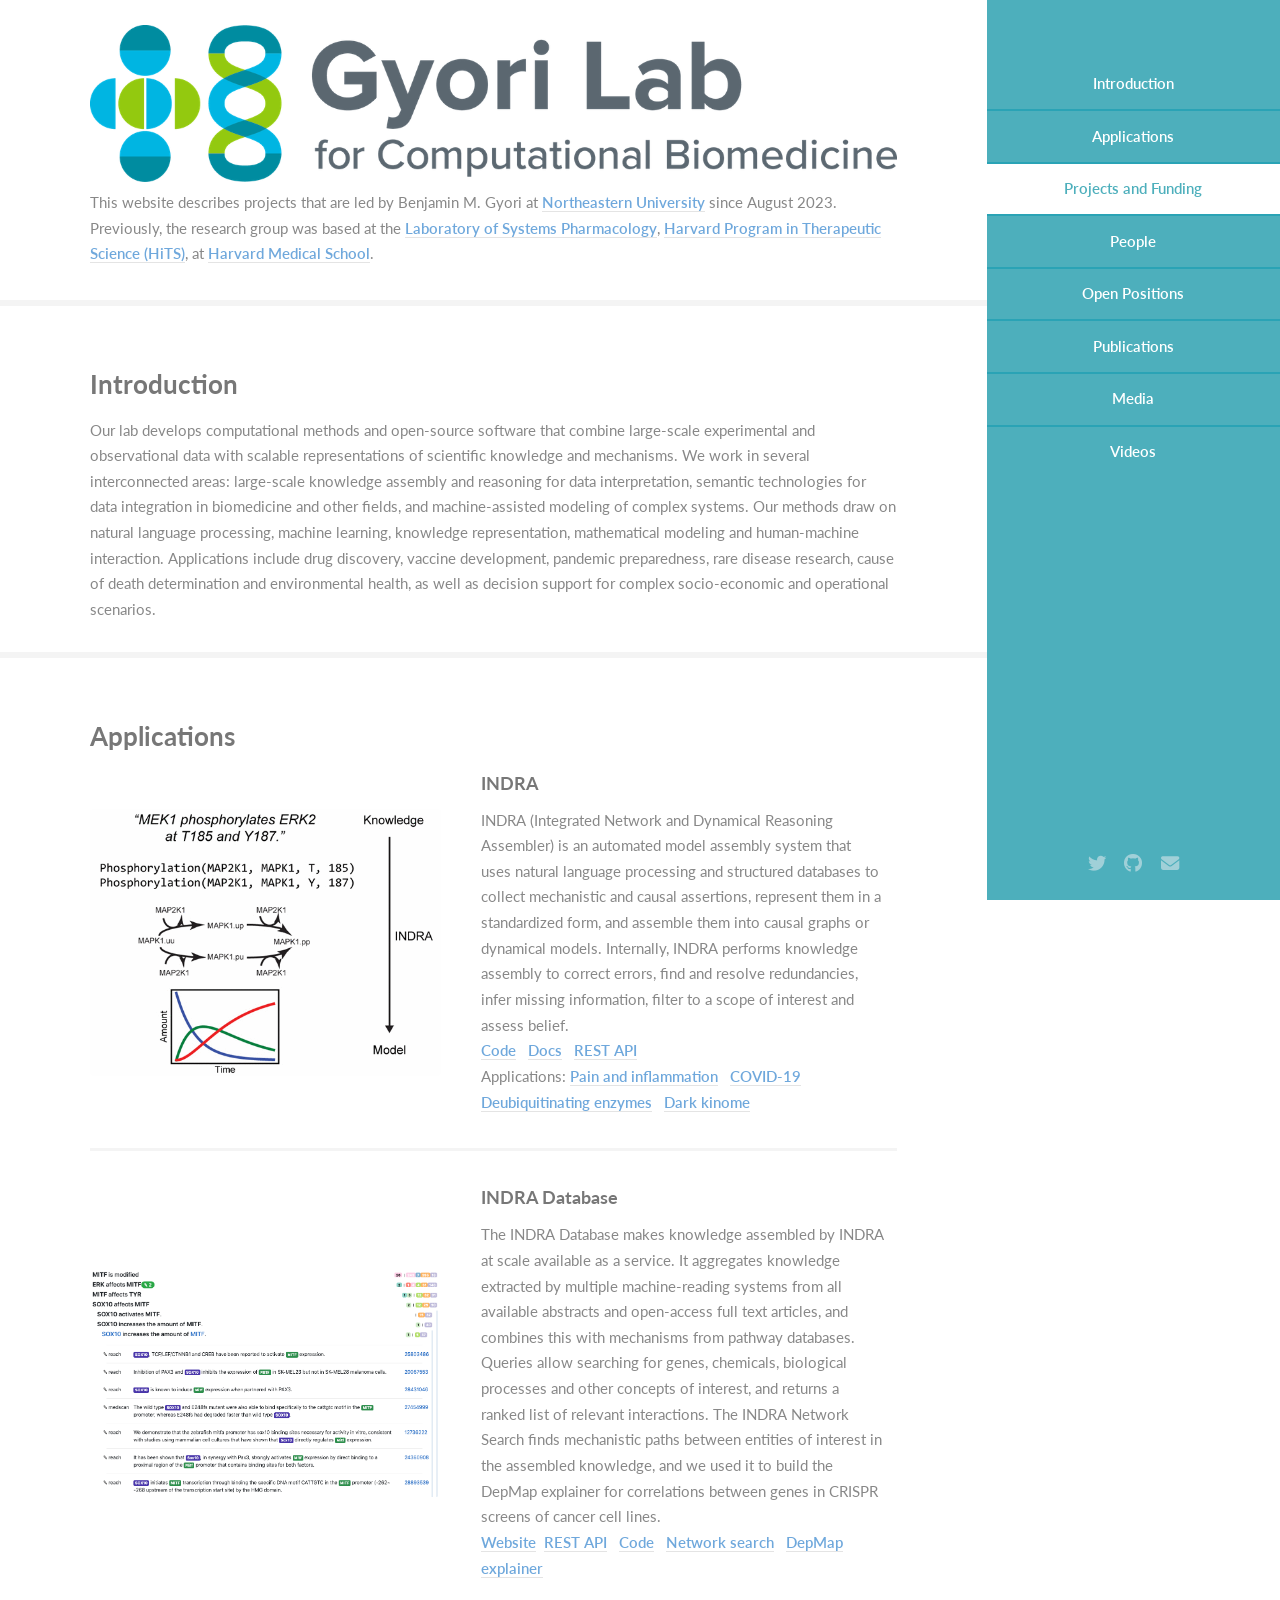
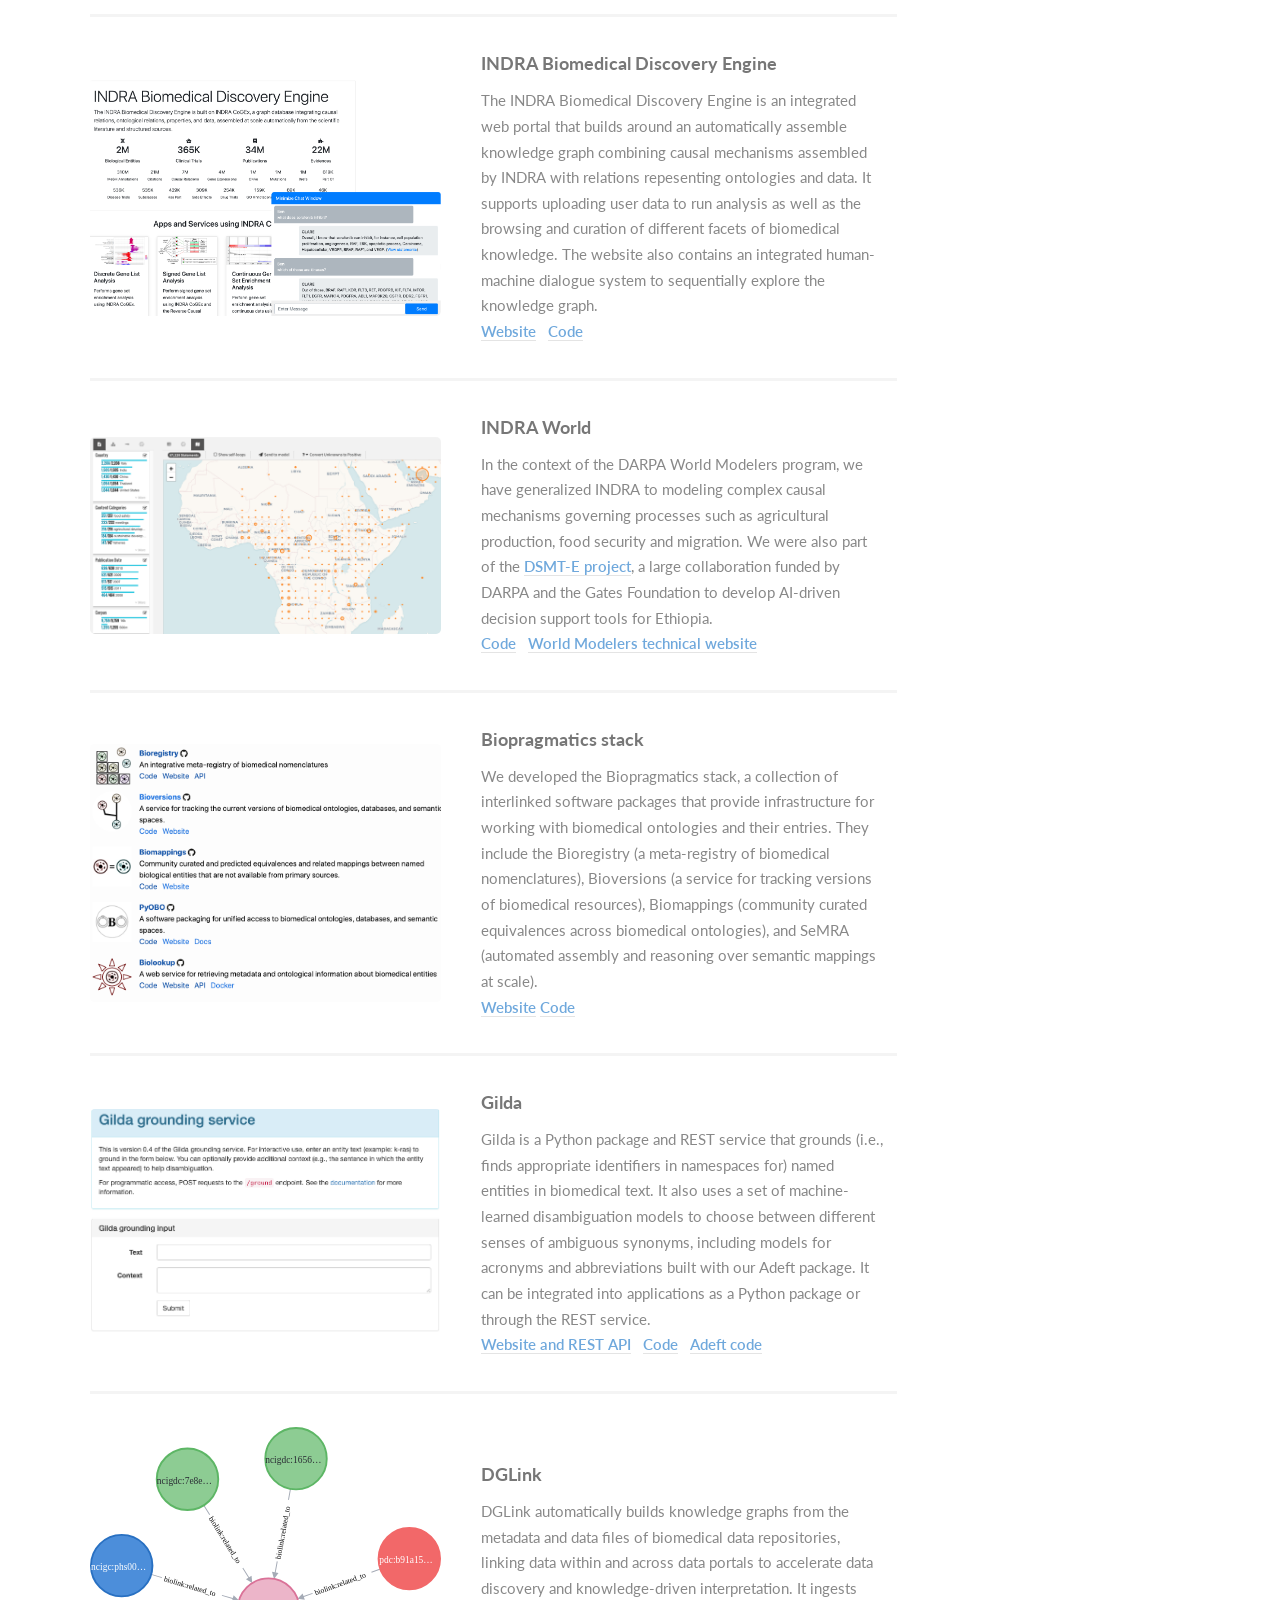
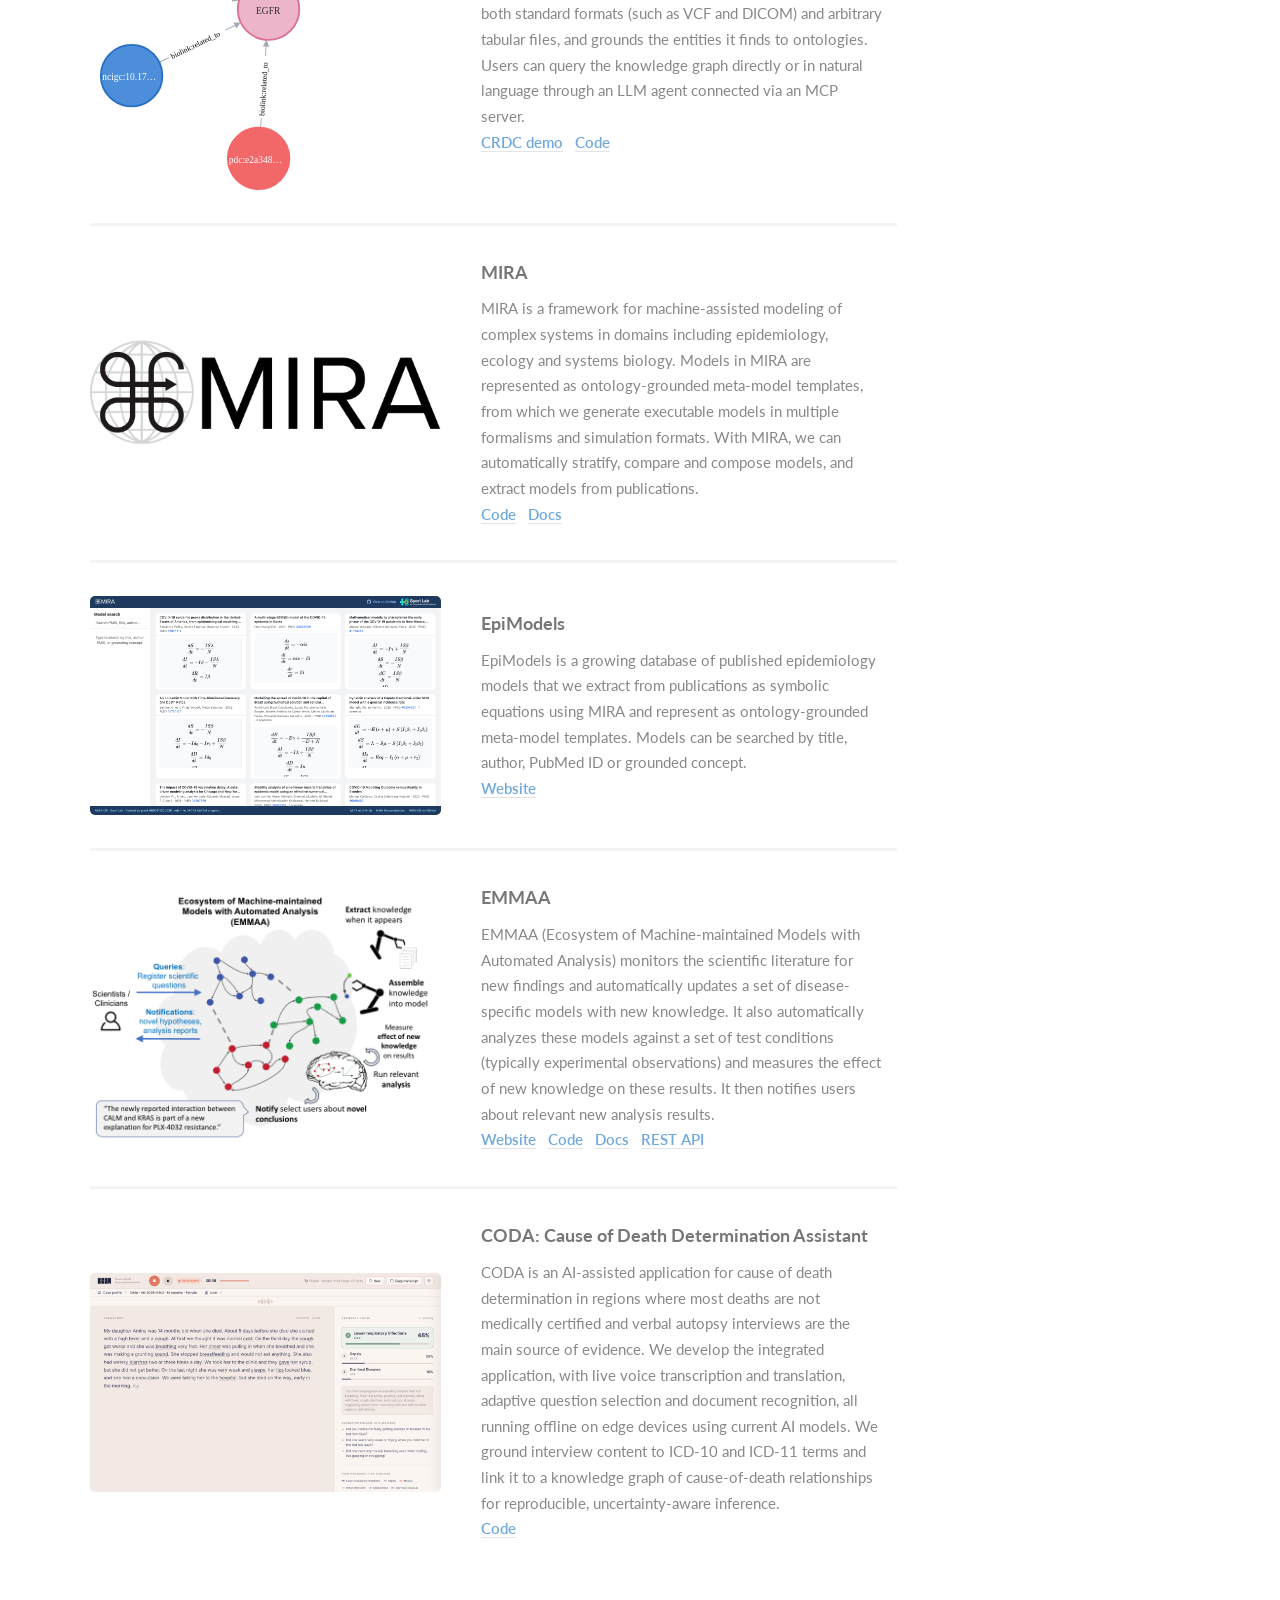
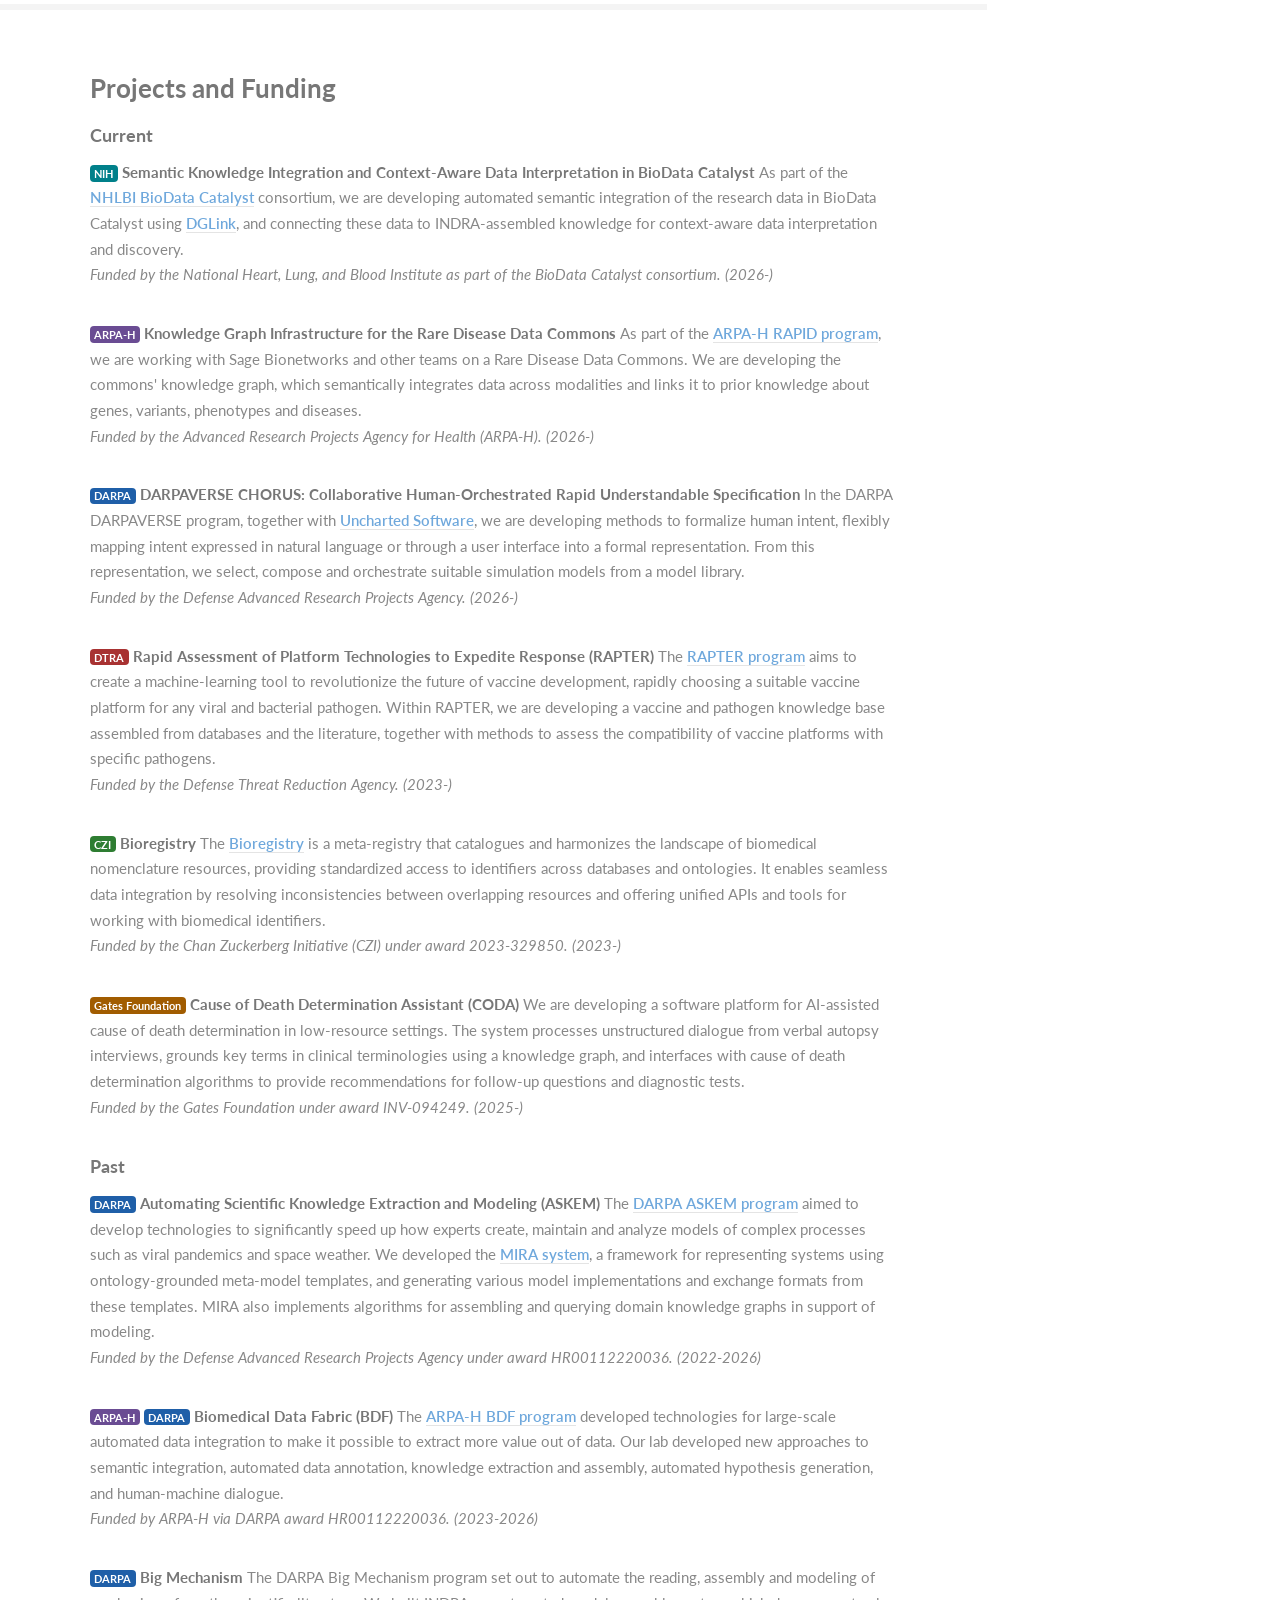
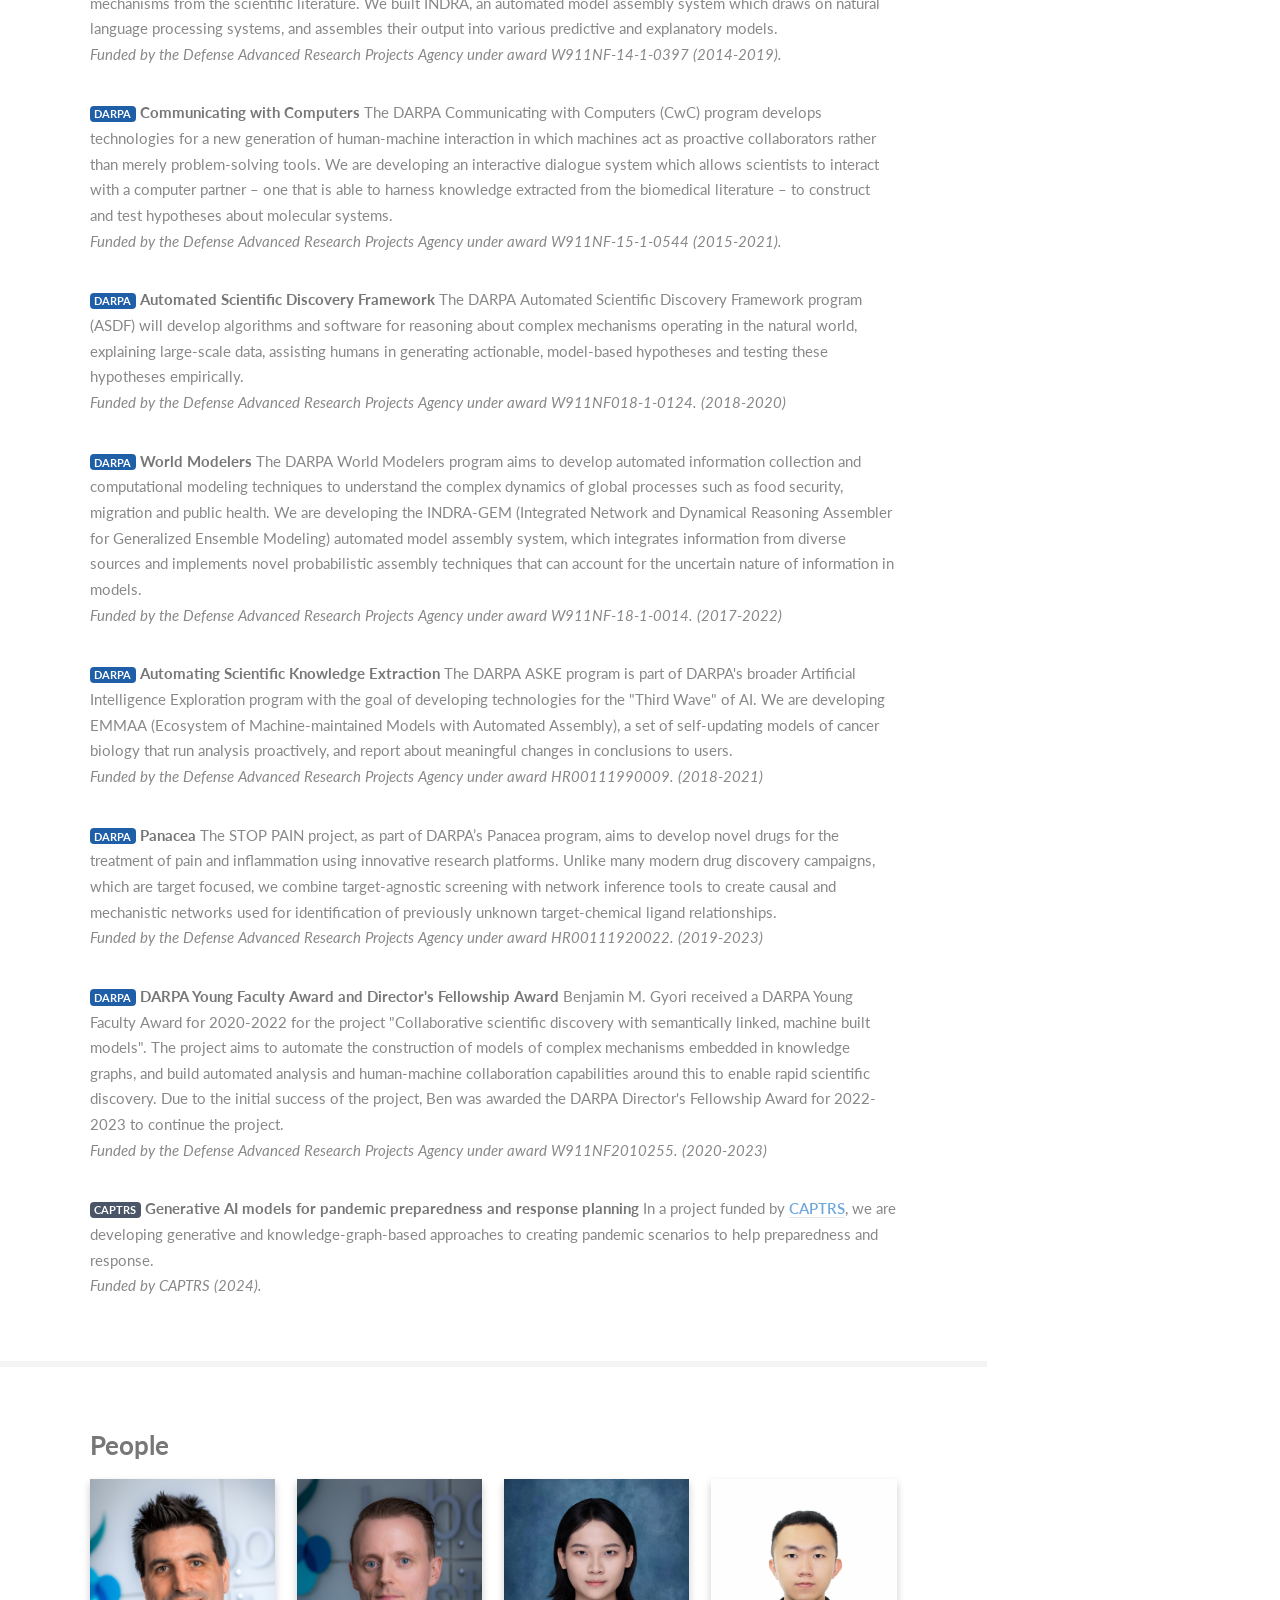
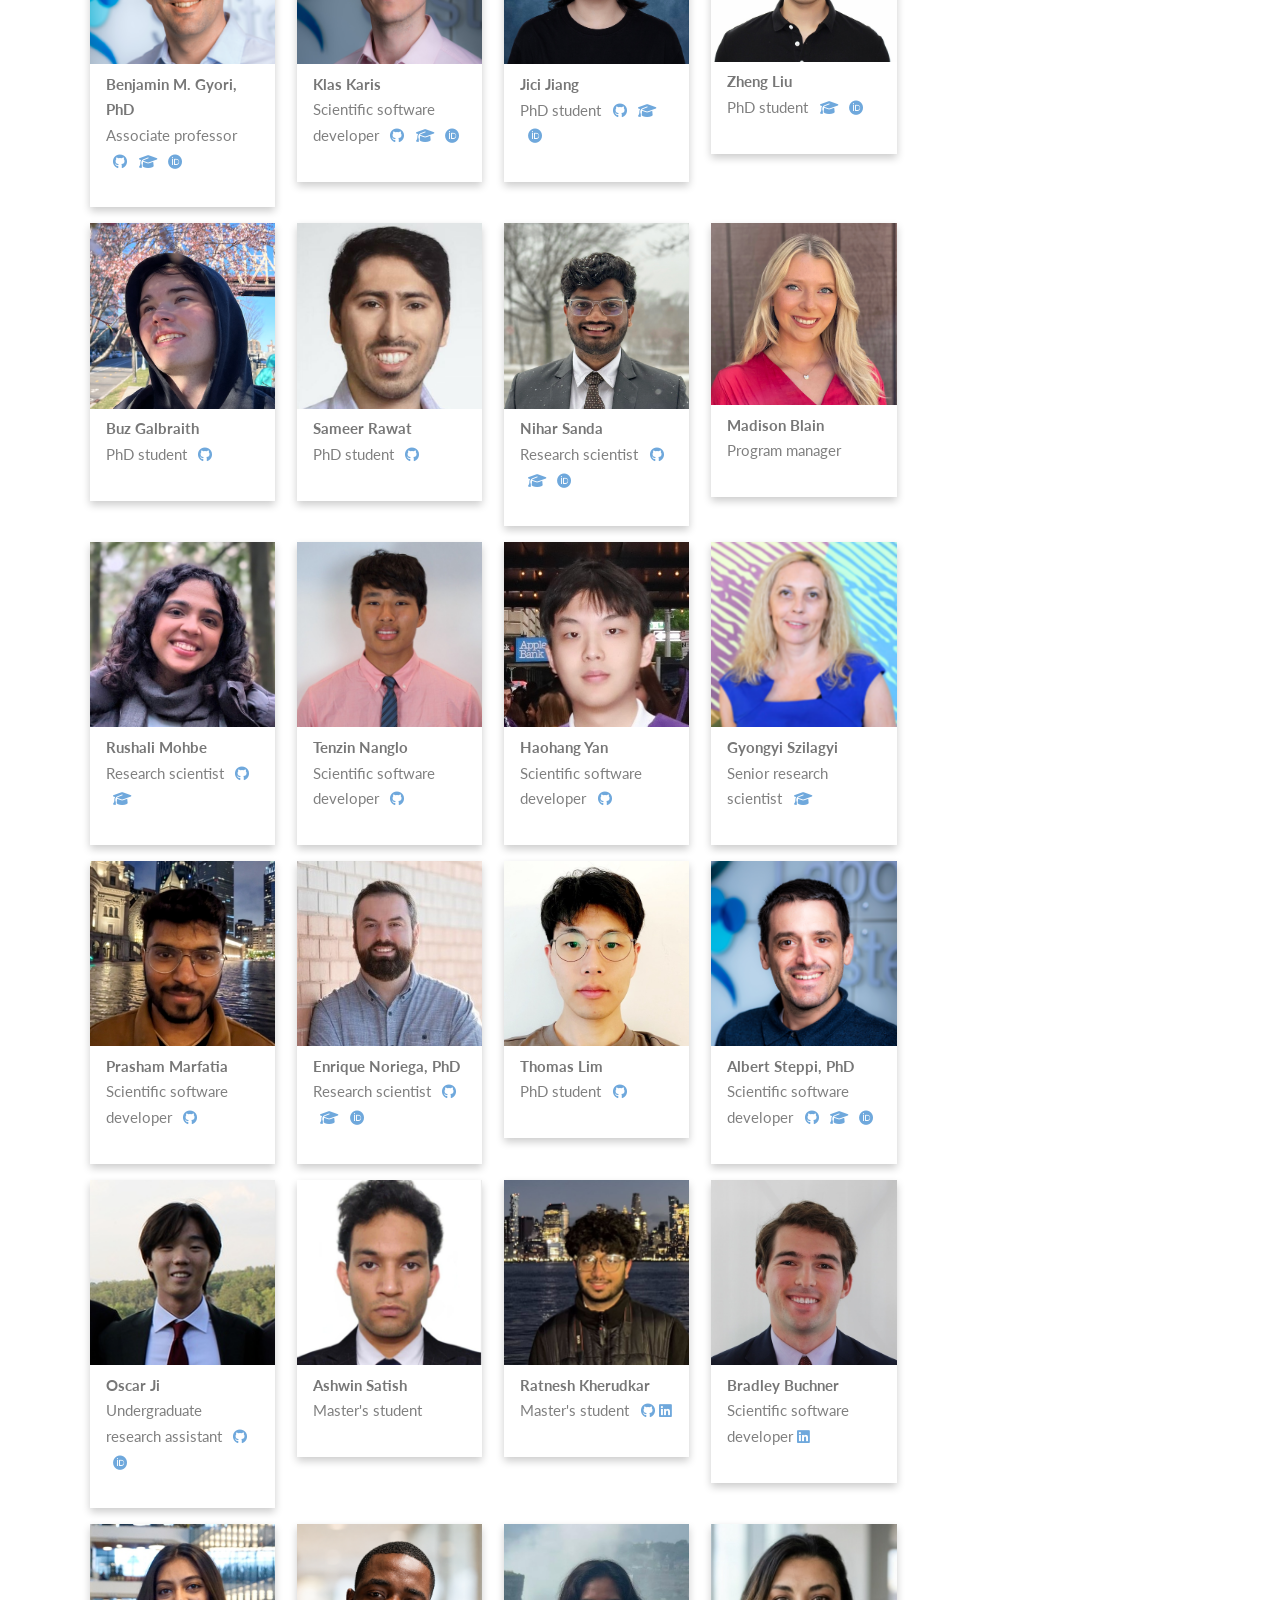
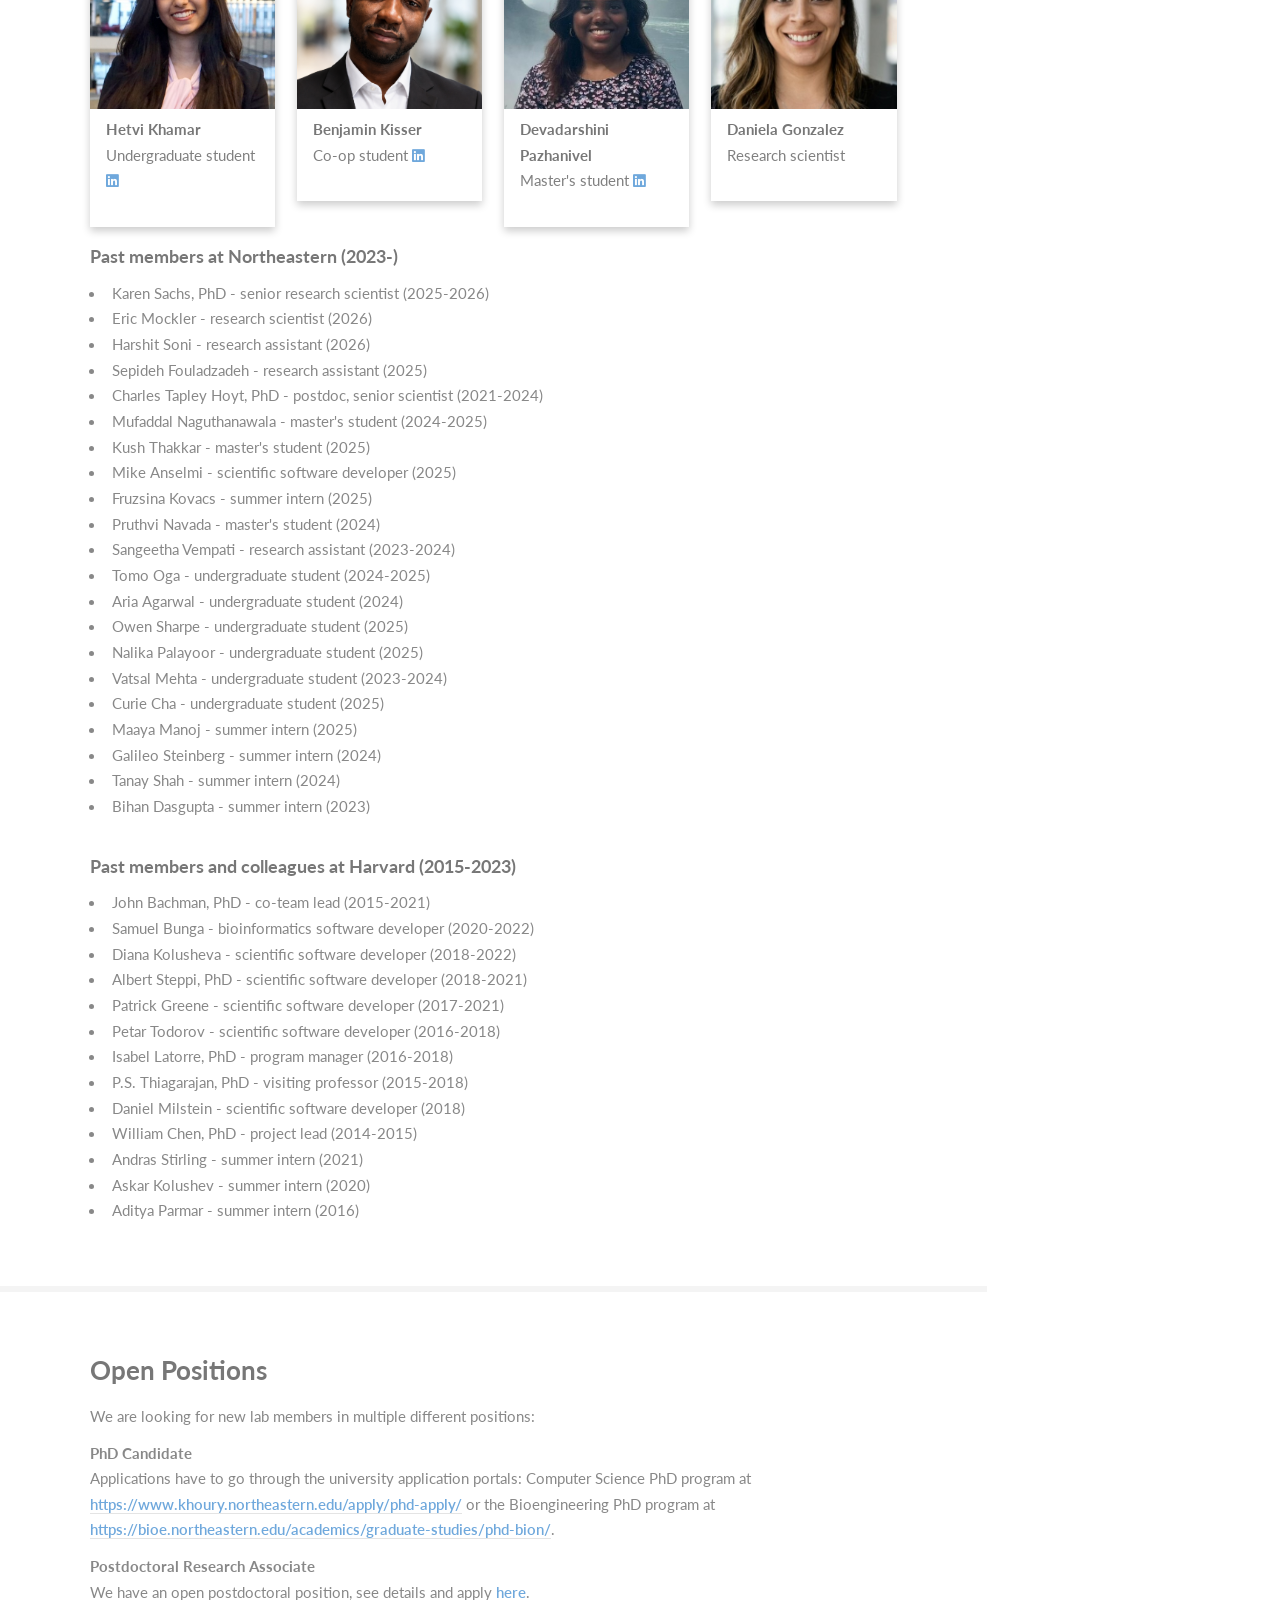
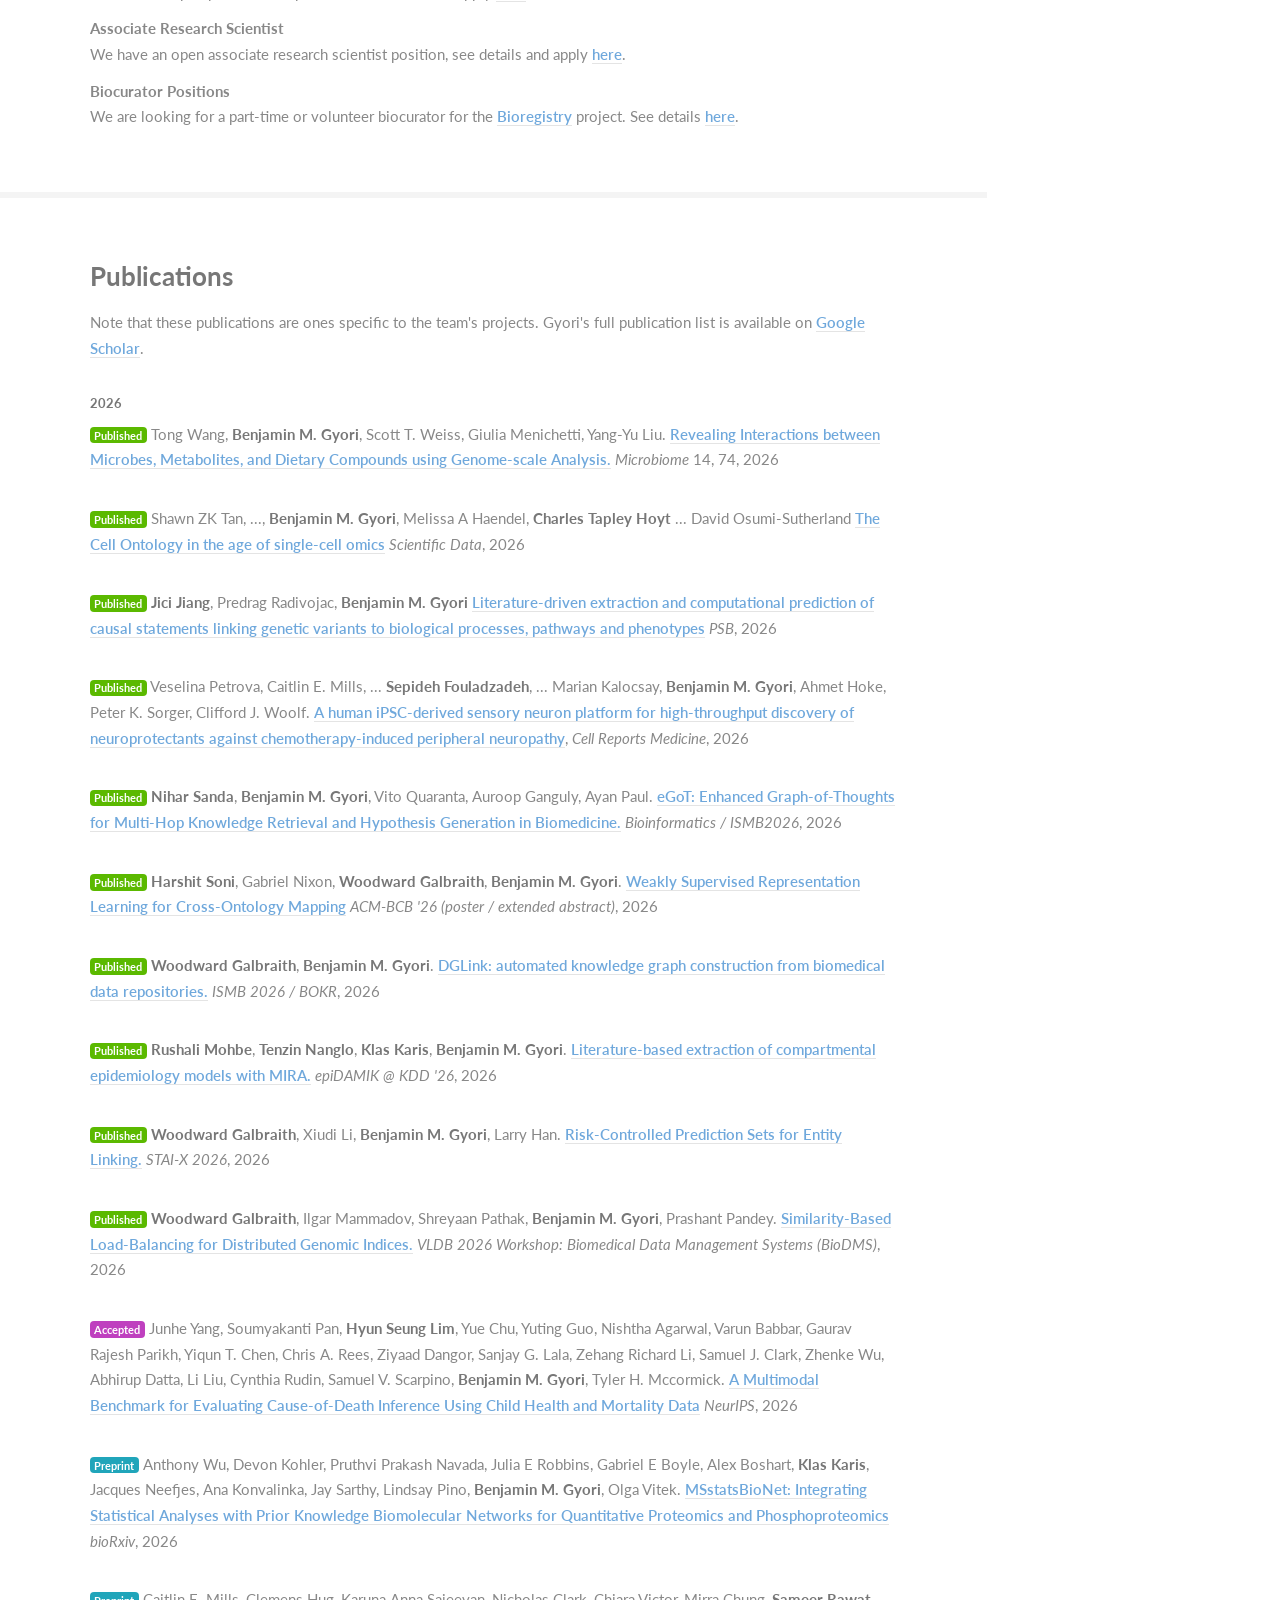
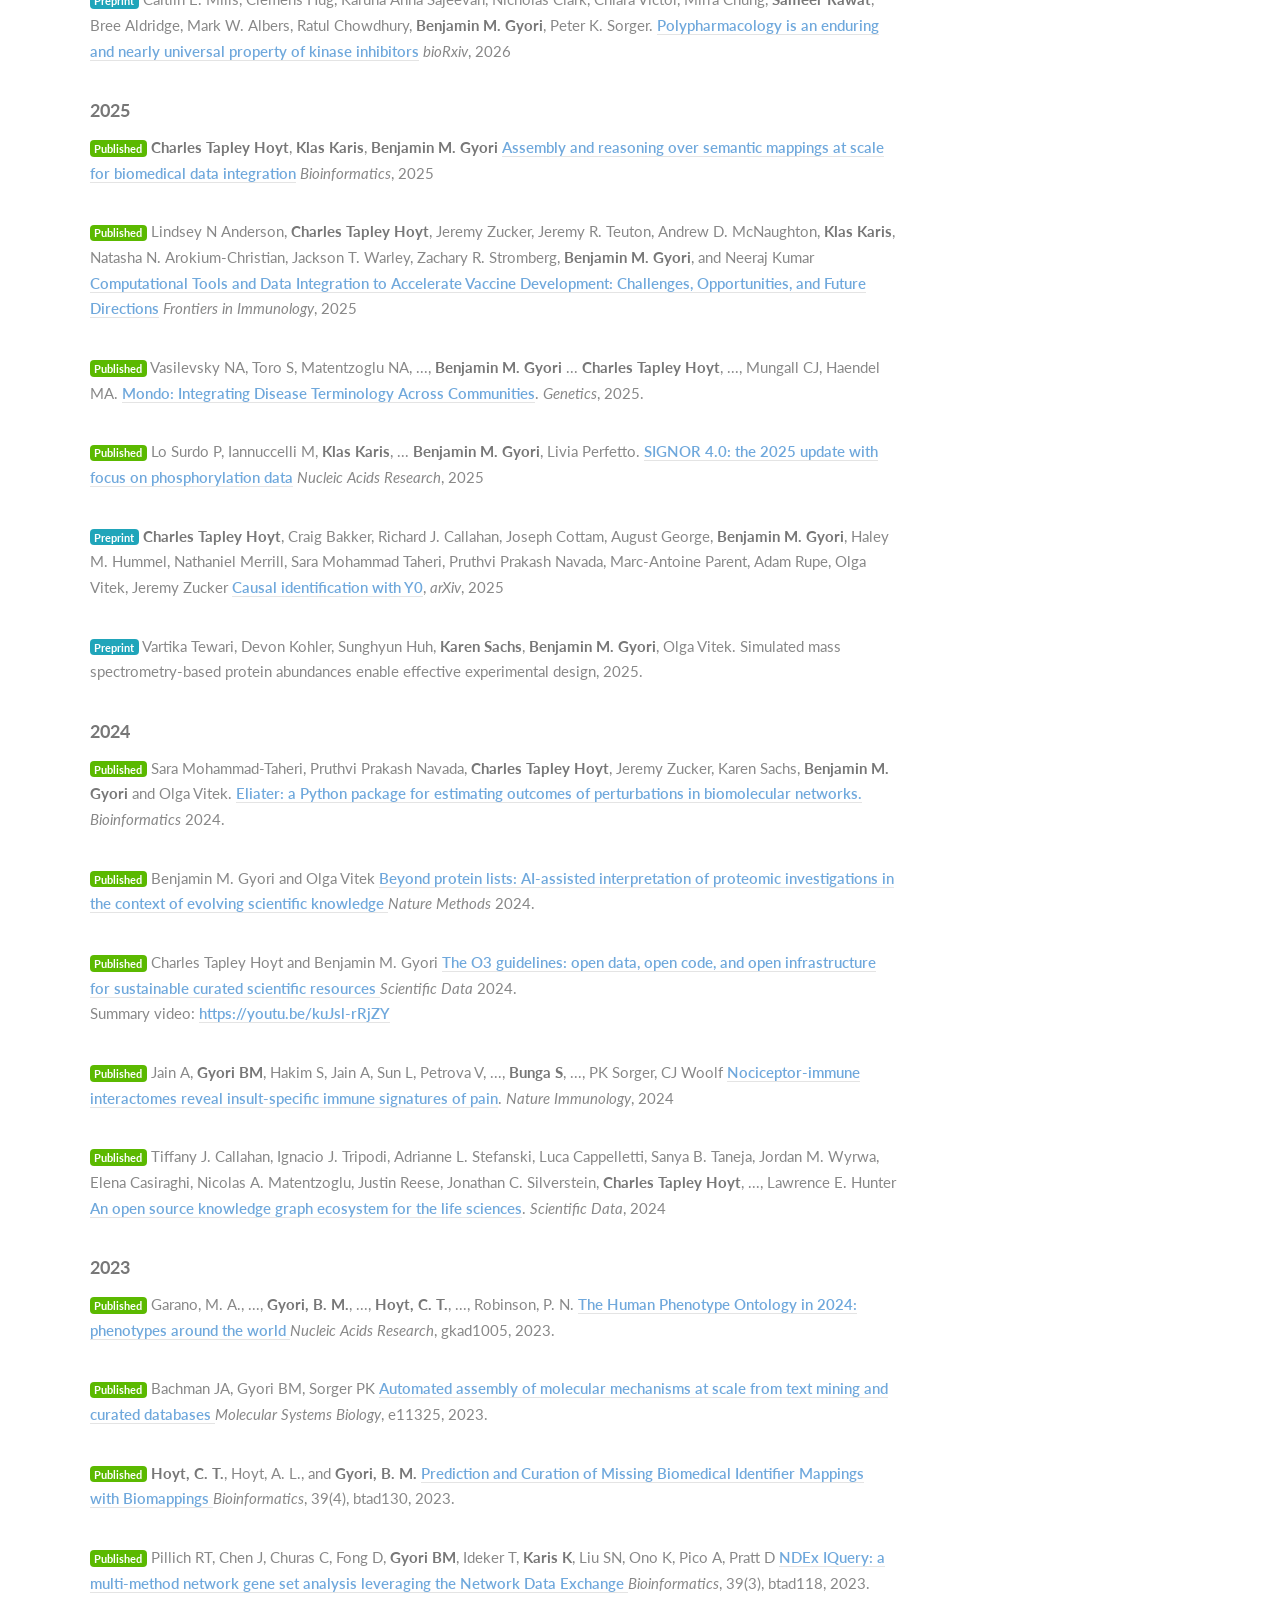
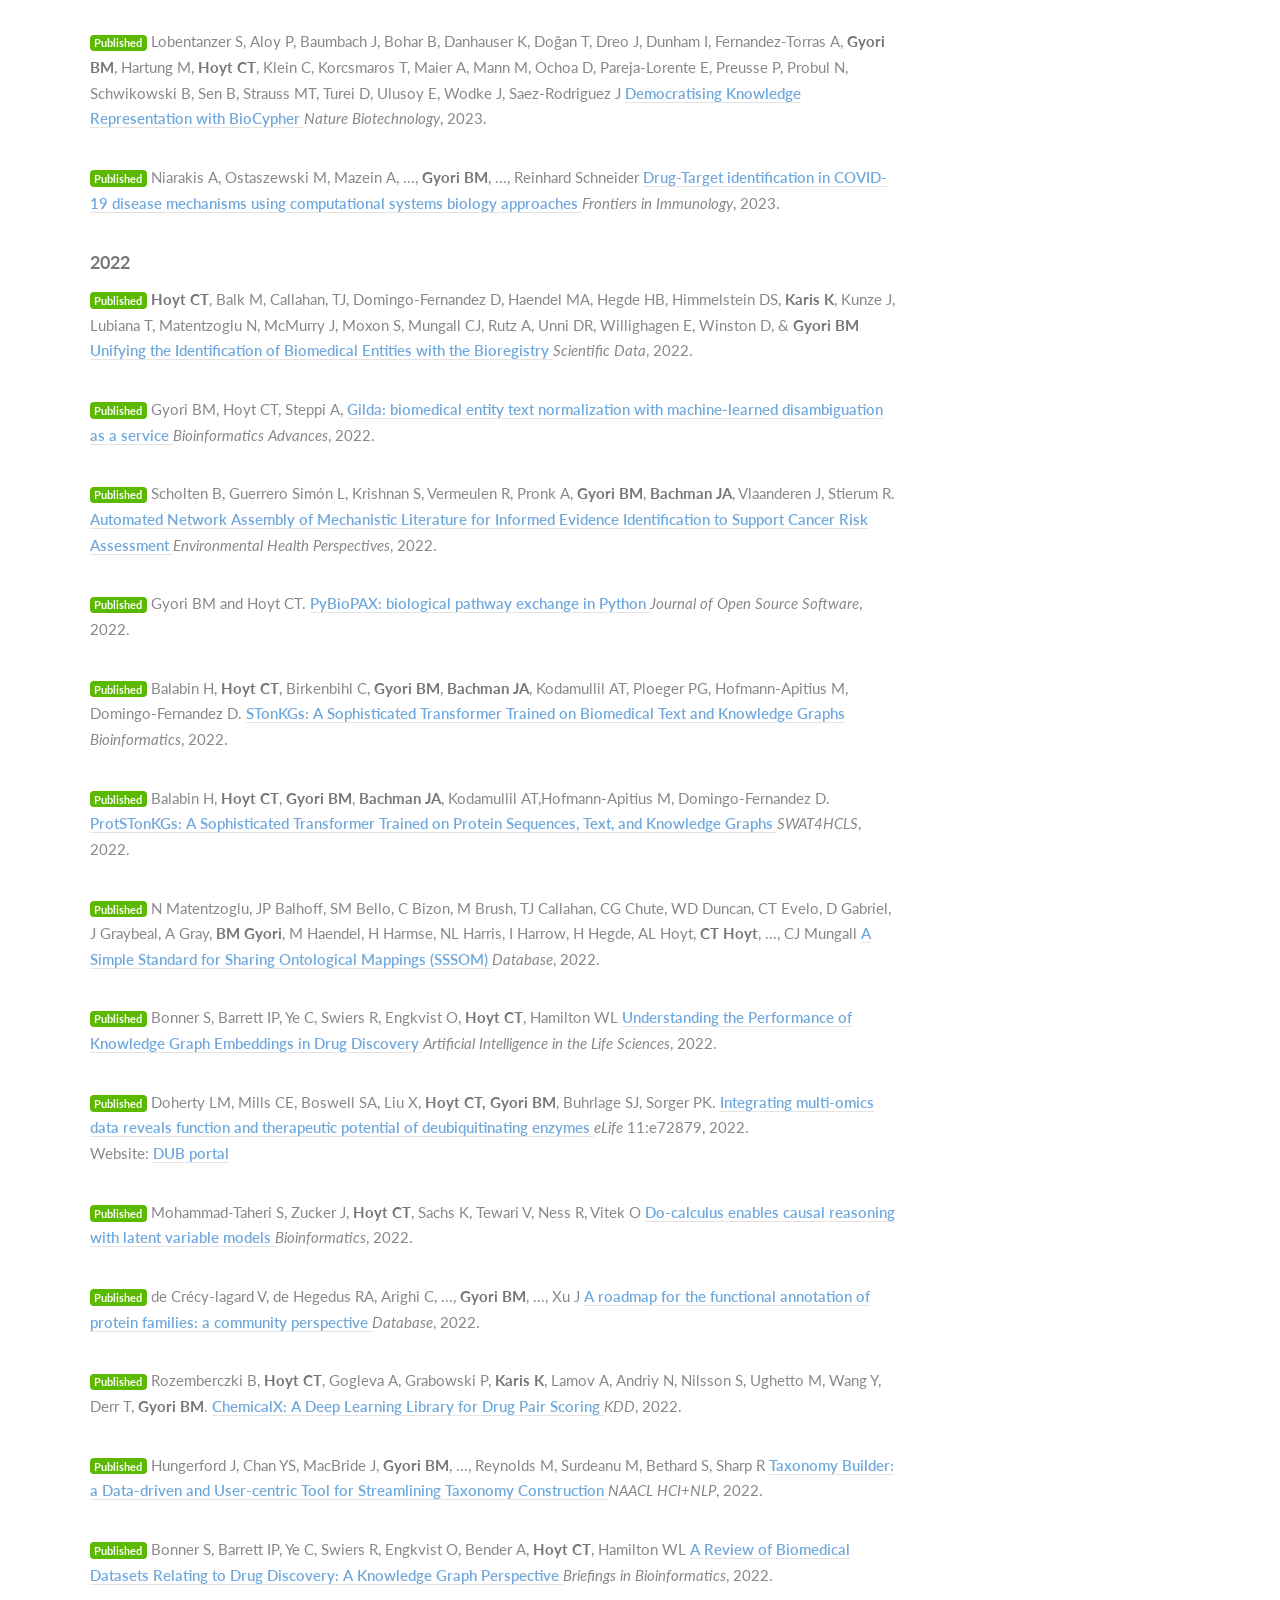
==== index.html @ 5c379561 "Link RAPTER project to LANL program page" ====
<!DOCTYPE HTML>
<!--
  Read Only by HTML5 UP
  html5up.net | @ajlkn
  Free for personal and commercial use under the CCA 3.0 license (html5up.net/license)
-->
<html lang="en">
<head>
    <title>Gyori Lab for Computational Biomedicine</title>
    <meta charset="utf-8"/>
    <meta name="viewport" content="width=device-width, initial-scale=1, user-scalable=no"/>
    <link rel="stylesheet" href="assets/css/main.css"/>
    <link rel="stylesheet" href="https://cdnjs.cloudflare.com/ajax/libs/font-awesome/6.5.1/css/all.min.css"/>
    <link rel="icon" href="images/gyorilab_logo_square.png">
    <style>
        .badge {
            display: inline-block;
            padding: .25em .4em;
            font-size: 75%;
            font-weight: 700;
            line-height: 1;
            text-align: center;
            white-space: nowrap;
            vertical-align: baseline;
            border-radius: .25rem;
            transition: color .15s ease-in-out,background-color .15s ease-in-out,border-color .15s ease-in-out,box-shadow .15s ease-in-out;
        }
        .badge-preprint {
            color: #fff;
            background-color: rgba(23, 162, 184, 0.96);
        }
        .badge-accepted {
            color: #fff;
            background-color: #BF40BF;
        }
        .badge-published {
            color: #fff;
            background-color: #5bb900;
        }
        .badge-darpa {
            color: #fff;
            background-color: #1f5fa8;
        }
        .badge-nih {
            color: #fff;
            background-color: #00808a;
        }
        .badge-arpah {
            color: #fff;
            background-color: #6a4c93;
        }
        .badge-dtra {
            color: #fff;
            background-color: #a83232;
        }
        .badge-czi {
            color: #fff;
            background-color: #2e7d32;
        }
        .badge-gates {
            color: #fff;
            background-color: #a15c00;
        }
        .badge-captrs {
            color: #fff;
            background-color: #4a5568;
        }
        dt {
            font-weight: bold;
            margin-top: 0.75em;
        }
    </style>
</head>
<body class="is-preload">

<!-- Header -->
<section id="header">
    <header>
        <!---<p>description/p> -->
    </header>
    <nav id="nav">
        <ul style="margin: 0 0 100px 0">
            <li><a href="#intro">Introduction</a></li>
            <li><a href="#apps">Applications</a></li>
            <li><a href="#projects" class="active">Projects and Funding</a></li>
            <li><a href="#team">People</a></li>
            <li><a href="#positions">Open Positions</a></li>
            <li><a href="#pubs">Publications</a></li>
            <li><a href="#media">Media</a></li>
            <li><a href="#videos">Videos</a></li>
        </ul>

    </nav>
    <footer>
        <ul class="icons">
            <li><a href="https://twitter.com/gyorilab" class="icon fab fa-twitter"><span class="label">Twitter</span></a>
            </li>
            <li><a href="https://github.com/gyorilab" class="icon fab fa-github" target="_blank"><span class="label">GitHub</span></a></li>
            <li><a href="mailto:b.gyori@northeastern.edu" class="icon fas fa-envelope"><span class="label">Email</span></a>
            </li>
        </ul>
    </footer>
</section>

<!-- Wrapper -->
<div id="wrapper">

    <!-- Main -->
    <div id="main">
        <div class="container" style="padding-top: 25px;">
            <section>
                <img src="images/gyorilab_logo.png" style="max-width:100%; height:auto;" >
                <p> This website describes projects that are led by Benjamin M. Gyori
                at <a href="https://www.northeastern.edu/">Northeastern University</a> since August 2023.

                Previously, the research group was
                    based at the
                    <a href="https://labsyspharm.org/">Laboratory of Systems Pharmacology</a>,
                    <a href="http://hits.harvard.edu/">Harvard Program in Therapeutic Science (HiTS)</a>,
                    at <a href="https://hms.harvard.edu/">Harvard Medical School</a>.
                </p>
            </section>
        </div>
        <!-- Two -->
        <section id="intro">
            <div class="container">
                <h3>Introduction</h3>
                Our lab develops computational methods and open-source software
                that combine large-scale experimental and observational data
                with scalable representations of scientific knowledge and
                mechanisms. We work in several interconnected areas: large-scale
                knowledge assembly and reasoning for data interpretation,
                semantic technologies for data integration in biomedicine and
                other fields, and machine-assisted modeling of complex systems.
                Our methods draw on natural language processing, machine
                learning, knowledge representation, mathematical modeling and
                human-machine interaction. Applications include drug discovery,
                vaccine development, pandemic preparedness, rare disease
                research, cause of death determination and environmental health,
                as well as decision support for complex socio-economic and
                operational scenarios.
            </div>
        </section>
        <section id="apps">
            <div class="container">
                <h3>Applications</h3>
                <div class="features">
                    <article>
                        <a href="https://github.com/gyorilab/indra" class="image"><img src="images/indra_pipeline.gif"
                                                                                       alt="INDRA"/></a>
                        <div class="inner">
                            <h4>INDRA</h4>
                            <p>INDRA (Integrated Network and Dynamical Reasoning Assembler) is an automated model
                                assembly system that uses natural language processing and structured databases to
                                collect mechanistic and causal assertions, represent them in a standardized form, and
                                assemble them into causal graphs or dynamical models. Internally, INDRA performs
                                knowledge assembly to correct errors, find and resolve redundancies, infer missing
                                information, filter to a scope of interest and assess belief.
                                <br/>
                                <a href="https://github.com/gyorilab/indra">Code</a>
                                &nbsp; <a href="https://indra.readthedocs.io">Docs</a> &nbsp;
                                <a href="https://api.indra.bio">REST API</a>
                                <br/>
                                Applications:
                                <a href="https://panacea.indra.bio/">Pain and inflammation</a> &nbsp;
                                <a href="https://covid19.indra.bio/">COVID-19</a> &nbsp;
                                <a href="https://labsyspharm.github.io/dubportal/">Deubiquitinating enzymes</a> &nbsp;
                                <a href="https://darkkinome.org/">Dark kinome</a></p>
                        </div>
                    </article>
                    <article>
                        <a href="https://db.indra.bio/" class="image"><img src="images/indra_db.png" alt=""/></a>
                        <div class="inner">
                            <h4>INDRA Database</h4>
                            <p>The INDRA Database makes knowledge assembled by INDRA at scale available as a service.
                                It aggregates knowledge extracted by multiple machine-reading systems from all available
                                abstracts and open-access full text articles, and combines this with mechanisms from
                                pathway databases. Queries allow searching for genes, chemicals, biological processes
                                and
                                other concepts of interest, and returns a ranked list of relevant interactions.
                                The INDRA Network Search finds mechanistic paths between entities of interest
                                in the assembled knowledge, and we used it to build the DepMap explainer for
                                correlations between genes in CRISPR screens of cancer cell lines.
                                <br/>
                                <a href="https://db.indra.bio">Website</a>&nbsp;
                                <a href="https://github.com/gyorilab/indra_db/blob/master/indra_db_service/README.md">
                                    REST API</a>
                                &nbsp;
                                <a href="https://github.com/gyorilab/indra_db">Code</a>
                                &nbsp;
                                <a href="https://network.indra.bio">Network search</a>
                                &nbsp;
                                <a href="http://depmap.indra.bio">DepMap explainer</a>
                            </p>
                        </div>
                    </article>
                    <article>
                        <a href="https://discovery.indra.bio" class="image"><img src="images/discovery.png" alt="INDRA Biomedical Discovery Engine"/></a>
                        <div class="inner">
                            <h4>INDRA Biomedical Discovery Engine</h4>
                            <p>The INDRA Biomedical Discovery Engine is an integrated web portal
                            that builds around an automatically assemble knowledge graph combining
                            causal mechanisms assembled by INDRA with relations repesenting
                            ontologies and data. It supports uploading user data to run
                            analysis as well as the browsing and curation of different
                            facets of biomedical knowledge. The website also contains
                            an integrated human-machine dialogue system to sequentially
                            explore the knowledge graph.
                                <br/>
                                <a href="https://discovery.indra.bio">Website</a> &nbsp;
                                <a href="https://github.com/gyorilab/indra_cogex">Code</a>
                        </div>
                    </article>
                    <article>
                        <a href="https://github.com/gyorilab/indra_world" class="image"><img src="images/wm_causemos.png" alt=""/></a>
                        <div class="inner">
                            <h4>INDRA World</h4>
                            <p>
                                In the context of the DARPA World Modelers program, we
                                have generalized INDRA to modeling complex causal mechanisms
                                governing processes such as agricultural production, food security and migration.
                                We were also part of the <a href="https://web.archive.org/web/20230329202650/https://www.dsmt-e.com/">DSMT-E project</a>,
                                a large collaboration funded by DARPA and the Gates Foundation to develop
                                AI-driven decision support tools for Ethiopia.
                                <br/>
                                <a href="https://github.com/gyorilab/indra_world">Code</a>
                                &nbsp;
                                <a href="https://worldmodelers.com/">World Modelers technical website</a>
                            </p>
                        </div>
                    </article>
                    <article>
                        <a href="https://biopragmatics.github.io" class="image">
                            <img src="images/biopragmatics.png" alt="Biopragmatics tools"/>
                        </a>
                        <div class="inner">
                            <h4>Biopragmatics stack</h4>
                            <p>
                                We developed the Biopragmatics stack, a collection of
                                interlinked software packages that provide
                                infrastructure for working with biomedical ontologies
                                and their entries. They include the Bioregistry (a
                                meta-registry of biomedical nomenclatures), Bioversions
                                (a service for tracking versions of biomedical
                                resources), Biomappings (community curated equivalences
                                across biomedical ontologies), and SeMRA (automated
                                assembly and reasoning over semantic mappings at scale).
                                <br/>
                                <a href="https://biopragmatics.github.io/">Website</a>
                                <a href="https://github.com/biopragmatics/">Code</a>
                            </p>
                        </div>
                    </article>
                    <article>
                        <a href="http://grounding.indra.bio" class="image"><img src="images/gilda.png" alt=""/></a>
                        <div class="inner">
                            <h4>Gilda</h4>
                            <p>
                                Gilda is a Python package and REST service that grounds (i.e., finds appropriate
                                identifiers in namespaces for) named entities in biomedical text. It also uses a set of
                                machine-learned disambiguation models
                                to choose between different senses of ambiguous synonyms, including models
                                for acronyms and abbreviations built with our Adeft package. It can be
                                integrated into applications as a Python package or through the REST service.
                                <br/>
                                <a href="http://grounding.indra.bio/">Website and REST API</a>
                                &nbsp;
                                <a href="https://github.com/gyorilab/gilda">Code</a>
                                &nbsp;
                                <a href="https://github.com/gyorilab/adeft">Adeft code</a>
                            </p>
                        </div>
                    </article>
                    <article>
                        <a href="https://dglink.indra.bio/crdc/" class="image"><img src="images/dglink.svg" alt="DGLink"/></a>
                        <div class="inner">
                            <h4>DGLink</h4>
                            <p>DGLink automatically builds knowledge graphs from the
                                metadata and data files of biomedical data repositories,
                                linking data within and across data portals to accelerate
                                data discovery and knowledge-driven interpretation. It
                                ingests both standard formats (such as VCF and DICOM) and
                                arbitrary tabular files, and grounds the entities it finds
                                to ontologies. Users can query the knowledge graph directly
                                or in natural language through an LLM agent connected via
                                an MCP server.
                                <br/>
                                <a href="https://dglink.indra.bio/crdc/">CRDC demo</a> &nbsp;
                                <a href="https://github.com/gyorilab/dglink">Code</a>
                            </p>
                        </div>
                    </article>
                    <article>
                        <a href="https://github.com/gyorilab/mira" class="image"><img src="images/mira.png"
                                                                               alt="MIRA"/></a>
                        <div class="inner">
                            <h4>MIRA</h4>
                            <p>MIRA is a framework for machine-assisted modeling of complex
                                systems in domains including epidemiology, ecology and systems
                                biology. Models in MIRA are represented as ontology-grounded
                                meta-model templates, from which we generate executable models
                                in multiple formalisms and simulation formats. With MIRA, we can
                                automatically stratify, compare and compose models, and extract
                                models from publications.
                                <br/>
                                <a href="https://github.com/gyorilab/mira">Code</a>
                                &nbsp; <a href="https://miramodel.readthedocs.io/en/latest/">Docs</a>
                            </p>
                        </div>
                    </article>
                    <article>
                        <a href="https://epimodels.io" class="image"><img src="images/epimodels.png" alt="EpiModels"/></a>
                        <div class="inner">
                            <h4>EpiModels</h4>
                            <p>EpiModels is a growing database of published epidemiology
                                models that we extract from publications as symbolic equations
                                using MIRA and represent as ontology-grounded meta-model
                                templates. Models can be searched by title, author, PubMed ID or
                                grounded concept.
                                <br/>
                                <a href="https://epimodels.io">Website</a>
                            </p>
                        </div>
                    </article>
                    <article>
                        <a href="https://emmaa.indra.bio" class="image"><img src="images/emmaa.png" alt="EMMAA"/></a>
                        <div class="inner">
                            <h4>EMMAA</h4>
                            <p>EMMAA (Ecosystem of Machine-maintained Models with Automated Analysis)
                                monitors the scientific literature for new findings and automatically
                                updates a set of disease-specific models with new knowledge.
                                It also automatically analyzes these models against a set of
                                test conditions (typically experimental observations) and measures
                                the effect of new knowledge on these results. It then notifies users
                                about relevant new analysis results.
                                <br/>
                                <a href="https://emmaa.indra.bio">Website</a> &nbsp;
                                <a href="https://github.com/gyorilab/emmaa">Code</a>
                                &nbsp; <a href="https://emmaa.readthedocs.io">Docs</a> &nbsp;
                                <a href="https://emmaa.indra.bio/doc">REST API</a>
                        </div>
                    </article>
                    <article>
                        <a href="https://github.com/codaproject/coda" class="image"><img src="images/coda.png" alt="CODA"/></a>
                        <div class="inner">
                            <h4>CODA: Cause of Death Determination Assistant</h4>
                            <p>CODA is an AI-assisted application for cause of death
                                determination in regions where most deaths are not
                                medically certified and verbal autopsy interviews are the
                                main source of evidence. We develop the integrated
                                application, with live voice transcription and translation,
                                adaptive question selection and document recognition, all
                                running offline on edge devices using current AI models.
                                We ground interview content to ICD-10 and ICD-11 terms and
                                link it to a knowledge graph of cause-of-death
                                relationships for reproducible, uncertainty-aware
                                inference.
                                <br/>
                                <a href="https://github.com/codaproject/coda">Code</a>
                            </p>
                        </div>
                    </article>
                </div>
            </div>
        </section>


        <!-- One -->
        <section id="projects">
            <!--
            <div class="image main" data-position="center">
              <img src="images/banner.jpg" alt="" />
            </div>

              <header class="major">
                <h2>INDRA labs</h2>
                 <p>abcdefg</p>
              </header>
            -->
            <div class="container">
                <h3>Projects and Funding</h3>
                <h4>Current</h4>
                <div id="bdc">
                    <p>
                        <span class="badge badge-nih">NIH</span> <strong>Semantic Knowledge Integration and Context-Aware Data Interpretation in BioData Catalyst</strong>
                        As part of the <a href="https://biodatacatalyst.nhlbi.nih.gov/" target="_blank">NHLBI BioData Catalyst</a> consortium, we are developing automated semantic integration of the research data in BioData Catalyst using <a href="https://github.com/gyorilab/dglink">DGLink</a>, and connecting these data to INDRA-assembled knowledge for context-aware data interpretation and discovery.
                        <br/>
                        <i>
                            Funded by the National Heart, Lung, and Blood Institute as part of the BioData Catalyst consortium. (2026-)
                        </i>
                    </p>
                </div>
                <div id="rapid">
                    <p>
                        <span class="badge badge-arpah">ARPA-H</span> <strong>Knowledge Graph Infrastructure for the Rare Disease Data Commons</strong>
                        As part of the <a href="https://arpa-h.gov/research-and-funding/programs/rapid" target="_blank">ARPA-H RAPID program</a>, we are working with Sage Bionetworks and other teams on a Rare Disease Data Commons. We are developing the commons' knowledge graph, which semantically integrates data across modalities and links it to prior knowledge about genes, variants, phenotypes and diseases.
                        <br/>
                        <i>
                            Funded by the Advanced Research Projects Agency for Health (ARPA-H). (2026-)
                        </i>
                    </p>
                </div>
                <div id="darpaverse">
                    <p>
                        <span class="badge badge-darpa">DARPA</span> <strong>DARPAVERSE CHORUS: Collaborative Human-Orchestrated Rapid Understandable Specification</strong>
                        In the DARPA DARPAVERSE program, together with <a href="https://uncharted.software/" target="_blank">Uncharted Software</a>, we are developing methods to formalize human intent, flexibly mapping intent expressed in natural language or through a user interface into a formal representation. From this representation, we select, compose and orchestrate suitable simulation models from a model library.
                        <br/>
                        <i>
                            Funded by the Defense Advanced Research Projects Agency. (2026-)
                        </i>
                    </p>
                </div>
                <div id="rapter">
                    <p>
                        <span class="badge badge-dtra">DTRA</span> <strong>Rapid Assessment of Platform Technologies to Expedite Response (RAPTER)</strong>
                        The <a href="https://rapter.lanl.gov" target="_blank">RAPTER program</a>
                        aims to create a machine-learning tool to revolutionize the future of vaccine development, rapidly choosing a suitable vaccine platform for any viral and bacterial pathogen. Within RAPTER, we are developing a vaccine and pathogen knowledge base assembled from databases and the literature, together with methods to assess the compatibility of vaccine platforms with specific pathogens.
                        <br/>
                        <i>
                            Funded by the Defense Threat Reduction Agency. (2023-)
                        </i>
                    </p>
                </div>
                <div id="czi-bioregistry">
                    <p>
                        <span class="badge badge-czi">CZI</span> <strong>Bioregistry</strong>
                        The <a href="https://bioregistry.io/">Bioregistry</a> is a meta-registry that catalogues and harmonizes the landscape of biomedical nomenclature resources, providing standardized access to identifiers across databases and ontologies. It enables seamless data integration by resolving inconsistencies between overlapping resources and offering unified APIs and tools for working with biomedical identifiers.
                        <br/>
                        <i>
                            Funded by the Chan Zuckerberg Initiative (CZI) under award 2023-329850.
                            (2023-)
                        </i>
                    </p>
                </div>
                <div id="coda">
                    <p>
                        <span class="badge badge-gates">Gates Foundation</span> <strong>Cause of Death Determination Assistant (CODA)</strong>
                        We are developing a software platform for AI-assisted cause of death determination in low-resource settings. The system processes unstructured dialogue from verbal autopsy interviews, grounds key terms in clinical terminologies using a knowledge graph, and interfaces with cause of death determination algorithms to provide recommendations for follow-up questions and diagnostic tests.
                        <br/>
                        <i>
                            Funded by the Gates Foundation under award INV-094249. (2025-)
                        </i>
                    </p>
                </div>
                <h4>Past</h4>
                <div id="askem">
                    <p>
                        <span class="badge badge-darpa">DARPA</span> <strong>Automating Scientific Knowledge Extraction and Modeling (ASKEM)</strong>
                        The <a href="https://www.darpa.mil/news-events/2021-12-06" target="_blank">DARPA ASKEM program</a> aimed to develop technologies to significantly speed up how experts create, maintain and analyze models
                        of complex processes such as viral pandemics and space weather. We developed the <a href="https://github.com/gyorilab/mira">MIRA system</a>,
                        a framework for representing systems using ontology-grounded meta-model templates,
                        and generating various model implementations and exchange formats from these templates.
                        MIRA also implements algorithms for assembling and querying domain knowledge graphs in support of modeling.
                        <br/>
                        <i>
                            Funded by the Defense Advanced Research Projects Agency
                            under award HR00112220036. (2022-2026)
                        </i>
                    </p>
                </div>
                <div id="bdf">
                    <p>
                        <span class="badge badge-arpah">ARPA-H</span> <span class="badge badge-darpa">DARPA</span> <strong>Biomedical Data Fabric (BDF)</strong>
                        The <a href="https://arpa-h.gov/research-and-funding/programs/arpa-h-bdf-toolbox" target="_blank">ARPA-H BDF program</a> developed technologies for large-scale automated data integration to make it possible to extract more value out of data. Our lab developed new approaches to semantic integration, automated data annotation, knowledge extraction and assembly, automated hypothesis generation, and human-machine dialogue.
                        <br/>
                        <i>
                            Funded by ARPA-H via DARPA award HR00112220036. (2023-2026)
                        </i>
                    </p>
                </div>
                <div id="big-mechanism">
                    <p><span class="badge badge-darpa">DARPA</span> <strong>Big Mechanism</strong> The DARPA Big Mechanism
                        program set out to automate the reading, assembly and
                        modeling of mechanisms from the scientific literature. We
                        built INDRA, an automated model assembly system which draws
                        on natural language processing systems, and assembles their
                        output into various predictive and explanatory models.
                        <br/>
                        <i>Funded by the Defense Advanced Research Projects Agency
                            under award W911NF-14-1-0397 (2014-2019).</i>
                    </p>
                </div>

                <div id="cwc">
                    <p><span class="badge badge-darpa">DARPA</span> <strong>Communicating with Computers</strong> The DARPA
                        Communicating with Computers (CwC) program develops
                        technologies for a new generation of human-machine
                        interaction in which machines act as proactive collaborators
                        rather than merely problem-solving tools. We are developing an
                        interactive dialogue system which allows scientists to
                        interact with a computer partner – one that is able to harness
                        knowledge extracted from the biomedical literature – to
                        construct and test hypotheses about molecular systems.
                        <br/>
                        <i>Funded by the Defense Advanced Research Projects Agency
                            under award W911NF-15-1-0544 (2015-2021).</i>
                    </p>
                </div>

                <div id="asdf">
                    <p><span class="badge badge-darpa">DARPA</span> <strong>Automated Scientific Discovery Framework</strong>
                        The DARPA Automated Scientific Discovery Framework program
                        (ASDF) will develop algorithms and software for reasoning
                        about complex mechanisms operating in the natural world,
                        explaining large-scale data, assisting humans in generating
                        actionable, model-based hypotheses and testing these hypotheses
                        empirically.
                        <br/>
                        <i>Funded by the Defense Advanced Research Projects Agency
                            under award W911NF018-1-0124. (2018-2020)</i>
                    </p>
                </div>

                <div id="world-modelers">
                    <p><span class="badge badge-darpa">DARPA</span> <strong>World Modelers</strong> The DARPA World Modelers
                        program aims to develop automated information collection and
                        computational modeling techniques to understand the complex
                        dynamics of global processes such as food security, migration
                        and public health. We are developing the INDRA-GEM
                        (Integrated Network and Dynamical Reasoning Assembler for
                        Generalized Ensemble Modeling) automated model assembly
                        system, which integrates information from diverse sources and
                        implements novel probabilistic assembly techniques that can
                        account for the uncertain nature of information in models.
                        <br/>
                        <i>Funded by the Defense Advanced Research Projects Agency
                            under award W911NF-18-1-0014. (2017-2022)</i>
                    </p>
                </div>

                <div id="aske">
                    <p><span class="badge badge-darpa">DARPA</span> <strong>Automating Scientific Knowledge Extraction</strong>
                        The DARPA ASKE program is part of DARPA's broader Artificial
                        Intelligence Exploration program with the goal of developing
                        technologies for the "Third Wave" of AI. We are developing
                        EMMAA (Ecosystem of Machine-maintained Models with Automated
                        Assembly), a set of self-updating models of cancer biology
                        that run analysis proactively, and report about meaningful
                        changes in conclusions to users. <br/>
                        <i>Funded by the Defense Advanced Research Projects Agency
                            under award HR00111990009. (2018-2021)</i>
                    </p>
                </div>

                <div id="panacea">
                    <p><span class="badge badge-darpa">DARPA</span> <strong>Panacea</strong>
                        The STOP PAIN project, as part of DARPA’s Panacea program,
                        aims to develop novel drugs for the treatment of pain and
                        inflammation using innovative research platforms. Unlike many
                        modern drug discovery campaigns, which are target focused, we
                        combine target-agnostic screening with network inference
                        tools to create causal and mechanistic networks used for
                        identification of previously unknown target-chemical ligand
                        relationships.<br/>
                        <i>Funded by the Defense Advanced Research Projects Agency
                            under award HR00111920022. (2019-2023)</i>
                    </p>
                </div>

                <div id="yfa">
                    <p><span class="badge badge-darpa">DARPA</span> <strong>DARPA Young Faculty Award and Director's Fellowship Award</strong>
                        Benjamin M. Gyori received a DARPA Young Faculty Award
                        for 2020-2022 for the project "Collaborative scientific
                        discovery with semantically linked, machine built models".
                        The project aims to automate the construction of
                        models of complex mechanisms embedded in knowledge graphs,
                        and build automated analysis and human-machine collaboration capabilities around
                        this to enable rapid scientific discovery.
			Due to the initial success of the project, Ben was awarded
			the DARPA Director's Fellowship Award for 2022-2023 to continue
			the project.
                        <br/>
                        <i>Funded by the Defense Advanced Research Projects Agency
                            under award W911NF2010255. (2020-2023)</i>
                    </p>
                </div>

                <div id="captrs">
                    <p>
                        <span class="badge badge-captrs">CAPTRS</span> <strong>Generative AI models for pandemic preparedness and response planning</strong>
                        In a project funded by <a href="https://captrs.org/" target="_blank">CAPTRS</a>, we are developing generative and knowledge-graph-based approaches to creating pandemic scenarios to help preparedness and response.
                        <br/>
                        <i>
                            Funded by CAPTRS (2024).
                        </i>
                    </p>
                </div>
            </div>
        </section>

        <section id="team">
            <div class="container">
                <h3>People</h3>

                <div class="row">
                    <div class="column">
                        <div class="card">
                            <img src="images/gyori.png" alt="Benjamin Gyori" style="width:100%">
                            <div class="containerx">
                                <strong>Benjamin M. Gyori, PhD</strong>
                                <p class="title">Associate professor <a href="https://github.com/bgyori" class="icon fab fa-github" target="_blank"><span class="label">GitHub</span></a> <a href="https://scholar.google.com/citations?hl=en&user=kH9LOHMAAAAJ" class="icon fas fa-graduation-cap" target="_blank"><span class="label">Google Scholar</span></a> <a href="https://orcid.org/0000-0001-9439-5346" class="icon fab fa-orcid" target="_blank"><span class="label">ORCID</span></a></p>
                            </div>
                        </div>
                    </div>
                    <div class="column">
                        <div class="card">
                            <img src="images/karis.jpg" alt="Klas Karis" style="width:100%">
                            <div class="containerx">
                                <strong>Klas Karis</strong>
                                <p class="title">Scientific software developer <a href="https://github.com/kkaris" class="icon fab fa-github" target="_blank"><span class="label">GitHub</span></a> <a href="https://scholar.google.com/citations?user=efYmsxoAAAAJ&hl=en&oi=ao" class="icon fas fa-graduation-cap" target="_blank"><span class="label">Google Scholar</span></a> <a href="https://orcid.org/0000-0003-1699-7776" class="icon fab fa-orcid" target="_blank"><span class="label">ORCID</span></a></p>
                            </div>
                        </div>
                    </div>
                    <div class="column">
                        <div class="card">
                            <img src="images/jici.jpeg" alt="Jici Jiang" style="width:100%">
                            <div class="containerx">
                                <strong>Jici Jiang</strong>
                                <p class="title">PhD student <a href="https://github.com/JICIJIANG" class="icon fab fa-github" target="_blank"><span class="label">GitHub</span></a> <a href="https://scholar.google.com/citations?user=qQtdwggAAAAJ&hl=en" class="icon fas fa-graduation-cap" target="_blank"><span class="label">Google Scholar</span></a> <a href="https://orcid.org/0000-0003-2239-5261" class="icon fab fa-orcid" target="_blank"><span class="label">ORCID</span></a></p>
                            </div>
                        </div>
                    </div>
                    <div class="column">
                        <div class="card">
                            <img src="images/zheng.jpg" alt="Zheng Liu" style="width:100%">
                            <div class="containerx">
                                <strong>Zheng Liu</strong>
                                <p class="title">PhD student <a href="https://scholar.google.com/citations?hl=en&user=oFT1Q-4AAAAJ" class="icon fas fa-graduation-cap" target="_blank"><span class="label">Google Scholar</span></a> <a href="https://orcid.org/0000-0003-4658-7962" class="icon fab fa-orcid" target="_blank"><span class="label">ORCID</span></a></p>
                            </div>
                        </div>
                    </div>
                </div>
                <div class="row">
                    <div class="column">
                        <div class="card">
                            <img src="images/buz.png" alt="Buz Galbraith" style="width:100%">
                            <div class="containerx">
                                <strong>Buz Galbraith</strong>
                                <p class="title">PhD student <a href="https://github.com/buzgalbraith" class="icon fab fa-github" target="_blank"><span class="label">GitHub</span></a></p>
                            </div>
                        </div>
                    </div>
                    <div class="column">
                        <div class="card">
                            <img src="images/rawat.jpg" alt="Sameer Rawat" style="width:100%">
                            <div class="containerx">
                                <strong>Sameer Rawat</strong>
                                <p class="title">PhD student <a href="https://github.com/ssrawat-ml-chem-bio" class="icon fab fa-github" target="_blank"><span class="label">GitHub</span></a></p>
                            </div>
                        </div>
                    </div>
                    <div class="column">
                        <div class="card">
                            <img src="images/nihar.png" alt="Nihar Sanda" style="width:100%">
                            <div class="containerx">
                                <strong>Nihar Sanda</strong>
                                <p class="title">Research scientist <a href="https://github.com/koolgax99" class="icon fab fa-github" target="_blank"><span class="label">GitHub</span></a> <a href="https://scholar.google.com/citations?hl=en&user=uIVqSKsAAAAJ" class="icon fas fa-graduation-cap" target="_blank"><span class="label">Google Scholar</span></a> <a href="https://orcid.org/0000-0001-5303-6400" class="icon fab fa-orcid" target="_blank"><span class="label">ORCID</span></a></p>
                            </div>
                        </div>
                    </div>
                    <div class="column">
                        <div class="card">
                            <img src="images/madison.png" alt="Madison Blain" style="width:100%">
                            <div class="containerx">
                                <strong>Madison Blain</strong>
                                <p class="title">Program manager</p>
                            </div>
                        </div>
                    </div>
                </div>
                <div class="row">
                    <div class="column">
                        <div class="card">
                            <img src="images/rushali.jpeg" alt="Rushali Mohbe" style="width:100%">
                            <div class="containerx">
                                <strong>Rushali Mohbe</strong>
                                <p class="title">Research scientist <a href="https://github.com/rush17m" class="icon fab fa-github" target="_blank"><span class="label">GitHub</span></a> <a href="https://scholar.google.com/citations?hl=en&user=Cfci5C0AAAAJ" class="icon fas fa-graduation-cap" target="_blank"><span class="label">Google Scholar</span></a></p>
                            </div>
                        </div>
                    </div>
                    <div class="column">
                        <div class="card">
                            <img src="images/nanglo.jpg" alt="Tenzin Nanglo" style="width:100%">
                            <div class="containerx">
                                <strong>Tenzin Nanglo</strong>
                                <p class="title">Scientific software developer <a href="https://github.com/nanglo123" class="icon fab fa-github" target="_blank"><span class="label">GitHub</span></a></p>
                            </div>
                        </div>
                    </div>
                    <div class="column">
                        <div class="card">
                            <img src="images/yan.png" alt="Haohang Yan" style="width:100%">
                            <div class="containerx">
                                <strong>Haohang Yan</strong>
                                <p class="title">Scientific software developer <a href="https://github.com/haohangyan" class="icon fab fa-github" target="_blank"><span class="label">GitHub</span></a></p>
                            </div>
                        </div>
                    </div>
                    <div class="column">
                        <div class="card">
                            <img src="images/gyongyi.png" alt="Gyongyi Szilagyi" style="width:100%">
                            <div class="containerx">
                                <strong>Gyongyi Szilagyi</strong>
                                <p class="title">Senior research scientist <a href="https://scholar.google.com/citations?user=zffj00YAAAAJ&hl=en&oi=ao" class="icon fas fa-graduation-cap" target="_blank"><span class="label">Google Scholar</span></a></p>
                            </div>
                        </div>
                    </div>
                </div>
                <div class="row">
                    <div class="column">
                        <div class="card">
                            <img src="images/marfatia.png" alt="Prasham Marfatia" style="width:100%">
                            <div class="containerx">
                                <strong>Prasham Marfatia</strong>
                                <p class="title">Scientific software developer <a href="https://github.com/prasham21" class="icon fab fa-github" target="_blank"><span class="label">GitHub</span></a></p>
                            </div>
                        </div>
                    </div>
                    <div class="column">
                        <div class="card">
                            <img src="images/enrique.png" alt="Enrique Noriega" style="width:100%">
                            <div class="containerx">
                                <strong>Enrique Noriega, PhD</strong>
                                <p class="title">Research scientist <a href="https://github.com/enoriega" class="icon fab fa-github" target="_blank"><span class="label">GitHub</span></a><a href="https://scholar.google.com/citations?user=s7Kx6H8AAAAJ" class="icon fas fa-graduation-cap" target="_blank"><span class="label">Google Scholar</span></a> <a href="https://orcid.org/0000-0001-7150-2989" class="icon fab fa-orcid" target="_blank"><span class="label">ORCID</span></a></p>
                            </div>
                        </div>
                    </div>
                    <div class="column">
                        <div class="card">
                            <img src="images/lim.jpg" alt="Thomas Lim" style="width:100%">
                            <div class="containerx">
                                <strong>Thomas Lim</strong>
                                <p class="title">PhD student <a href="https://github.com/thomaslim6793" class="icon fab fa-github" target="_blank"><span class="label">GitHub</span></a></p>
                            </div>
                        </div>
                    </div>
                    <div class="column">
                        <div class="card">
                            <img src="images/steppi.png" alt="Albert Steppi" style="width:100%">
                            <div class="containerx">
                                <strong>Albert Steppi, PhD</strong>
                                <p class="title">Scientific software developer <a href="https://github.com/steppi" class="icon fab fa-github" target="_blank"><span class="label">GitHub</span></a> <a href="https://scholar.google.com/citations?hl=en&user=_nbf9ZIAAAAJ" class="icon fas fa-graduation-cap" target="_blank"><span class="label">Google Scholar</span></a> <a href="https://orcid.org/0000-0001-5871-6245" class="icon fab fa-orcid" target="_blank"><span class="label">ORCID</span></a></p>
                            </div>
                        </div>
                    </div>
                </div>
                <div class="row">
                    <div class="column">
                        <div class="card">
                            <img src="images/oscar.png" alt="Oscar Ji" style="width:100%">
                            <div class="containerx">
                                <strong>Oscar Ji</strong>
                                <p class="title">Undergraduate research assistant <a href="https://github.com/kanghosaeyo" class="icon fab fa-github" target="_blank"><span class="label">GitHub</span></a> <a href="https://orcid.org/0009-0009-3402-8013" class="icon fab fa-orcid" target="_blank"><span class="label">ORCID</span></a></p>
                            </div>
                        </div>
                    </div>
                    <div class="column">
                        <div class="card">
                            <img src="images/ashwin.jpg" alt="Ashwin Satish" style="width:100%">
                            <div class="containerx">
                                <strong>Ashwin Satish</strong>
                                <p class="title">Master's student</p>
                            </div>
                        </div>
                    </div>
                    <div class="column">
                        <div class="card">
                            <img src="images/ratnesh.jpg" alt="Ratnesh Kherudkar" style="width:100%">
                            <div class="containerx">
                                <strong>Ratnesh Kherudkar</strong>
                                <p class="title">Master's student <a href="https://github.com/r4tnx" class="icon fab fa-github" target="_blank"><span class="label">GitHub</span></a> <a href="https://www.linkedin.com/in/r4tnx/" class="icon fab fa-linkedin" target="_blank"><span class="label">LinkedIn</span></a></p>
                            </div>
                        </div>
                    </div>
                    <div class="column">
                        <div class="card">
                            <img src="images/buchner.jpg" alt="Bradley Buchner" style="width:100%">
                            <div class="containerx">
                                <strong>Bradley Buchner</strong>
                                <p class="title">Scientific software developer <a href="https://www.linkedin.com/in/bradley-buchner/" class="icon fab fa-linkedin" target="_blank"><span class="label">LinkedIn</span></a></p>
                            </div>
                        </div>
                    </div>
                </div>
                <div class="row">
                    <div class="column">
                        <div class="card">
                            <img src="images/hetvi.jpg" alt="Hetvi Khamar" style="width:100%">
                            <div class="containerx">
                                <strong>Hetvi Khamar</strong>
                                <p class="title">Undergraduate student <a href="https://www.linkedin.com/in/hetvikhamar/" class="icon fab fa-linkedin" target="_blank"><span class="label">LinkedIn</span></a></p>
                            </div>
                        </div>
                    </div>
                    <div class="column">
                        <div class="card">
                            <img src="images/kisser.png" alt="Benjamin Kisser" style="width:100%">
                            <div class="containerx">
                                <strong>Benjamin Kisser</strong>
                                <p class="title">Co-op student <a href="https://www.linkedin.com/in/benjamin-amanor-kisser-a54696205/" class="icon fab fa-linkedin" target="_blank"><span class="label">LinkedIn</span></a></p>
                            </div>
                        </div>
                    </div>
                    <div class="column">
                        <div class="card">
                            <img src="images/devadarshini.jpeg" alt="Devadarshini Pazhanivel" style="width:100%">
                            <div class="containerx">
                                <strong>Devadarshini Pazhanivel</strong>
                                <p class="title">Master's student <a href="https://www.linkedin.com/in/devadarshinipazhthen/" class="icon fab fa-linkedin" target="_blank"><span class="label">LinkedIn</span></a></p>
                            </div>
                        </div>
                    </div>
                    <div class="column">
                        <div class="card">
                            <img src="images/daniela.jpg" alt="Daniela Gonzalez" style="width:100%">
                            <div class="containerx">
                                <strong>Daniela Gonzalez</strong>
                                <p class="title">Research scientist</p>
                            </div>
                        </div>
                    </div>
                </div>
                <h4>Past members at Northeastern (2023-)</h4>
                <ul>
                    <li>Karen Sachs, PhD - senior research scientist (2025-2026)</li>
                    <li>Eric Mockler - research scientist (2026)</li>
                    <li>Harshit Soni - research assistant (2026)</li>
                    <li>Sepideh Fouladzadeh - research assistant (2025)</li>
                    <li>Charles Tapley Hoyt, PhD - postdoc, senior scientist (2021-2024)</li>
                    <li>Mufaddal Naguthanawala - master's student (2024-2025)</li>
                    <li>Kush Thakkar - master's student (2025)</li>
                    <li>Mike Anselmi - scientific software developer (2025)</li>
                    <li>Fruzsina Kovacs - summer intern (2025)</li>
                    <li>Pruthvi Navada - master's student (2024)</li>
                    <li>Sangeetha Vempati - research assistant (2023-2024)</li>
                    <li>Tomo Oga - undergraduate student (2024-2025)</li>
                    <li>Aria Agarwal - undergraduate student (2024)</li>
                    <li>Owen Sharpe - undergraduate student (2025)</li>
                    <li>Nalika Palayoor - undergraduate student (2025)</li>
                    <li>Vatsal Mehta - undergraduate student (2023-2024)</li>
                    <li>Curie Cha - undergraduate student (2025)</li>
                    <li>Maaya Manoj - summer intern (2025)</li>
                    <li>Galileo Steinberg - summer intern (2024)</li>
                    <li>Tanay Shah - summer intern (2024)</li>
                    <li>Bihan Dasgupta - summer intern (2023)</li>
                </ul>
                <h4>Past members and colleagues at Harvard (2015-2023)</h4>
                <ul>
                    <li>John Bachman, PhD - co-team lead (2015-2021)</li>
                    <li>Samuel Bunga - bioinformatics software developer (2020-2022)</li>
                    <li>Diana Kolusheva - scientific software developer (2018-2022)</li>
                    <li>Albert Steppi, PhD - scientific software developer (2018-2021)</li>
                    <li>Patrick Greene - scientific software developer (2017-2021)</li>
                    <li>Petar Todorov - scientific software developer (2016-2018)</li>
                    <li>Isabel Latorre, PhD - program manager (2016-2018)</li>
                    <li>P.S. Thiagarajan, PhD - visiting professor (2015-2018)</li>
                    <li>Daniel Milstein - scientific software developer (2018)</li>
                    <li>William Chen, PhD - project lead (2014-2015)</li>
                    <li>Andras Stirling - summer intern (2021)</li>
                    <li>Askar Kolushev - summer intern (2020)</li>
                    <li>Aditya Parmar - summer intern (2016)</li>
                </ul>
            </div>
        </section>

        <section id="positions">
            <div class="container">
                <h3>Open Positions</h3>
                We are looking for new lab members in multiple different positions:
                <dl>
                <dt>PhD Candidate</dt>
		<dd>Applications have to go through the university application portals: Computer Science PhD program at
                <a href="https://www.khoury.northeastern.edu/apply/phd-apply/">https://www.khoury.northeastern.edu/apply/phd-apply/</a> or the
                Bioengineering PhD program at <a href="https://bioe.northeastern.edu/academics/graduate-studies/phd-bion/">https://bioe.northeastern.edu/academics/graduate-studies/phd-bion/</a>.
		</dd>

        <dt>Postdoctoral Research Associate</dt>
		<dd>We have an open postdoctoral position, see details and apply <a href="https://northeastern.wd1.myworkdayjobs.com/careers/job/Boston-MA-Main-Campus/Postdoctoral-Research-Associate_R142120">here</a>.</dd>

        <dt>Associate Research Scientist</dt>
		<dd>We have an open associate research scientist position, see details and apply <a href="https://northeastern.wd1.myworkdayjobs.com/careers/job/Boston-MA-Main-Campus/Associate-Research-Scientist_R143032">here</a>.</dd>

		<dt>Biocurator Positions</dt>
                <dd>We are looking for a part-time or volunteer biocurator for the <a href="https://bioregistry.io">Bioregistry</a> project. See details <a href="https://bit.ly/bioregistry-curator-2024">here</a>.</dd>
                </dl>
            </div>
        </section>

        <!-- Four -->
        <section id="pubs">
            <div class="container">
                <h3>Publications</h3>
                Note that these publications are ones specific to the team's
                projects. Gyori's full publication list is available
                on <a href="https://scholar.google.com/citations?user=kH9LOHMAAAAJ&hl=en" target="_blank">
                    Google Scholar</a>.
                <p></p>
        <h5>2026</h5>
                <p>
                    <span class="badge badge-published">Published</span>
                    Tong Wang, <strong>Benjamin M. Gyori</strong>, Scott T. Weiss, Giulia Menichetti, Yang-Yu Liu. <a href="https://doi.org/10.1186/s40168-025-02312-6">
                        Revealing Interactions between Microbes, Metabolites, and Dietary Compounds using Genome-scale Analysis.</a> <i>Microbiome</i> 14, 74, 2026
                </p>
                <p>
                    <span class="badge badge-published">Published</span>
                    Shawn ZK Tan, ..., <strong>Benjamin M. Gyori</strong>, Melissa A Haendel, <strong>Charles Tapley Hoyt</strong> ... David Osumi-Sutherland
                    <a href="https://doi.org/10.1038/s41597-026-07173-8">The Cell Ontology in the age of single-cell omics</a>
                    <i>Scientific Data</i>, 2026
                </p>
                <p>
                    <span class="badge badge-published">Published</span>
                    <strong>Jici Jiang</strong>, Predrag Radivojac, <strong>Benjamin M. Gyori</strong>
                    <a href="https://doi.org/10.1142/9789819824755_0053">Literature-driven extraction and computational prediction of causal statements linking genetic variants to biological processes, pathways and phenotypes</a>
                    <i>PSB</i>, 2026
                </p>
                <p>
                    <span class="badge badge-published">Published</span>
                    Veselina Petrova, Caitlin E. Mills, ... <strong>Sepideh Fouladzadeh</strong>, ... Marian Kalocsay, <strong>Benjamin M. Gyori</strong>, Ahmet Hoke, Peter K. Sorger, Clifford J. Woolf. <a href="https://doi.org/10.1016/j.xcrm.2026.102787">A human iPSC-derived sensory neuron platform for high-throughput discovery of neuroprotectants against chemotherapy-induced peripheral neuropathy</a>, <i>Cell Reports Medicine</i>, 2026
                </p>
                <p>
                    <span class="badge badge-published">Published</span>
                    <strong>Nihar Sanda</strong>, <strong>Benjamin M. Gyori</strong>, Vito Quaranta, Auroop Ganguly, Ayan Paul.
                    <a href="https://doi.org/10.1093/bioinformatics/btag216">eGoT: Enhanced Graph-of-Thoughts for Multi-Hop Knowledge Retrieval and Hypothesis Generation in Biomedicine.</a>
                    <i>Bioinformatics / ISMB2026</i>, 2026
                </p>
                <p>
                    <span class="badge badge-published">Published</span>
                    <strong>Harshit Soni</strong>, Gabriel Nixon, <strong>Woodward Galbraith</strong>, <strong>Benjamin M. Gyori</strong>.
                    <a href="https://doi.org/10.1145/3807503.3816787">Weakly Supervised Representation Learning for Cross-Ontology Mapping</a>
                     <i>ACM-BCB '26 (poster / extended abstract)</i>, 2026
                </p>
                <p>
                    <span class="badge badge-published">Published</span>
                    <strong>Woodward Galbraith</strong>, <strong>Benjamin M. Gyori</strong>.
                    <a href="papers/dglink_ismb_2026.pdf">DGLink: automated knowledge graph construction from biomedical data repositories.</a>
                    <i>ISMB 2026 / BOKR</i>, 2026
                </p>
                <p>
                    <span class="badge badge-published">Published</span>
                    <strong>Rushali Mohbe</strong>, <strong>Tenzin Nanglo</strong>, <strong>Klas Karis</strong>, <strong>Benjamin M. Gyori</strong>.
                    <a href="https://openreview.net/pdf?id=K6yKpf88Pt">Literature-based extraction of compartmental epidemiology models with MIRA.</a>
                    <i>epiDAMIK @ KDD '26</i>, 2026
                </p>
                <p>
                    <span class="badge badge-published">Published</span>
                    <strong>Woodward Galbraith</strong>, Xiudi Li, <strong>Benjamin M. Gyori</strong>, Larry Han.
                    <a href="papers/rcpsel_staix.pdf">Risk-Controlled Prediction Sets for Entity Linking.</a>
                    <i>STAI-X 2026</i>, 2026
                </p>
                <p>
                    <span class="badge badge-published">Published</span>
                    <strong>Woodward Galbraith</strong>, Ilgar Mammadov, Shreyaan Pathak, <strong>Benjamin M. Gyori</strong>, Prashant Pandey.
                    <a href="papers/mantis_biodms.pdf">Similarity-Based Load-Balancing for Distributed Genomic Indices.</a>
                    <i>VLDB 2026 Workshop: Biomedical Data Management Systems (BioDMS)</i>, 2026
                </p>
                <p>
                    <span class="badge badge-accepted">Accepted</span>
                    Junhe Yang, Soumyakanti Pan, <strong>Hyun Seung Lim</strong>, Yue Chu, Yuting Guo, Nishtha Agarwal, Varun Babbar, Gaurav Rajesh Parikh, Yiqun T. Chen, Chris A. Rees, Ziyaad Dangor, Sanjay G. Lala, Zehang Richard Li, Samuel J. Clark, Zhenke Wu, Abhirup Datta, Li Liu, Cynthia Rudin, Samuel V. Scarpino, <strong>Benjamin M. Gyori</strong>, Tyler H. Mccormick.
                    <a href="https://doi.org/10.64898/2026.07.13.26357980">A Multimodal Benchmark for Evaluating Cause-of-Death Inference Using Child Health and Mortality Data</a> <i>NeurIPS</i>, 2026
                </p>
                <p>
                    <span class="badge badge-preprint">Preprint</span>
                    Anthony Wu, Devon Kohler, Pruthvi Prakash Navada, Julia E Robbins, Gabriel E Boyle, Alex Boshart, <strong>Klas Karis</strong>, Jacques Neefjes, Ana Konvalinka, Jay Sarthy, Lindsay Pino, <strong>Benjamin M. Gyori</strong>, Olga Vitek.
                    <a href="https://doi.org/10.64898/2026.07.09.737605">MSstatsBioNet: Integrating Statistical Analyses with Prior Knowledge Biomolecular Networks for Quantitative Proteomics and Phosphoproteomics</a> <i>bioRxiv</i>, 2026
                </p>
                <p>
                    <span class="badge badge-preprint">Preprint</span>
                    Caitlin E. Mills, Clemens Hug, Karuna Anna Sajeevan, Nicholas Clark, Chiara Victor, Mirra Chung, <strong>Sameer Rawat</strong>, Bree Aldridge, Mark W. Albers, Ratul Chowdhury, <strong>Benjamin M. Gyori</strong>, Peter K. Sorger.
                    <a href="https://doi.org/10.64898/2026.03.17.711623">Polypharmacology is an enduring and nearly universal property of kinase inhibitors</a> <i>bioRxiv</i>, 2026
                </p>
        <h4>2025</h4>
                <p>
                    <span class="badge badge-published">Published</span>
                    <strong>Charles Tapley Hoyt</strong>, <strong>Klas Karis</strong>, <strong>Benjamin M. Gyori</strong>
                    <a href="https://doi.org/10.1093/bioinformatics/btaf542">Assembly and reasoning over semantic mappings at scale for biomedical data integration</a>
                    <i>Bioinformatics</i>, 2025
                </p>
                <p>
                    <span class="badge badge-published">Published</span>
                    Lindsey N Anderson, <strong>Charles Tapley Hoyt</strong>, Jeremy Zucker, Jeremy R. Teuton, Andrew D. McNaughton, <strong>Klas Karis</strong>, Natasha N. Arokium-Christian, Jackson T. Warley, Zachary R. Stromberg, <strong>Benjamin M. Gyori</strong>, and Neeraj Kumar
                    <a href="https://doi.org/10.3389/fimmu.2025.1502484">Computational Tools and Data Integration to Accelerate Vaccine Development: Challenges, Opportunities, and Future Directions</a>
                    <i>Frontiers in Immunology</i>, 2025
                </p>
                <p>
                    <span class="badge badge-published">Published</span>
                    Vasilevsky NA, Toro S, Matentzoglu NA, ..., <strong>Benjamin M. Gyori</strong> ... <strong>Charles Tapley Hoyt</strong>, ..., Mungall CJ, Haendel MA.
                    <a href="https://doi.org/10.1093/genetics/iyaf215">Mondo: Integrating Disease Terminology Across Communities</a>. <i>Genetics</i>, 2025.
                </p>
                <p>
                    <span class="badge badge-published">Published</span>
                    Lo Surdo P, Iannuccelli M, <strong>Klas Karis</strong>, ... <strong>Benjamin M. Gyori</strong>, Livia Perfetto.
                    <a href="https://doi.org/10.1093/nar/gkaf1237">SIGNOR 4.0: the 2025 update with focus on phosphorylation data</a>
                    <i>Nucleic Acids Research</i>, 2025
                </p>
                <p>
                <span class="badge badge-preprint">Preprint</span>
                                <strong>Charles Tapley Hoyt</strong>, Craig Bakker, Richard J. Callahan, Joseph Cottam, August George, <strong>Benjamin M. Gyori</strong>, Haley M. Hummel, Nathaniel Merrill, Sara Mohammad Taheri, Pruthvi Prakash Navada, Marc-Antoine Parent, Adam Rupe, Olga Vitek, Jeremy Zucker
                <a href="https://doi.org/10.48550/arXiv.2508.03167">Causal identification with Y0</a>, <i>arXiv</i>, 2025
                </p>
                <p>
                    <span class="badge badge-preprint">Preprint</span>
                    Vartika Tewari, Devon Kohler, Sunghyun Huh, <strong>Karen Sachs</strong>, <strong>Benjamin M. Gyori</strong>, Olga Vitek.
                    Simulated mass spectrometry-based protein abundances enable effective experimental design, 2025.
                </p>

		<h4>2024</h4>

                 <p>
                 <span class="badge badge-published">Published</span>
                 Sara Mohammad-Taheri, Pruthvi Prakash Navada, <strong>Charles Tapley Hoyt</strong>, Jeremy Zucker, Karen Sachs, <strong>Benjamin M. Gyori</strong> and Olga Vitek.
                 <a href="https://doi.org/10.1093/bioinformatics/btae527">Eliater: a Python package for estimating outcomes of
                     perturbations in biomolecular networks.</a>
                    <i>Bioinformatics</i> 2024.
                </p>

                 <p>
                 <span class="badge badge-published">Published</span>
                    Benjamin M. Gyori and Olga Vitek
                    <a href="https://www.nature.com/articles/s41592-024-02324-4">
                        Beyond protein lists: AI-assisted interpretation of proteomic investigations in the context of evolving scientific knowledge
                    </a>
                    <i>Nature Methods</i> 2024.
                </p>

                 <p>
                    <span class="badge badge-published">Published</span>
                    Charles Tapley Hoyt and Benjamin M. Gyori
                    <a href="https://www.nature.com/articles/s41597-024-03406-w">
                        The O3 guidelines: open data, open code, and open infrastructure for sustainable curated scientific resources
                    </a>
                    <i>Scientific Data</i> 2024.
                    <br/>Summary video: <a href="https://www.youtube.com/watch?v=kuJsl-rRjZY">https://youtu.be/kuJsl-rRjZY</a></p>
                </p>

                <p>
                    <span class="badge badge-published">Published</span>
                    Jain A, <strong>Gyori BM</strong>, Hakim S, Jain A, Sun L,
                    Petrova V, ..., <strong>Bunga S</strong>, ..., PK Sorger, CJ Woolf
                    <a href="https://doi.org/10.1038/s41590-024-01857-2">Nociceptor-immune interactomes reveal insult-specific immune signatures of pain</a>.
                    <i>Nature Immunology</i>, 2024
                </p>


		<p>
		<span class="badge badge-published">Published</span>
		Tiffany J. Callahan, Ignacio J. Tripodi, Adrianne L. Stefanski, Luca Cappelletti,
		Sanya B. Taneja, Jordan M. Wyrwa, Elena Casiraghi, Nicolas A. Matentzoglu,
		Justin Reese, Jonathan C. Silverstein, <strong>Charles Tapley Hoyt</strong>,
		..., Lawrence E. Hunter
		<a href="https://www.nature.com/articles/s41597-024-03171-w">An open source knowledge graph ecosystem for the life sciences</a>.
	<i>Scientific Data</i>, 2024
                </p>
		    
                <h4>2023</h4>

                <p>
                    <span class="badge badge-published">Published</span>
                    Garano, M. A., ..., <strong>Gyori, B. M.</strong>, ..., <strong>Hoyt, C. T.</strong>,
                    ..., Robinson, P. N.
                    <a href="https://doi.org/10.1093/nar/gkad1005">
                        The Human Phenotype Ontology in 2024: phenotypes around the world
                    </a>
                    <i>Nucleic Acids Research</i>, gkad1005, 2023.
                </p>

                <p>
                    <span class="badge badge-published">Published</span>
                    Bachman JA, Gyori BM, Sorger PK
                    <a href="https://doi.org/10.15252/msb.202211325">
                        Automated assembly of molecular mechanisms at scale from text mining and curated databases
                    </a>
                    <i>Molecular Systems Biology</i>, e11325, 2023.
                </p>

                <p>
                    <span class="badge badge-published">Published</span>
                    <strong>Hoyt, C. T.</strong>, Hoyt, A. L., and <strong>Gyori, B. M.</strong>
                    <a href="https://academic.oup.com/bioinformatics/advance-article/doi/10.1093/bioinformatics/btad130/7077133">
                        Prediction and Curation of Missing Biomedical Identifier Mappings with Biomappings
                    </a>
                    <i>Bioinformatics</i>, 39(4), btad130, 2023.
                </p>


                <p>
                <span class="badge badge-published">Published</span>
                    Pillich RT, Chen J, Churas C, Fong D, <strong>Gyori BM</strong>, Ideker T,
                    <strong>Karis K</strong>, Liu SN, Ono K, Pico A, Pratt D
                    <a href="https://academic.oup.com/bioinformatics/advance-article/doi/10.1093/bioinformatics/btad118/7070501">
                        NDEx IQuery: a multi-method network gene set analysis leveraging the Network Data Exchange
                    </a>
                    <i>Bioinformatics</i>, 39(3), btad118, 2023.
                </p>

                <p>
                    <span class="badge badge-published">Published</span>
                    Lobentanzer S, Aloy P, Baumbach J, Bohar B, Danhauser K,
                    Doğan T, Dreo J, Dunham I, Fernandez-Torras A, <strong>Gyori BM</strong>,
                    Hartung M, <strong>Hoyt CT</strong>, Klein C, Korcsmaros T, Maier A,
                    Mann M, Ochoa D, Pareja-Lorente E, Preusse P,
                    Probul N, Schwikowski B, Sen B, Strauss MT, Turei D,
                    Ulusoy E, Wodke J, Saez-Rodriguez J
                    <a href="https://doi.org/10.1038/s41587-023-01848-y">
                        Democratising Knowledge Representation with BioCypher
                    </a>
                    <i>Nature Biotechnology</i>, 2023.
                </p>

                <p>
                    <span class="badge badge-published">Published</span>
                    Niarakis A, Ostaszewski M, Mazein A, ..., <strong>Gyori BM</strong>,
                    ..., Reinhard Schneider
                    <a href="https://www.frontiersin.org/articles/10.3389/fimmu.2023.1282859/abstract">
                        Drug-Target identification in COVID-19 disease mechanisms using computational systems biology approaches
                    </a>
                    <i>Frontiers in Immunology</i>, 2023.
                </p>

                <h4>2022</h4>

                <p>
                    <span class="badge badge-published">Published</span>
                        <strong>Hoyt CT</strong>, Balk M, Callahan, TJ, Domingo-Fernandez D, Haendel MA, Hegde HB,
                        Himmelstein DS, <strong>Karis K</strong>, Kunze J, Lubiana T, Matentzoglu N, McMurry J, Moxon S,
                        Mungall CJ, Rutz A, Unni DR, Willighagen E, Winston D, & <strong>Gyori BM</strong>
                    <a href="https://doi.org/10.1038/s41597-022-01807-3">
                        Unifying the Identification of Biomedical Entities with the Bioregistry
                    </a>
                    <i>Scientific Data</i>, 2022.
                </p>

                <p>
                    <span class="badge badge-published">Published</span>
                    Gyori BM, Hoyt CT, Steppi A,
                    <a href='https://doi.org/10.1093/bioadv/vbac034'>
                        Gilda: biomedical entity text normalization with machine-learned disambiguation as a
                            service
                    </a>
                    <i>Bioinformatics Advances</i>, 2022.
                </p>

                <p>
                    <span class="badge badge-published">Published</span>
                    Scholten B, Guerrero Simón L, Krishnan S,
                    Vermeulen R, Pronk A, <strong>Gyori BM</strong>,
                    <strong>Bachman JA</strong>, Vlaanderen J, Stierum R.
                    <a href="https://doi.org/10.1289/EHP9112">
                        Automated Network Assembly of Mechanistic Literature for
                        Informed Evidence Identification to Support Cancer Risk Assessment
                    </a>
                    <i>Environmental Health Perspectives</i>, 2022.
                </p>

                <p>
                    <span class="badge badge-published">Published</span>
                    Gyori BM and Hoyt CT.
                    <a href='https://joss.theoj.org/papers/10.21105/joss.04136'>
                        PyBioPAX: biological pathway exchange in Python
                    </a>
                    <i>Journal of Open Source Software</i>, 2022.
                </p>

                <p>
                    <span class="badge badge-published">Published</span>
                    Balabin H, <strong>Hoyt CT</strong>, Birkenbihl C,
                    <strong>Gyori BM</strong>, <strong>Bachman JA</strong>,
                    Kodamullil AT, Ploeger PG, Hofmann-Apitius M, Domingo-Fernandez D.
                    <a href='https://doi.org/10.1093/bioinformatics/btac001'>
                        STonKGs: A Sophisticated Transformer Trained on Biomedical Text and Knowledge Graphs
                    </a>
                    <i>Bioinformatics</i>, 2022.
                </p>

                <p>
                    <span class="badge badge-published">Published</span>
                    Balabin H, <strong>Hoyt CT</strong>,
                    <strong>Gyori BM</strong>, <strong>Bachman JA</strong>,
                    Kodamullil AT,Hofmann-Apitius M, Domingo-Fernandez D.
                    <a href='http://ceur-ws.org/Vol-3127/paper-13.pdf'>
                        ProtSTonKGs: A Sophisticated Transformer Trained on Protein Sequences, Text, and Knowledge Graphs
                    </a>
                    <i>SWAT4HCLS</i>, 2022.
                </p>

                <p>
                    <span class="badge badge-published">Published</span>
                    N Matentzoglu, JP Balhoff, SM Bello, C Bizon, M Brush, TJ
                    Callahan, CG Chute, WD Duncan, CT Evelo, D Gabriel, J Graybeal, A Gray, <strong>BM Gyori</strong>, M
                    Haendel, H Harmse, NL Harris, I Harrow, H Hegde, AL Hoyt, <strong>CT Hoyt</strong>, ..., CJ Mungall
                    <a href='https://doi.org/10.1093/database/baac035'>
                        A Simple Standard for Sharing Ontological Mappings (SSSOM)
                    </a>
                    <i>Database</i>, 2022.
                </p>

                <p>
                    <span class="badge badge-published">Published</span>
                    Bonner S, Barrett IP, Ye C, Swiers R,
                    Engkvist O, <strong>Hoyt CT</strong>, Hamilton WL
                    <a href="https://doi.org/10.1016/j.ailsci.2022.100036">
                        Understanding the Performance of Knowledge Graph Embeddings in Drug Discovery
                    </a>
                    <i>Artificial Intelligence in the Life Sciences</i>, 2022.
                </p>

                <p>
                    <span class="badge badge-published">Published</span>
                    Doherty LM, Mills CE, Boswell SA, Liu X, <strong>Hoyt CT, Gyori
                    BM</strong>,
                    Buhrlage SJ, Sorger PK.
                    <a href='https://doi.org/10.7554/eLife.72879'>
                        Integrating multi-omics data reveals function and therapeutic potential of deubiquitinating
                        enzymes
                    </a>
                    <i>eLife</i> 11:e72879, 2022.
                    <br/>Website: <a href="https://labsyspharm.github.io/dubportal/">DUB portal</a>
                </p>

                <p>
                    <span class="badge badge-published">Published</span> Mohammad-Taheri S,
                    Zucker J,
                    <strong>Hoyt CT</strong>,
                    Sachs K,
                    Tewari V,
                    Ness R,
                    Vitek O
                    <a href="https://doi.org/10.1093/bioinformatics/btac251">
                        Do-calculus enables causal reasoning with latent variable models
                    </a>
                    <i>Bioinformatics</i>, 2022.
                </p>

                <p>
                    <span class="badge badge-published">Published</span>
                     de Crécy-lagard V, de Hegedus RA, Arighi C, ..., <strong>Gyori BM</strong>, ..., Xu J
                    <a href="https://doi.org/10.1093/database/baac062">
                        A roadmap for the functional annotation of protein families: a community perspective
                    </a>
                    <i>Database</i>, 2022.
                </p>

                <p>
                    <span class="badge badge-published">Published</span>
                    Rozemberczki B, <strong>Hoyt CT</strong>, Gogleva A, Grabowski P,
                    <strong>Karis K</strong>, Lamov A, Andriy N, Nilsson S,
                    Ughetto M, Wang Y, Derr T, <strong>Gyori BM</strong>.
                    <a href='https://doi.org/10.1145/3534678.3539023'>
                        ChemicalX: A Deep Learning Library for Drug Pair Scoring
                    </a>
                    <i>KDD</i>, 2022.
                </p>

                <p>
                    <span class="badge badge-published">Published</span>
                    Hungerford J, Chan YS, MacBride J,
                    <strong>Gyori BM</strong>, ...,
                    Reynolds M, Surdeanu M, Bethard S, Sharp R
                    <a href="https://aclanthology.org/2022.hcinlp-1.1/">
			            Taxonomy Builder: a Data-driven and User-centric Tool for Streamlining Taxonomy Construction
			        </a>
                    <i>NAACL HCI+NLP</i>, 2022.
                </p>

		<p>
                    <span class="badge badge-published">Published</span>
                    Bonner S, Barrett IP, Ye C, Swiers R, Engkvist O,
                    Bender A, <strong>Hoyt CT</strong>, Hamilton WL
                    <a href="https://doi.org/10.1093/bib/bbac404">
                        A Review of Biomedical Datasets Relating to Drug Discovery: A Knowledge Graph Perspective
                    </a>
                    <i>Briefings in Bioinformatics</i>, 2022.
                </p>

                <p>
                    <span class="badge badge-published">Published</span>
                    Matentzoglu N, Goutte-Gattat D, Tan SZK, Balhoff JP, Carbon S, Caron AR,
                    Duncan WD, Flack JE, Haendel M, Harris NL, Hogan WR, <strong>Hoyt CT</strong>,
                    Jackson RC, Kim H, Kir H, Larralde M, McMurry JA, Overton JA, Peters B, ... Osumi-Sutherland D.
                    <a href="https://doi.org/10.1093/database/baac087">
                        Ontology Development Kit: a toolkit for building, maintaining, and standardising biomedical ontologies
                    </a>
                    <i>Database</i>, 2022.
                </p>

                <p>
                    <span class="badge badge-preprint">Preprint</span>
                    Mohammad-Taheri S, Tewari V, Kapre R, Rahiminasab E, Sachs K,
                    <strong>Hoyt CT</strong>, Zucker J, Vitek O
                    <a href="https://arxiv.org/abs/2210.13423">
                        Experimental design for causal query estimation in partially observed biomolecular networks
                    </a>
                    <i>arXiv</i>, 2022.
                </p>

                <p>
                    <span class="badge badge-preprint">Preprint</span> Bachman JA, Sorger PK, Gyori BM.
                    <a href='https://doi.org/10.1101/822668'>
                        Assembling a corpus of phosphoproteomic annotations using ProtMapper to normalize site
                        information from databases and text mining
                    </a>
                    <i>bioRxiv</i>, 2022.
                </p>

                <p>
                    <span class="badge badge-preprint">Preprint</span>
                    <strong>Hoyt CT</strong>, Berrendorf M, Gaklin M,
                    Tresp V, <strong>Gyori BM</strong>.
                    <a href='https://arxiv.org/abs/2203.07544'>
                        A Unified Framework for Rank-based Evaluation Metrics for
                        Link Prediction in Knowledge Graphs
                    </a>
                    <i>arXiv</i>, 2022.
                </p>

                <p>
                    <span class="badge badge-preprint">Preprint</span>
                    Gaklin M, Berrendorf M, <strong>Hoyt CT</strong>
                    <a href="https://arxiv.org/abs/2203.01520">
                        An Open Challenge for Inductive Link Prediction on Knowledge Graphs
                    </a>
                    <i>arXiv</i>, 2022.
                </p>

                <h4>2021</h4>

                <p>
                    <span class="badge badge-published">Published</span>
                    Gyori BM, Bachman JA.
                    <a href="https://doi.org/10.1016/j.coisb.2021.100362">
                        From knowledge to models: automated modeling in systems and synthetic biology.
                    </a>
                    <i>Current Opinion in Systems Biology</i>, 2021.
                </p>

                <p>
                    <span class="badge badge-published">Published</span>
                    Ietswaart R, <strong>Gyori BM</strong>, <strong>Bachman JA</strong>, Sorger PK, Churchman S
                    <strong>
                        <a href='https://genomebiology.biomedcentral.com/articles/10.1186/s13059-021-02264-8'>
                            GeneWalk identifies relevant gene functions for a biological context using network
                            representation learning
                        </a>
                    </strong>
                    <i>Genome Biology</i>, 2021 22(51).
                </p>

                <p>
                    <span class="badge badge-published">Published</span>
                    <strong>Gyori BM</strong>, <strong>Bachman JA</strong>,
                    <strong>Kolusheva D</strong>.
                    <a href='papers/emmaa_biocreative.pdf'>
                        A self-updating causal model of COVID-19 mechanisms built from the scientific literature
                    </a>
                    <i>Proceedings of the BioCreative VII Challenge Evaluation Workshop</i>, 2021.
                </p>

                <p>
                    <span class="badge badge-published">Published</span>
                    Wong J, Franz M, Siper MC, Fong D, Durupinar F, Dallago C, Luna A, Giorgi JM,
                    Rodchenkov I, Babur O, <strong>Bachman JA</strong>, <strong>Gyori BM</strong>,
                    Demir E, Bader G, Sander C.
                    <a href='https://elifesciences.org/articles/68292'>
                        Author-sourced capture of pathway knowledge in computable form using Biofactoid
                    </a>
                    <i>eLife</i>, 2021 10:e68292.
                </p>

                <p>
                    <span class="badge badge-published">Published</span>
                    Ostaszewski M, Niarakis A, ... <strong>Gyori BM</strong>, <strong>Bachman JA</strong>,
                    ..., Baling R, Schneider R.
                    <a href='https://doi.org/10.15252/msb.202110387'>
                        COVID-19 Disease Map, a computational knowledge repository of SARS-CoV-2 virus-host
                        interaction mechanisms
                    </a>
                    <i>Molecular Systems Biology</i>, 2021.
                </p>

                <p>
                    <span class="badge badge-preprint">Preprint</span>
                    Moret N, Liu C, <strong>Gyori BM, Bachman JA, Steppi A</strong>,
                    Taujale R, Huang LC, Hug C, Berginski M, Gomez S, Kannan N, Sorger PK.
                    <a href='https://doi.org/10.1101/2020.04.02.022277'>
                        Exploring the understudied human kinome for research and therapeutic opportunities
                    </a>
                    <i>bioRxiv</i>, 2021.
                </p>

                <h4>2020</h4>

                <p>
                    <span class="badge badge-published">Published</span>
                    Nam KM, <strong>Gyori BM</strong>, Amethyst SV, Bates DJ, Gunawardena J
                    <a href='https://doi.org/10.1371/journal.pcbi.1007573'>
                        Robustness and parameter geography in post-translational modification systems
                    </a>
                    <i>PLoS Computational Biology</i>, 2020.
                </p>

                <p>
                    <span class="badge badge-published">Published</span>
                    <strong>Steppi A, Gyori BM, Bachman JA</strong>.
                    <a href='https://joss.theoj.org/papers/10.21105/joss.01708'>
                        Adeft: Acromine-based Disambiguation of Entities from Text with applications to the
                        biomedical literature
                    </a>
                    <i>Journal of Open Source Software</i>, 2020.
                </p>


                <h4>2017-2019</h4>

                <p>
                    <span class="badge badge-published">Published</span>
                    Todorov PV, Gyori BM, Bachman JA, Sorger PK. <strong>
                    <a href="https://doi.org/10.1093/bioinformatics/btz289">INDRA-IPM: interactive pathway modeling
                    using natural language with automated assembly.</a></strong>
                    <i>Bioinformatics</i>, 2019.
                    <br/>Website: <a href="http://pathwaymap.indra.bio">http://pathwaymap.indra.bio</a>
                </p>

                <p>
                    <span class="badge badge-published">Published</span>
                    Sharp R, Pyarelal A, <strong>Gyori BM</strong>,
                    Alcock K, Laparra Egoitz,
                    Valenzuela-Escárcega MA, Nagesh A, Yadav V,
                    <strong>Bachman JA</strong>,
                    Tang Z, Lent H, Luo F, Paul M, Bethard S, Barnard K,
                    Morrison C, Surdeanu M.
                    <a href="https://aclanthology.org/N19-4008/">
                        Eidos, INDRA, & Delphi: From Free Text to Executable Causal Models
                    </a>
                    <i>NAACL</i>, 2019.
                </p>

                <p>
                    <span class="badge badge-published">Published</span>
                    Hoyt C, Domingo-Fernández D, Aldisi R, Xu L,
                    Kolpeja K, Spalek S, Wollert E, <strong>Bachman J, Gyori BM,
                    Greene P</strong>, Hofmann-Apitius M.
                    <a href="https://doi.org/10.1093/database/baz068">
                        Re-curation and rational enrichment of knowledge graphs in
                        Biological Expression Language
                    </a>
                    <i>Database</i>, 2019.
                </p>


                <p>
                    <span class="badge badge-published">Published</span>
                    Bachman JA, Gyori BM, Sorger PK.
                    <a href="https://bmcbioinformatics.biomedcentral.com/articles/10.1186/s12859-018-2211-5">
                        FamPlex: a resource for entity recognition and relationship resolution of human protein families and complexes in biomedical text mining.
                    </a>
                    <i>BMC Bioinformatics</i>, 2018 19(1):248.
                    <br/>Repository: <a href="http://github.com/sorgerlab/famplex">FamPlex</a></p>

                <p>
                    <span class="badge badge-published">Published</span>
                    Gyori BM, Bachman JA, Subramanian K, Muhlich JL, Galescu L, Sorger PK. <a
                        href="https://doi.org/10.15252/msb.20177651">From word models to executable models of
                    signaling networks using automated assembly</a>.
                    <i>Molecular Systems Biology</i>, 2017 13(11):954.
                    <br/>Summary video: <a href="https://vimeo.com/265004298">https://vimeo.com/265004298</a>
                </p>


            </div>
        </section>


        <section id="media">
            <div class="container">
                <h3>Media</h3>
                <p><a href="https://www.lanl.gov/media/publications/1663/0125-ai-vaccines-drugs">AI can help create new vaccines and drugs quickly</a> highlights our work on the RAPTER project in collaboration with LANL.</p>
                <p><a href="https://www.khoury.northeastern.edu/proteins-and-pathogens-a-behind-the-scenes-look-at-a-biomedical-researchers-best-friend/">
                Proteins and pathogens: a behind-the-scenes look at a biomedical researcher’s best friend</a>
                Research spotlight on the Bioregistry project.</p> 
                <p><a href="https://hms.harvard.edu/news/step-toward-new-solutions-inflammatory-pain">"A Step Toward New Solutions for Inflammatory Pain"</a>, a Harvard Medical School News article on our <a href="https://www.nature.com/articles/s41590-024-01857-2">paper in Nature Immunology applying INDRA</a>.
                </p>
                <p>Award announcement about our award under the <a href="https://arpa-h.gov/news-and-events/arpa-h-announces-effort-develop-single-data-system-biomedical-research">ARPA-H BDF Program</a></p>
                <p>
                Announcements about the RAPTER project by <a href="https://discover.lanl.gov/news/1027-vaccine-development/">LANL</a> and by <a href="https://www.pnnl.gov/news-media/guiding-vaccine-development-machine-learning">PNNL</a>.
                </p>
                <p>
                    <a href="https://www.biocuration.org/announcement-for-2023-winners-of-excellence-in-biocuration-awards/">
                        Award announcement
                    </a>:
                    Charlie Hoyt <a href="https://www.biocuration.org/announcement-for-2023-winners-of-excellence-in-biocuration-awards/">
                        awarded International Society for Biocuration, Excellence in Biocuration Early Career Award</a>.
                </p>
                <p>
                    <a href="https://labsyspharm.org/gyori-receives-darpa-directors-fellowship/">
                        Award announcement
                    </a>:
                    Ben Gyori <a href="https://labsyspharm.org/gyori-receives-darpa-directors-fellowship/">
                        awarded DARPA Director's Fellowship </a>for 2022-23.
                </p>
		<p>
                    <a href="https://labsyspharm.org/ben-gyori-selected-for-darpa-askem-program/">
                        Award announcement
                    </a>:
                        Grant supporting the MIRA project on the DARPA ASKEM program for 2022-26.
                </p>
                <p>
                    <a href="https://www.eurekalert.org/news-releases/541250">AAAS EurekAlert</a>:
                    Our application of the EMMAA system to neurofibromatosis,
                    "Self-updating causal models to accelerate discovery in NF", won an award
                    from the Children's Tumor Foundation. See also our <a href="https://www.youtube.com/watch?v=WI-NnFEXY_Y">presentation</a>
                    and <a href="https://www.synapse.org/#!Synapse:syn24316458/wiki/608245">report</a>.
                </p>
                <p>
                    <a href="http://www.wired.co.uk/article/darpa-arati-prabhakar-humans-machines">
                        WIRED
                    </a>:
                    Our research on human-machine collaboration was featured in WIRED UK, in the article
                    "<a href="http://www.wired.co.uk/article/darpa-arati-prabhakar-humans-machines">
                    The merging of humans and machines is happening now</a>",
                    written by then director of DARPA, Arati Prabhakar.</p>

                <p>
                    <a href="https://www.theguardian.com/technology/audio/2017/mar/10/the-siri-of-the-cell-tech-podcast">
                        The Guardian
                    </a>:
                    Ben Gyori and John Bachman were interviewed by The Guardian in the tech podcast
                    "<a href="https://www.theguardian.com/technology/audio/2017/mar/10/the-siri-of-the-cell-tech-podcast">
                    Siri of the Cell</a>". Here we introduce our approach to human-machine communication and the
                    assembly of models from the scientific literature.</p>

                <p>
                    <a href="https://hms.harvard.edu/magazine/environment/closer-read">
                        Harvard Medicine Magazine
                    </a>:
                    Ben Gyori and John Bachman were interviewed for an article in Harvard Medicine Magazine. In "<a
                        href="https://hms.harvard.edu/magazine/environment/closer-read">A Closer Read</a>" (see section
                    WALL-E), they talk about natural language processing and the INDRA system.</p>

                <p>
                    <a href="https://hms.harvard.edu/news/ais-next-wave">
                        Harvard Medicine News
                    </a>:
                    Ben Gyori was interviewed by the Harvard News
                    to talk about how <a href="https://hms.harvard.edu/news/ais-next-wave">
                    AI's Next Wave</a> can be applied to scientific discovery in biology.
                </p>

                <p>
                    <a href="https://www.darpa.mil/news-events/2021-12-06">
                        DARPA News & Events
                    </a>
                    Our work on the DARPA ASKE program is described in <a
                        href="https://www.darpa.mil/news-events/2021-12-06">this</a> article.
                </p>
                <p>
                <a href="https://hms.harvard.edu/news/panning-genetic-gold">Harvard Medicine News</a>
                Our collaboration with the <a href="https://churchman.med.harvard.edu/">Churchman lab</a> to develop GeneWalk was covered
                in the article <a href="https://hms.harvard.edu/news/panning-genetic-gold">"Panning for Genetic Gold"</a>.
            </div>
        </section>

        <section id="videos">
            <div class="container">
                <h3>Videos</h3>
                Several talks are available on YouTube via the playlist <a href="https://www.youtube.com/playlist?list=PLeFjXmEUA8mEpyC7-DJj8tz61EbhlAc7R" target="_blank">here</a>.
                <br>
                <iframe style="width:100%; aspect-ratio:16/9" src="https://www.youtube.com/embed/videoseries?list=PLeFjXmEUA8mEpyC7-DJj8tz61EbhlAc7R" title="YouTube video player" frameborder="0" allow="accelerometer; autoplay; clipboard-write; encrypted-media; gyroscope; picture-in-picture; web-share" referrerpolicy="strict-origin-when-cross-origin" allowfullscreen></iframe>
            </div>
        </section>

    </div>

    <!-- Footer -->
    <section id="footer">
        <div class="container">
            <ul class="copyright">
                <li>&copy; Northeastern University. All rights reserved.</li>
                <li>Design: <a href="https://html5up.net">HTML5 UP</a></li>
            </ul>
        </div>
    </section>

</div>

<!-- Scripts -->
<script src="assets/js/jquery.min.js"></script>
<script src="assets/js/jquery.scrollex.min.js"></script>
<script src="assets/js/jquery.scrolly.min.js"></script>
<script src="assets/js/browser.min.js"></script>
<script src="assets/js/breakpoints.min.js"></script>
<script src="assets/js/util.js"></script>
<script src="assets/js/main.js"></script>

</body>
</html>
---- assets/css/main.css ----
/* Font Awesome 6 loaded via CDN in HTML head */
@import url("https://fonts.googleapis.com/css?family=Lato:400,400italic,700,700italic|Source+Code+Pro:400");

/*
	Read Only by HTML5 UP
	html5up.net | @ajlkn
	Free for personal and commercial use under the CCA 3.0 license (html5up.net/license)
*/

html, body, div, span, applet, object,
iframe, h1, h2, h3, h4, h5, h6, p, blockquote,
pre, a, abbr, acronym, address, big, cite,
code, del, dfn, em, img, ins, kbd, q, s, samp,
small, strike, strong, sub, sup, tt, var, b,
u, i, center, dl, dt, dd, ol, ul, li, fieldset,
form, label, legend, table, caption, tbody,
tfoot, thead, tr, th, td, article, aside,
canvas, details, embed, figure, figcaption,
footer, header, hgroup, menu, nav, output, ruby,
section, summary, time, mark, audio, video {
	margin: 0;
	padding: 0;
	border: 0;
	font-size: 100%;
	font: inherit;
	vertical-align: baseline;}

article, aside, details, figcaption, figure,
footer, header, hgroup, menu, nav, section {
	display: block;}

body {
	line-height: 1;
}

ol, ul {
	list-style: none;
}

blockquote, q {
	quotes: none;
}

	blockquote:before, blockquote:after, q:before, q:after {
		content: '';
		content: none;
	}

table {
	border-collapse: collapse;
	border-spacing: 0;
}

body {
	-webkit-text-size-adjust: none;
}

mark {
	background-color: transparent;
	color: inherit;
}

input::-moz-focus-inner {
	border: 0;
	padding: 0;
}

input, select, textarea {
	-moz-appearance: none;
	-webkit-appearance: none;
	-ms-appearance: none;
	appearance: none;
}

/* Basic */

	html {
		box-sizing: border-box;
	}

	*, *:before, *:after {
		box-sizing: inherit;
	}

	body {
		background: #fff;
	}

		body.is-preload *, body.is-preload *:before, body.is-preload *:after {
			-moz-animation: none !important;
			-webkit-animation: none !important;
			-ms-animation: none !important;
			animation: none !important;
			-moz-transition: none !important;
			-webkit-transition: none !important;
			-ms-transition: none !important;
			transition: none !important;
		}

	body, input, select, textarea {
		color: #888;
		font-family: "Lato", sans-serif;
		font-size: 16pt;
		font-weight: 400;
		line-height: 1.75em;
	}

	a {
		-moz-transition: color 0.2s ease-in-out, border-color 0.2s ease-in-out;
		-webkit-transition: color 0.2s ease-in-out, border-color 0.2s ease-in-out;
		-ms-transition: color 0.2s ease-in-out, border-color 0.2s ease-in-out;
		transition: color 0.2s ease-in-out, border-color 0.2s ease-in-out;
		border-bottom: solid 1px #e4e4e4;
		color: #6fa8dc;
		font-weight: 600;
		text-decoration: none;
	}

		a:hover {
			border-bottom-color: transparent;
			color: #4dafbc !important;
		}

	strong, b {
		color: #777;
		font-weight: 700;
	}

	em, i {
		font-style: italic;
	}

	p {
		margin: 0 0 2.25em 0;
	}

	h1, h2, h3, h4, h5, h6 {
		color: #777;
		font-weight: 700;
		line-height: 1em;
		margin: 0 0 0.5625em 0;
	}

		h1 a, h2 a, h3 a, h4 a, h5 a, h6 a {
			border: 0;
			color: inherit;
			text-decoration: none;
		}

	h2 {
		font-size: 2em;
		line-height: 1.5em;
	}

	h3 {
		font-size: 1.75em;
		line-height: 1.5em;
	}

	h4 {
		font-size: 1.25em;
		line-height: 1.5em;
	}

	h5 {
		font-size: 0.9em;
		line-height: 1.5em;
	}

	h6 {
		font-size: 0.7em;
		line-height: 1.5em;
	}

	sub {
		font-size: 0.8em;
		position: relative;
		top: 0.5em;
	}

	sup {
		font-size: 0.8em;
		position: relative;
		top: -0.5em;
	}

	hr {
		border: 0;
		border-bottom: solid 2px #f4f4f4;
		margin: 2.25em 0;
	}

		hr.major {
			margin: 3.375em 0;
		}

	blockquote {
		border-left: solid 8px #e4e4e4;
		font-style: italic;
		margin: 0 0 2.25em 0;
		padding: 0.5em 0 0.5em 2em;
	}

	code {
		background: #555;
		border-radius: 5px;
		color: #fff;
		font-family: "Source Code Pro", monospace;
		font-size: 0.9em;
		margin: 0 0.25em;
		padding: 0.25em 0.65em;
	}

	pre {
		font-family: "Source Code Pro", monospace;
		font-size: 0.9em;
		margin: 0 0 2.25em 0;
	}

		pre code {
			-webkit-overflow-scrolling: touch;
			display: block;
			line-height: 1.5em;
			overflow-x: auto;
			padding: 1em 1.5em;
		}

	.align-left {
		text-align: left;
	}

	.align-center {
		text-align: center;
	}

	.align-right {
		text-align: right;
	}

/* Row */

	.row {
		display: flex;
		flex-wrap: wrap;
		box-sizing: border-box;
		align-items: stretch;
	}

		.row > * {
			box-sizing: border-box;
		}

		.row.gtr-uniform > * > :last-child {
			margin-bottom: 0;
		}

		.row.aln-left {
			justify-content: flex-start;
		}

		.row.aln-center {
			justify-content: center;
		}

		.row.aln-right {
			justify-content: flex-end;
		}

		.row.aln-top {
			align-items: flex-start;
		}

		.row.aln-middle {
			align-items: center;
		}

		.row.aln-bottom {
			align-items: flex-end;
		}

		.row > .imp {
			order: -1;
		}

		.row > .col-1 {
			width: 8.3333333333%;
		}

		.row > .off-1 {
			margin-left: 8.3333333333%;
		}

		.row > .col-2 {
			width: 16.6666666667%;
		}

		.row > .off-2 {
			margin-left: 16.6666666667%;
		}

		.row > .col-3 {
			width: 25%;
		}

		.row > .off-3 {
			margin-left: 25%;
		}

		.row > .col-4 {
			width: 33.3333333333%;
		}

		.row > .off-4 {
			margin-left: 33.3333333333%;
		}

		.row > .col-5 {
			width: 41.6666666667%;
		}

		.row > .off-5 {
			margin-left: 41.6666666667%;
		}

		.row > .col-6 {
			width: 50%;
		}

		.row > .off-6 {
			margin-left: 50%;
		}

		.row > .col-7 {
			width: 58.3333333333%;
		}

		.row > .off-7 {
			margin-left: 58.3333333333%;
		}

		.row > .col-8 {
			width: 66.6666666667%;
		}

		.row > .off-8 {
			margin-left: 66.6666666667%;
		}

		.row > .col-9 {
			width: 75%;
		}

		.row > .off-9 {
			margin-left: 75%;
		}

		.row > .col-10 {
			width: 83.3333333333%;
		}

		.row > .off-10 {
			margin-left: 83.3333333333%;
		}

		.row > .col-11 {
			width: 91.6666666667%;
		}

		.row > .off-11 {
			margin-left: 91.6666666667%;
		}

		.row > .col-12 {
			width: 100%;
		}

		.row > .off-12 {
			margin-left: 100%;
		}

		.row.gtr-0 {
			margin-top: 0;
			margin-left: 0em;
		}

			.row.gtr-0 > * {
				padding: 0 0 0 0em;
			}

			.row.gtr-0.gtr-uniform {
				margin-top: 0em;
			}

				.row.gtr-0.gtr-uniform > * {
					padding-top: 0em;
				}

		.row.gtr-25 {
			margin-top: 0;
			margin-left: -0.5em;
		}

			.row.gtr-25 > * {
				padding: 0 0 0 0.5em;
			}

			.row.gtr-25.gtr-uniform {
				margin-top: -0.5em;
			}

				.row.gtr-25.gtr-uniform > * {
					padding-top: 0.5em;
				}

		.row.gtr-50 {
			margin-top: 0;
			margin-left: -1em;
		}

			.row.gtr-50 > * {
				padding: 0 0 0 1em;
			}

			.row.gtr-50.gtr-uniform {
				margin-top: -1em;
			}

				.row.gtr-50.gtr-uniform > * {
					padding-top: 1em;
				}

		.row {
			margin-top: 0;
			margin-left: -2em;
		}

			.row > * {
				padding: 0 0 0 2em;
			}

			.row.gtr-uniform {
				margin-top: -2em;
			}

				.row.gtr-uniform > * {
					padding-top: 2em;
				}

		.row.gtr-150 {
			margin-top: 0;
			margin-left: -3em;
		}

			.row.gtr-150 > * {
				padding: 0 0 0 3em;
			}

			.row.gtr-150.gtr-uniform {
				margin-top: -3em;
			}

				.row.gtr-150.gtr-uniform > * {
					padding-top: 3em;
				}

		.row.gtr-200 {
			margin-top: 0;
			margin-left: -4em;
		}

			.row.gtr-200 > * {
				padding: 0 0 0 4em;
			}

			.row.gtr-200.gtr-uniform {
				margin-top: -4em;
			}

				.row.gtr-200.gtr-uniform > * {
					padding-top: 4em;
				}

		@media screen and (max-width: 1680px) {

			.row {
				display: flex;
				flex-wrap: wrap;
				box-sizing: border-box;
				align-items: stretch;
			}

				.row > * {
					box-sizing: border-box;
				}

				.row.gtr-uniform > * > :last-child {
					margin-bottom: 0;
				}

				.row.aln-left {
					justify-content: flex-start;
				}

				.row.aln-center {
					justify-content: center;
				}

				.row.aln-right {
					justify-content: flex-end;
				}

				.row.aln-top {
					align-items: flex-start;
				}

				.row.aln-middle {
					align-items: center;
				}

				.row.aln-bottom {
					align-items: flex-end;
				}

				.row > .imp-xlarge {
					order: -1;
				}

				.row > .col-1-xlarge {
					width: 8.3333333333%;
				}

				.row > .off-1-xlarge {
					margin-left: 8.3333333333%;
				}

				.row > .col-2-xlarge {
					width: 16.6666666667%;
				}

				.row > .off-2-xlarge {
					margin-left: 16.6666666667%;
				}

				.row > .col-3-xlarge {
					width: 25%;
				}

				.row > .off-3-xlarge {
					margin-left: 25%;
				}

				.row > .col-4-xlarge {
					width: 33.3333333333%;
				}

				.row > .off-4-xlarge {
					margin-left: 33.3333333333%;
				}

				.row > .col-5-xlarge {
					width: 41.6666666667%;
				}

				.row > .off-5-xlarge {
					margin-left: 41.6666666667%;
				}

				.row > .col-6-xlarge {
					width: 50%;
				}

				.row > .off-6-xlarge {
					margin-left: 50%;
				}

				.row > .col-7-xlarge {
					width: 58.3333333333%;
				}

				.row > .off-7-xlarge {
					margin-left: 58.3333333333%;
				}

				.row > .col-8-xlarge {
					width: 66.6666666667%;
				}

				.row > .off-8-xlarge {
					margin-left: 66.6666666667%;
				}

				.row > .col-9-xlarge {
					width: 75%;
				}

				.row > .off-9-xlarge {
					margin-left: 75%;
				}

				.row > .col-10-xlarge {
					width: 83.3333333333%;
				}

				.row > .off-10-xlarge {
					margin-left: 83.3333333333%;
				}

				.row > .col-11-xlarge {
					width: 91.6666666667%;
				}

				.row > .off-11-xlarge {
					margin-left: 91.6666666667%;
				}

				.row > .col-12-xlarge {
					width: 100%;
				}

				.row > .off-12-xlarge {
					margin-left: 100%;
				}

				.row.gtr-0 {
					margin-top: 0;
					margin-left: 0em;
				}

					.row.gtr-0 > * {
						padding: 0 0 0 0em;
					}

					.row.gtr-0.gtr-uniform {
						margin-top: 0em;
					}

						.row.gtr-0.gtr-uniform > * {
							padding-top: 0em;
						}

				.row.gtr-25 {
					margin-top: 0;
					margin-left: -0.5em;
				}

					.row.gtr-25 > * {
						padding: 0 0 0 0.5em;
					}

					.row.gtr-25.gtr-uniform {
						margin-top: -0.5em;
					}

						.row.gtr-25.gtr-uniform > * {
							padding-top: 0.5em;
						}

				.row.gtr-50 {
					margin-top: 0;
					margin-left: -1em;
				}

					.row.gtr-50 > * {
						padding: 0 0 0 1em;
					}

					.row.gtr-50.gtr-uniform {
						margin-top: -1em;
					}

						.row.gtr-50.gtr-uniform > * {
							padding-top: 1em;
						}

				.row {
					margin-top: 0;
					margin-left: -2em;
				}

					.row > * {
						padding: 0 0 0 2em;
					}

					.row.gtr-uniform {
						margin-top: -2em;
					}

						.row.gtr-uniform > * {
							padding-top: 2em;
						}

				.row.gtr-150 {
					margin-top: 0;
					margin-left: -3em;
				}

					.row.gtr-150 > * {
						padding: 0 0 0 3em;
					}

					.row.gtr-150.gtr-uniform {
						margin-top: -3em;
					}

						.row.gtr-150.gtr-uniform > * {
							padding-top: 3em;
						}

				.row.gtr-200 {
					margin-top: 0;
					margin-left: -4em;
				}

					.row.gtr-200 > * {
						padding: 0 0 0 4em;
					}

					.row.gtr-200.gtr-uniform {
						margin-top: -4em;
					}

						.row.gtr-200.gtr-uniform > * {
							padding-top: 4em;
						}

		}

		@media screen and (max-width: 1280px) {

			.row {
				display: flex;
				flex-wrap: wrap;
				box-sizing: border-box;
				align-items: stretch;
			}

				.row > * {
					box-sizing: border-box;
				}

				.row.gtr-uniform > * > :last-child {
					margin-bottom: 0;
				}

				.row.aln-left {
					justify-content: flex-start;
				}

				.row.aln-center {
					justify-content: center;
				}

				.row.aln-right {
					justify-content: flex-end;
				}

				.row.aln-top {
					align-items: flex-start;
				}

				.row.aln-middle {
					align-items: center;
				}

				.row.aln-bottom {
					align-items: flex-end;
				}

				.row > .imp-large {
					order: -1;
				}

				.row > .col-1-large {
					width: 8.3333333333%;
				}

				.row > .off-1-large {
					margin-left: 8.3333333333%;
				}

				.row > .col-2-large {
					width: 16.6666666667%;
				}

				.row > .off-2-large {
					margin-left: 16.6666666667%;
				}

				.row > .col-3-large {
					width: 25%;
				}

				.row > .off-3-large {
					margin-left: 25%;
				}

				.row > .col-4-large {
					width: 33.3333333333%;
				}

				.row > .off-4-large {
					margin-left: 33.3333333333%;
				}

				.row > .col-5-large {
					width: 41.6666666667%;
				}

				.row > .off-5-large {
					margin-left: 41.6666666667%;
				}

				.row > .col-6-large {
					width: 50%;
				}

				.row > .off-6-large {
					margin-left: 50%;
				}

				.row > .col-7-large {
					width: 58.3333333333%;
				}

				.row > .off-7-large {
					margin-left: 58.3333333333%;
				}

				.row > .col-8-large {
					width: 66.6666666667%;
				}

				.row > .off-8-large {
					margin-left: 66.6666666667%;
				}

				.row > .col-9-large {
					width: 75%;
				}

				.row > .off-9-large {
					margin-left: 75%;
				}

				.row > .col-10-large {
					width: 83.3333333333%;
				}

				.row > .off-10-large {
					margin-left: 83.3333333333%;
				}

				.row > .col-11-large {
					width: 91.6666666667%;
				}

				.row > .off-11-large {
					margin-left: 91.6666666667%;
				}

				.row > .col-12-large {
					width: 100%;
				}

				.row > .off-12-large {
					margin-left: 100%;
				}

				.row.gtr-0 {
					margin-top: 0;
					margin-left: 0em;
				}

					.row.gtr-0 > * {
						padding: 0 0 0 0em;
					}

					.row.gtr-0.gtr-uniform {
						margin-top: 0em;
					}

						.row.gtr-0.gtr-uniform > * {
							padding-top: 0em;
						}

				.row.gtr-25 {
					margin-top: 0;
					margin-left: -0.375em;
				}

					.row.gtr-25 > * {
						padding: 0 0 0 0.375em;
					}

					.row.gtr-25.gtr-uniform {
						margin-top: -0.375em;
					}

						.row.gtr-25.gtr-uniform > * {
							padding-top: 0.375em;
						}

				.row.gtr-50 {
					margin-top: 0;
					margin-left: -0.75em;
				}

					.row.gtr-50 > * {
						padding: 0 0 0 0.75em;
					}

					.row.gtr-50.gtr-uniform {
						margin-top: -0.75em;
					}

						.row.gtr-50.gtr-uniform > * {
							padding-top: 0.75em;
						}

				.row {
					margin-top: 0;
					margin-left: -1.5em;
				}

					.row > * {
						padding: 0 0 0 1.5em;
					}

					.row.gtr-uniform {
						margin-top: -1.5em;
					}

						.row.gtr-uniform > * {
							padding-top: 1.5em;
						}

				.row.gtr-150 {
					margin-top: 0;
					margin-left: -2.25em;
				}

					.row.gtr-150 > * {
						padding: 0 0 0 2.25em;
					}

					.row.gtr-150.gtr-uniform {
						margin-top: -2.25em;
					}

						.row.gtr-150.gtr-uniform > * {
							padding-top: 2.25em;
						}

				.row.gtr-200 {
					margin-top: 0;
					margin-left: -3em;
				}

					.row.gtr-200 > * {
						padding: 0 0 0 3em;
					}

					.row.gtr-200.gtr-uniform {
						margin-top: -3em;
					}

						.row.gtr-200.gtr-uniform > * {
							padding-top: 3em;
						}

		}

		@media screen and (max-width: 1024px) {

			.row {
				display: flex;
				flex-wrap: wrap;
				box-sizing: border-box;
				align-items: stretch;
			}

				.row > * {
					box-sizing: border-box;
				}

				.row.gtr-uniform > * > :last-child {
					margin-bottom: 0;
				}

				.row.aln-left {
					justify-content: flex-start;
				}

				.row.aln-center {
					justify-content: center;
				}

				.row.aln-right {
					justify-content: flex-end;
				}

				.row.aln-top {
					align-items: flex-start;
				}

				.row.aln-middle {
					align-items: center;
				}

				.row.aln-bottom {
					align-items: flex-end;
				}

				.row > .imp-medium {
					order: -1;
				}

				.row > .col-1-medium {
					width: 8.3333333333%;
				}

				.row > .off-1-medium {
					margin-left: 8.3333333333%;
				}

				.row > .col-2-medium {
					width: 16.6666666667%;
				}

				.row > .off-2-medium {
					margin-left: 16.6666666667%;
				}

				.row > .col-3-medium {
					width: 25%;
				}

				.row > .off-3-medium {
					margin-left: 25%;
				}

				.row > .col-4-medium {
					width: 33.3333333333%;
				}

				.row > .off-4-medium {
					margin-left: 33.3333333333%;
				}

				.row > .col-5-medium {
					width: 41.6666666667%;
				}

				.row > .off-5-medium {
					margin-left: 41.6666666667%;
				}

				.row > .col-6-medium {
					width: 50%;
				}

				.row > .off-6-medium {
					margin-left: 50%;
				}

				.row > .col-7-medium {
					width: 58.3333333333%;
				}

				.row > .off-7-medium {
					margin-left: 58.3333333333%;
				}

				.row > .col-8-medium {
					width: 66.6666666667%;
				}

				.row > .off-8-medium {
					margin-left: 66.6666666667%;
				}

				.row > .col-9-medium {
					width: 75%;
				}

				.row > .off-9-medium {
					margin-left: 75%;
				}

				.row > .col-10-medium {
					width: 83.3333333333%;
				}

				.row > .off-10-medium {
					margin-left: 83.3333333333%;
				}

				.row > .col-11-medium {
					width: 91.6666666667%;
				}

				.row > .off-11-medium {
					margin-left: 91.6666666667%;
				}

				.row > .col-12-medium {
					width: 100%;
				}

				.row > .off-12-medium {
					margin-left: 100%;
				}

				.row.gtr-0 {
					margin-top: 0;
					margin-left: 0em;
				}

					.row.gtr-0 > * {
						padding: 0 0 0 0em;
					}

					.row.gtr-0.gtr-uniform {
						margin-top: 0em;
					}

						.row.gtr-0.gtr-uniform > * {
							padding-top: 0em;
						}

				.row.gtr-25 {
					margin-top: 0;
					margin-left: -0.375em;
				}

					.row.gtr-25 > * {
						padding: 0 0 0 0.375em;
					}

					.row.gtr-25.gtr-uniform {
						margin-top: -0.375em;
					}

						.row.gtr-25.gtr-uniform > * {
							padding-top: 0.375em;
						}

				.row.gtr-50 {
					margin-top: 0;
					margin-left: -0.75em;
				}

					.row.gtr-50 > * {
						padding: 0 0 0 0.75em;
					}

					.row.gtr-50.gtr-uniform {
						margin-top: -0.75em;
					}

						.row.gtr-50.gtr-uniform > * {
							padding-top: 0.75em;
						}

				.row {
					margin-top: 0;
					margin-left: -1.5em;
				}

					.row > * {
						padding: 0 0 0 1.5em;
					}

					.row.gtr-uniform {
						margin-top: -1.5em;
					}

						.row.gtr-uniform > * {
							padding-top: 1.5em;
						}

				.row.gtr-150 {
					margin-top: 0;
					margin-left: -2.25em;
				}

					.row.gtr-150 > * {
						padding: 0 0 0 2.25em;
					}

					.row.gtr-150.gtr-uniform {
						margin-top: -2.25em;
					}

						.row.gtr-150.gtr-uniform > * {
							padding-top: 2.25em;
						}

				.row.gtr-200 {
					margin-top: 0;
					margin-left: -3em;
				}

					.row.gtr-200 > * {
						padding: 0 0 0 3em;
					}

					.row.gtr-200.gtr-uniform {
						margin-top: -3em;
					}

						.row.gtr-200.gtr-uniform > * {
							padding-top: 3em;
						}

		}

		@media screen and (max-width: 736px) {

			.row {
				display: flex;
				flex-wrap: wrap;
				box-sizing: border-box;
				align-items: stretch;
			}

				.row > * {
					box-sizing: border-box;
				}

				.row.gtr-uniform > * > :last-child {
					margin-bottom: 0;
				}

				.row.aln-left {
					justify-content: flex-start;
				}

				.row.aln-center {
					justify-content: center;
				}

				.row.aln-right {
					justify-content: flex-end;
				}

				.row.aln-top {
					align-items: flex-start;
				}

				.row.aln-middle {
					align-items: center;
				}

				.row.aln-bottom {
					align-items: flex-end;
				}

				.row > .imp-small {
					order: -1;
				}

				.row > .col-1-small {
					width: 8.3333333333%;
				}

				.row > .off-1-small {
					margin-left: 8.3333333333%;
				}

				.row > .col-2-small {
					width: 16.6666666667%;
				}

				.row > .off-2-small {
					margin-left: 16.6666666667%;
				}

				.row > .col-3-small {
					width: 25%;
				}

				.row > .off-3-small {
					margin-left: 25%;
				}

				.row > .col-4-small {
					width: 33.3333333333%;
				}

				.row > .off-4-small {
					margin-left: 33.3333333333%;
				}

				.row > .col-5-small {
					width: 41.6666666667%;
				}

				.row > .off-5-small {
					margin-left: 41.6666666667%;
				}

				.row > .col-6-small {
					width: 50%;
				}

				.row > .off-6-small {
					margin-left: 50%;
				}

				.row > .col-7-small {
					width: 58.3333333333%;
				}

				.row > .off-7-small {
					margin-left: 58.3333333333%;
				}

				.row > .col-8-small {
					width: 66.6666666667%;
				}

				.row > .off-8-small {
					margin-left: 66.6666666667%;
				}

				.row > .col-9-small {
					width: 75%;
				}

				.row > .off-9-small {
					margin-left: 75%;
				}

				.row > .col-10-small {
					width: 83.3333333333%;
				}

				.row > .off-10-small {
					margin-left: 83.3333333333%;
				}

				.row > .col-11-small {
					width: 91.6666666667%;
				}

				.row > .off-11-small {
					margin-left: 91.6666666667%;
				}

				.row > .col-12-small {
					width: 100%;
				}

				.row > .off-12-small {
					margin-left: 100%;
				}

				.row.gtr-0 {
					margin-top: 0;
					margin-left: 0em;
				}

					.row.gtr-0 > * {
						padding: 0 0 0 0em;
					}

					.row.gtr-0.gtr-uniform {
						margin-top: 0em;
					}

						.row.gtr-0.gtr-uniform > * {
							padding-top: 0em;
						}

				.row.gtr-25 {
					margin-top: 0;
					margin-left: -0.3125em;
				}

					.row.gtr-25 > * {
						padding: 0 0 0 0.3125em;
					}

					.row.gtr-25.gtr-uniform {
						margin-top: -0.3125em;
					}

						.row.gtr-25.gtr-uniform > * {
							padding-top: 0.3125em;
						}

				.row.gtr-50 {
					margin-top: 0;
					margin-left: -0.625em;
				}

					.row.gtr-50 > * {
						padding: 0 0 0 0.625em;
					}

					.row.gtr-50.gtr-uniform {
						margin-top: -0.625em;
					}

						.row.gtr-50.gtr-uniform > * {
							padding-top: 0.625em;
						}

				.row {
					margin-top: 0;
					margin-left: -1.25em;
				}

					.row > * {
						padding: 0 0 0 1.25em;
					}

					.row.gtr-uniform {
						margin-top: -1.25em;
					}

						.row.gtr-uniform > * {
							padding-top: 1.25em;
						}

				.row.gtr-150 {
					margin-top: 0;
					margin-left: -1.875em;
				}

					.row.gtr-150 > * {
						padding: 0 0 0 1.875em;
					}

					.row.gtr-150.gtr-uniform {
						margin-top: -1.875em;
					}

						.row.gtr-150.gtr-uniform > * {
							padding-top: 1.875em;
						}

				.row.gtr-200 {
					margin-top: 0;
					margin-left: -2.5em;
				}

					.row.gtr-200 > * {
						padding: 0 0 0 2.5em;
					}

					.row.gtr-200.gtr-uniform {
						margin-top: -2.5em;
					}

						.row.gtr-200.gtr-uniform > * {
							padding-top: 2.5em;
						}

		}

		@media screen and (max-width: 480px) {

			.row {
				display: flex;
				flex-wrap: wrap;
				box-sizing: border-box;
				align-items: stretch;
			}

				.row > * {
					box-sizing: border-box;
				}

				.row.gtr-uniform > * > :last-child {
					margin-bottom: 0;
				}

				.row.aln-left {
					justify-content: flex-start;
				}

				.row.aln-center {
					justify-content: center;
				}

				.row.aln-right {
					justify-content: flex-end;
				}

				.row.aln-top {
					align-items: flex-start;
				}

				.row.aln-middle {
					align-items: center;
				}

				.row.aln-bottom {
					align-items: flex-end;
				}

				.row > .imp-xsmall {
					order: -1;
				}

				.row > .col-1-xsmall {
					width: 8.3333333333%;
				}

				.row > .off-1-xsmall {
					margin-left: 8.3333333333%;
				}

				.row > .col-2-xsmall {
					width: 16.6666666667%;
				}

				.row > .off-2-xsmall {
					margin-left: 16.6666666667%;
				}

				.row > .col-3-xsmall {
					width: 25%;
				}

				.row > .off-3-xsmall {
					margin-left: 25%;
				}

				.row > .col-4-xsmall {
					width: 33.3333333333%;
				}

				.row > .off-4-xsmall {
					margin-left: 33.3333333333%;
				}

				.row > .col-5-xsmall {
					width: 41.6666666667%;
				}

				.row > .off-5-xsmall {
					margin-left: 41.6666666667%;
				}

				.row > .col-6-xsmall {
					width: 50%;
				}

				.row > .off-6-xsmall {
					margin-left: 50%;
				}

				.row > .col-7-xsmall {
					width: 58.3333333333%;
				}

				.row > .off-7-xsmall {
					margin-left: 58.3333333333%;
				}

				.row > .col-8-xsmall {
					width: 66.6666666667%;
				}

				.row > .off-8-xsmall {
					margin-left: 66.6666666667%;
				}

				.row > .col-9-xsmall {
					width: 75%;
				}

				.row > .off-9-xsmall {
					margin-left: 75%;
				}

				.row > .col-10-xsmall {
					width: 83.3333333333%;
				}

				.row > .off-10-xsmall {
					margin-left: 83.3333333333%;
				}

				.row > .col-11-xsmall {
					width: 91.6666666667%;
				}

				.row > .off-11-xsmall {
					margin-left: 91.6666666667%;
				}

				.row > .col-12-xsmall {
					width: 100%;
				}

				.row > .off-12-xsmall {
					margin-left: 100%;
				}

				.row.gtr-0 {
					margin-top: 0;
					margin-left: 0em;
				}

					.row.gtr-0 > * {
						padding: 0 0 0 0em;
					}

					.row.gtr-0.gtr-uniform {
						margin-top: 0em;
					}

						.row.gtr-0.gtr-uniform > * {
							padding-top: 0em;
						}

				.row.gtr-25 {
					margin-top: 0;
					margin-left: -0.3125em;
				}

					.row.gtr-25 > * {
						padding: 0 0 0 0.3125em;
					}

					.row.gtr-25.gtr-uniform {
						margin-top: -0.3125em;
					}

						.row.gtr-25.gtr-uniform > * {
							padding-top: 0.3125em;
						}

				.row.gtr-50 {
					margin-top: 0;
					margin-left: -0.625em;
				}

					.row.gtr-50 > * {
						padding: 0 0 0 0.625em;
					}

					.row.gtr-50.gtr-uniform {
						margin-top: -0.625em;
					}

						.row.gtr-50.gtr-uniform > * {
							padding-top: 0.625em;
						}

				.row {
					margin-top: 0;
					margin-left: -1.25em;
				}

					.row > * {
						padding: 0 0 0 1.25em;
					}

					.row.gtr-uniform {
						margin-top: -1.25em;
					}

						.row.gtr-uniform > * {
							padding-top: 1.25em;
						}

				.row.gtr-150 {
					margin-top: 0;
					margin-left: -1.875em;
				}

					.row.gtr-150 > * {
						padding: 0 0 0 1.875em;
					}

					.row.gtr-150.gtr-uniform {
						margin-top: -1.875em;
					}

						.row.gtr-150.gtr-uniform > * {
							padding-top: 1.875em;
						}

				.row.gtr-200 {
					margin-top: 0;
					margin-left: -2.5em;
				}

					.row.gtr-200 > * {
						padding: 0 0 0 2.5em;
					}

					.row.gtr-200.gtr-uniform {
						margin-top: -2.5em;
					}

						.row.gtr-200.gtr-uniform > * {
							padding-top: 2.5em;
						}

		}

/* Container */

	.container {
		margin: 0 auto;
		max-width: calc(100% - 4.5em);
		width: 55em;
	}

		.container.xsmall {
			width: 11.25em;
		}

		.container.small {
			width: 22.5em;
		}

		.container.medium {
			width: 33.75em;
		}

		.container.large {
			width: 56.25em;
		}

		.container.xlarge {
			width: 67.5em;
		}

		.container.max {
			width: 100%;
		}

		@media screen and (max-width: 1024px) {

			.container {
				width: 100% !important;
			}

		}

		@media screen and (max-width: 480px) {

			.container {
				max-width: calc(100% - 3.375em);
			}

		}

/* Section/Article */

	section.special, article.special {
		text-align: center;
	}

	header p {
		color: #aaa;
		position: relative;
		margin: 0 0 1.6875em 0;
	}

	header h2 + p {
		font-size: 1.25em;
		margin-top: -0.5em;
		line-height: 1.5em;
	}

	header h3 + p {
		font-size: 1.1em;
		margin-top: -0.35em;
		line-height: 1.5em;
	}

	header h4 + p,
	header h5 + p,
	header h6 + p {
		font-size: 0.9em;
		margin-top: -0.25em;
		line-height: 1.5em;
	}

	header.major h2 {
		color: #4dafbc;
		font-size: 3.5em;
	}

		header.major h2 + p {
			color: #777;
			font-size: 1.75em;
			font-weight: 700;
			margin-top: -0.75em;
		}

/* Form */

	form {
		margin: 0 0 2.25em 0;
	}

	label {
		color: #777;
		display: block;
		font-size: 0.9em;
		font-weight: 700;
		margin: 0 0 1.125em 0;
	}

	input::-moz-focus-inner {
		border: 0;
		padding: 0;
	}

	input[type="text"],
	input[type="password"],
	input[type="email"],
	select,
	textarea {
		-moz-appearance: none;
		-webkit-appearance: none;
		-ms-appearance: none;
		appearance: none;
		border-radius: 5px;
		border: none;
		border: solid 2px #e4e4e4;
		color: inherit;
		display: block;
		outline: 0;
		padding: 0 1em;
		text-decoration: none;
		width: 100%;
	}

		input[type="text"]:invalid,
		input[type="password"]:invalid,
		input[type="email"]:invalid,
		select:invalid,
		textarea:invalid {
			box-shadow: none;
		}

		input[type="text"]:focus,
		input[type="password"]:focus,
		input[type="email"]:focus,
		select:focus,
		textarea:focus {
			border-color: #4dafbc;
		}

	select {
		background-image: url("data:image/svg+xml;charset=utf8,%3Csvg xmlns='http://www.w3.org/2000/svg' width='40' height='40' preserveAspectRatio='none' viewBox='0 0 40 40'%3E%3Cpath d='M9.4,12.3l10.4,10.4l10.4-10.4c0.2-0.2,0.5-0.4,0.9-0.4c0.3,0,0.6,0.1,0.9,0.4l3.3,3.3c0.2,0.2,0.4,0.5,0.4,0.9 c0,0.4-0.1,0.6-0.4,0.9L20.7,31.9c-0.2,0.2-0.5,0.4-0.9,0.4c-0.3,0-0.6-0.1-0.9-0.4L4.3,17.3c-0.2-0.2-0.4-0.5-0.4-0.9 c0-0.4,0.1-0.6,0.4-0.9l3.3-3.3c0.2-0.2,0.5-0.4,0.9-0.4S9.1,12.1,9.4,12.3z' fill='%23e4e4e4' /%3E%3C/svg%3E");
		background-size: 1.25em;
		background-repeat: no-repeat;
		background-position: calc(100% - 1em) center;
		height: 2.75em;
		padding-right: 2.75em;
		text-overflow: ellipsis;
	}

		select option {
			color: #777;
			background: #fff;
		}

		select:focus::-ms-value {
			background-color: transparent;
		}

		select::-ms-expand {
			display: none;
		}

	input[type="text"],
	input[type="password"],
	input[type="email"],
	select {
		height: 2.75em;
	}

	textarea {
		padding: 0.75em 1em;
	}

	input[type="checkbox"],
	input[type="radio"] {
		-moz-appearance: none;
		-webkit-appearance: none;
		-ms-appearance: none;
		appearance: none;
		display: block;
		float: left;
		margin-right: -2em;
		opacity: 0;
		width: 1em;
		z-index: -1;
	}

		input[type="checkbox"] + label,
		input[type="radio"] + label {
			text-decoration: none;
			color: #888;
			cursor: pointer;
			display: inline-block;
			font-size: 1em;
			font-weight: 400;
			padding-left: 2.4em;
			padding-right: 0.75em;
			position: relative;
		}

			input[type="checkbox"] + label:before,
			input[type="radio"] + label:before {
				-moz-osx-font-smoothing: grayscale;
				-webkit-font-smoothing: antialiased;
				font-family: FontAwesome;
				font-style: normal;
				font-weight: normal;
				text-transform: none !important;
			}

			input[type="checkbox"] + label:before,
			input[type="radio"] + label:before {
				background: #fafafa;
				border-radius: 5px;
				border: solid 2px #e4e4e4;
				content: '';
				display: inline-block;
				height: 1.65em;
				left: 0;
				line-height: 1.58125em;
				position: absolute;
				text-align: center;
				top: 0;
				width: 1.65em;
			}

		input[type="checkbox"]:checked + label:before,
		input[type="radio"]:checked + label:before {
			background: #989898;
			border-color: #989898;
			color: #ffffff;
			content: '\f00c';
		}

		input[type="checkbox"]:focus + label:before,
		input[type="radio"]:focus + label:before {
			border-color: #4dafbc;
		}

	input[type="checkbox"] + label:before {
		border-radius: 5px;
	}

	input[type="radio"] + label:before {
		border-radius: 100%;
	}

	::-webkit-input-placeholder {
		color: #aaa !important;
		font-style: italic;
		opacity: 1.0;
	}

	:-moz-placeholder {
		color: #aaa !important;
		font-style: italic;
		opacity: 1.0;
	}

	::-moz-placeholder {
		color: #aaa !important;
		font-style: italic;
		opacity: 1.0;
	}

	:-ms-input-placeholder {
		color: #aaa !important;
		font-style: italic;
		opacity: 1.0;
	}

/* Box */

	.box {
		border-radius: 5px;
		border: solid 2px #e4e4e4;
		margin-bottom: 2.25em;
		padding: 1.5em;
	}

		.box > :last-child,
		.box > :last-child > :last-child,
		.box > :last-child > :last-child > :last-child {
			margin-bottom: 0;
		}

		.box.alt {
			border: 0;
			border-radius: 0;
			padding: 0;
		}

/* Icon */

	.icon {
		text-decoration: none;
		border-bottom: none;
		position: relative;
	}

		.icon:before {
			-moz-osx-font-smoothing: grayscale;
			-webkit-font-smoothing: antialiased;
			font-family: FontAwesome;
			font-style: normal;
			font-weight: normal;
			text-transform: none !important;
		}

		.icon > .label {
			display: none;
		}

/* Image */

	.image {
		border-radius: 5px;
		border: 0;
		display: inline-block;
		position: relative;
	}

		.image[data-position] img {
			-moz-object-fit: cover;
			-webkit-object-fit: cover;
			-ms-object-fit: cover;
			object-fit: cover;
			display: block;
			position: absolute;
			top: 0;
			left: 0;
			width: 100%;
			height: 100%;
		}

		.image[data-position="top left"] img {
			-moz-object-position: top left;
			-webkit-object-position: top left;
			-ms-object-position: top left;
			object-position: top left;
		}

		.image[data-position="top"] img {
			-moz-object-position: top;
			-webkit-object-position: top;
			-ms-object-position: top;
			object-position: top;
		}

		.image[data-position="top right"] img {
			-moz-object-position: top right;
			-webkit-object-position: top right;
			-ms-object-position: top right;
			object-position: top right;
		}

		.image[data-position="right"] img {
			-moz-object-position: right;
			-webkit-object-position: right;
			-ms-object-position: right;
			object-position: right;
		}

		.image[data-position="bottom right"] img {
			-moz-object-position: bottom right;
			-webkit-object-position: bottom right;
			-ms-object-position: bottom right;
			object-position: bottom right;
		}

		.image[data-position="bottom"] img {
			-moz-object-position: bottom;
			-webkit-object-position: bottom;
			-ms-object-position: bottom;
			object-position: bottom;
		}

		.image[data-position="bottom left"] img {
			-moz-object-position: bottom left;
			-webkit-object-position: bottom left;
			-ms-object-position: bottom left;
			object-position: bottom left;
		}

		.image[data-position="left"] img {
			-moz-object-position: left;
			-webkit-object-position: left;
			-ms-object-position: left;
			object-position: left;
		}

		.image[data-position="center"] img {
			-moz-object-position: center;
			-webkit-object-position: center;
			-ms-object-position: center;
			object-position: center;
		}

		.image[data-position="25% 25%"] img {
			-moz-object-position: 25% 25%;
			-webkit-object-position: 25% 25%;
			-ms-object-position: 25% 25%;
			object-position: 25% 25%;
		}

		.image[data-position="75% 25%"] img {
			-moz-object-position: 75% 25%;
			-webkit-object-position: 75% 25%;
			-ms-object-position: 75% 25%;
			object-position: 75% 25%;
		}

		.image[data-position="75% 75%"] img {
			-moz-object-position: 75% 75%;
			-webkit-object-position: 75% 75%;
			-ms-object-position: 75% 75%;
			object-position: 75% 75%;
		}

		.image[data-position="25% 75%"] img {
			-moz-object-position: 25% 75%;
			-webkit-object-position: 25% 75%;
			-ms-object-position: 25% 75%;
			object-position: 25% 75%;
		}

		.image img {
			border-radius: 5px;
			display: block;
		}

		.image.left {
			float: left;
			margin: 0 2.5em 2em 0;
			top: 0.25em;
		}

		.image.right {
			float: right;
			margin: 0 0 2em 2.5em;
			top: 0.25em;
		}

		.image.fit {
			display: block;
			margin: 0 0 2.25em 0;
			width: 100%;
		}

			.image.fit img {
				display: block;
				width: 100%;
			}

		.image.avatar {
			border-radius: 5px;
			overflow: visible;
		}

			.image.avatar img {
				border-radius: 5px;
				display: block;
				width: 100%;
			}

		.image.main {
			display: block;
			height: 10em;
			border-radius: 0;
		}

			.image.main img {
				border-radius: 0;
			}

/* List */

	ol {
		list-style: decimal;
		margin: 0 0 2.25em 0;
		padding-left: 1.25em;
	}

		ol li {
			padding-left: 0.25em;
		}

	ul {
		list-style: disc;
		margin: 0 0 2.25em 0;
		padding-left: 1em;
	}

		ul li {
			padding-left: 0.5em;
		}

		ul.alt {
			list-style: none;
			padding-left: 0;
		}

			ul.alt li {
				border-top: solid 2px #f4f4f4;
				padding: 0.5em 0;
			}

				ul.alt li:first-child {
					border-top: 0;
					padding-top: 0;
				}

	dl {
		margin: 0 0 2.25em 0;
	}

/* Actions */

	ul.actions {
		display: -moz-flex;
		display: -webkit-flex;
		display: -ms-flex;
		display: flex;
		cursor: default;
		list-style: none;
		margin-left: -1.125em;
		padding-left: 0;
	}

		ul.actions li {
			padding: 0 0 0 1.125em;
			vertical-align: middle;
		}

		ul.actions.special {
			-moz-justify-content: center;
			-webkit-justify-content: center;
			-ms-justify-content: center;
			justify-content: center;
			width: 100%;
			margin-left: 0;
		}

			ul.actions.special li:first-child {
				padding-left: 0;
			}

		ul.actions.stacked {
			-moz-flex-direction: column;
			-webkit-flex-direction: column;
			-ms-flex-direction: column;
			flex-direction: column;
			margin-left: 0;
		}

			ul.actions.stacked li {
				padding: 1.125em 0 0 0;
			}

				ul.actions.stacked li:first-child {
					padding-top: 0;
				}

		ul.actions.fit {
			width: calc(100% + 1.125em);
		}

			ul.actions.fit li {
				-moz-flex-grow: 1;
				-webkit-flex-grow: 1;
				-ms-flex-grow: 1;
				flex-grow: 1;
				-moz-flex-shrink: 1;
				-webkit-flex-shrink: 1;
				-ms-flex-shrink: 1;
				flex-shrink: 1;
				width: 100%;
			}

				ul.actions.fit li > * {
					width: 100%;
				}

			ul.actions.fit.stacked {
				width: 100%;
			}

		@media screen and (max-width: 480px) {

			ul.actions:not(.fixed) {
				-moz-flex-direction: column;
				-webkit-flex-direction: column;
				-ms-flex-direction: column;
				flex-direction: column;
				margin-left: 0;
				width: 100% !important;
			}

				ul.actions:not(.fixed) li {
					-moz-flex-grow: 1;
					-webkit-flex-grow: 1;
					-ms-flex-grow: 1;
					flex-grow: 1;
					-moz-flex-shrink: 1;
					-webkit-flex-shrink: 1;
					-ms-flex-shrink: 1;
					flex-shrink: 1;
					padding: 1.125em 0 0 0;
					text-align: center;
					width: 100%;
				}

					ul.actions:not(.fixed) li > * {
						width: 100%;
					}

					ul.actions:not(.fixed) li:first-child {
						padding-top: 0;
					}

					ul.actions:not(.fixed) li input[type="submit"],
					ul.actions:not(.fixed) li input[type="reset"],
					ul.actions:not(.fixed) li input[type="button"],
					ul.actions:not(.fixed) li button,
					ul.actions:not(.fixed) li .button {
						width: 100%;
					}

						ul.actions:not(.fixed) li input[type="submit"].icon:before,
						ul.actions:not(.fixed) li input[type="reset"].icon:before,
						ul.actions:not(.fixed) li input[type="button"].icon:before,
						ul.actions:not(.fixed) li button.icon:before,
						ul.actions:not(.fixed) li .button.icon:before {
							margin-left: -0.5rem;
						}

		}

/* Feature Icons */

	ul.feature-icons {
		list-style: none;
		padding-left: 0;
	}

		ul.feature-icons li {
			text-decoration: none;
			display: inline-block;
			margin: 0 0 1.6875em 0;
			padding: 0.35em 0 0 3.5em;
			position: relative;
			vertical-align: top;
			width: 48%;
		}

			ul.feature-icons li:before {
				-moz-osx-font-smoothing: grayscale;
				-webkit-font-smoothing: antialiased;
				font-family: FontAwesome;
				font-style: normal;
				font-weight: normal;
				text-transform: none !important;
			}

			ul.feature-icons li:before {
				background: #4dafbc;
				border-radius: 100%;
				color: #ffffff;
				display: block;
				height: 2.5em;
				left: 0;
				line-height: 2.5em;
				position: absolute;
				text-align: center;
				top: 0;
				width: 2.5em;
			}

/* Icons */

	ul.icons {
		cursor: default;
		list-style: none;
		padding-left: 0;
	}

		ul.icons li {
			display: inline-block;
			padding: 0 1em 0 0;
		}

			ul.icons li:last-child {
				padding-right: 0 !important;
			}

			ul.icons li .icon:before {
				font-size: 1.25em;
			}

/* Table */

	.table-wrapper {
		-webkit-overflow-scrolling: touch;
		overflow-x: auto;
	}

	table {
		margin: 0 0 2.25em 0;
		width: 100%;
	}

		table tbody tr {
			border: solid 2px #f4f4f4;
			border-left: 0;
			border-right: 0;
		}

			table tbody tr:nth-child(2n + 1) {
				background-color: #fafafa;
			}

		table td {
			padding: 0.75em 0.75em;
		}

		table th {
			color: #777;
			font-size: 0.9em;
			font-weight: 700;
			padding: 0 0.75em 0.75em 0.75em;
			text-align: left;
		}

		table thead {
			border-bottom: solid 4px #e4e4e4;
		}

		table tfoot {
			border-top: solid 4px #e4e4e4;
		}

		table.alt {
			border-collapse: separate;
		}

			table.alt tbody tr td {
				border: solid 2px #e4e4e4;
				border-left-width: 0;
				border-top-width: 0;
			}

				table.alt tbody tr td:first-child {
					border-left-width: 2px;
				}

			table.alt tbody tr:first-child td {
				border-top-width: 2px;
			}

			table.alt thead {
				border-bottom: 0;
			}

			table.alt tfoot {
				border-top: 0;
			}

/* Button */

	input[type="submit"],
	input[type="reset"],
	input[type="button"],
	.button {
		-moz-appearance: none;
		-webkit-appearance: none;
		-ms-appearance: none;
		appearance: none;
		-moz-transition: background-color 0.2s ease-in-out, color 0.2s ease-in-out;
		-webkit-transition: background-color 0.2s ease-in-out, color 0.2s ease-in-out;
		-ms-transition: background-color 0.2s ease-in-out, color 0.2s ease-in-out;
		transition: background-color 0.2s ease-in-out, color 0.2s ease-in-out;
		background-color: #989898;
		border-radius: 5px;
		border: 0;
		color: #ffffff !important;
		cursor: pointer;
		display: inline-block;
		font-weight: 700;
		height: 2.75em;
		line-height: 2.75em;
		padding: 0 1.5em;
		text-align: center;
		text-decoration: none;
		white-space: nowrap;
	}

		input[type="submit"]:hover,
		input[type="reset"]:hover,
		input[type="button"]:hover,
		.button:hover {
			background-color: #a5a5a5;
			color: #ffffff !important;
		}

		input[type="submit"]:active,
		input[type="reset"]:active,
		input[type="button"]:active,
		.button:active {
			background-color: #8b8b8b;
		}

		input[type="submit"].icon,
		input[type="reset"].icon,
		input[type="button"].icon,
		.button.icon {
			padding-left: 1.35em;
		}

			input[type="submit"].icon:before,
			input[type="reset"].icon:before,
			input[type="button"].icon:before,
			.button.icon:before {
				margin-right: 0.5em;
			}

		input[type="submit"].fit,
		input[type="reset"].fit,
		input[type="button"].fit,
		.button.fit {
			width: 100%;
		}

		input[type="submit"].small,
		input[type="reset"].small,
		input[type="button"].small,
		.button.small {
			font-size: 0.8em;
		}

		input[type="submit"].large,
		input[type="reset"].large,
		input[type="button"].large,
		.button.large {
			font-size: 1.35em;
		}

		input[type="submit"].alt,
		input[type="reset"].alt,
		input[type="button"].alt,
		.button.alt {
			background-color: transparent;
			box-shadow: inset 0 0 0 2px #e4e4e4;
			color: #777 !important;
		}

			input[type="submit"].alt:hover,
			input[type="reset"].alt:hover,
			input[type="button"].alt:hover,
			.button.alt:hover {
				background-color: #f4f4f4;
				color: #777 !important;
			}

			input[type="submit"].alt:active,
			input[type="reset"].alt:active,
			input[type="button"].alt:active,
			.button.alt:active {
				background-color: #eaeaea;
			}

			input[type="submit"].alt.icon:before,
			input[type="reset"].alt.icon:before,
			input[type="button"].alt.icon:before,
			.button.alt.icon:before {
				color: #aaa;
			}

		input[type="submit"].primary,
		input[type="reset"].primary,
		input[type="button"].primary,
		.button.primary {
			background-color: #4dafbc;
			color: #ffffff !important;
		}

			input[type="submit"].primary:hover,
			input[type="reset"].primary:hover,
			input[type="button"].primary:hover,
			.button.primary:hover {
				background-color: #2aa3b5;
			}

			input[type="submit"].primary:active,
			input[type="reset"].primary:active,
			input[type="button"].primary:active,
			.button.primary:active {
				background-color: #006d7d;
			}

		input[type="submit"].disabled, input[type="submit"]:disabled,
		input[type="reset"].disabled,
		input[type="reset"]:disabled,
		input[type="button"].disabled,
		input[type="button"]:disabled,
		.button.disabled,
		.button:disabled {
			background-color: #888 !important;
			box-shadow: inset 0 -0.15em 0 0 rgba(0, 0, 0, 0.15);
			color: #fff !important;
			cursor: default;
			opacity: 0.25;
		}

/* Features */

	.features article {
		border-top: solid 3px #f4f4f4;
		margin-bottom: 2.25em;
		padding-top: 2.25em;
	}

		.features article:first-child {
			border-top: 0;
			padding-top: 0;
		}

		.features article .image {
			display: inline-block;
			padding-right: 2.5em;
			vertical-align: middle;
			width: 48%;
		}

			.features article .image img {
				display: block;
				width: 100%;
			}

		.features article .inner {
			display: inline-block;
			vertical-align: middle;
			width: 50%;
		}

			.features article .inner > :last-child {
				margin-bottom: 0;
			}

/* Header */

	#header {
		display: -moz-flex;
		display: -webkit-flex;
		display: -ms-flex;
		display: flex;
		-moz-flex-direction: column;
		-webkit-flex-direction: column;
		-ms-flex-direction: column;
		flex-direction: column;
		-moz-justify-content: space-between;
		-webkit-justify-content: space-between;
		-ms-justify-content: space-between;
		justify-content: space-between;
		background: #4dafbc;
		color: #c5e5eb;
		height: 100%;
		overflow-y: auto;
		position: fixed;
		text-align: center;
		top: 0;
		width: 23em;
		right: 0;
	}

		#header h1, #header h2, #header h3, #header h4, #header h5, #header h6 {
			color: #ffffff;
		}

			#header h1 a, #header h2 a, #header h3 a, #header h4 a, #header h5 a, #header h6 a {
				color: #ffffff;
			}

		#header header p {
			color: #a0d0d8;
		}

		#header a {
			color: #c5e5eb;
		}

			#header a:hover {
				color: #ffffff !important;
			}

		#header > header {
			-moz-flex-shrink: 0;
			-webkit-flex-shrink: 0;
			-ms-flex-shrink: 0;
			flex-shrink: 0;
			padding: 3em;
		}

			#header > header .avatar {
				display: block;
				margin: 0 auto 2.25em auto;
				width: 8em;
			}

			#header > header h1 {
				font-size: 1.75em;
				margin: 0;
			}

			#header > header p {
				color: #c5e5eb;
				font-style: italic;
				margin: 1em 0 0 0;
			}

		#header > footer {
			-moz-flex-shrink: 0;
			-webkit-flex-shrink: 0;
			-ms-flex-shrink: 0;
			flex-shrink: 0;
			bottom: 0;
			left: 0;
			padding: 2em;
			width: 100%;
		}

			#header > footer .icons {
				margin: 0;
			}

				#header > footer .icons li a {
					color: #a0d0d8;
				}

		#header > nav {
			-moz-flex-grow: 1;
			-webkit-flex-grow: 1;
			-ms-flex-grow: 1;
			flex-grow: 1;
		}

			#header > nav ul {
				list-style: none;
				margin: 0;
				padding: 0;
			}

				#header > nav ul li {
					border-top: solid 2px #2aa3b5;
					display: block;
					padding: 0;
				}

					#header > nav ul li a {
						-moz-transition: none;
						-webkit-transition: none;
						-ms-transition: none;
						transition: none;
						border: 0;
						color: #ffffff !important;
						display: block;
						padding: 0.85em 0;
						text-decoration: none;
					}

						#header > nav ul li a.active {
							background: #fff;
							color: #4dafbc !important;
						}

					#header > nav ul li:first-child {
						border-top: 0;
					}

/* Wrapper */

	#wrapper {
		background: #fff;
		padding-right: 23em;
	}

/* Main */

	#main > section {
		border-top: solid 6px #f4f4f4;
	}

		#main > section > .container {
			padding: 6em 0 4em 0;
		}

		#main > section:first-child {
			border-top: 0;
		}

/* Footer */

	#footer {
		background: #fafafa;
		border-top: 0;
		color: #c0c0c0;
		overflow: hidden;
		padding: 4em 0 2em 0;
	}

		#footer .copyright {
			line-height: 1em;
			list-style: none;
			padding: 0;
		}

			#footer .copyright li {
				border-left: solid 1px #d4d4d4;
				display: inline-block;
				font-size: 0.8em;
				margin-left: 1em;
				padding-left: 1em;
			}

				#footer .copyright li:first-child {
					border-left: 0;
					margin-left: 0;
					padding-left: 0;
				}

				#footer .copyright li a {
					color: inherit;
				}

/* XLarge */

	@media screen and (max-width: 1680px) {

		/* Basic */

			body, input, select, textarea {
				font-size: 13pt;
			}

		/* Header */

			#header {
				width: 21em;
			}

				#header > header {
					padding: 2em;
				}

				#header > footer {
					padding: 1.5em;
				}

		/* Wrapper */

			#wrapper {
				padding-right: 21em;
			}

		/* Main */

			#main > section > .container {
				padding: 4em 0 2em 0;
			}

	}

/* Large */

	@media screen and (max-width: 1280px) {

		/* Basic */

			body, input, select, textarea {
				font-size: 11pt;
			}

		/* Header */

			#header {
				width: 20em;
			}

		/* Wrapper */

			#wrapper {
				padding-right: 20em;
			}

	}

/* Medium */

	#titleBar {
		display: none;
	}

	@media screen and (max-width: 1024px) {

		/* Basic */

			html, body {
				overflow-x: hidden;
			}

			body, input, select, textarea {
				font-size: 12pt;
			}

		/* Image */

			.image.left, .image.right {
				max-width: 40%;
			}

				.image.left img, .image.right img {
					width: 100%;
				}

			.image.main {
				height: 10em;
			}

		/* Header */

			#header {
				-moz-backface-visibility: hidden;
				-webkit-backface-visibility: hidden;
				-ms-backface-visibility: hidden;
				backface-visibility: hidden;
				-moz-transition: -moz-transform 0.5s ease;
				-webkit-transition: -webkit-transform 0.5s ease;
				-ms-transition: -ms-transform 0.5s ease;
				transition: transform 0.5s ease;
				display: block;
				height: 100%;
				overflow-y: auto;
				position: fixed;
				top: 0;
				width: 23em;
				z-index: 10002;
				-moz-transform: translateX(23em);
				-webkit-transform: translateX(23em);
				-ms-transform: translateX(23em);
				transform: translateX(23em);
				right: 0;
			}

				#header > footer {
					bottom: auto;
					left: auto;
					margin: 0.5em 0 0 0;
					position: relative;
					right: auto;
					top: auto;
				}

		/* Wrapper */

			#wrapper {
				-moz-backface-visibility: hidden;
				-webkit-backface-visibility: hidden;
				-ms-backface-visibility: hidden;
				backface-visibility: hidden;
				-moz-transition: -moz-transform 0.5s ease;
				-webkit-transition: -webkit-transform 0.5s ease;
				-ms-transition: -ms-transform 0.5s ease;
				transition: transform 0.5s ease;
				padding: 44px 0 1px 0;
			}

		/* Header Panel */

			#titleBar {
				-moz-backface-visibility: hidden;
				-webkit-backface-visibility: hidden;
				-ms-backface-visibility: hidden;
				backface-visibility: hidden;
				-moz-transition: -moz-transform 0.5s ease;
				-webkit-transition: -webkit-transform 0.5s ease;
				-ms-transition: -ms-transform 0.5s ease;
				transition: transform 0.5s ease;
				display: block;
				height: 44px;
				left: 0;
				position: fixed;
				top: 0;
				width: 100%;
				z-index: 10001;
				background: #222;
				color: #fff;
				min-width: 320px;
			}

				#titleBar .title {
					color: #fff;
					display: block;
					font-weight: 700;
					height: 44px;
					line-height: 44px;
					padding: 0 1em;
					width: 100%;
					text-align: left;
				}

					#titleBar .title a {
						border: 0;
						text-decoration: none;
					}

				#titleBar .toggle {
					text-decoration: none;
					height: 4em;
					position: absolute;
					top: 0;
					width: 6em;
					border: 0;
					outline: 0;
					right: 0;
				}

					#titleBar .toggle:before {
						-moz-osx-font-smoothing: grayscale;
						-webkit-font-smoothing: antialiased;
						font-family: FontAwesome;
						font-style: normal;
						font-weight: normal;
						text-transform: none !important;
					}

					#titleBar .toggle:before {
						background: #4dafbc;
						color: #ffffff;
						content: '\f0c9';
						display: block;
						font-size: 18px;
						height: 44px;
						line-height: 44px;
						position: absolute;
						text-align: center;
						top: 0;
						width: 64px;
						right: 0;
					}

			body.header-visible #wrapper, body.header-visible #titleBar {
				-moz-transform: translateX(-23em);
				-webkit-transform: translateX(-23em);
				-ms-transform: translateX(-23em);
				transform: translateX(-23em);
			}

			body.header-visible #header {
				-moz-transform: translateX(0);
				-webkit-transform: translateX(0);
				-ms-transform: translateX(0);
				transform: translateX(0);
			}

	}

/* Small */

	@media screen and (max-width: 736px) {

		/* Basic */

			body, input, select, textarea {
				font-size: 12pt;
			}

			h1 br, h2 br, h3 br, h4 br, h5 br, h6 br {
				display: none;
			}

			h2 {
				font-size: 1.75em;
			}

			h3 {
				font-size: 1.5em;
			}

			h4 {
				font-size: 1em;
			}

		/* Image */

			.image.left {
				margin: 0 1.5em 1em 0;
			}

			.image.right {
				margin: 0 0 1em 1.5em;
			}

			.image.main {
				height: 6em;
			}

		/* Section/Article */

			header br {
				display: none;
			}

			header.major h2 {
				font-size: 2.5em;
			}

				header.major h2 + p {
					font-size: 1.5em;
				}

		/* Features */

			.features article .image {
				display: block;
				margin: 0 0 2.25em 0;
				padding-right: 0;
				width: 100%;
			}

			.features article .inner {
				display: block;
				width: 100%;
			}

		/* Header */

			#header {
				width: 17em;
				-moz-transform: translateX(17em);
				-webkit-transform: translateX(17em);
				-ms-transform: translateX(17em);
				transform: translateX(17em);
				right: 0;
			}

				#header > header {
					padding: 2em;
				}

					#header > header .avatar {
						margin: 0 auto 1.6875em auto;
						width: 6em;
					}

					#header > header h1 {
						font-size: 1.5em;
					}

					#header > header p {
						margin: 1em 0 0 0;
					}

				#header > footer {
					padding: 1.5em;
				}

		/* Main */

			#main > section > .container {
				padding: 2em 0 0 0;
			}

		/* Footer */

			#footer {
				text-align: center;
			}

				#footer .copyright li {
					border-left: 0;
					display: block;
					line-height: 1.75em;
					margin: 0.75em 0 0 0;
					padding-left: 0;
				}

					#footer .copyright li:first-child {
						margin-top: 0;
					}

		/* Header Panel */

			#titleBar .toggle {
				height: 4em;
				width: 6em;
			}

				#titleBar .toggle:before {
					font-size: 14px;
					width: 44px;
				}

			body.header-visible #wrapper, body.header-visible #titleBar {
				-moz-transform: translateX(-17em);
				-webkit-transform: translateX(-17em);
				-ms-transform: translateX(-17em);
				transform: translateX(-17em);
			}

	}

/* XSmall */

	@media screen and (max-width: 480px) {

		/* Basic */

			html, body {
				min-width: 320px;
			}

			body, input, select, textarea {
				font-size: 12pt;
			}

		/* List */

			ul.actions {
				margin: 0 0 2.25em 0;
			}

				ul.actions li {
					display: block;
					padding: 1.125em 0 0 0;
					text-align: center;
					width: 100%;
				}

					ul.actions li:first-child {
						padding-top: 0;
					}

					ul.actions li > * {
						width: 100%;
						margin: 0 !important;
					}

						ul.actions li > *.icon:before {
							margin-left: -2em;
						}

				ul.actions.small li {
					padding: 0.5625em 0 0 0;
				}

					ul.actions.small li:first-child {
						padding-top: 0;
					}

			ul.feature-icons li {
				display: block;
				width: 100%;
			}

		/* Button */

			input[type="submit"],
			input[type="reset"],
			input[type="button"],
			.button {
				padding: 0;
			}

	}


	#sidebar-logo img {
	    width: 90%;
	}

	/* Team */



	/* Three columns side by side */
	.column {
	    float: left;
	    width: 25%;
	    margin-bottom: 16px;
	    padding: 0 px;
	}

	/* Display the columns below each other instead of side by side on small screens */
	@media screen and (max-width: 650px) {
	    .column {
	        width: 80%;
	        display: block;
	    }
	}

	/* Add some shadows to create a card effect */
	.card {
	    box-shadow: 0 4px 8px 0 rgba(0, 0, 0, 0.2);
	}

	/* Some left and right padding inside the container */
	.containerx {
	    padding: 0 16px;
	}

	/* Clear floats */
	.containerx::after, .row::after {
	    content: "";
	    clear: both;
	    display: table;
	}

	.title {
	    color: grey;
	}

	.card .icon.fab.fa-github,
	.card .icon.fas.fa-graduation-cap,
	.card .icon.fab.fa-orcid {
	    margin-left: 0.5em;
	}
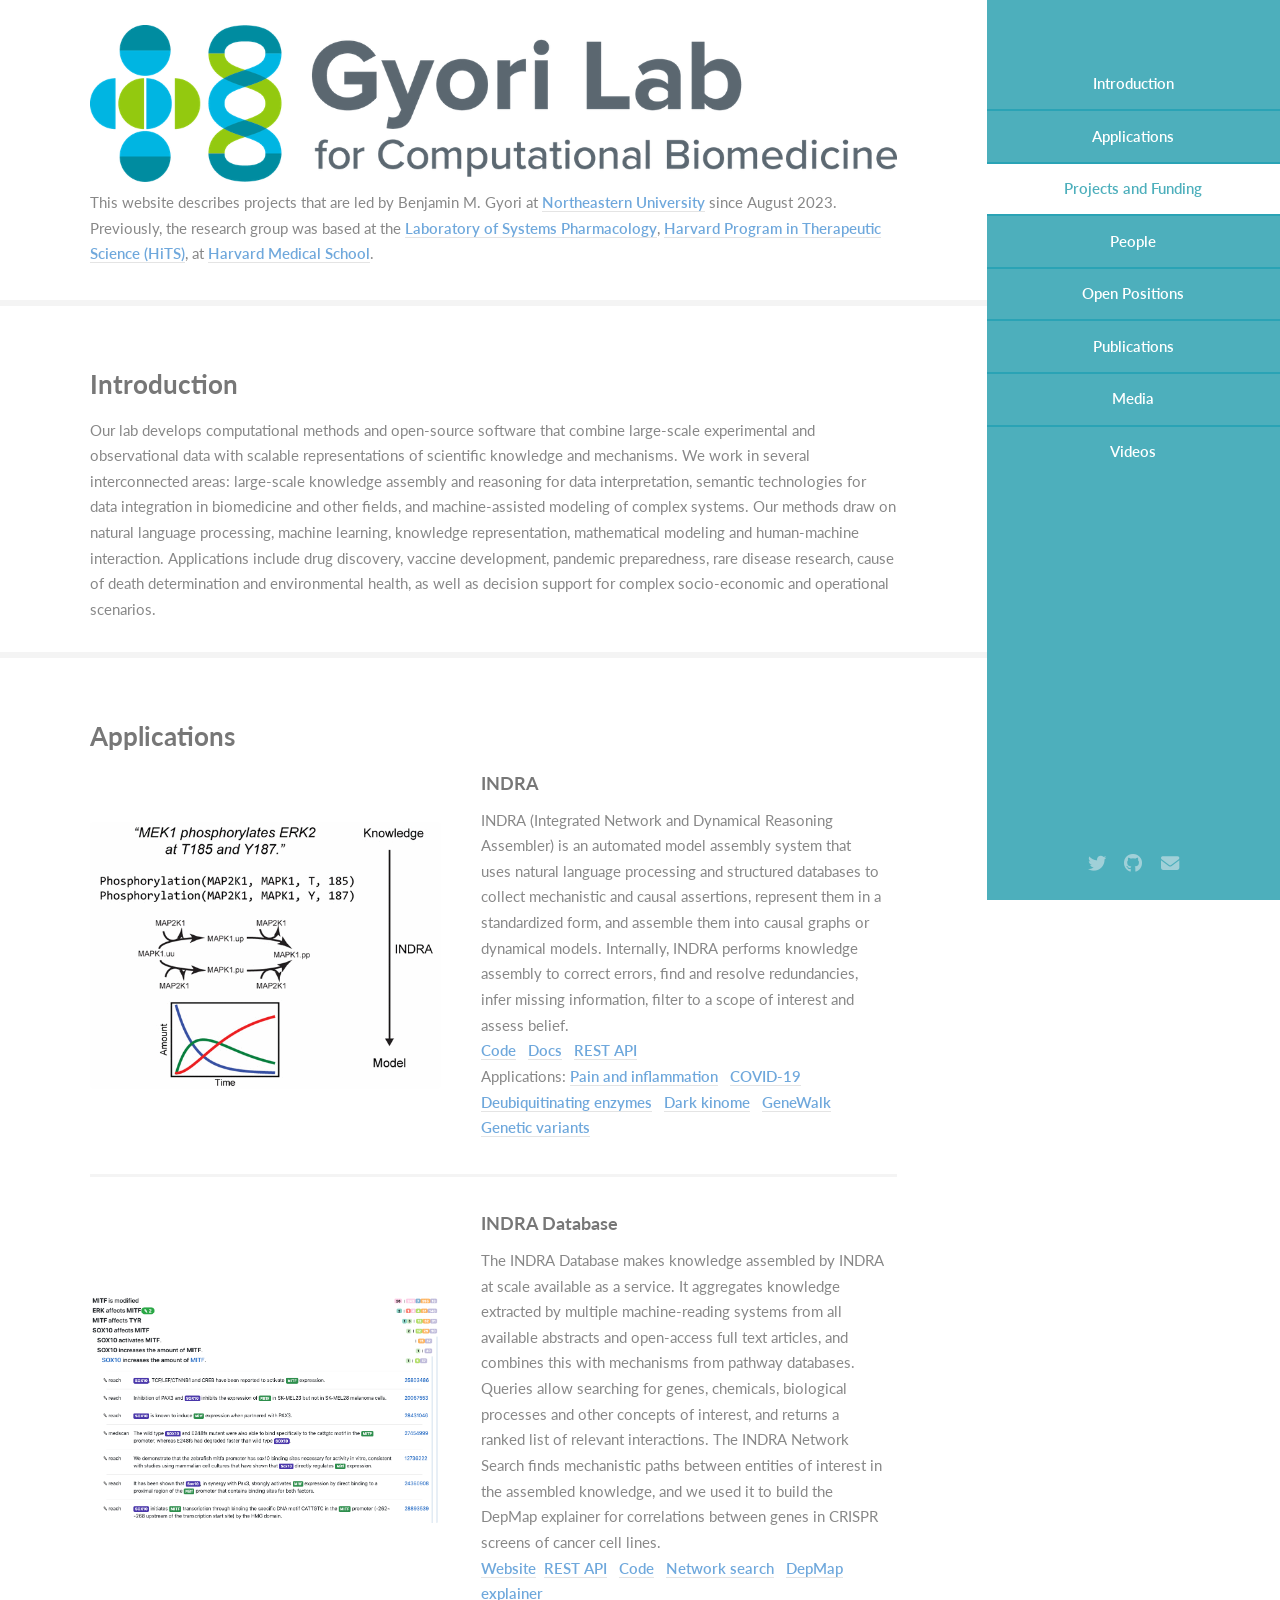
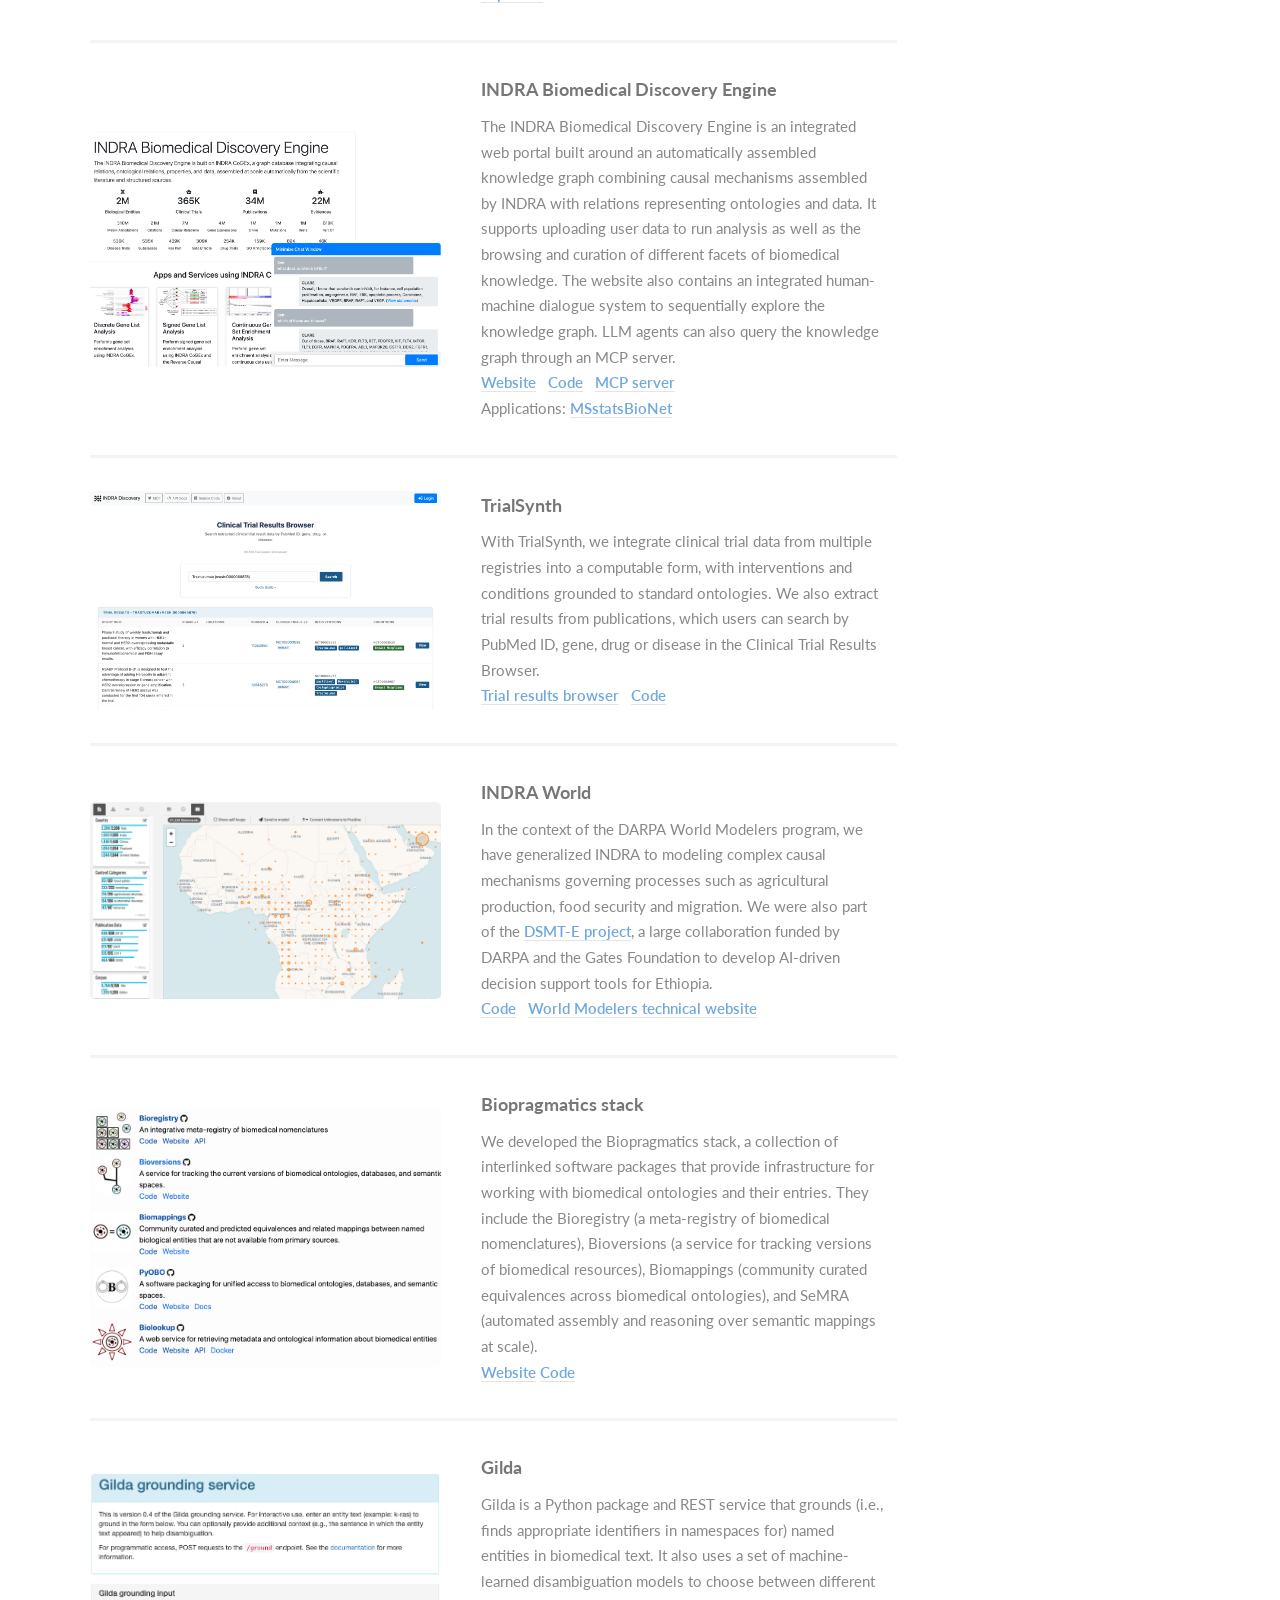
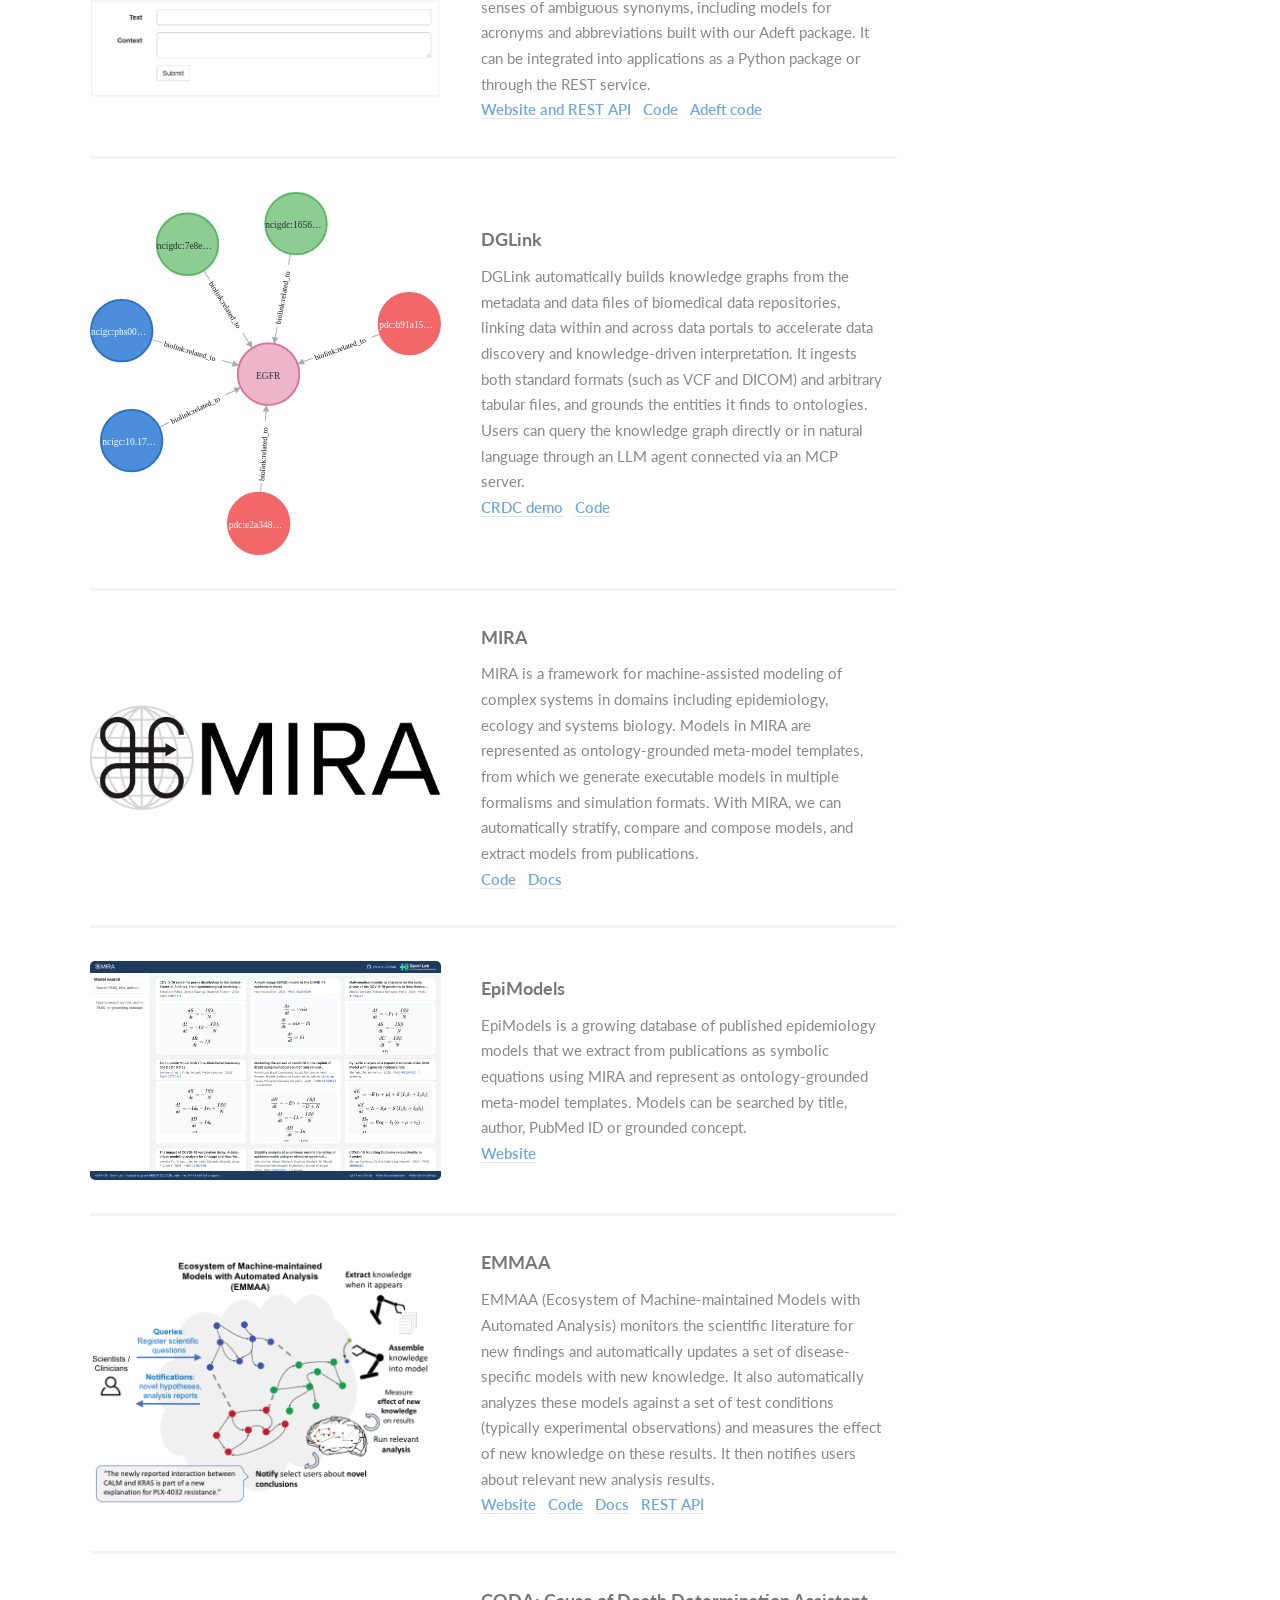
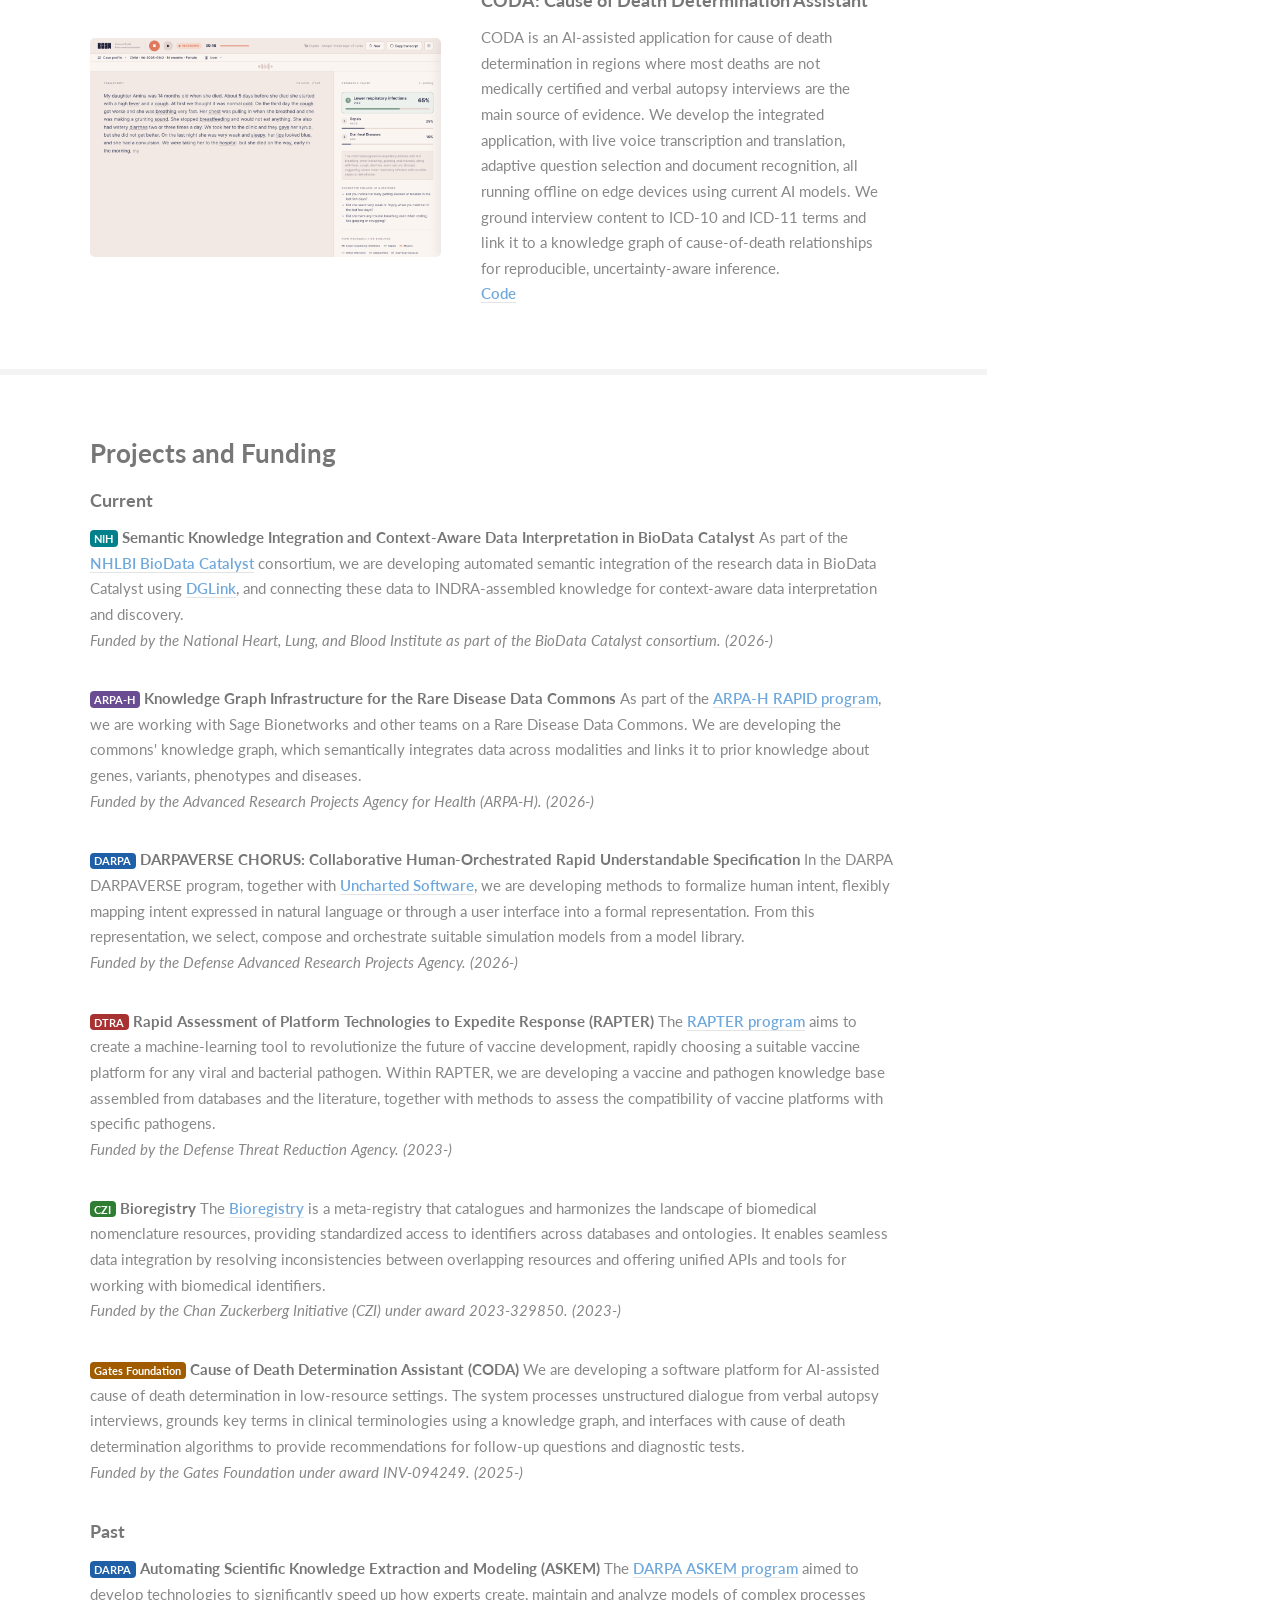
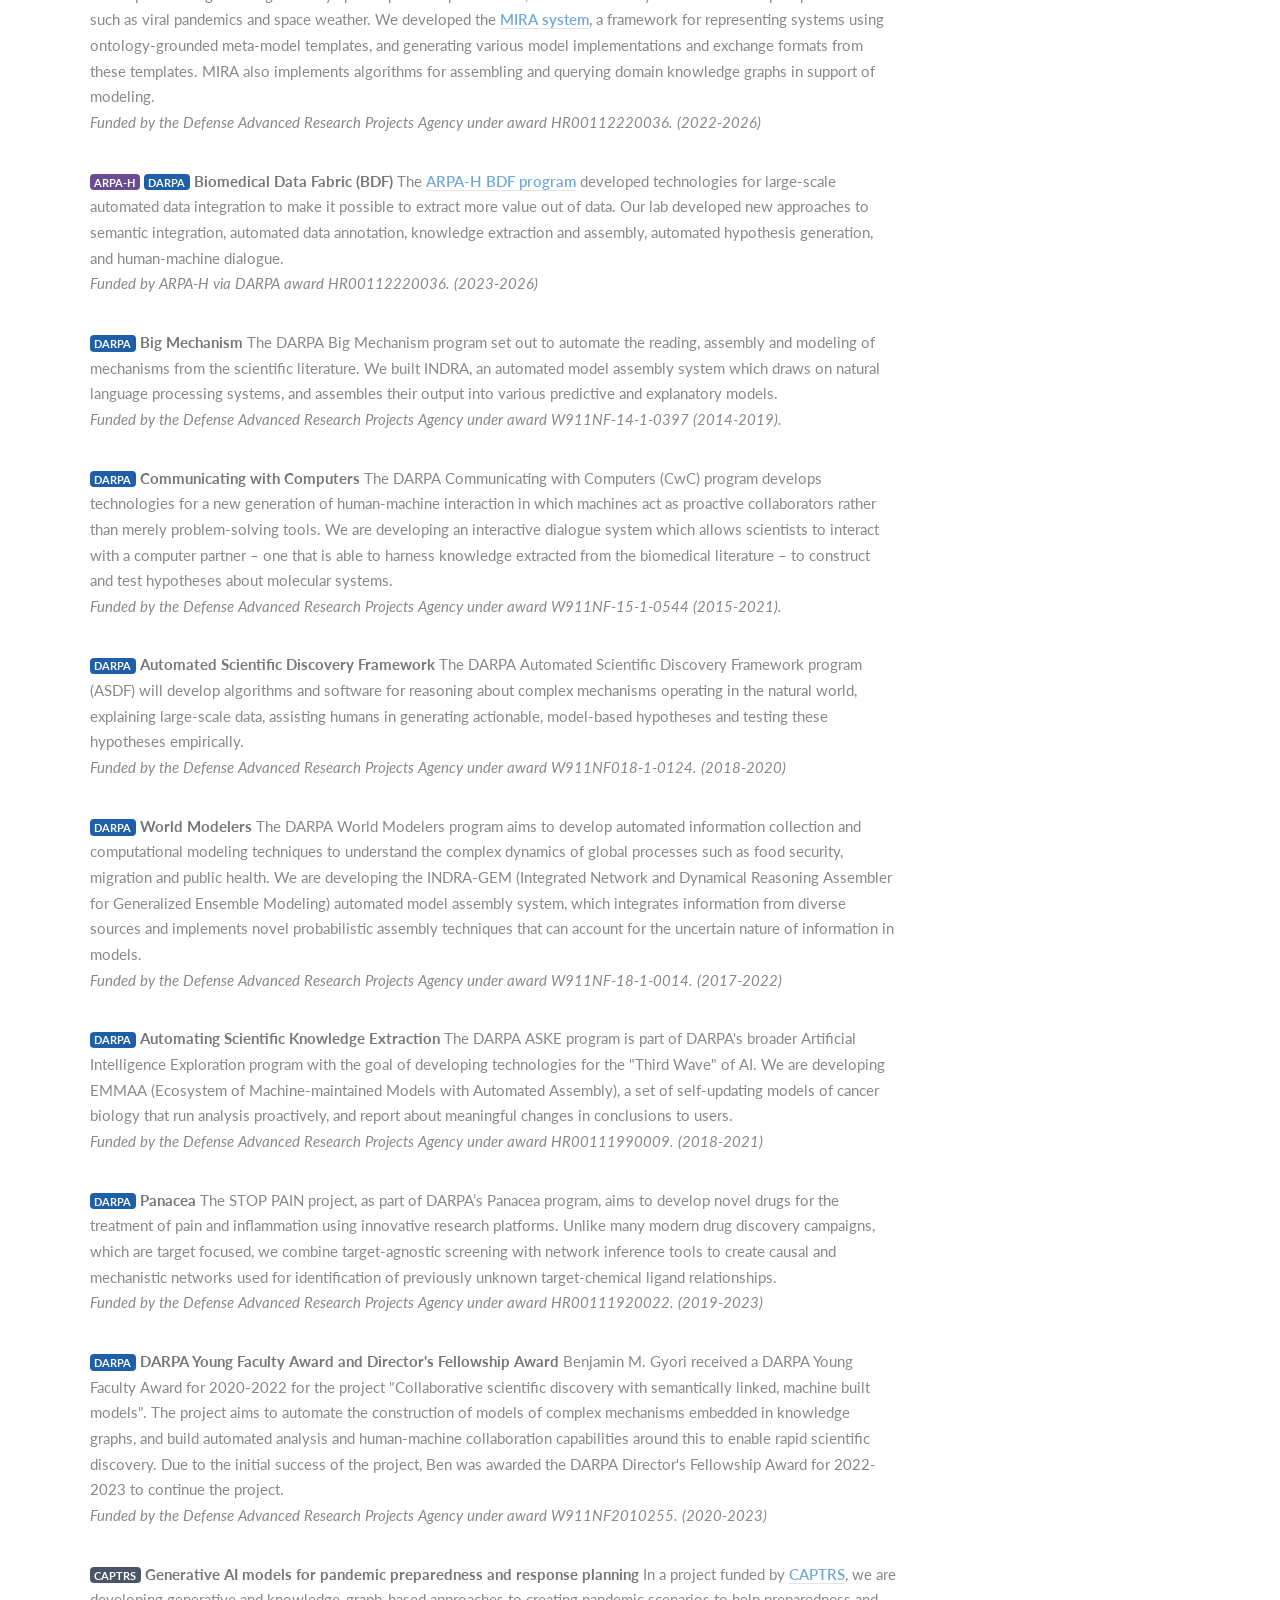
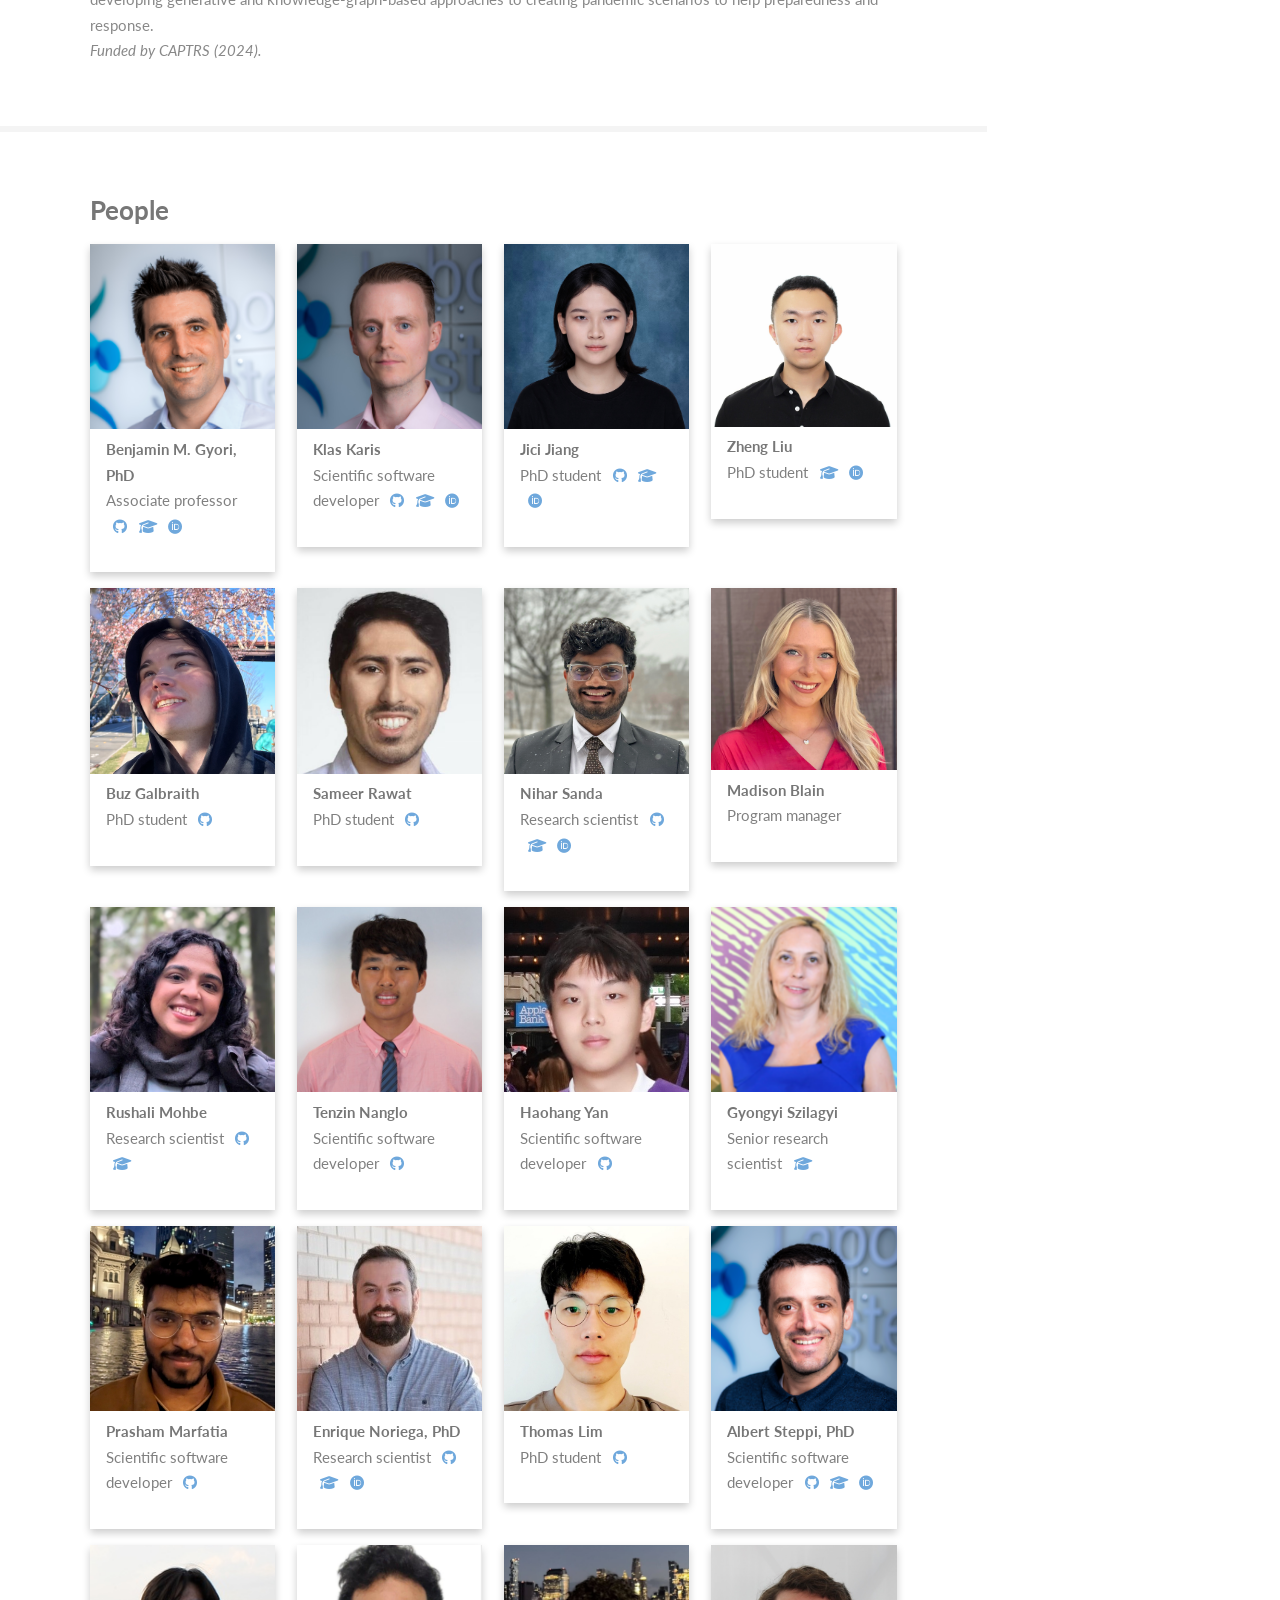
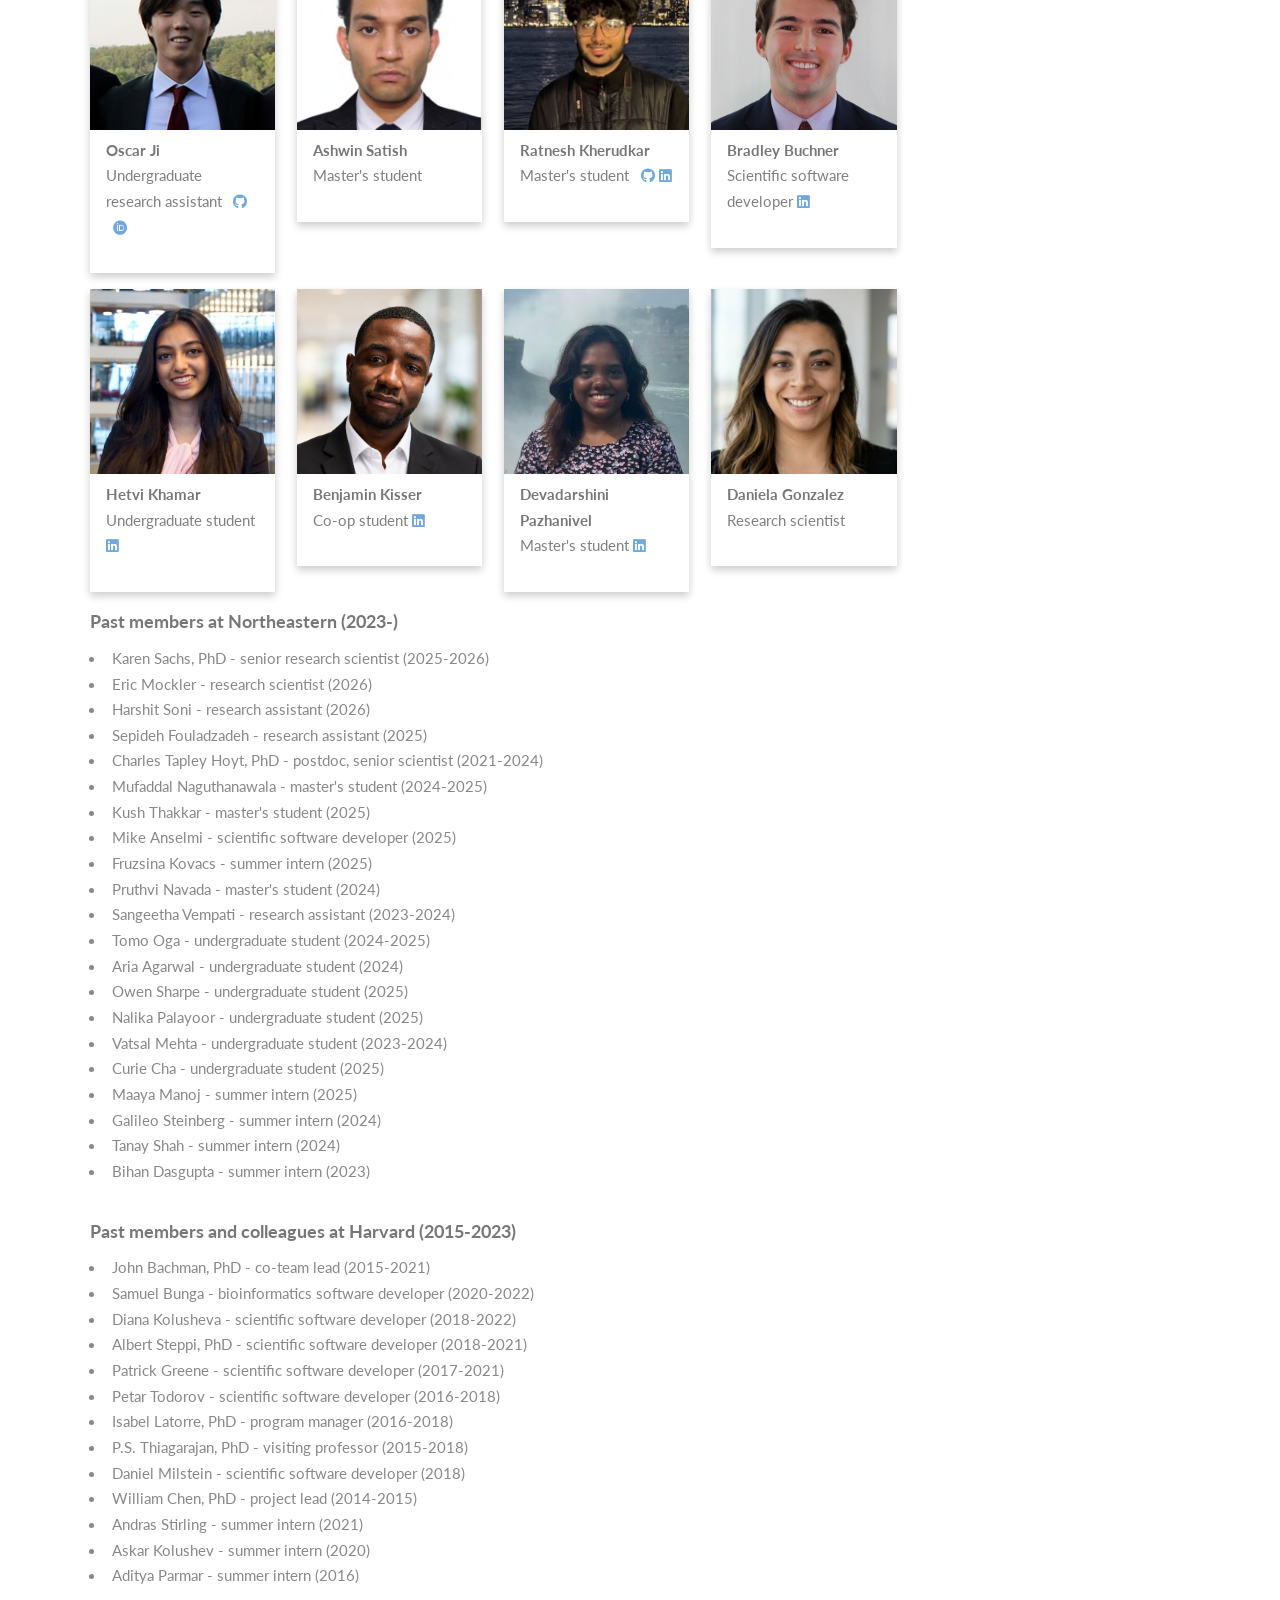
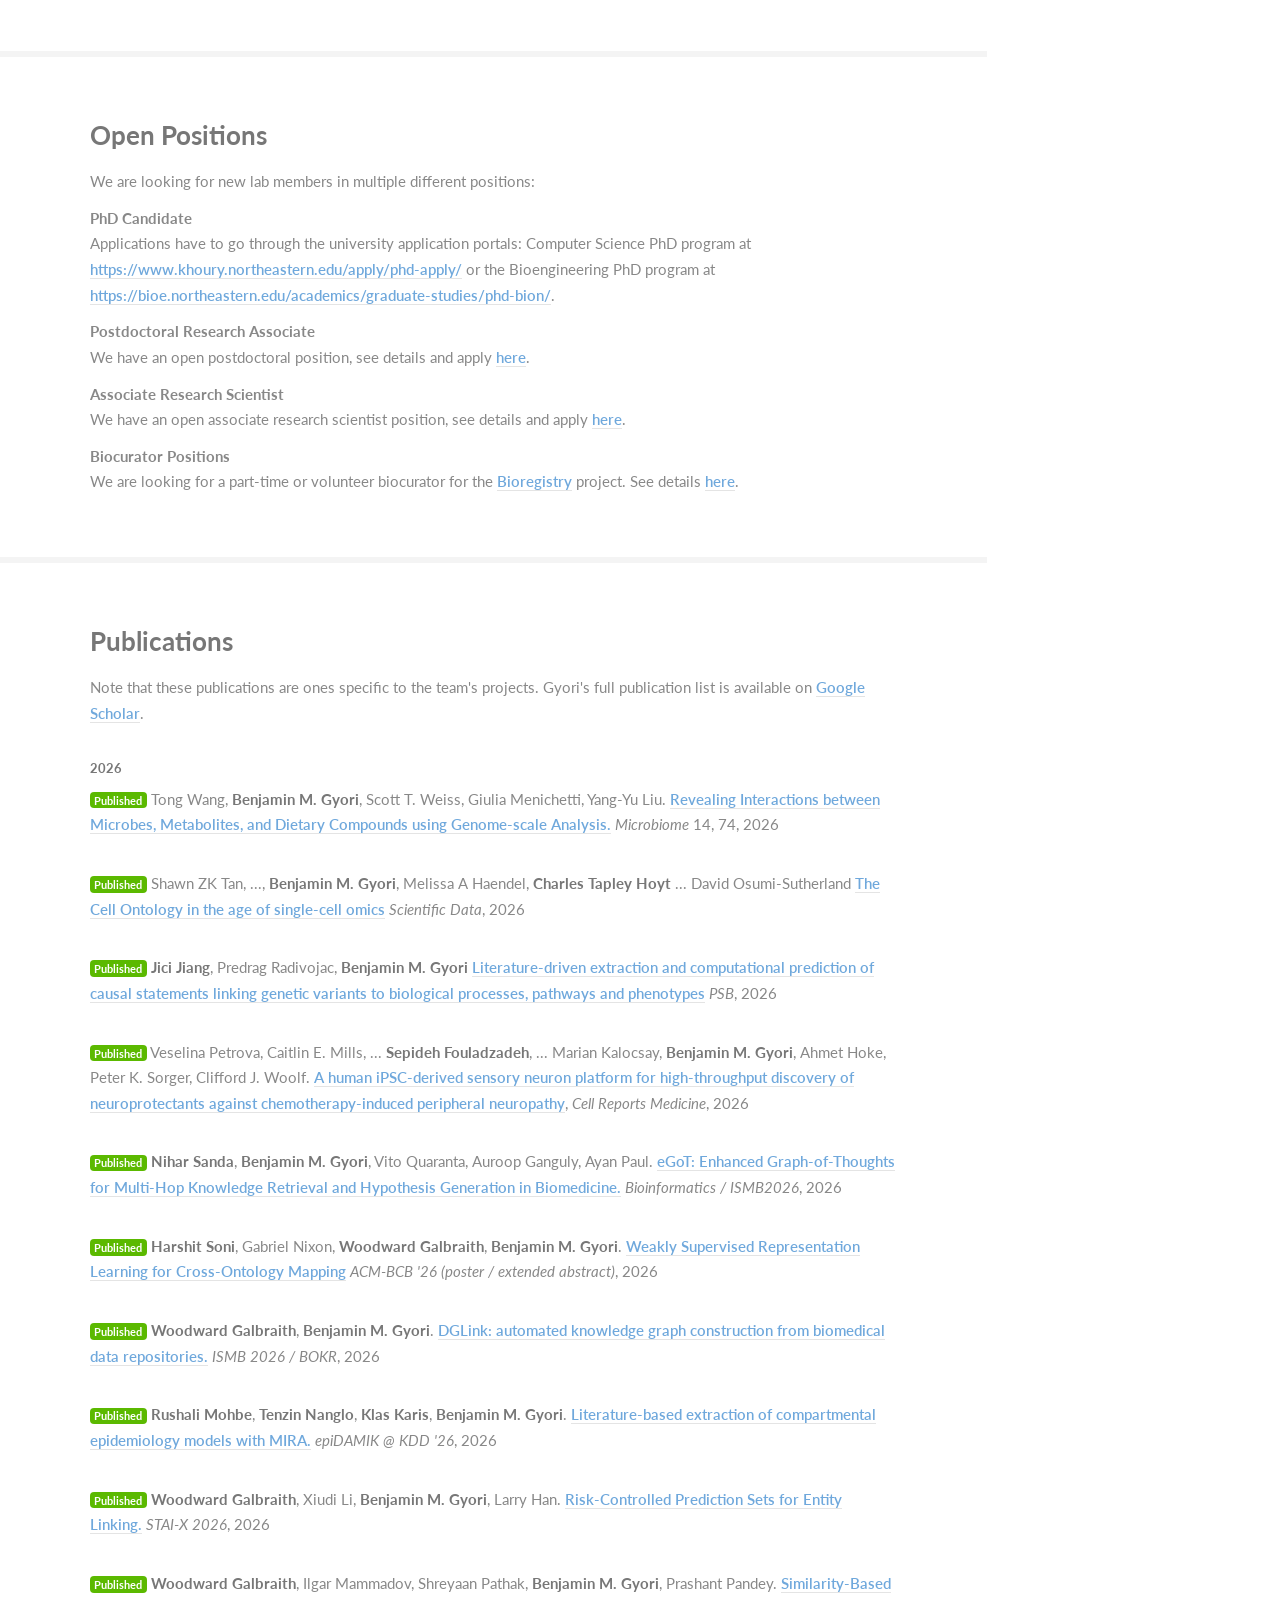
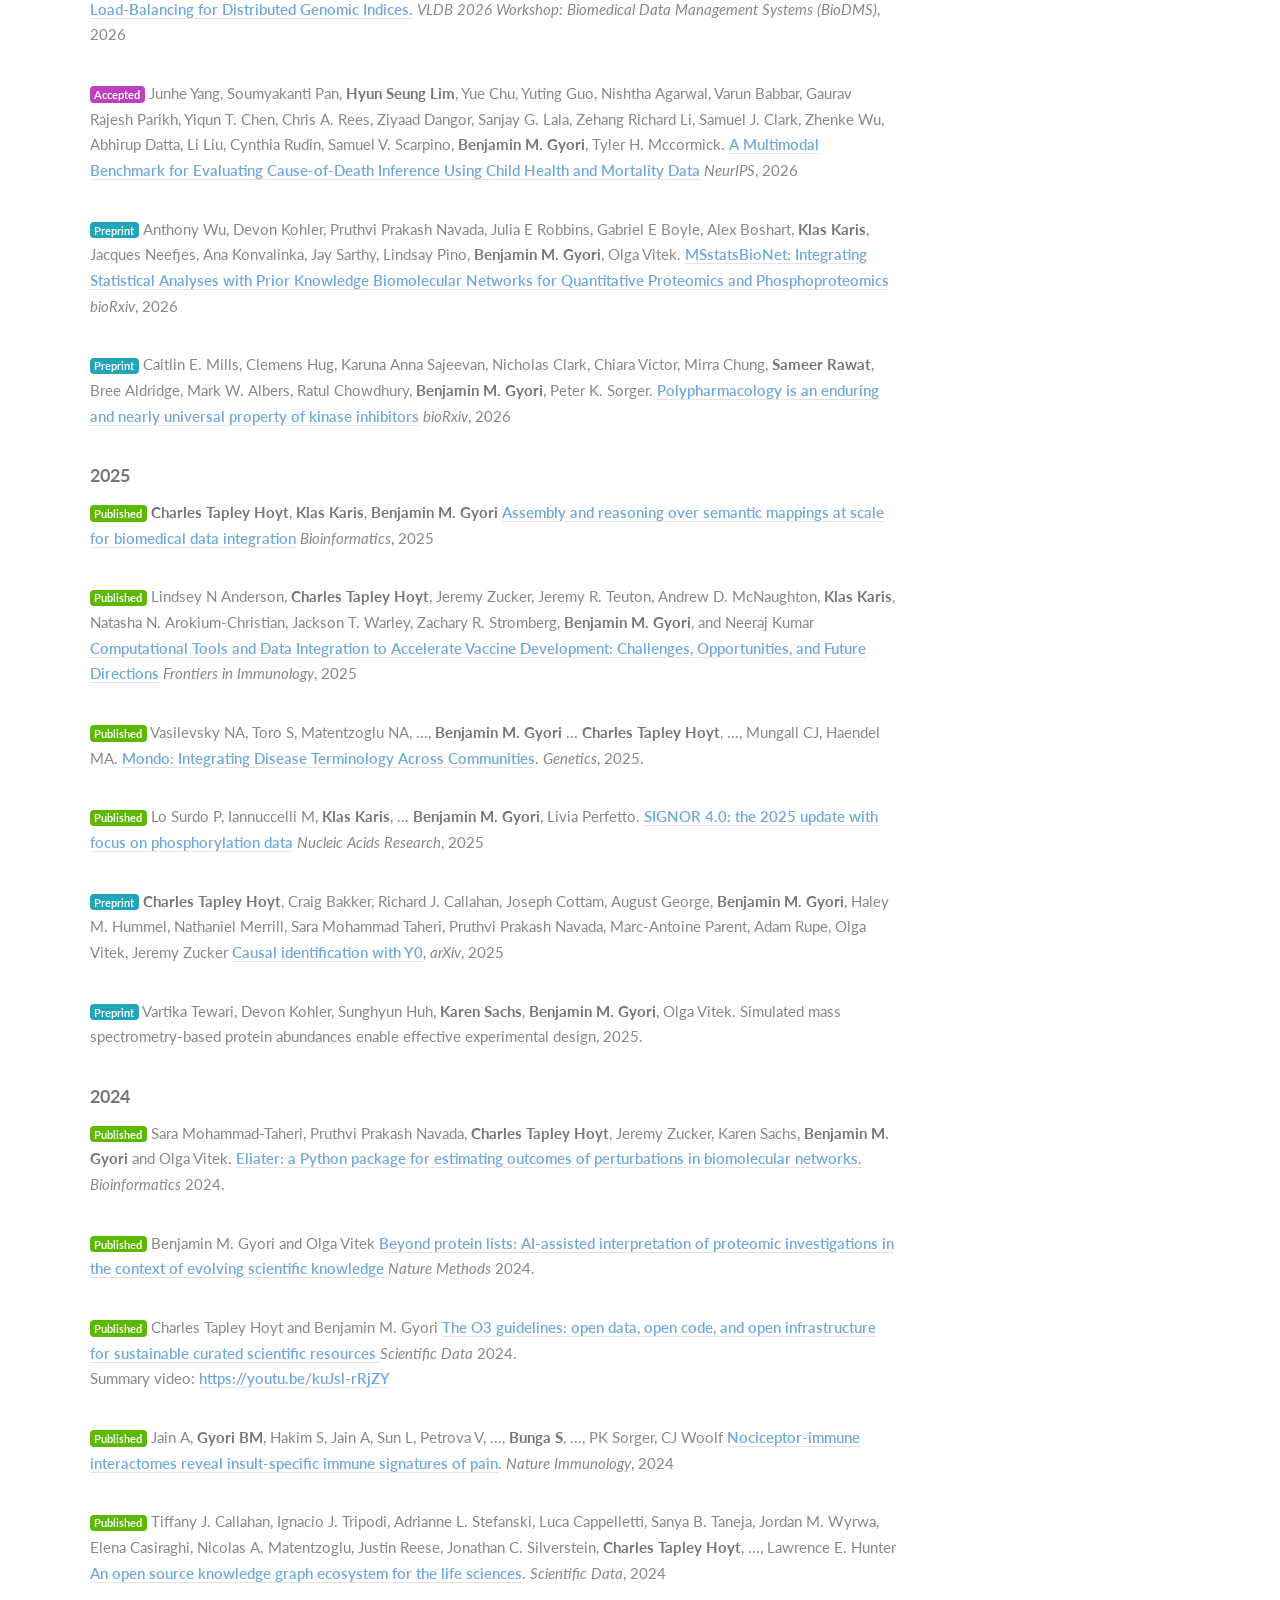
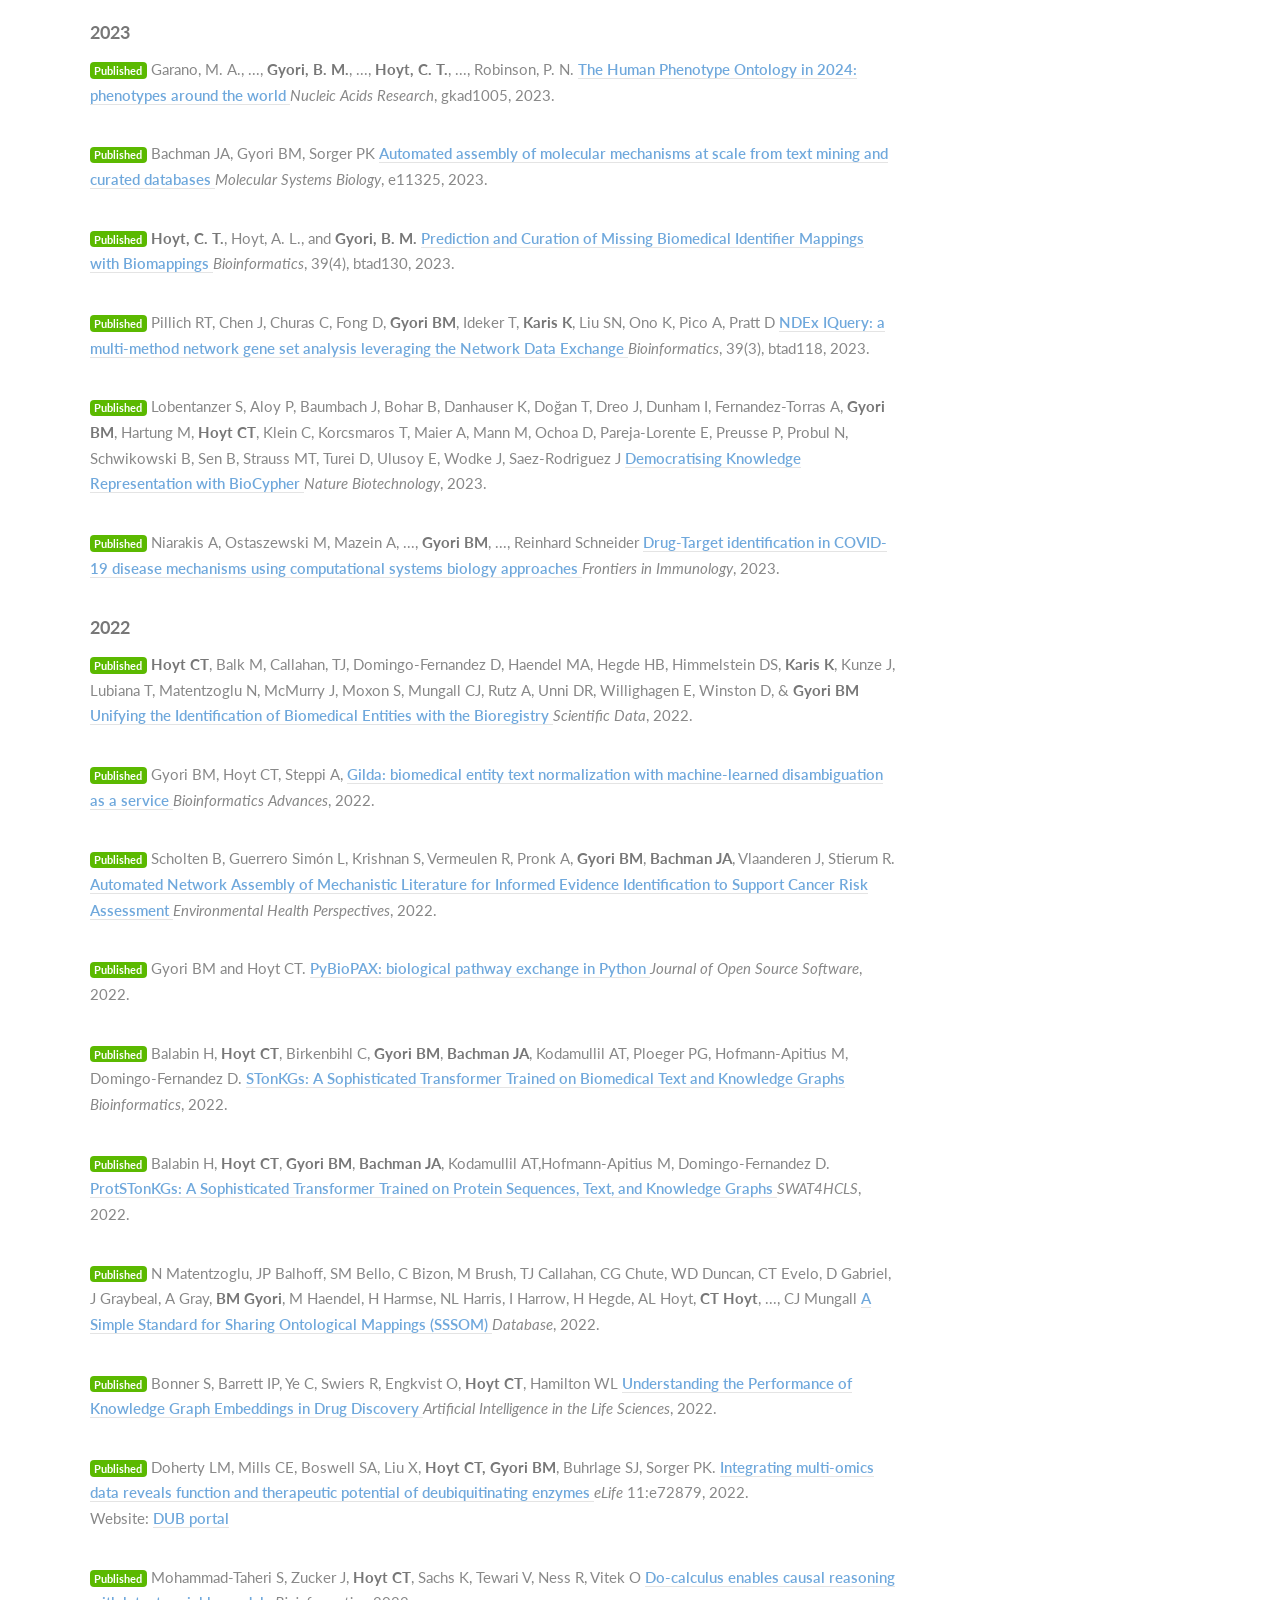
==== commit 1da74882: "Add TrialSynth card and more INDRA applications" ====
--- a/index.html
+++ b/index.html
@@ -165,7 +165,9 @@
                                 <a href="https://panacea.indra.bio/">Pain and inflammation</a> &nbsp;
                                 <a href="https://covid19.indra.bio/">COVID-19</a> &nbsp;
                                 <a href="https://labsyspharm.github.io/dubportal/">Deubiquitinating enzymes</a> &nbsp;
-                                <a href="https://darkkinome.org/">Dark kinome</a></p>
+                                <a href="https://darkkinome.org/">Dark kinome</a> &nbsp;
+                                <a href="https://github.com/churchmanlab/genewalk">GeneWalk</a> &nbsp;
+                                <a href="https://github.com/gyorilab/indra_variants">Genetic variants</a></p>
                         </div>
                     </article>
                     <article>
@@ -199,16 +201,36 @@
                         <div class="inner">
                             <h4>INDRA Biomedical Discovery Engine</h4>
                             <p>The INDRA Biomedical Discovery Engine is an integrated web portal
-                            that builds around an automatically assemble knowledge graph combining
-                            causal mechanisms assembled by INDRA with relations repesenting
+                            built around an automatically assembled knowledge graph combining
+                            causal mechanisms assembled by INDRA with relations representing
                             ontologies and data. It supports uploading user data to run
                             analysis as well as the browsing and curation of different
                             facets of biomedical knowledge. The website also contains
                             an integrated human-machine dialogue system to sequentially
-                            explore the knowledge graph.
+                            explore the knowledge graph. LLM agents can also query the
+                            knowledge graph through an MCP server.
                                 <br/>
                                 <a href="https://discovery.indra.bio">Website</a> &nbsp;
-                                <a href="https://github.com/gyorilab/indra_cogex">Code</a>
+                                <a href="https://github.com/gyorilab/indra_cogex">Code</a> &nbsp;
+                                <a href="https://discovery.indra.bio/mcp">MCP server</a>
+                                <br/>
+                                Applications:
+                                <a href="https://bioconductor.org/packages/MSstatsBioNet">MSstatsBioNet</a></p>
+                        </div>
+                    </article>
+                    <article>
+                        <a href="https://discovery.indra.bio/trial-results/" class="image"><img src="images/trialsynth.png" alt="TrialSynth"/></a>
+                        <div class="inner">
+                            <h4>TrialSynth</h4>
+                            <p>With TrialSynth, we integrate clinical trial data from multiple
+                                registries into a computable form, with interventions and
+                                conditions grounded to standard ontologies. We also extract trial
+                                results from publications, which users can search by PubMed ID,
+                                gene, drug or disease in the Clinical Trial Results Browser.
+                                <br/>
+                                <a href="https://discovery.indra.bio/trial-results/">Trial results browser</a> &nbsp;
+                                <a href="https://github.com/gyorilab/trialsynth">Code</a>
+                            </p>
                         </div>
                     </article>
                     <article>
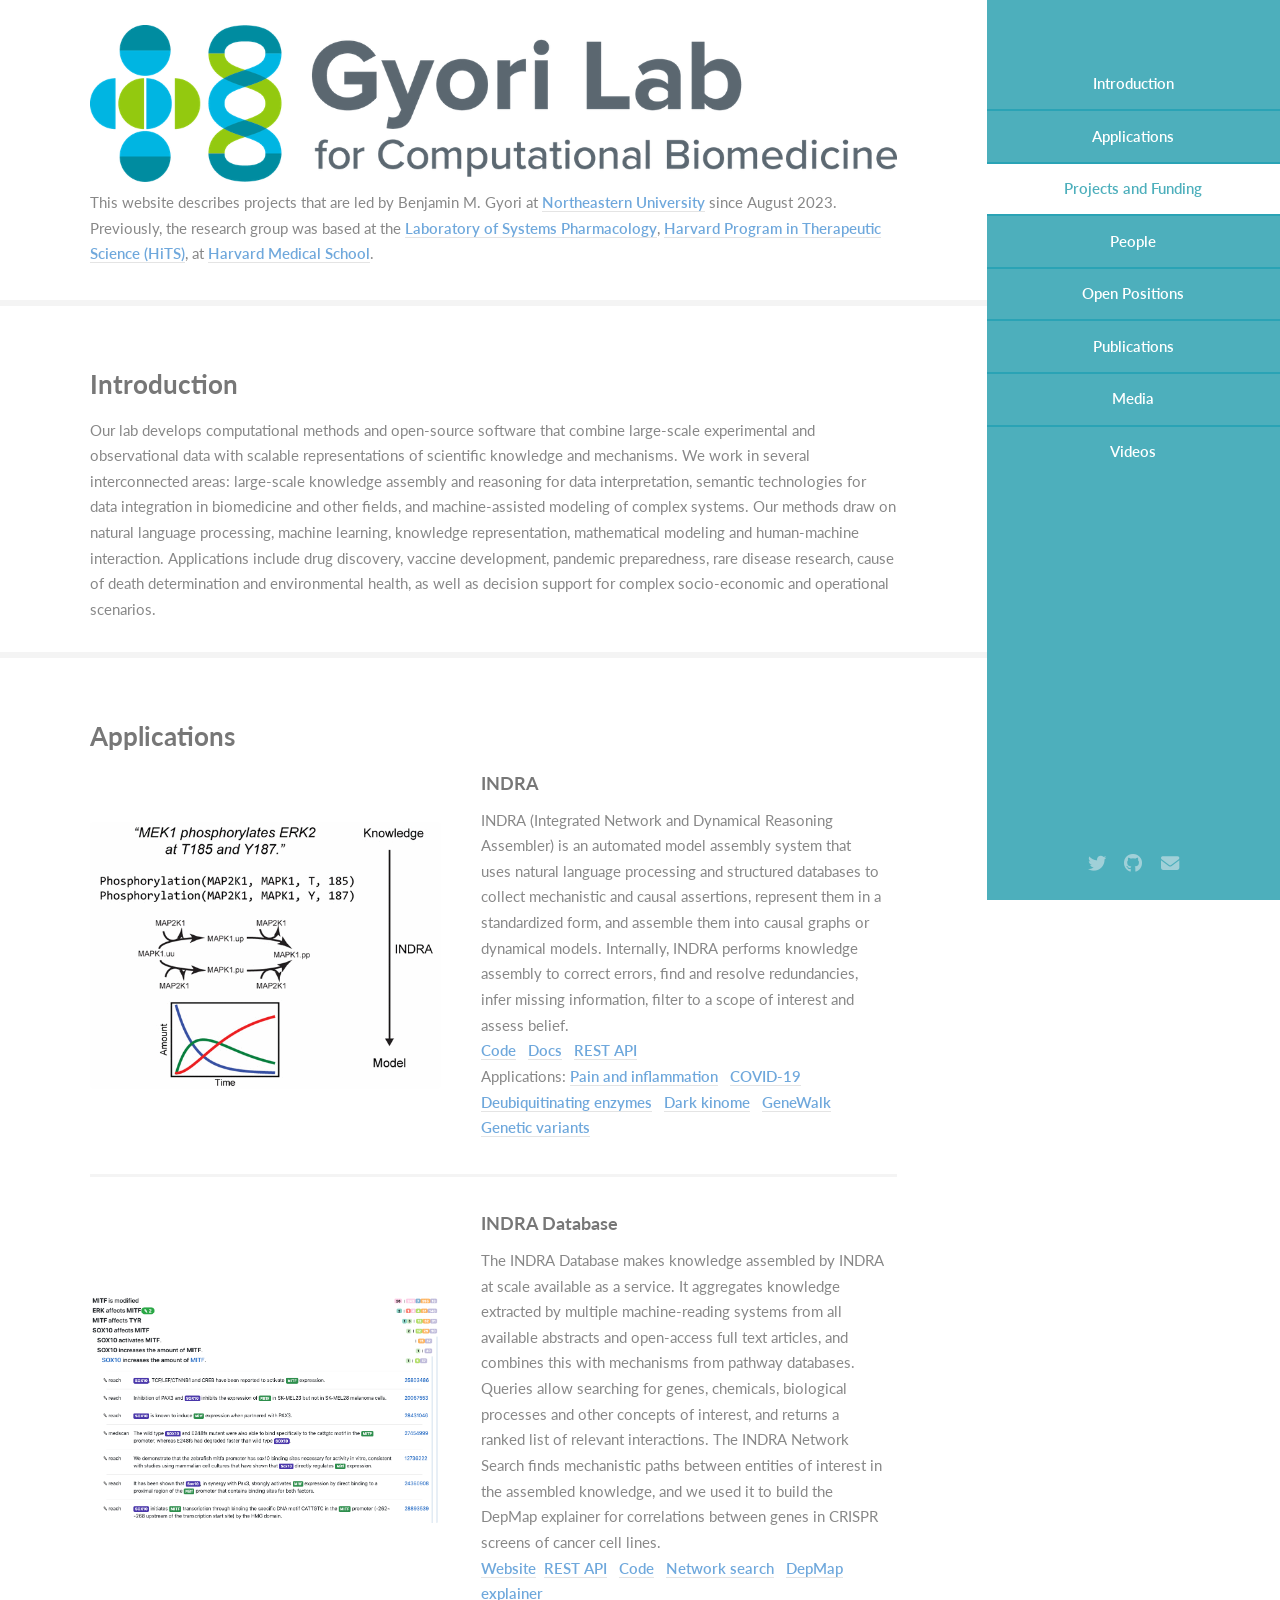
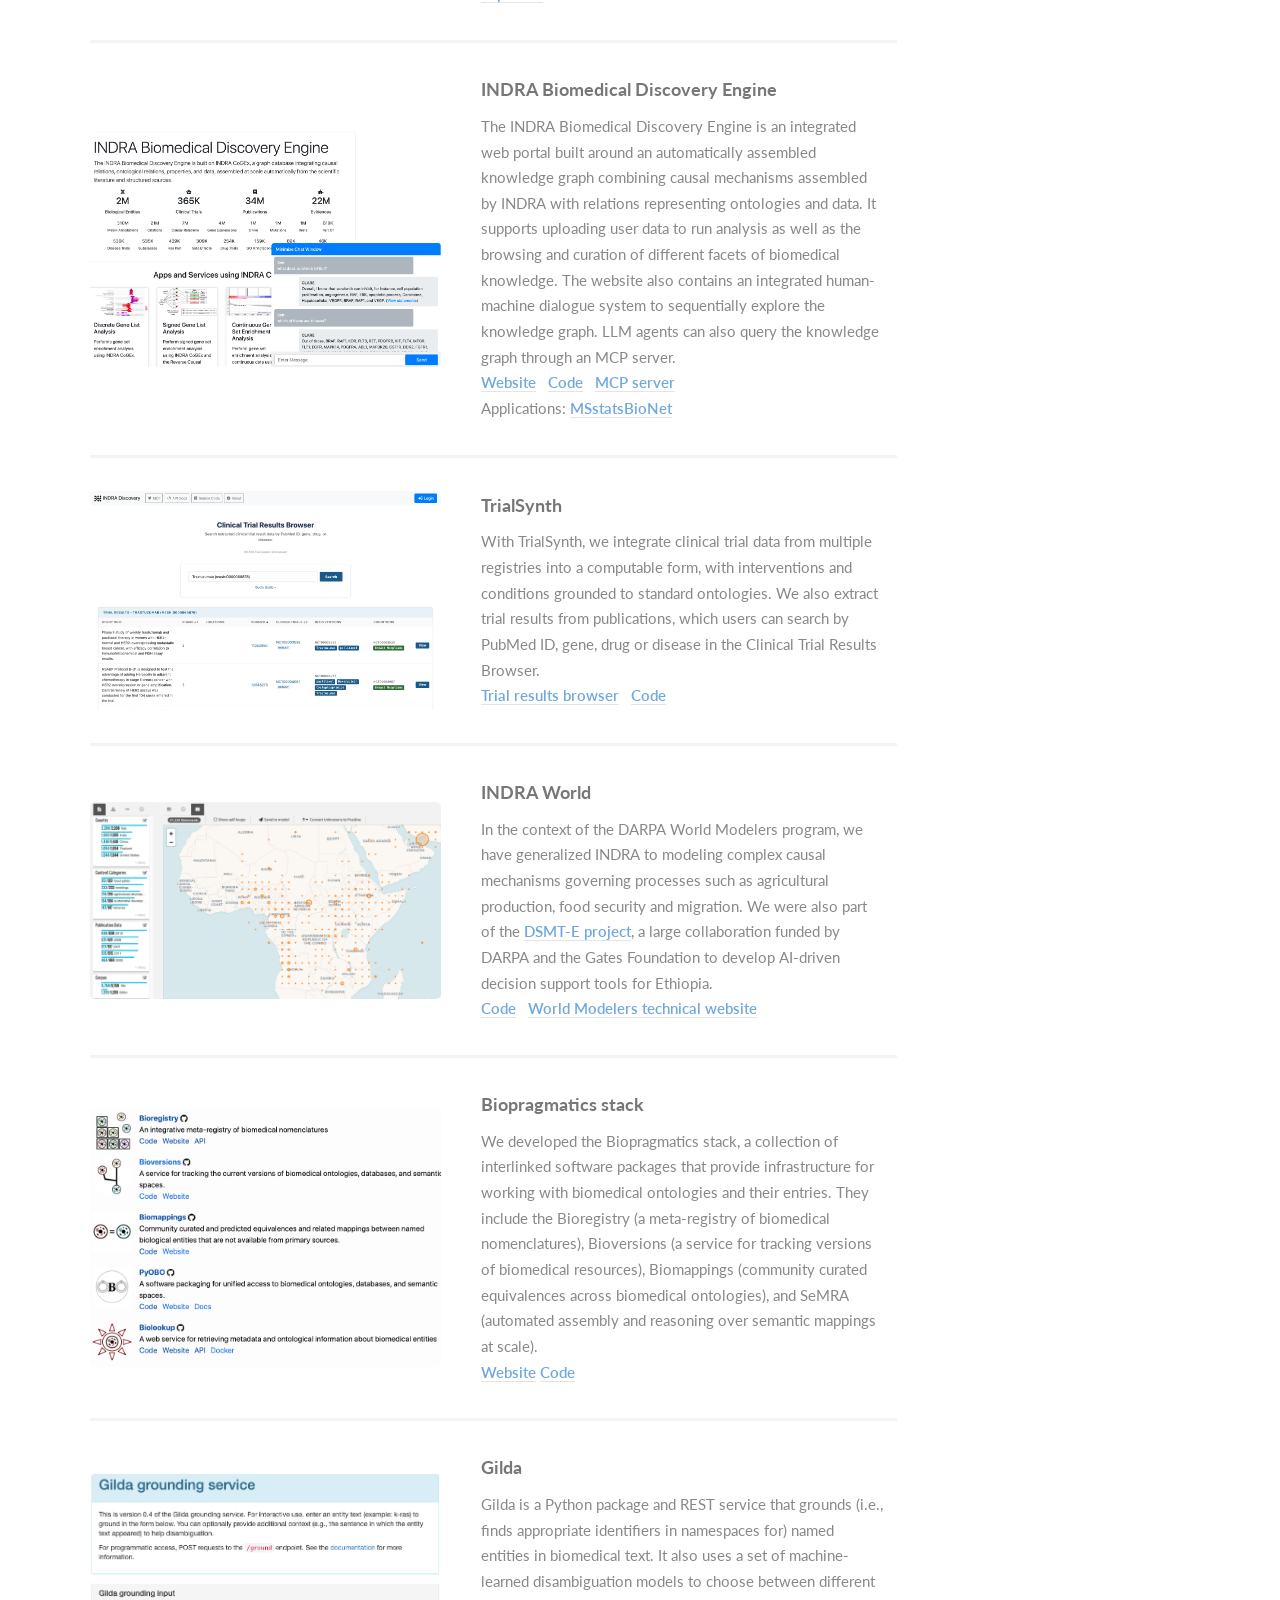
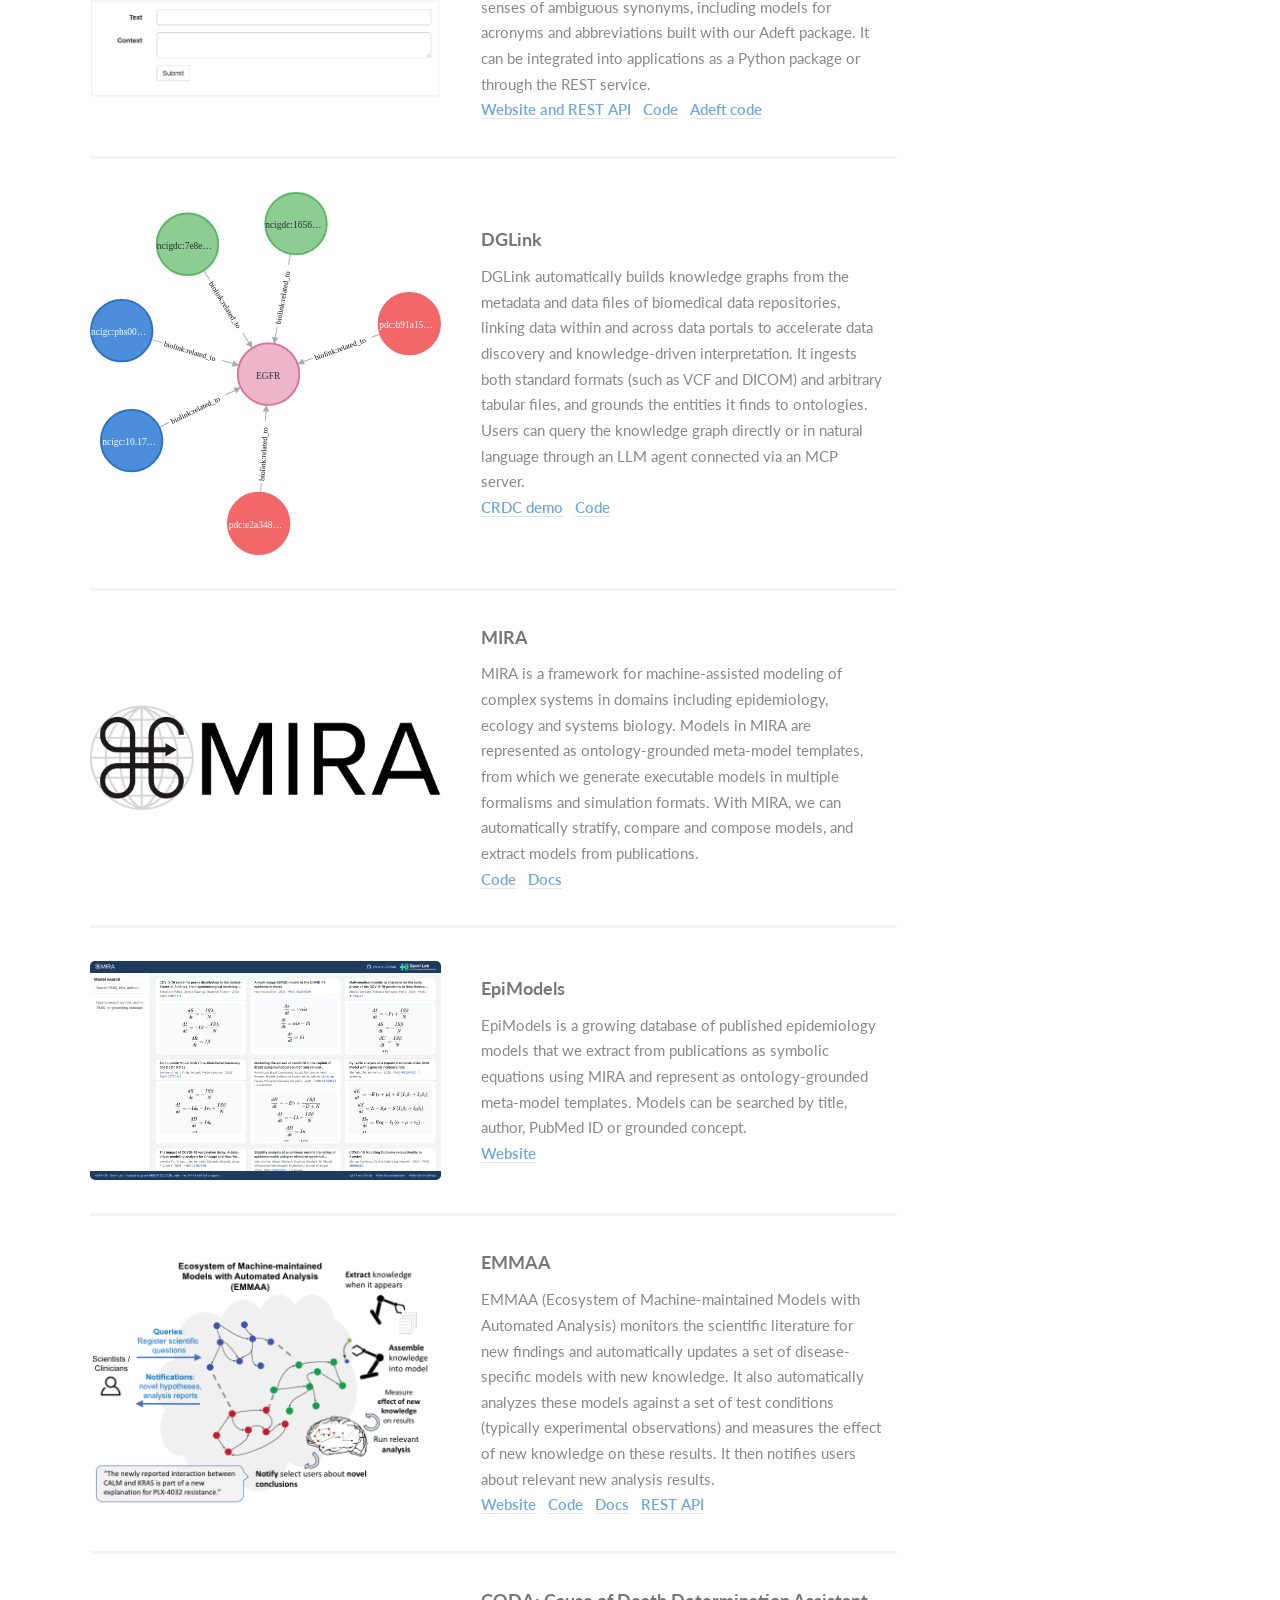
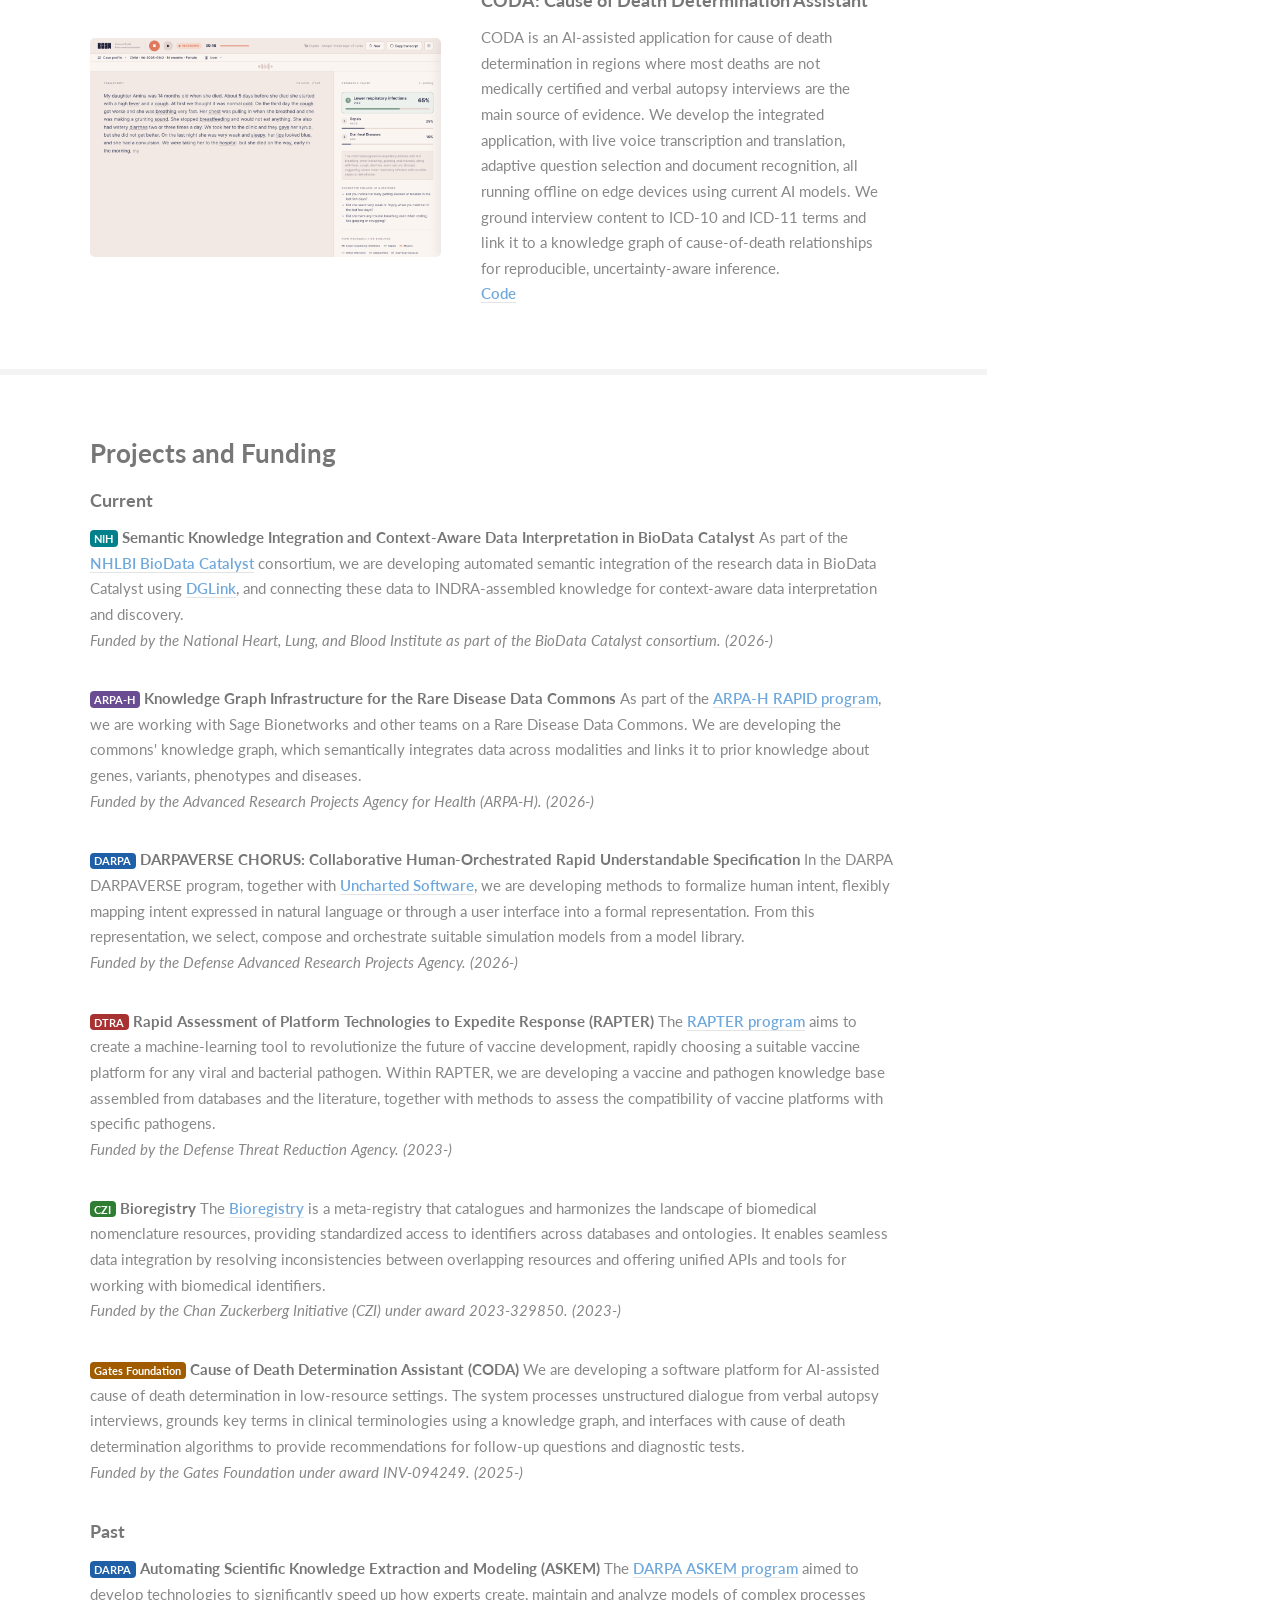
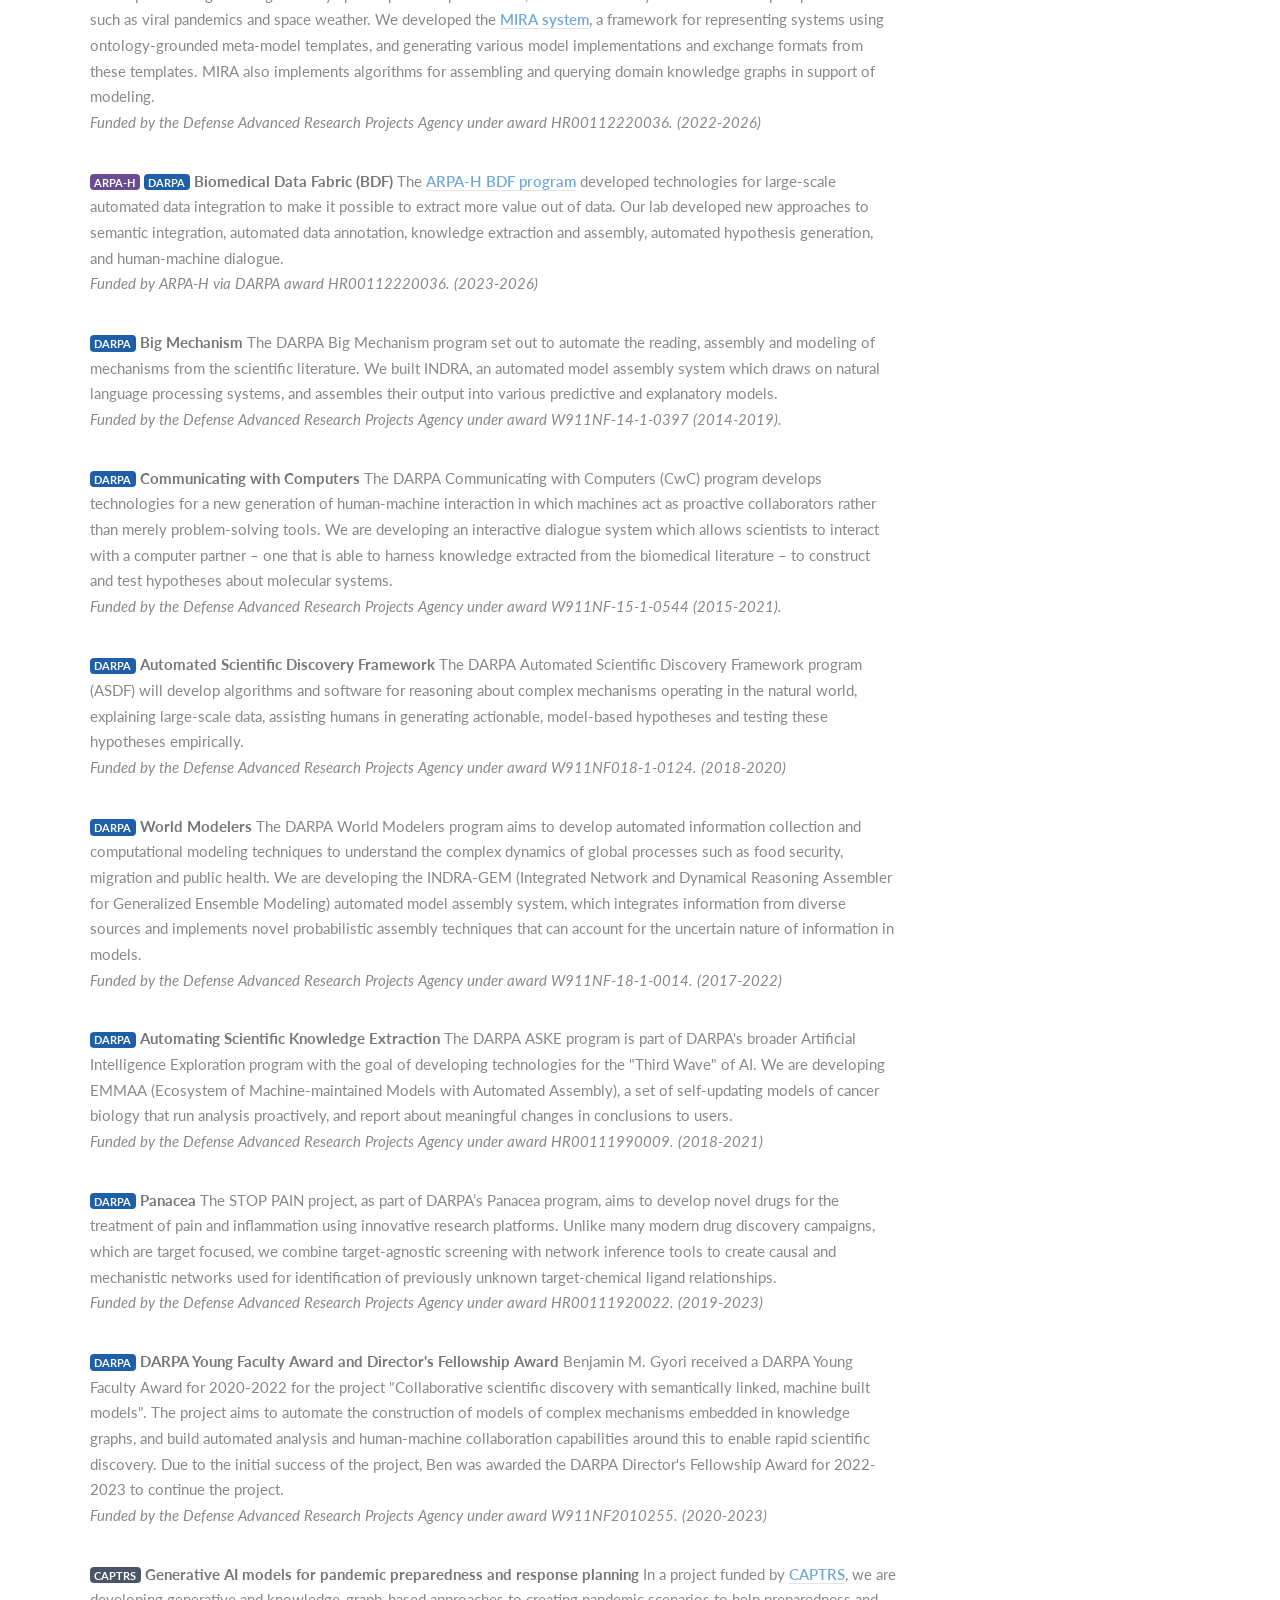
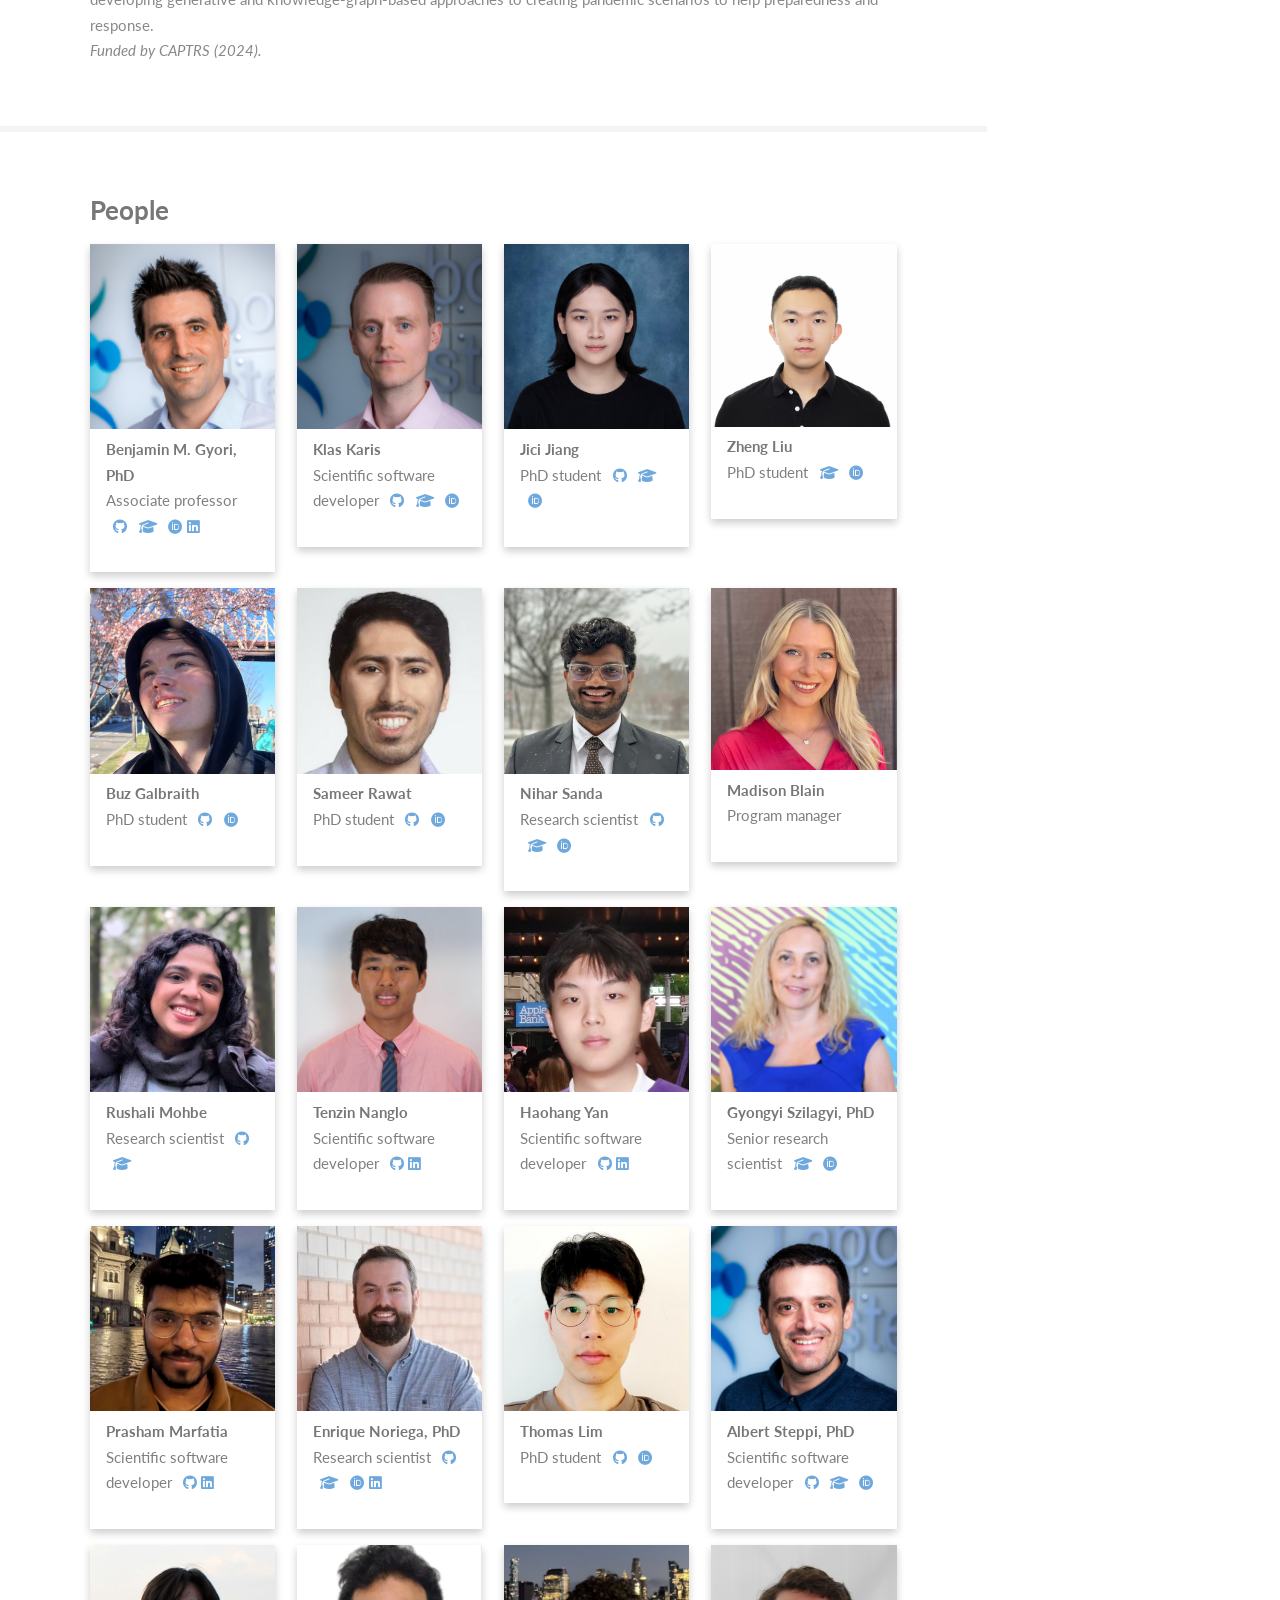
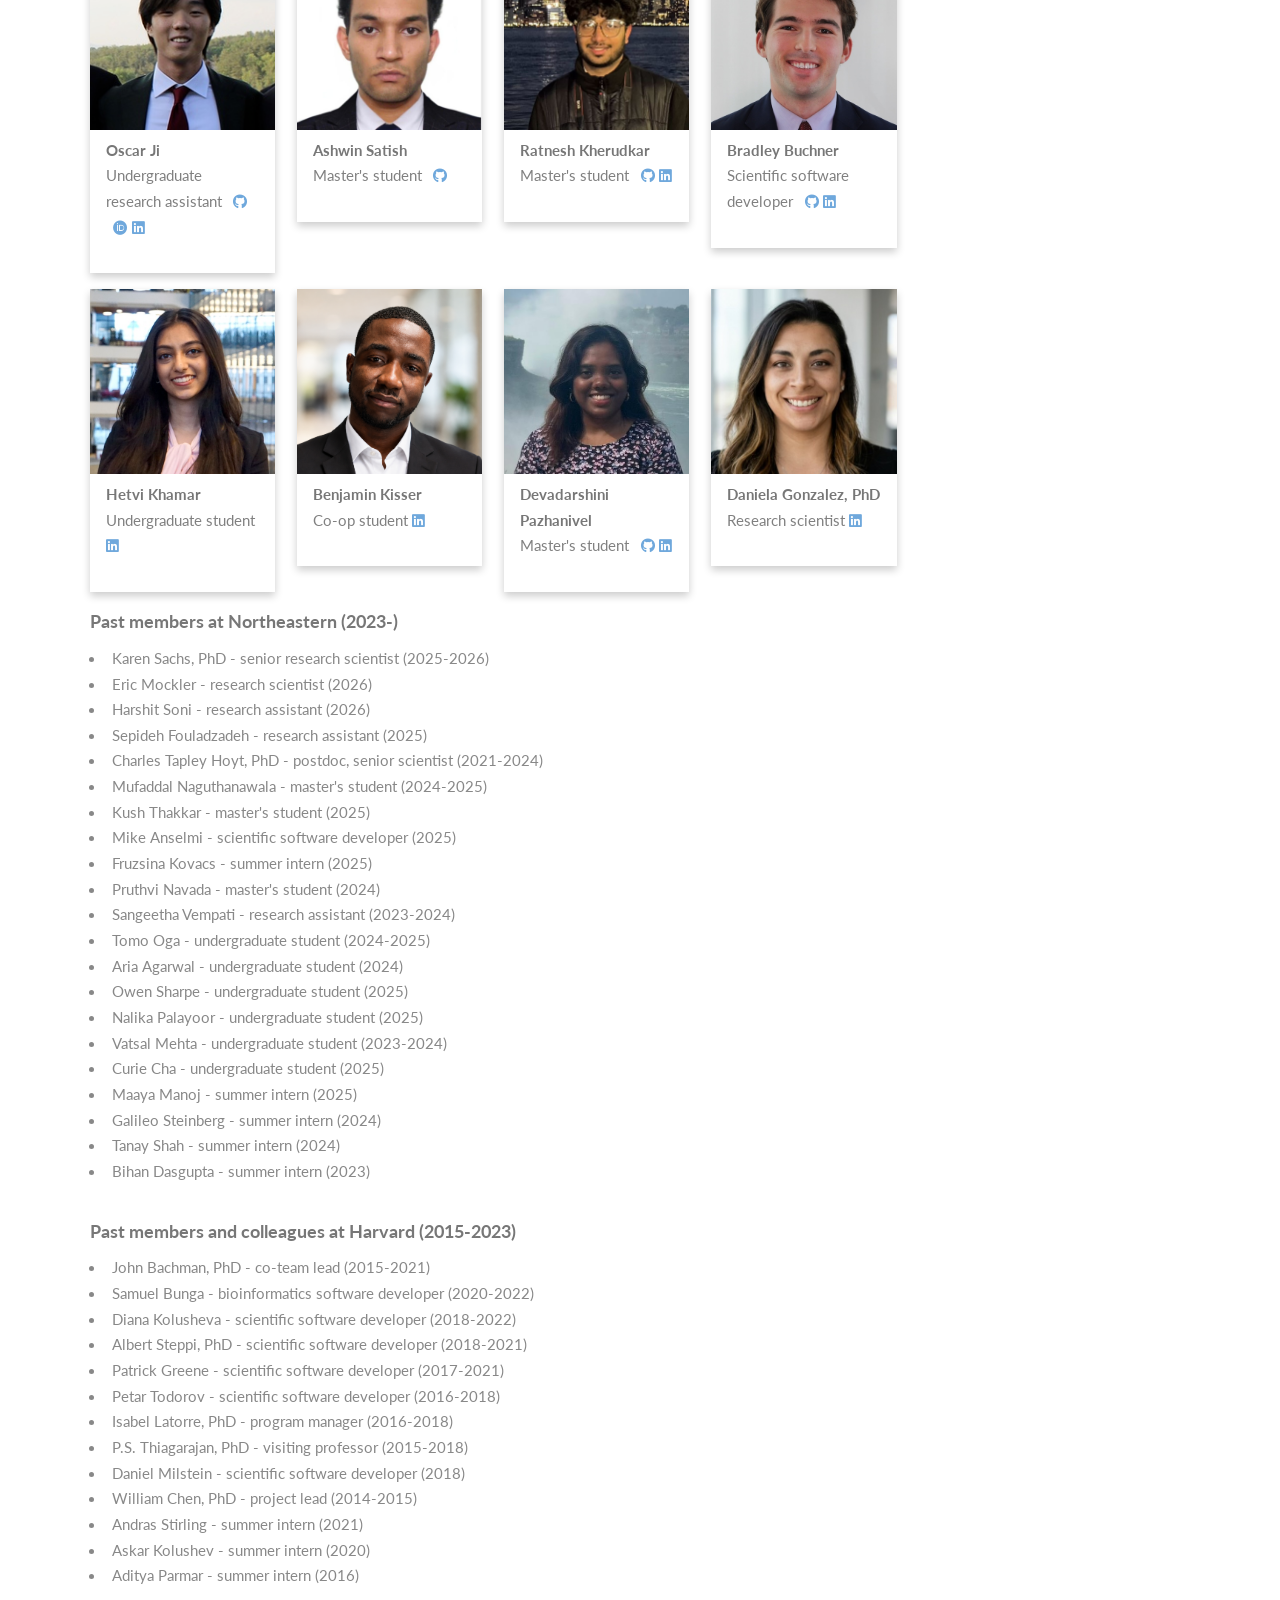
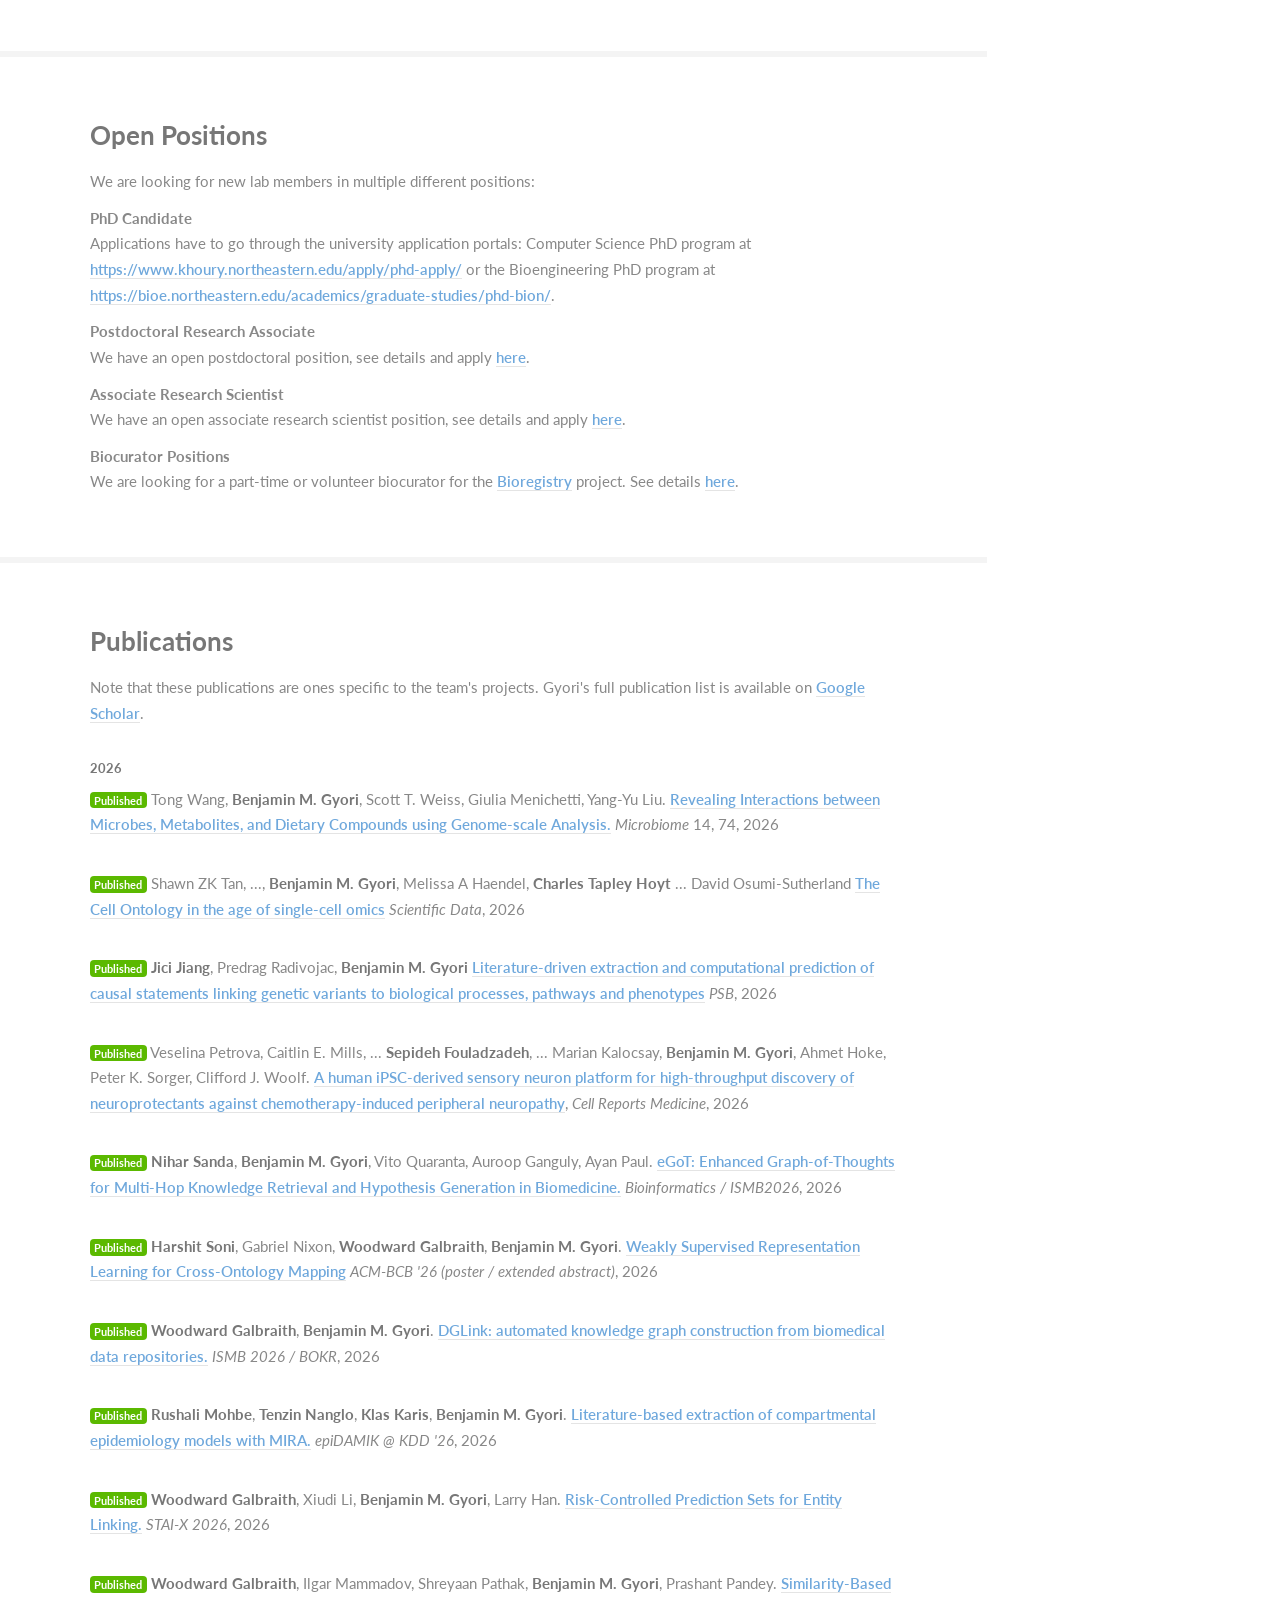
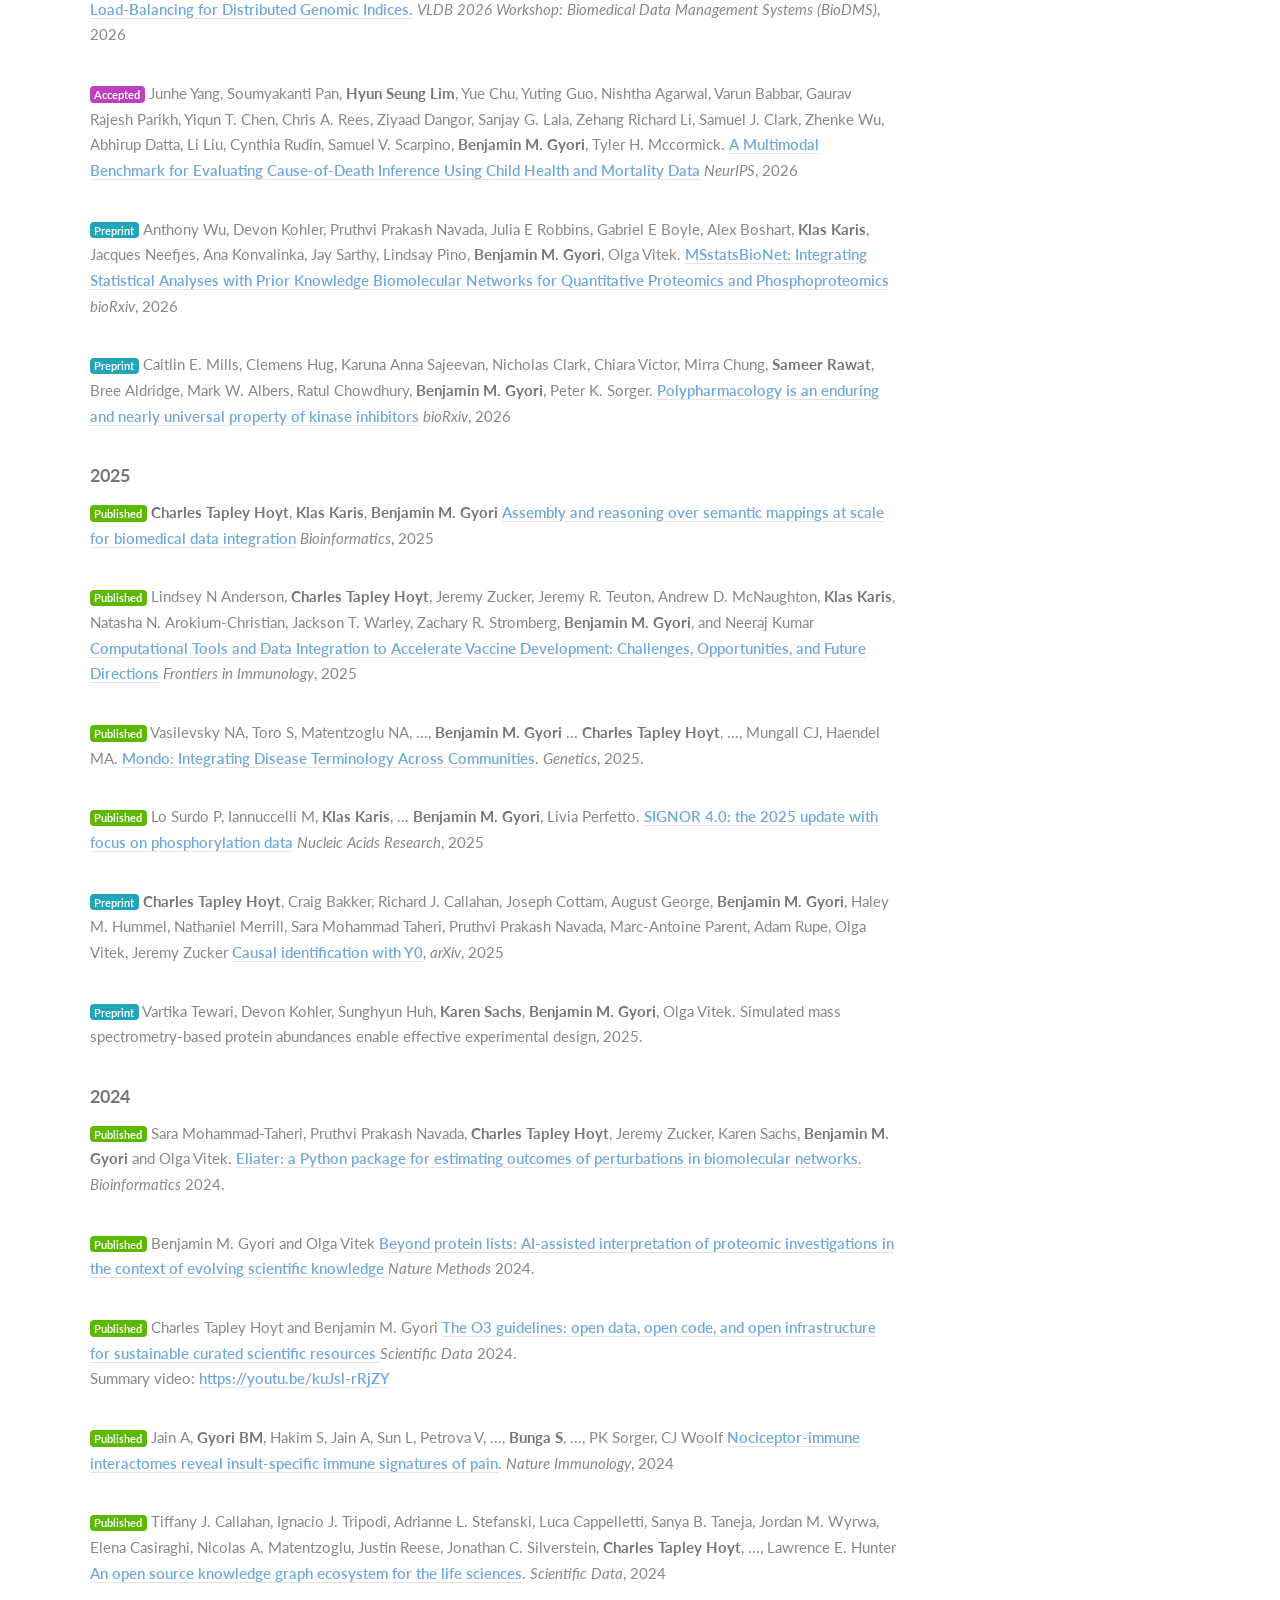
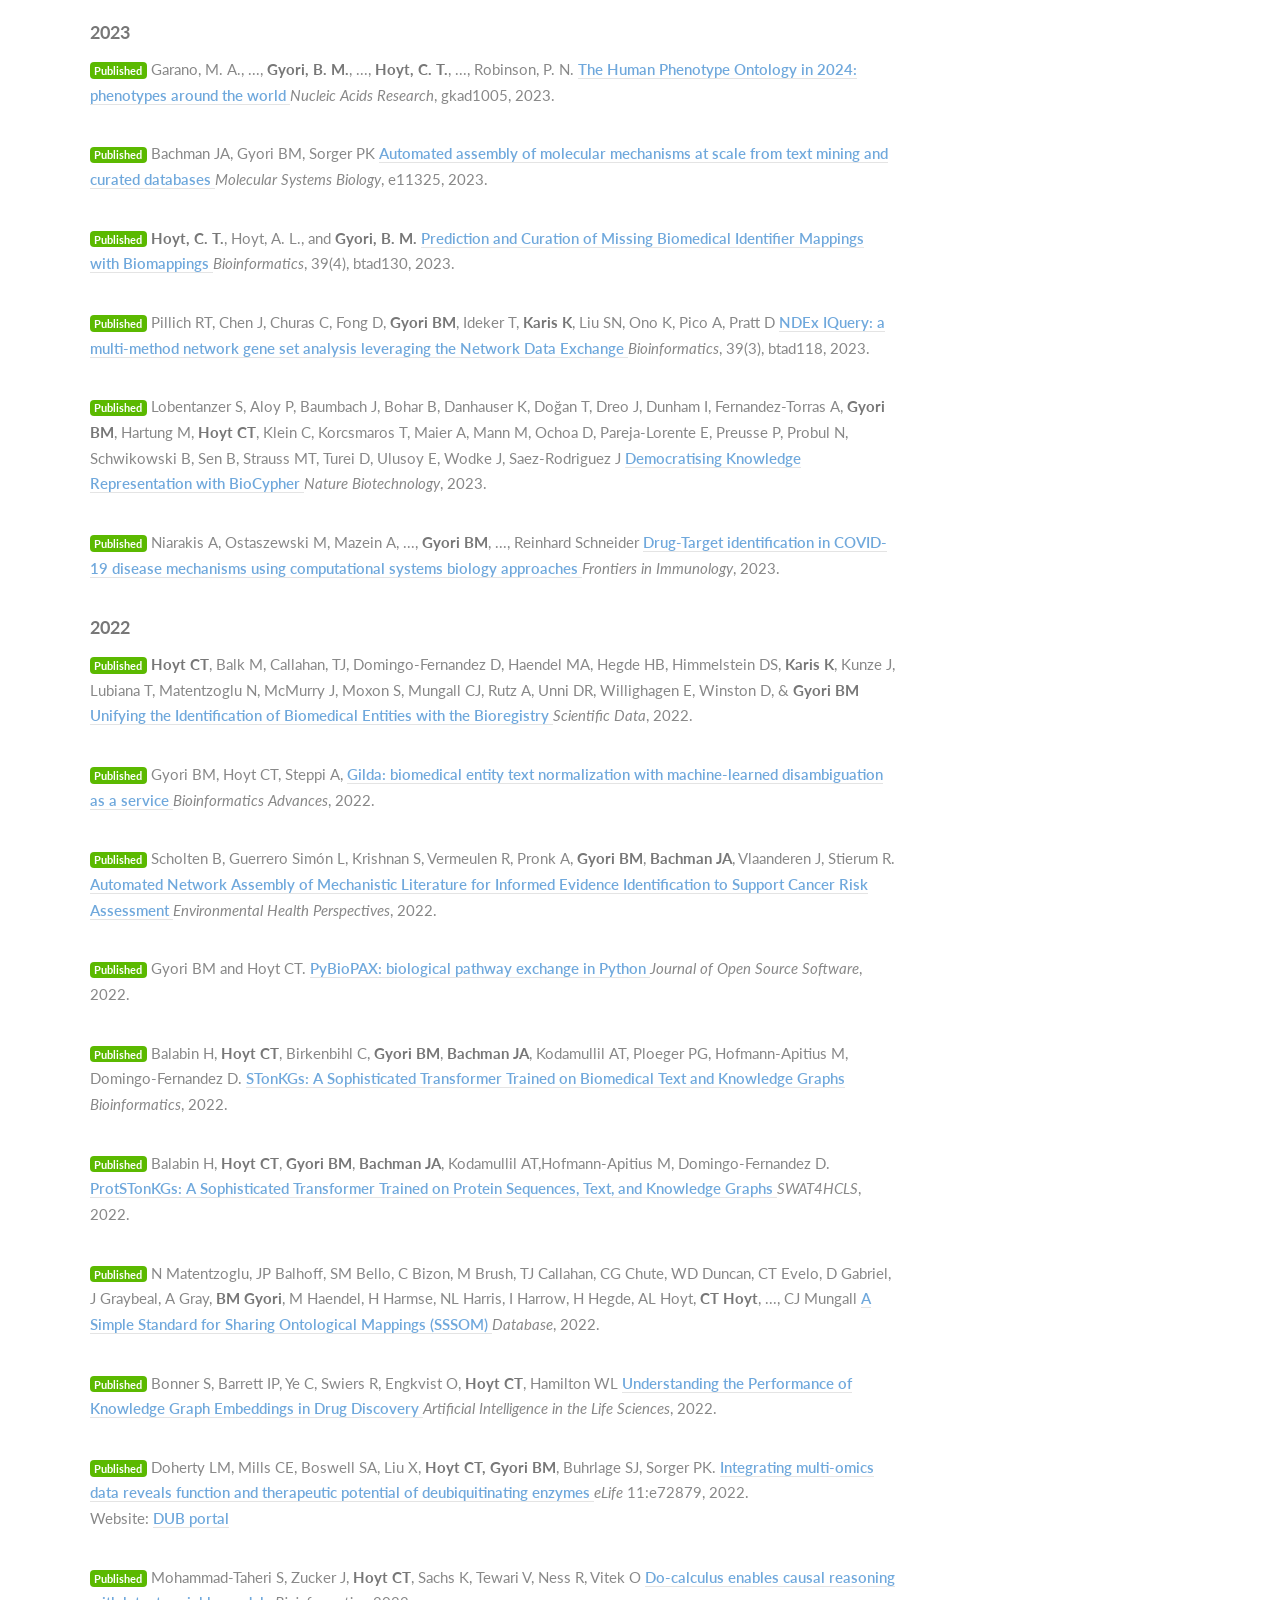
==== commit 9d4019b0: "Add profile links and PhD titles for lab members" ====
--- a/index.html
+++ b/index.html
@@ -620,7 +620,7 @@
                             <img src="images/gyori.png" alt="Benjamin Gyori" style="width:100%">
                             <div class="containerx">
                                 <strong>Benjamin M. Gyori, PhD</strong>
-                                <p class="title">Associate professor <a href="https://github.com/bgyori" class="icon fab fa-github" target="_blank"><span class="label">GitHub</span></a> <a href="https://scholar.google.com/citations?hl=en&user=kH9LOHMAAAAJ" class="icon fas fa-graduation-cap" target="_blank"><span class="label">Google Scholar</span></a> <a href="https://orcid.org/0000-0001-9439-5346" class="icon fab fa-orcid" target="_blank"><span class="label">ORCID</span></a></p>
+                                <p class="title">Associate professor <a href="https://github.com/bgyori" class="icon fab fa-github" target="_blank"><span class="label">GitHub</span></a> <a href="https://scholar.google.com/citations?hl=en&user=kH9LOHMAAAAJ" class="icon fas fa-graduation-cap" target="_blank"><span class="label">Google Scholar</span></a> <a href="https://orcid.org/0000-0001-9439-5346" class="icon fab fa-orcid" target="_blank"><span class="label">ORCID</span></a> <a href="https://www.linkedin.com/in/bgyori/" class="icon fab fa-linkedin" target="_blank"><span class="label">LinkedIn</span></a></p>
                             </div>
                         </div>
                     </div>
@@ -658,7 +658,7 @@
                             <img src="images/buz.png" alt="Buz Galbraith" style="width:100%">
                             <div class="containerx">
                                 <strong>Buz Galbraith</strong>
-                                <p class="title">PhD student <a href="https://github.com/buzgalbraith" class="icon fab fa-github" target="_blank"><span class="label">GitHub</span></a></p>
+                                <p class="title">PhD student <a href="https://github.com/buzgalbraith" class="icon fab fa-github" target="_blank"><span class="label">GitHub</span></a> <a href="https://orcid.org/0000-0002-7941-5545" class="icon fab fa-orcid" target="_blank"><span class="label">ORCID</span></a></p>
                             </div>
                         </div>
                     </div>
@@ -667,7 +667,7 @@
                             <img src="images/rawat.jpg" alt="Sameer Rawat" style="width:100%">
                             <div class="containerx">
                                 <strong>Sameer Rawat</strong>
-                                <p class="title">PhD student <a href="https://github.com/ssrawat-ml-chem-bio" class="icon fab fa-github" target="_blank"><span class="label">GitHub</span></a></p>
+                                <p class="title">PhD student <a href="https://github.com/ssrawat-ml-chem-bio" class="icon fab fa-github" target="_blank"><span class="label">GitHub</span></a> <a href="https://orcid.org/0009-0006-9618-2153" class="icon fab fa-orcid" target="_blank"><span class="label">ORCID</span></a></p>
                             </div>
                         </div>
                     </div>
@@ -705,7 +705,7 @@
                             <img src="images/nanglo.jpg" alt="Tenzin Nanglo" style="width:100%">
                             <div class="containerx">
                                 <strong>Tenzin Nanglo</strong>
-                                <p class="title">Scientific software developer <a href="https://github.com/nanglo123" class="icon fab fa-github" target="_blank"><span class="label">GitHub</span></a></p>
+                                <p class="title">Scientific software developer <a href="https://github.com/nanglo123" class="icon fab fa-github" target="_blank"><span class="label">GitHub</span></a> <a href="https://www.linkedin.com/in/tnanglo/" class="icon fab fa-linkedin" target="_blank"><span class="label">LinkedIn</span></a></p>
                             </div>
                         </div>
                     </div>
@@ -714,7 +714,7 @@
                             <img src="images/yan.png" alt="Haohang Yan" style="width:100%">
                             <div class="containerx">
                                 <strong>Haohang Yan</strong>
-                                <p class="title">Scientific software developer <a href="https://github.com/haohangyan" class="icon fab fa-github" target="_blank"><span class="label">GitHub</span></a></p>
+                                <p class="title">Scientific software developer <a href="https://github.com/haohangyan" class="icon fab fa-github" target="_blank"><span class="label">GitHub</span></a> <a href="https://www.linkedin.com/in/haohangyan/" class="icon fab fa-linkedin" target="_blank"><span class="label">LinkedIn</span></a></p>
                             </div>
                         </div>
                     </div>
@@ -722,8 +722,8 @@
                         <div class="card">
                             <img src="images/gyongyi.png" alt="Gyongyi Szilagyi" style="width:100%">
                             <div class="containerx">
-                                <strong>Gyongyi Szilagyi</strong>
-                                <p class="title">Senior research scientist <a href="https://scholar.google.com/citations?user=zffj00YAAAAJ&hl=en&oi=ao" class="icon fas fa-graduation-cap" target="_blank"><span class="label">Google Scholar</span></a></p>
+                                <strong>Gyongyi Szilagyi, PhD</strong>
+                                <p class="title">Senior research scientist <a href="https://scholar.google.com/citations?user=zffj00YAAAAJ&hl=en&oi=ao" class="icon fas fa-graduation-cap" target="_blank"><span class="label">Google Scholar</span></a> <a href="https://orcid.org/0009-0006-9666-6449" class="icon fab fa-orcid" target="_blank"><span class="label">ORCID</span></a></p>
                             </div>
                         </div>
                     </div>
@@ -734,7 +734,7 @@
                             <img src="images/marfatia.png" alt="Prasham Marfatia" style="width:100%">
                             <div class="containerx">
                                 <strong>Prasham Marfatia</strong>
-                                <p class="title">Scientific software developer <a href="https://github.com/prasham21" class="icon fab fa-github" target="_blank"><span class="label">GitHub</span></a></p>
+                                <p class="title">Scientific software developer <a href="https://github.com/prasham21" class="icon fab fa-github" target="_blank"><span class="label">GitHub</span></a> <a href="https://www.linkedin.com/in/prasham-marfatia-59337119b/" class="icon fab fa-linkedin" target="_blank"><span class="label">LinkedIn</span></a></p>
                             </div>
                         </div>
                     </div>
@@ -743,7 +743,7 @@
                             <img src="images/enrique.png" alt="Enrique Noriega" style="width:100%">
                             <div class="containerx">
                                 <strong>Enrique Noriega, PhD</strong>
-                                <p class="title">Research scientist <a href="https://github.com/enoriega" class="icon fab fa-github" target="_blank"><span class="label">GitHub</span></a><a href="https://scholar.google.com/citations?user=s7Kx6H8AAAAJ" class="icon fas fa-graduation-cap" target="_blank"><span class="label">Google Scholar</span></a> <a href="https://orcid.org/0000-0001-7150-2989" class="icon fab fa-orcid" target="_blank"><span class="label">ORCID</span></a></p>
+                                <p class="title">Research scientist <a href="https://github.com/enoriega" class="icon fab fa-github" target="_blank"><span class="label">GitHub</span></a> <a href="https://scholar.google.com/citations?user=s7Kx6H8AAAAJ" class="icon fas fa-graduation-cap" target="_blank"><span class="label">Google Scholar</span></a> <a href="https://orcid.org/0000-0001-7150-2989" class="icon fab fa-orcid" target="_blank"><span class="label">ORCID</span></a> <a href="https://www.linkedin.com/in/enoriega/" class="icon fab fa-linkedin" target="_blank"><span class="label">LinkedIn</span></a></p>
                             </div>
                         </div>
                     </div>
@@ -752,7 +752,7 @@
                             <img src="images/lim.jpg" alt="Thomas Lim" style="width:100%">
                             <div class="containerx">
                                 <strong>Thomas Lim</strong>
-                                <p class="title">PhD student <a href="https://github.com/thomaslim6793" class="icon fab fa-github" target="_blank"><span class="label">GitHub</span></a></p>
+                                <p class="title">PhD student <a href="https://github.com/thomaslim6793" class="icon fab fa-github" target="_blank"><span class="label">GitHub</span></a> <a href="https://orcid.org/0009-0005-0295-8866" class="icon fab fa-orcid" target="_blank"><span class="label">ORCID</span></a></p>
                             </div>
                         </div>
                     </div>
@@ -772,7 +772,7 @@
                             <img src="images/oscar.png" alt="Oscar Ji" style="width:100%">
                             <div class="containerx">
                                 <strong>Oscar Ji</strong>
-                                <p class="title">Undergraduate research assistant <a href="https://github.com/kanghosaeyo" class="icon fab fa-github" target="_blank"><span class="label">GitHub</span></a> <a href="https://orcid.org/0009-0009-3402-8013" class="icon fab fa-orcid" target="_blank"><span class="label">ORCID</span></a></p>
+                                <p class="title">Undergraduate research assistant <a href="https://github.com/kanghosaeyo" class="icon fab fa-github" target="_blank"><span class="label">GitHub</span></a> <a href="https://orcid.org/0009-0009-3402-8013" class="icon fab fa-orcid" target="_blank"><span class="label">ORCID</span></a> <a href="https://www.linkedin.com/in/oscar-ji/" class="icon fab fa-linkedin" target="_blank"><span class="label">LinkedIn</span></a></p>
                             </div>
                         </div>
                     </div>
@@ -781,7 +781,7 @@
                             <img src="images/ashwin.jpg" alt="Ashwin Satish" style="width:100%">
                             <div class="containerx">
                                 <strong>Ashwin Satish</strong>
-                                <p class="title">Master's student</p>
+                                <p class="title">Master's student <a href="https://github.com/NamikazeAsh" class="icon fab fa-github" target="_blank"><span class="label">GitHub</span></a></p>
                             </div>
                         </div>
                     </div>
@@ -799,7 +799,7 @@
                             <img src="images/buchner.jpg" alt="Bradley Buchner" style="width:100%">
                             <div class="containerx">
                                 <strong>Bradley Buchner</strong>
-                                <p class="title">Scientific software developer <a href="https://www.linkedin.com/in/bradley-buchner/" class="icon fab fa-linkedin" target="_blank"><span class="label">LinkedIn</span></a></p>
+                                <p class="title">Scientific software developer <a href="https://github.com/Bradley-Buchner" class="icon fab fa-github" target="_blank"><span class="label">GitHub</span></a> <a href="https://www.linkedin.com/in/bradley-buchner/" class="icon fab fa-linkedin" target="_blank"><span class="label">LinkedIn</span></a></p>
                             </div>
                         </div>
                     </div>
@@ -828,7 +828,7 @@
                             <img src="images/devadarshini.jpeg" alt="Devadarshini Pazhanivel" style="width:100%">
                             <div class="containerx">
                                 <strong>Devadarshini Pazhanivel</strong>
-                                <p class="title">Master's student <a href="https://www.linkedin.com/in/devadarshinipazhthen/" class="icon fab fa-linkedin" target="_blank"><span class="label">LinkedIn</span></a></p>
+                                <p class="title">Master's student <a href="https://github.com/Deva9102" class="icon fab fa-github" target="_blank"><span class="label">GitHub</span></a> <a href="https://www.linkedin.com/in/devadarshinipazhthen/" class="icon fab fa-linkedin" target="_blank"><span class="label">LinkedIn</span></a></p>
                             </div>
                         </div>
                     </div>
@@ -836,8 +836,8 @@
                         <div class="card">
                             <img src="images/daniela.jpg" alt="Daniela Gonzalez" style="width:100%">
                             <div class="containerx">
-                                <strong>Daniela Gonzalez</strong>
-                                <p class="title">Research scientist</p>
+                                <strong>Daniela Gonzalez, PhD</strong>
+                                <p class="title">Research scientist <a href="https://www.linkedin.com/in/daniela-alejandra-gonz%C3%A1lez/" class="icon fab fa-linkedin" target="_blank"><span class="label">LinkedIn</span></a></p>
                             </div>
                         </div>
                     </div>
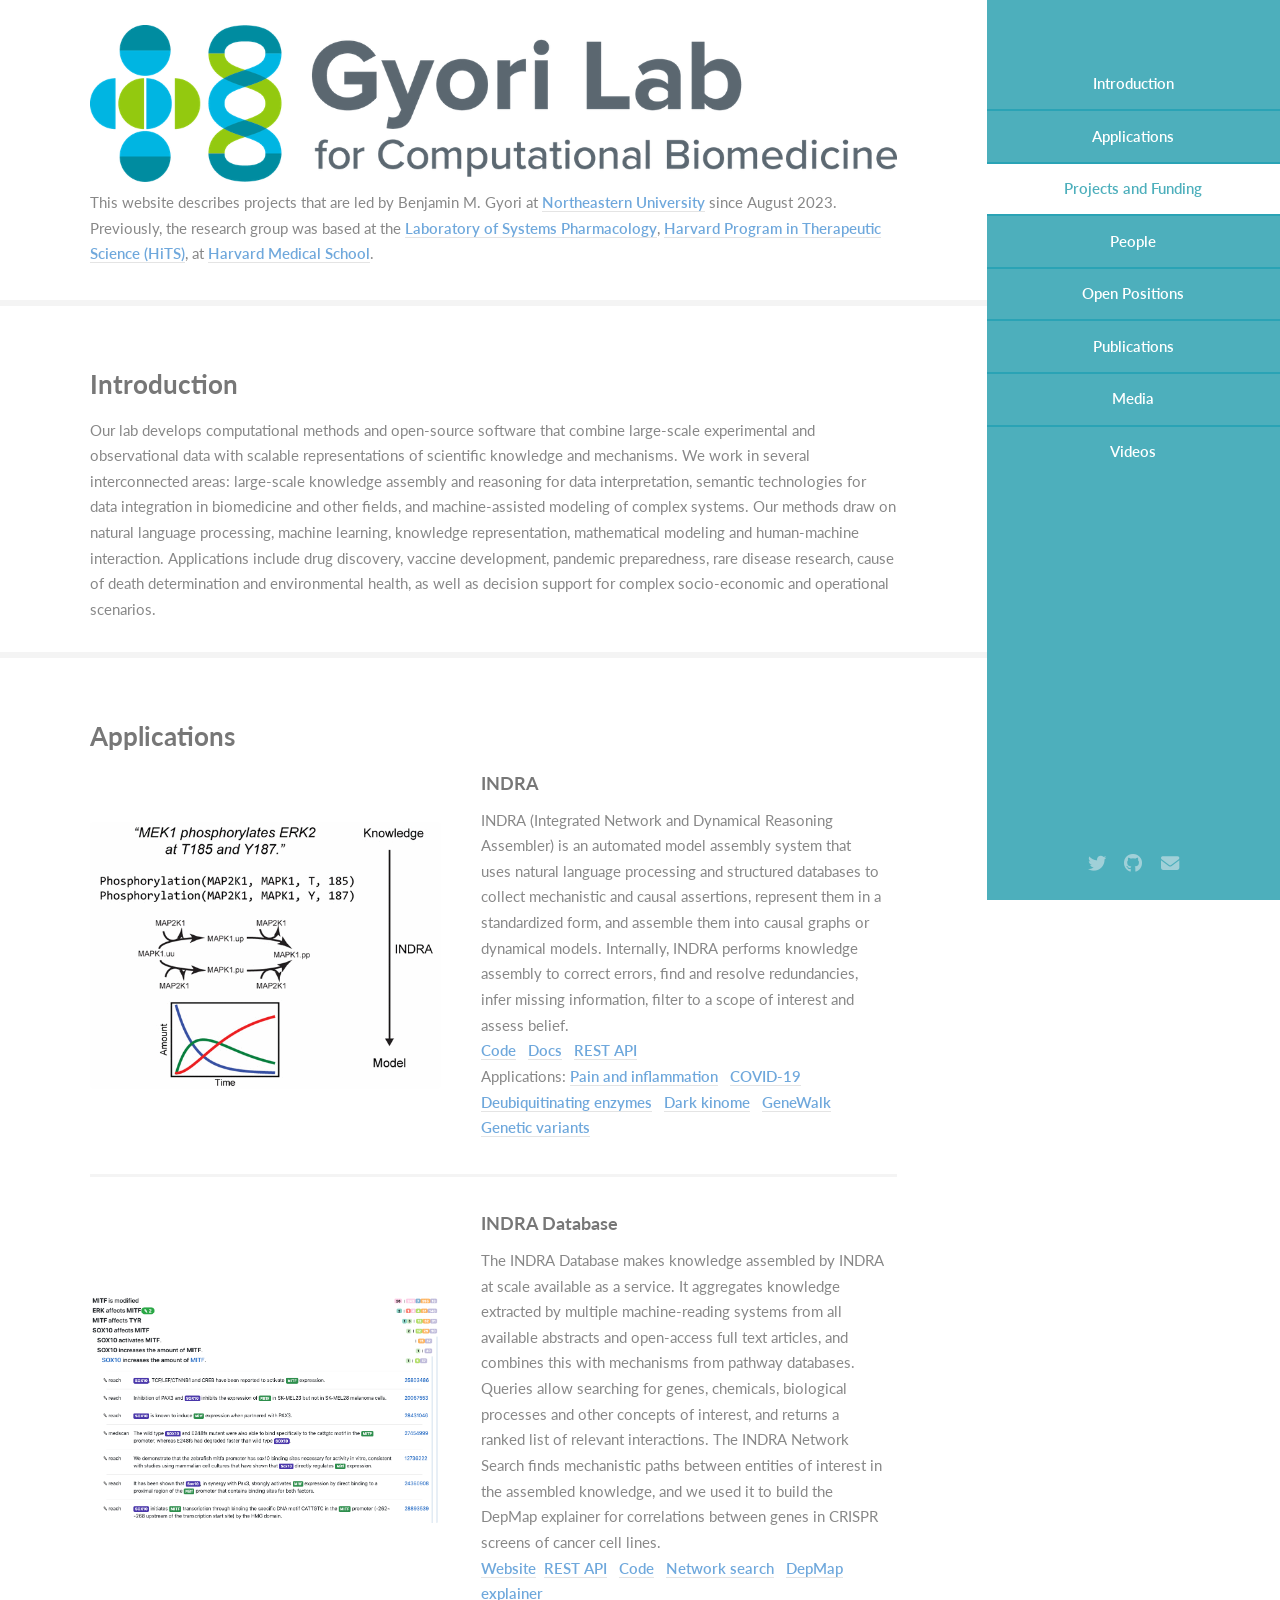
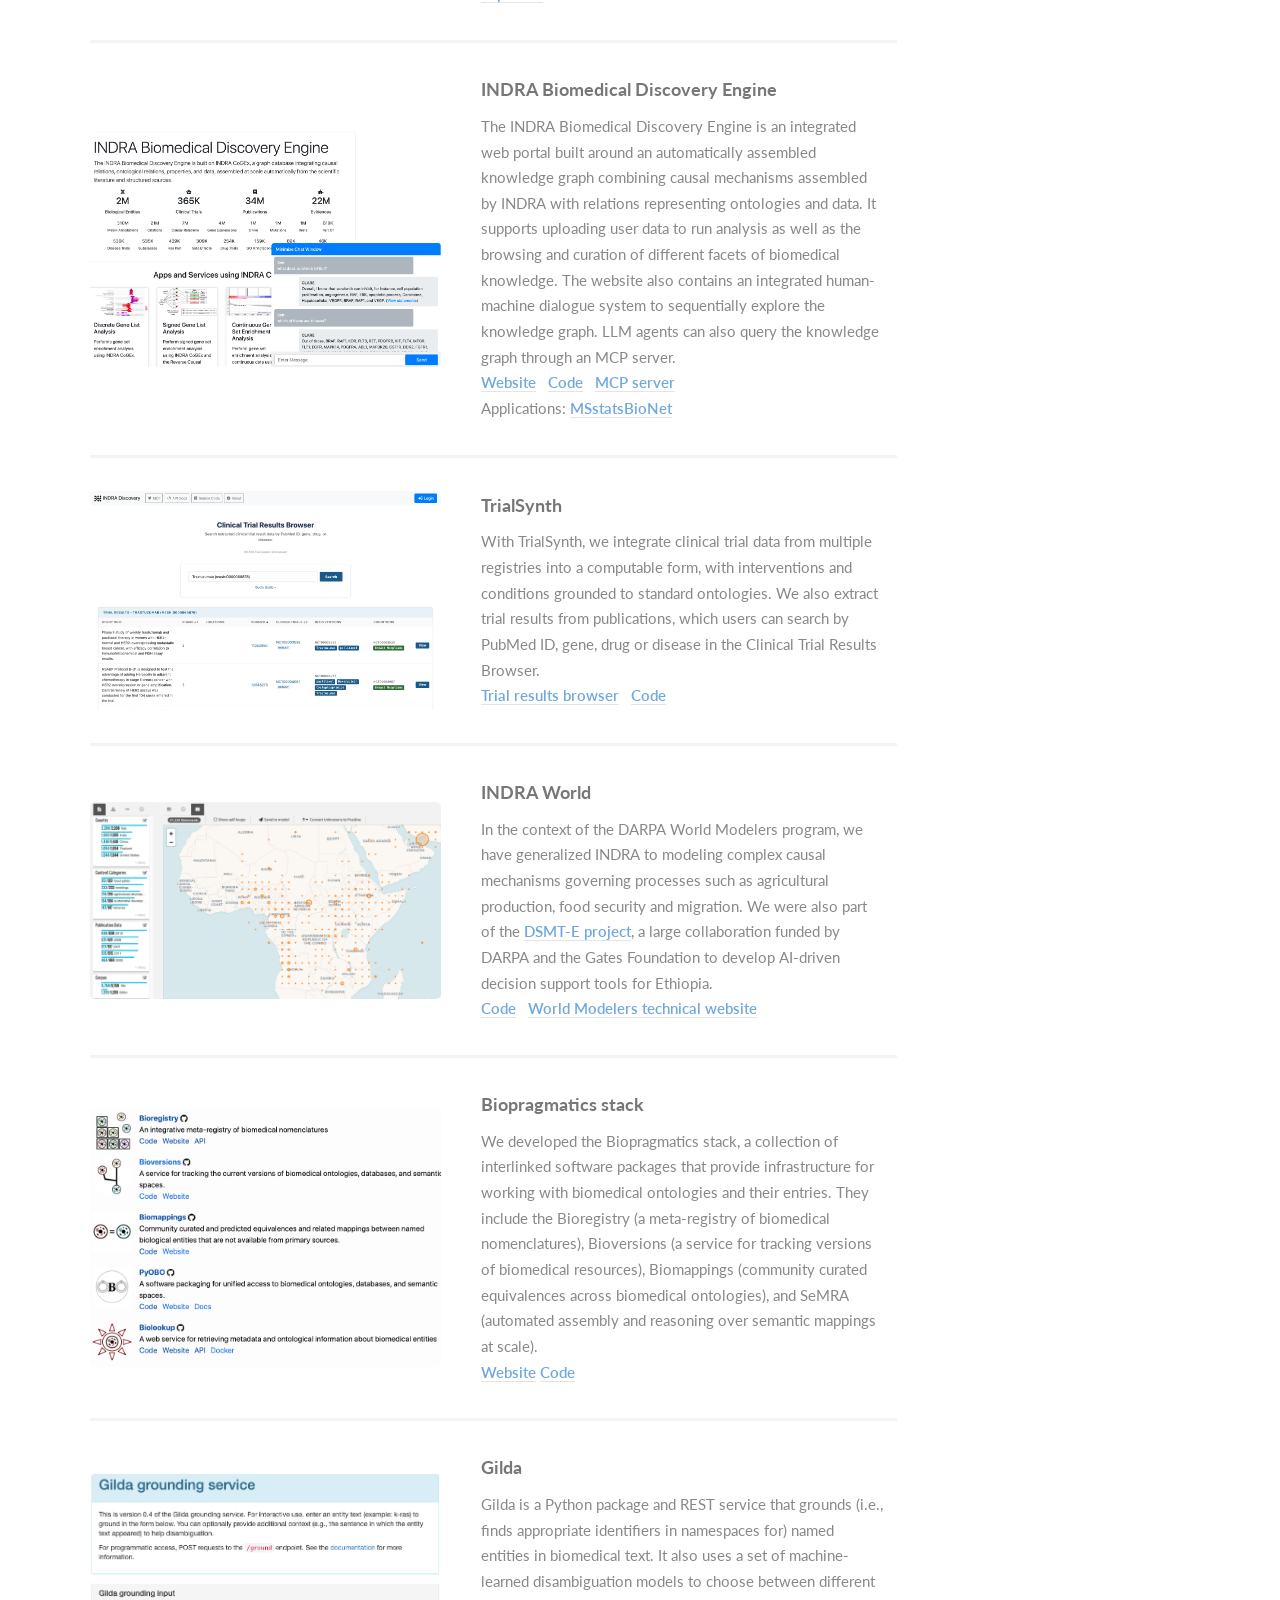
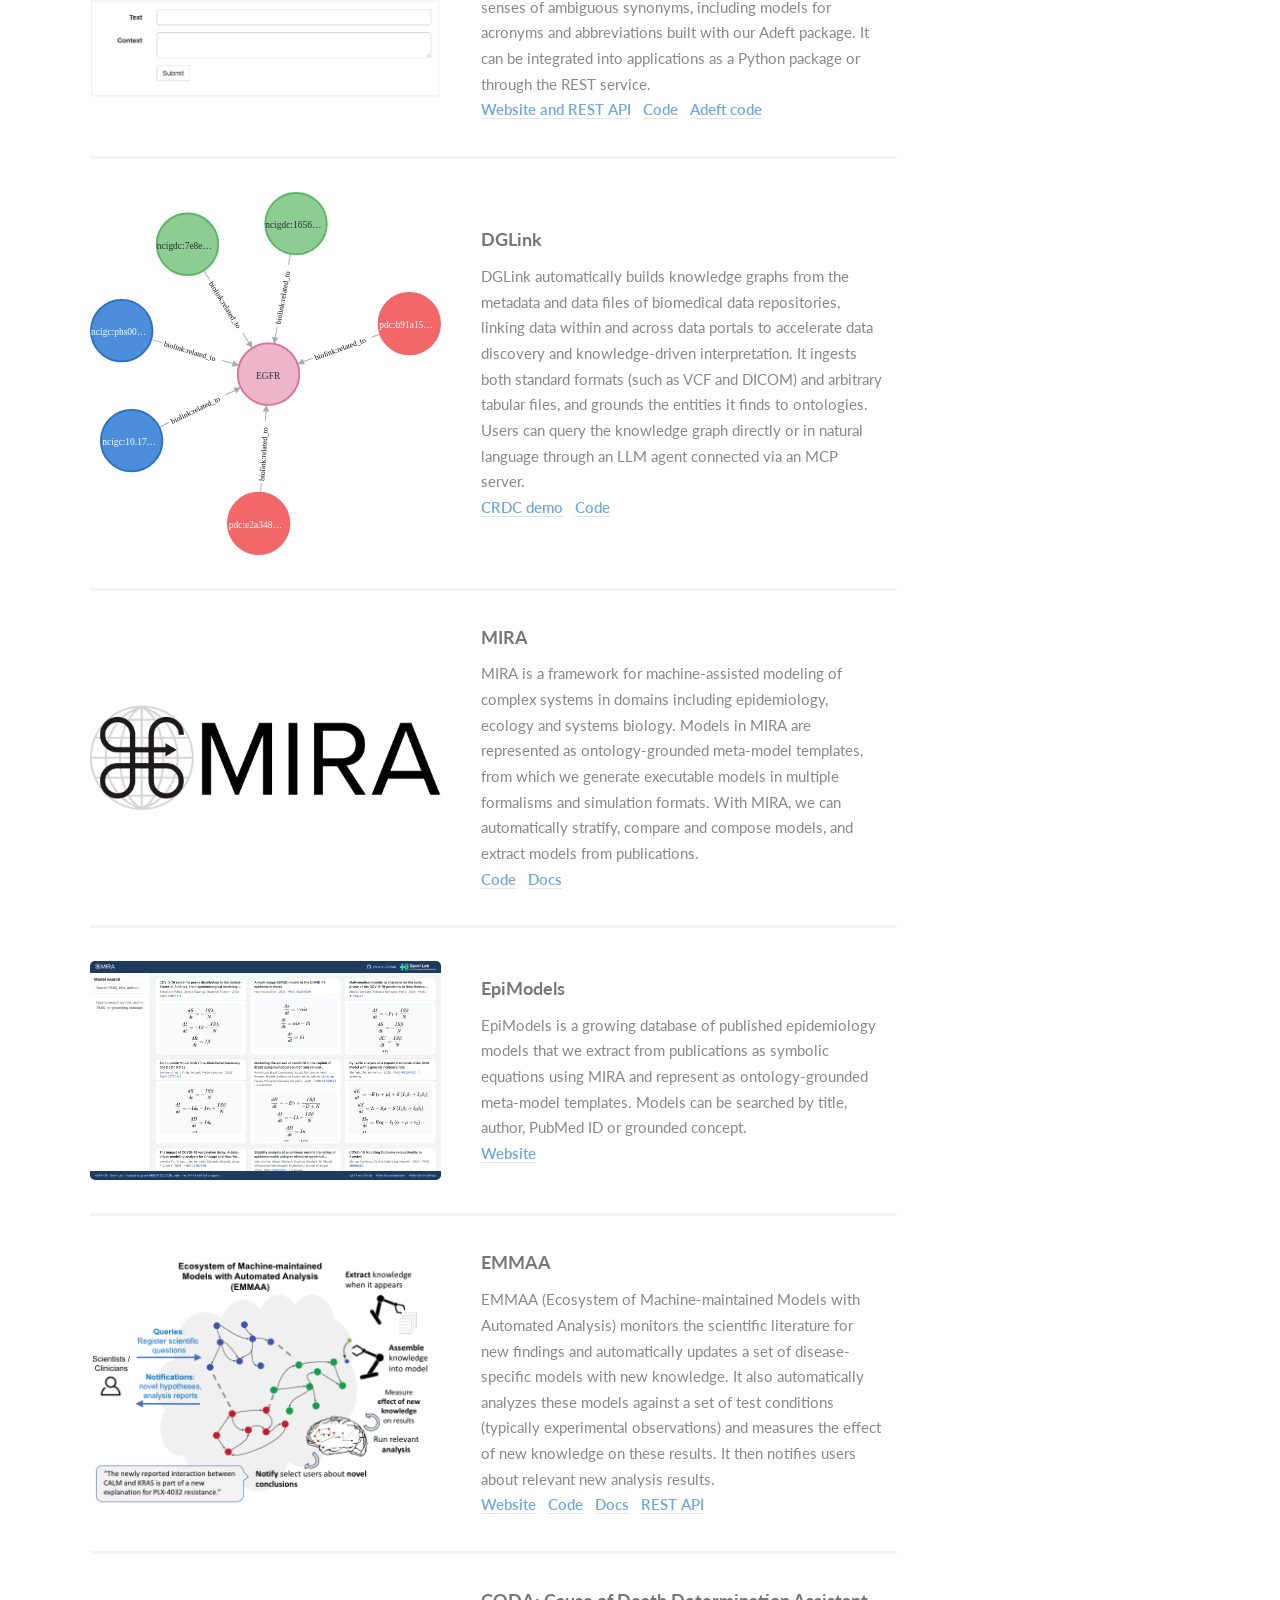
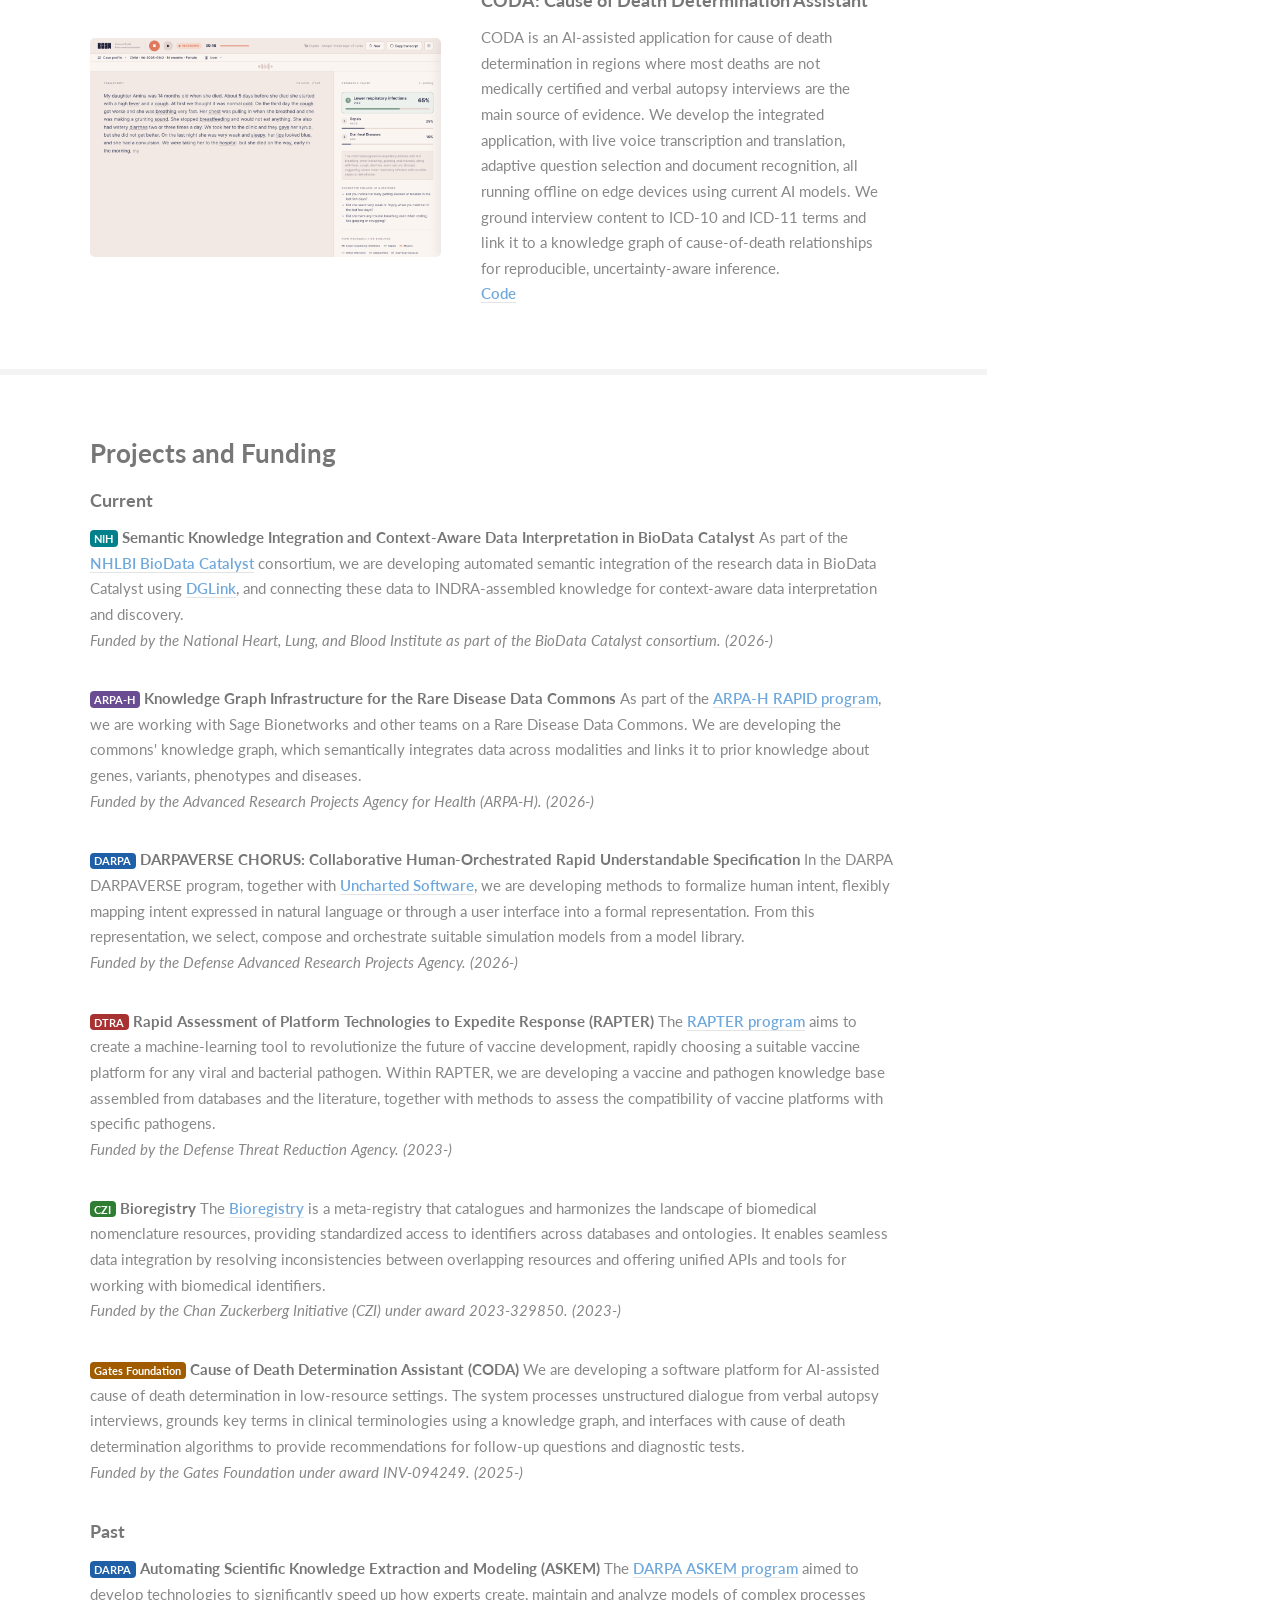
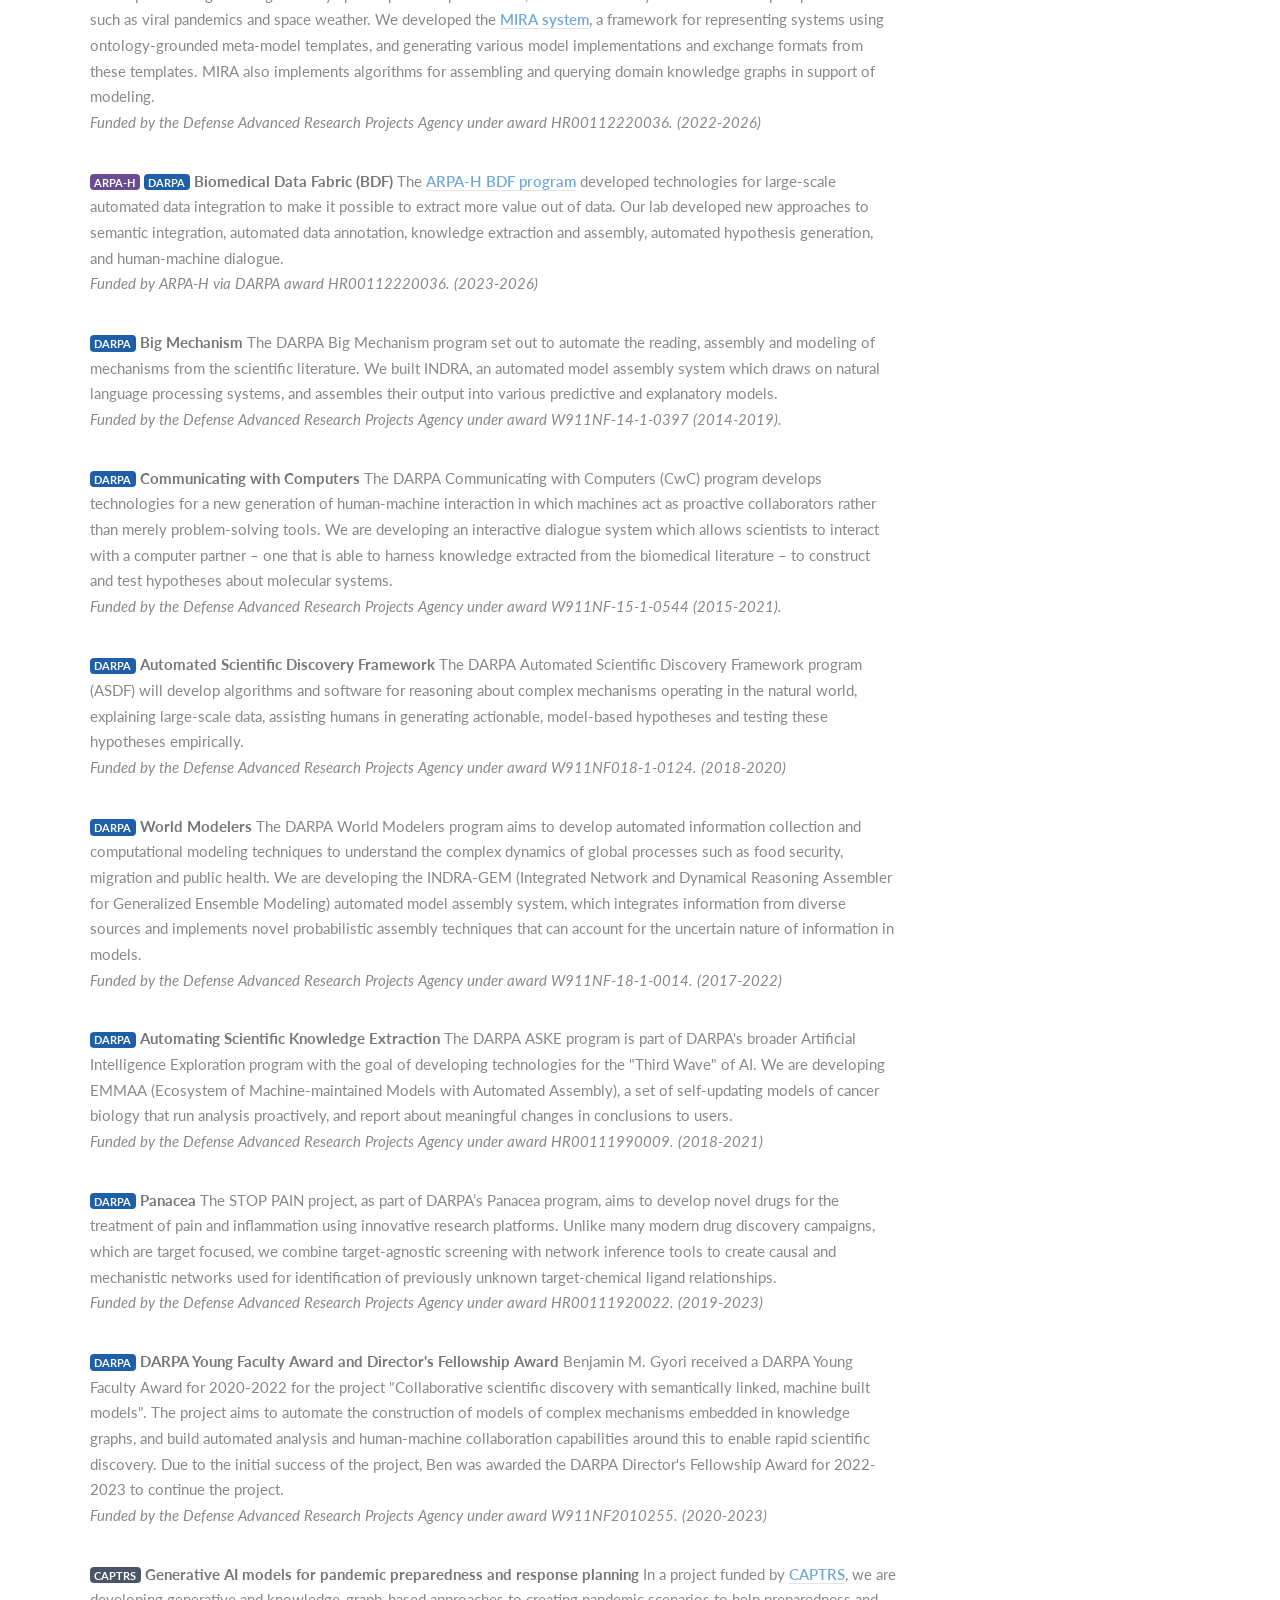
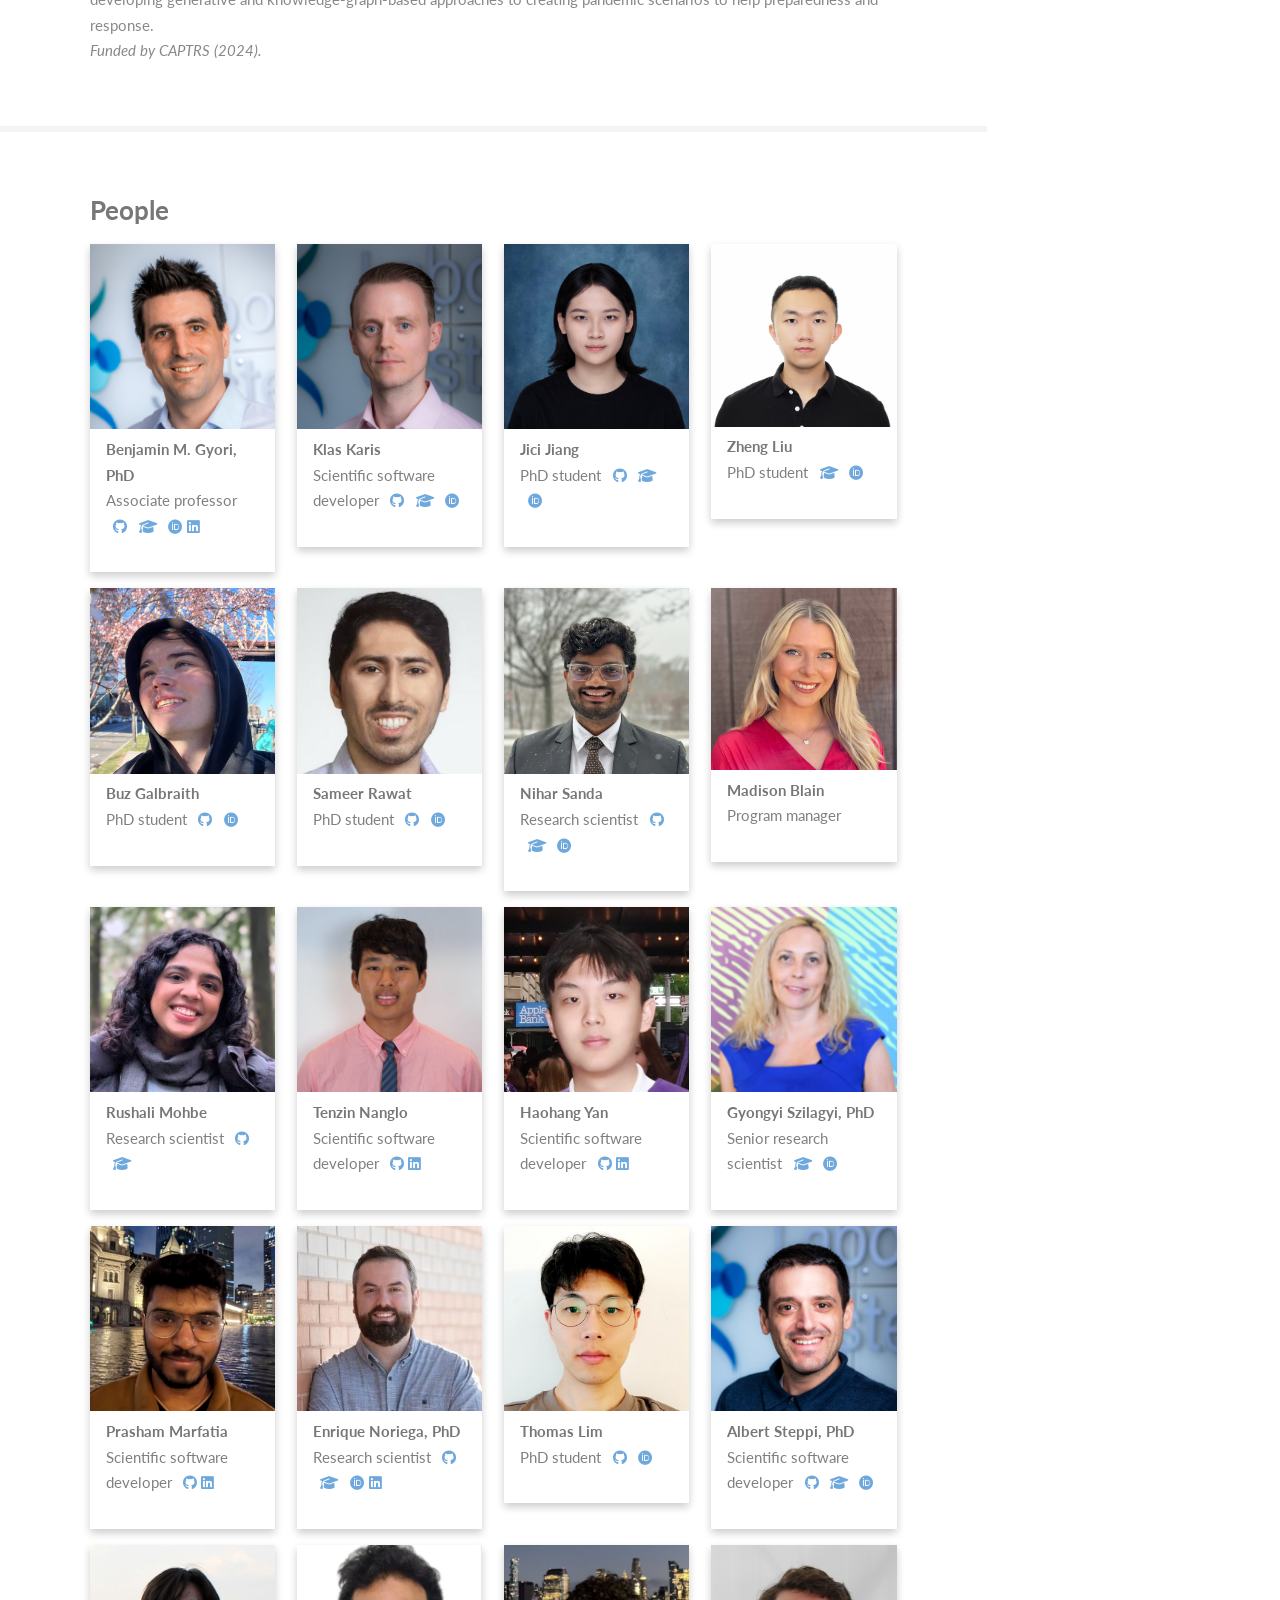
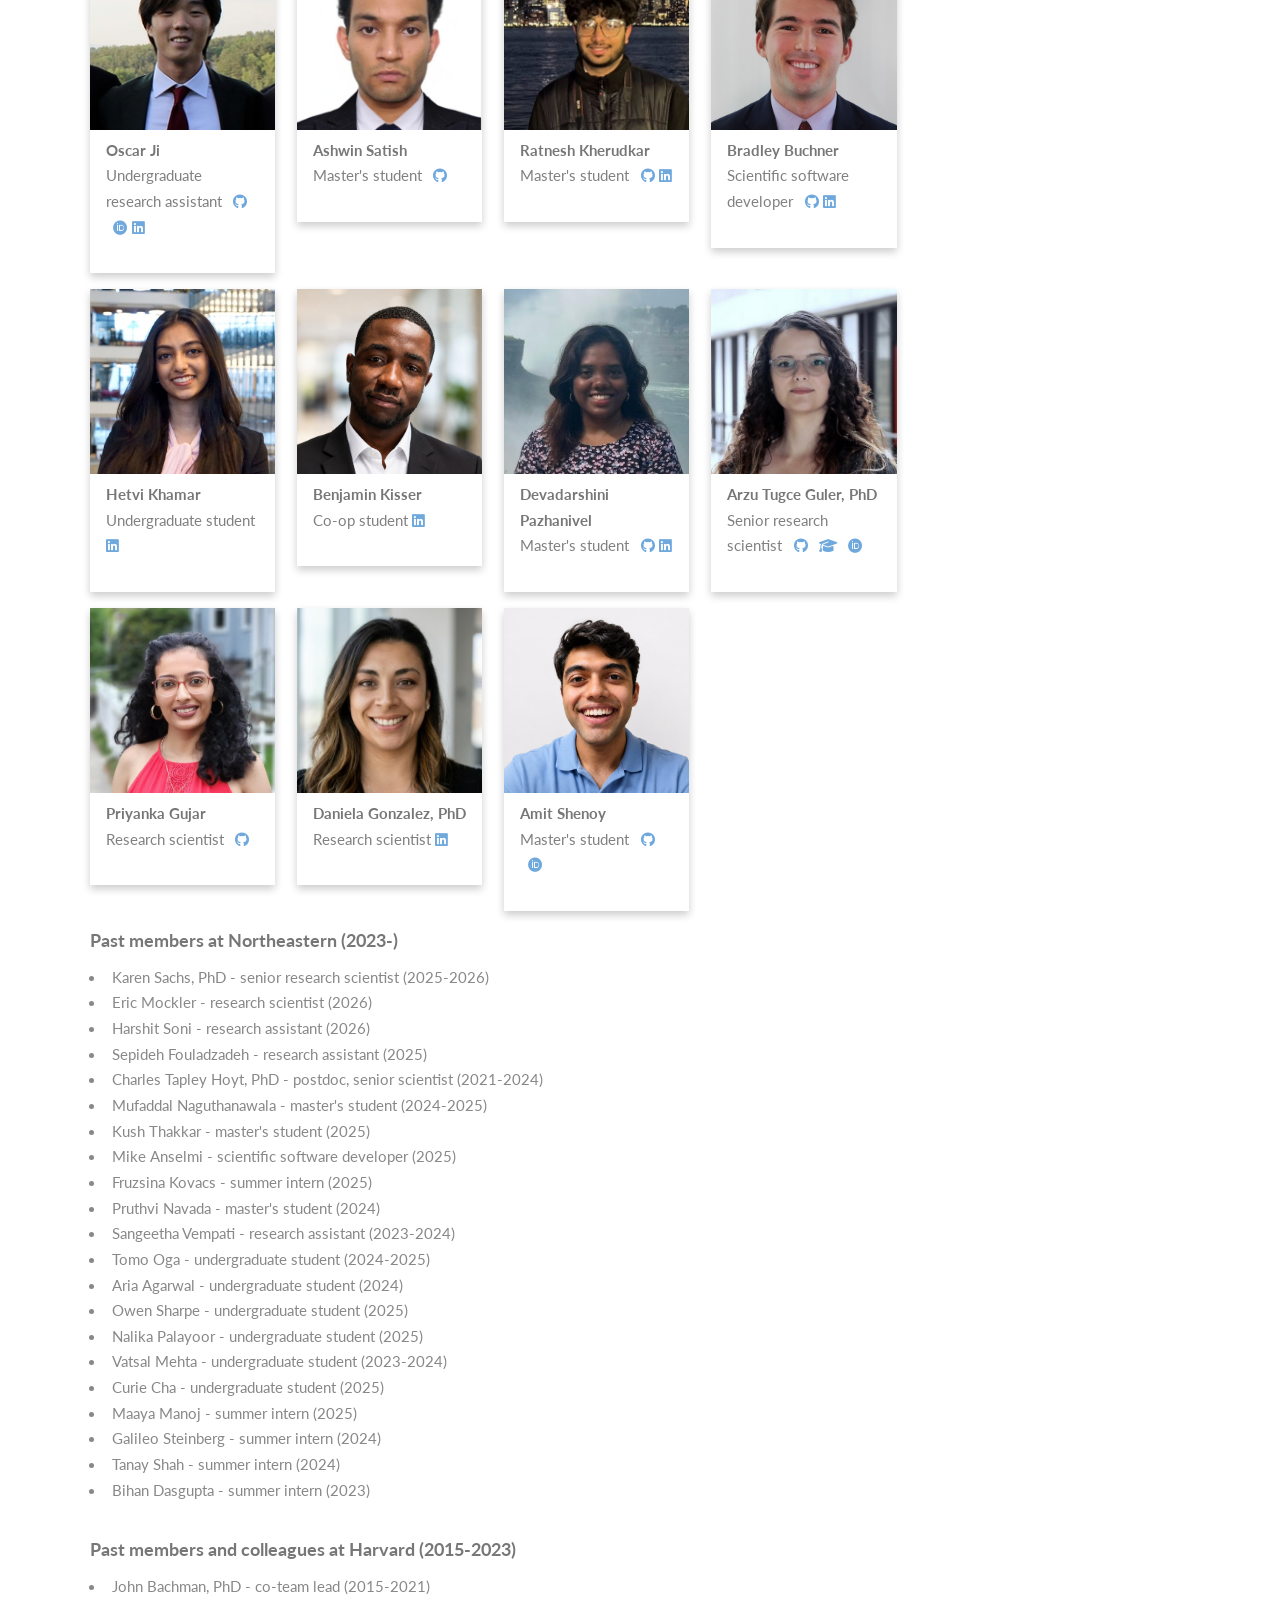
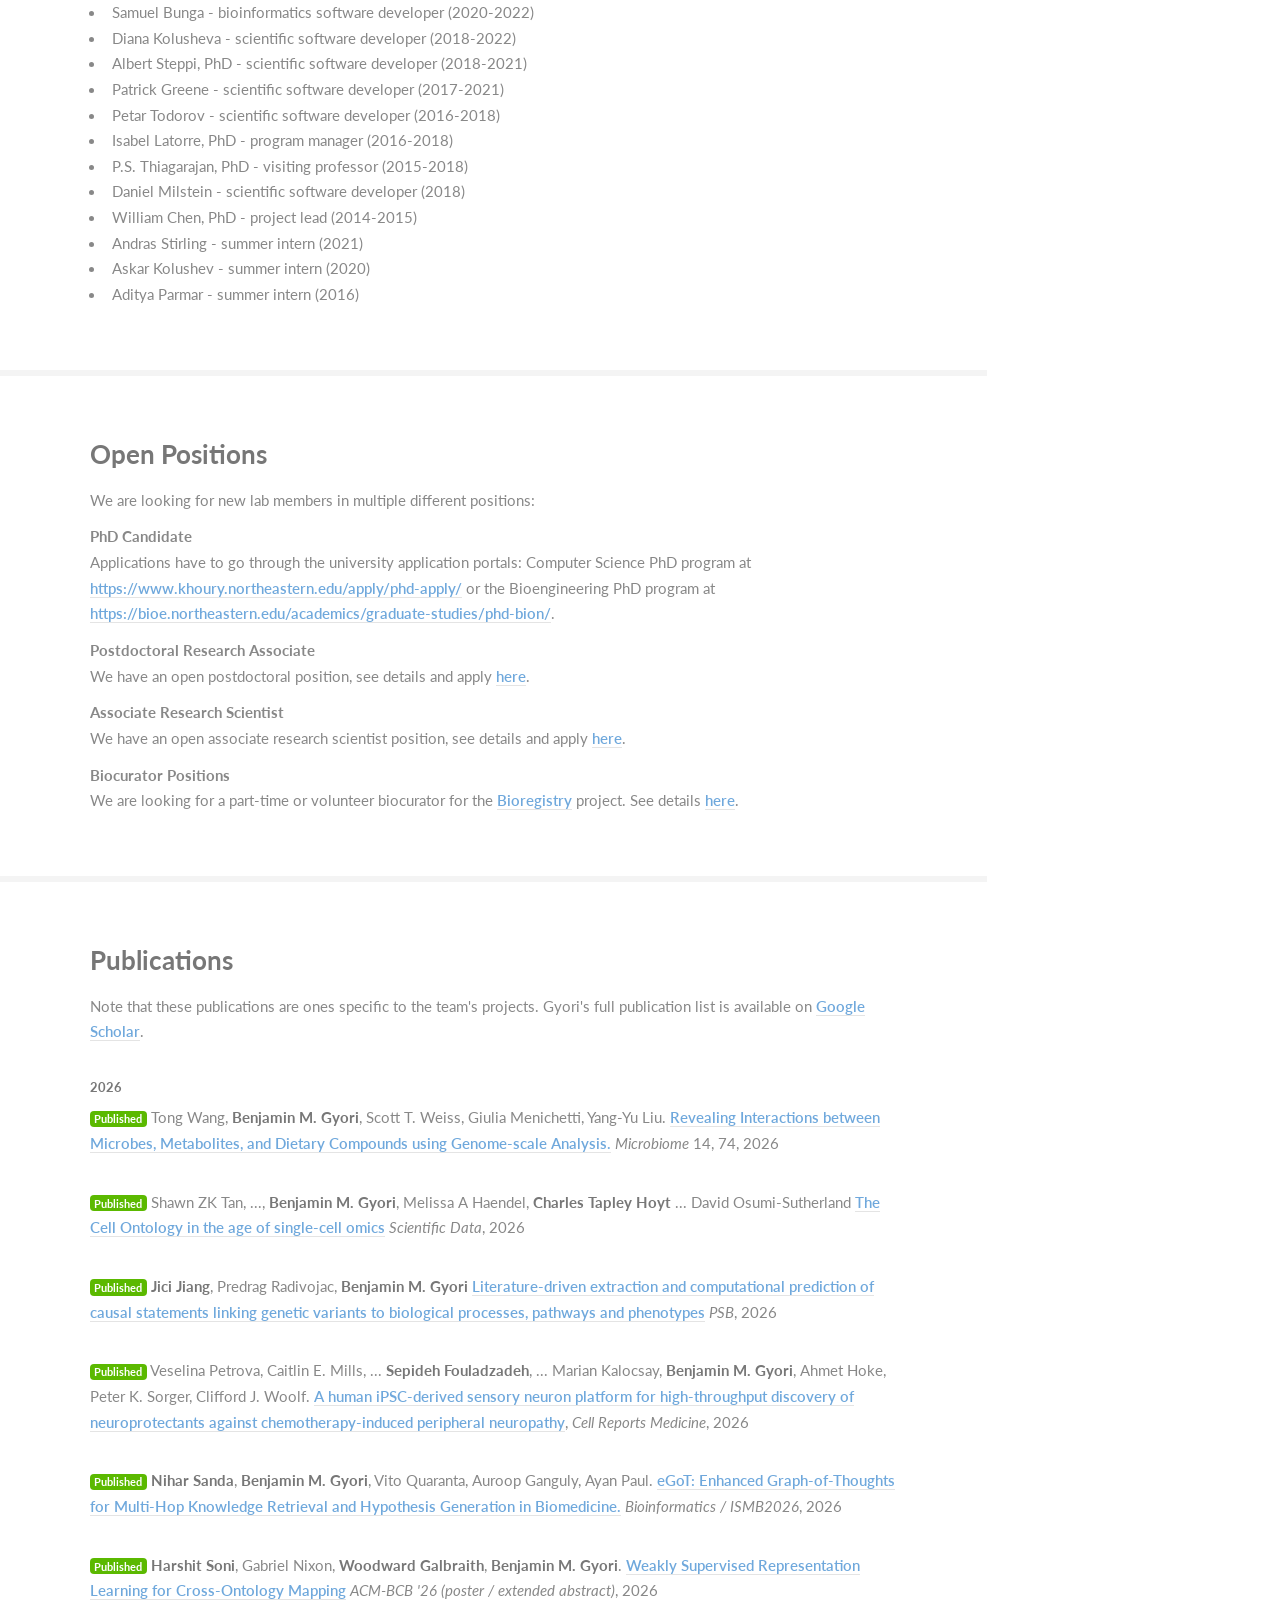
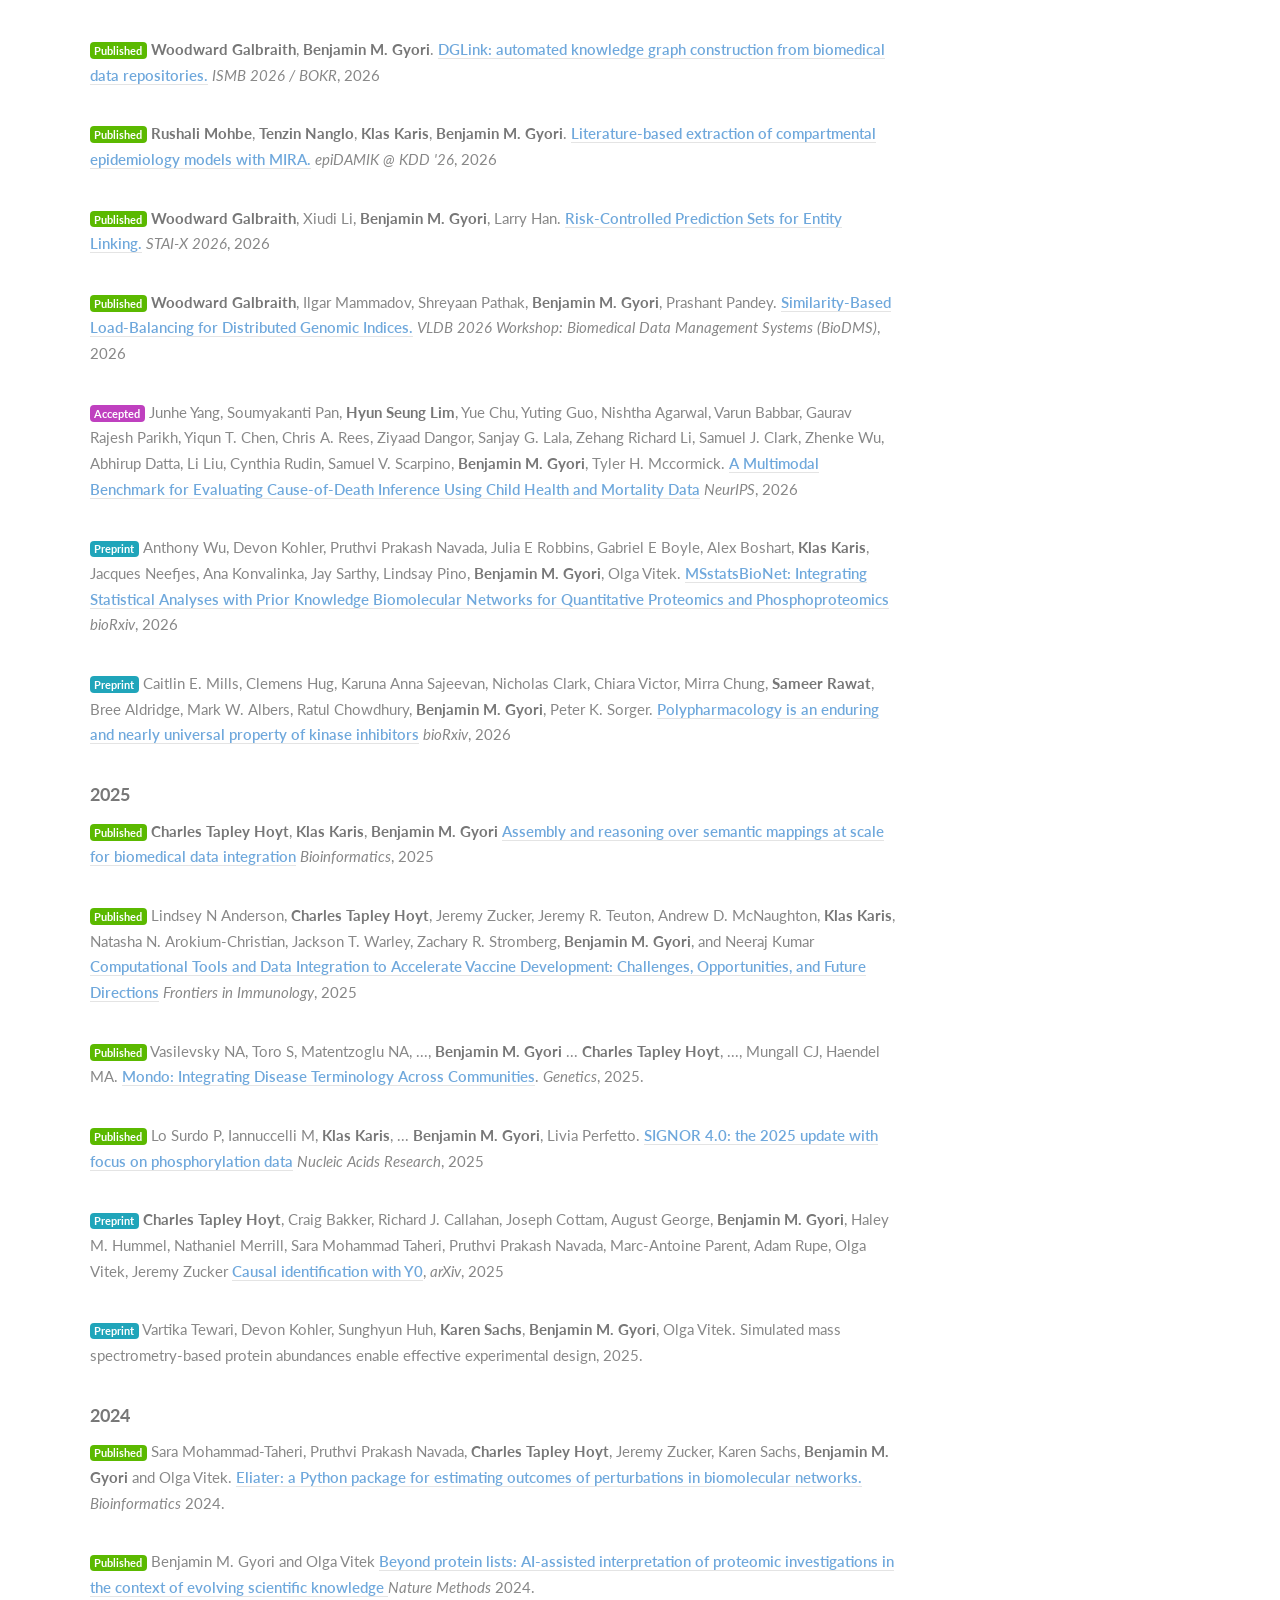
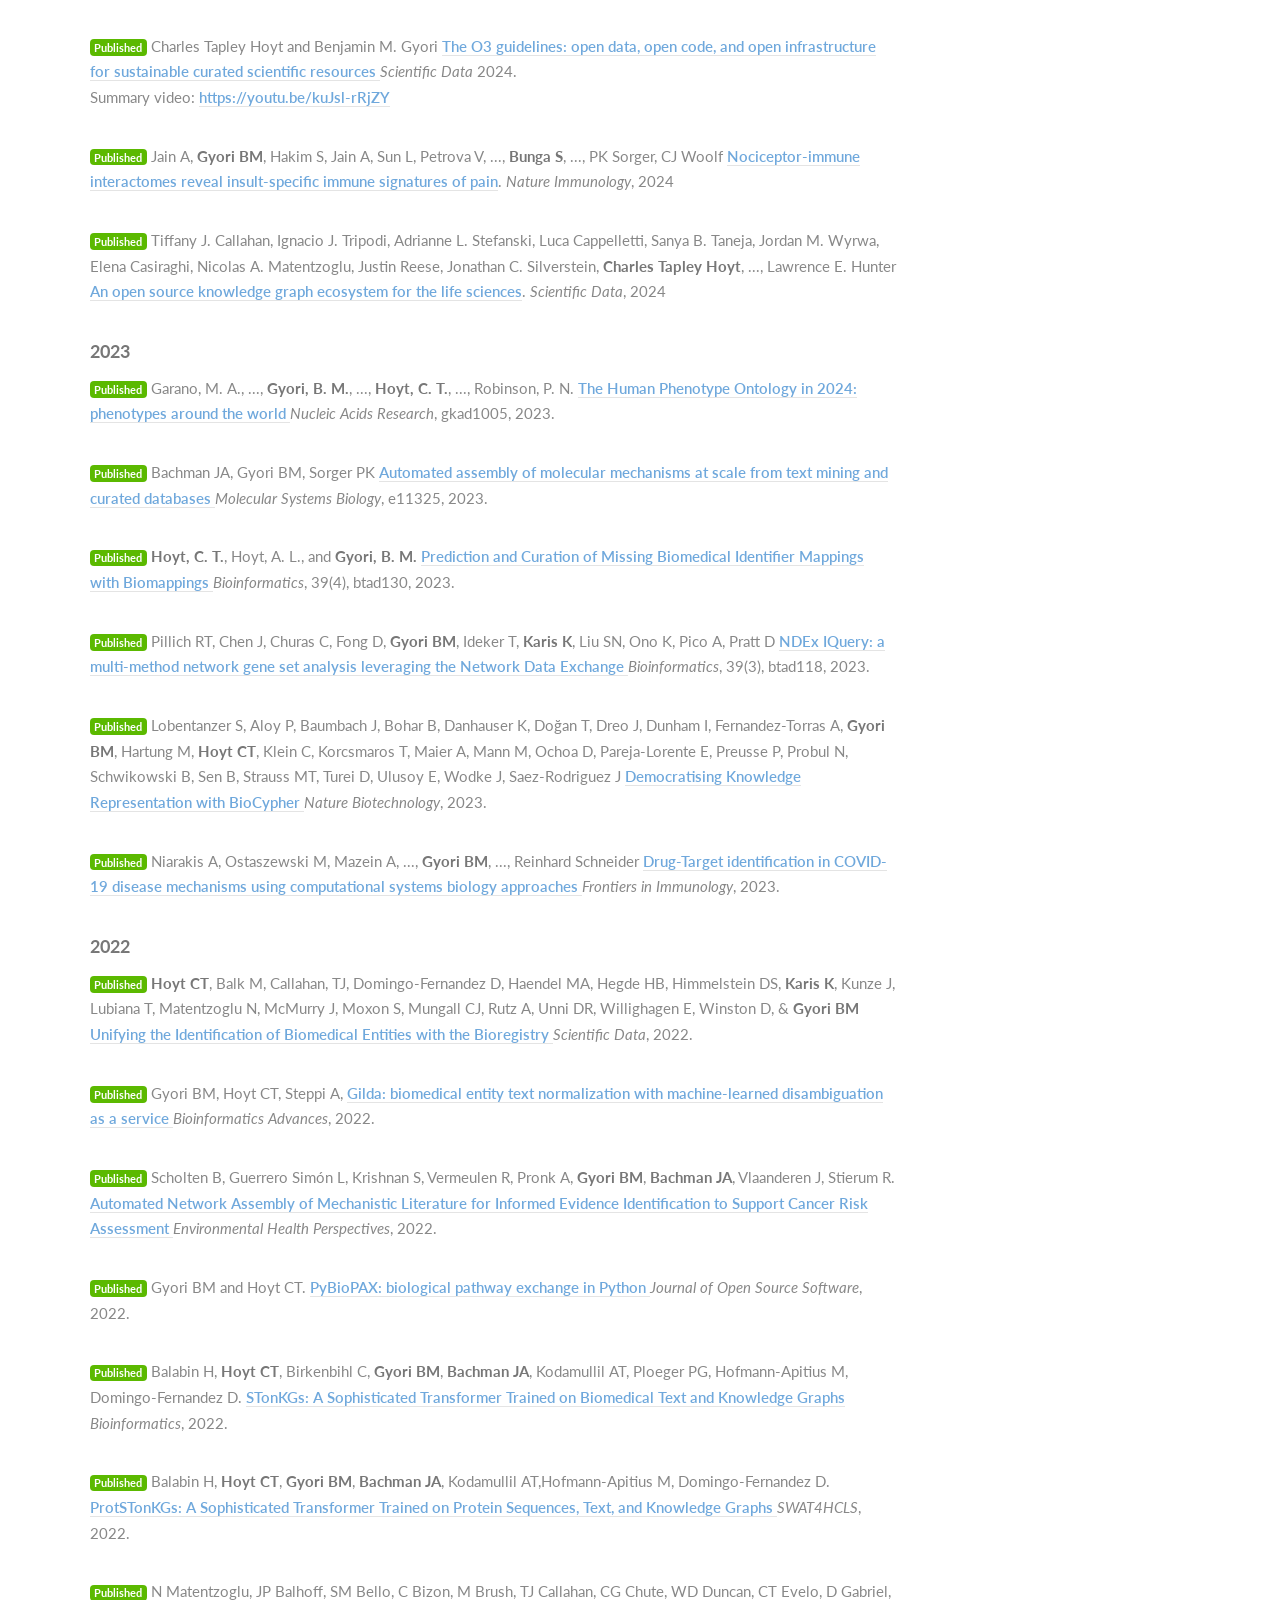
==== commit 9a47443d: "Update team" ====
--- a/index.html
+++ b/index.html
@@ -834,10 +834,39 @@
                     </div>
                     <div class="column">
                         <div class="card">
+                            <img src="images/tugce.jpg" alt="Arzu Tugce Guler" style="width:100%">
+                            <div class="containerx">
+                                <strong>Arzu Tugce Guler, PhD</strong>
+                                <p class="title">Senior research scientist <a href="https://github.com/arzutg" class="icon fab fa-github" target="_blank"><span class="label">GitHub</span></a> <a href="https://scholar.google.com/citations?user=2jplDXkAAAAJ" class="icon fas fa-graduation-cap" target="_blank"><span class="label">Google Scholar</span></a> <a href="https://orcid.org/0000-0002-6043-7824" class="icon fab fa-orcid" target="_blank"><span class="label">ORCID</span></a></p>
+                            </div>
+                        </div>
+                    </div>
+                </div>
+                <div class="row">
+                    <div class="column">
+                        <div class="card">
+                            <img src="images/priyanka.jpeg" alt="Priyanka Gujar" style="width:100%">
+                            <div class="containerx">
+                                <strong>Priyanka Gujar</strong>
+                                <p class="title">Research scientist <a href="https://github.com/Priyanka-Gujar" class="icon fab fa-github" target="_blank"><span class="label">GitHub</span></a></p>
+                            </div>
+                        </div>
+                    </div>
+                    <div class="column">
+                        <div class="card">
                             <img src="images/daniela.jpg" alt="Daniela Gonzalez" style="width:100%">
                             <div class="containerx">
                                 <strong>Daniela Gonzalez, PhD</strong>
                                 <p class="title">Research scientist <a href="https://www.linkedin.com/in/daniela-alejandra-gonz%C3%A1lez/" class="icon fab fa-linkedin" target="_blank"><span class="label">LinkedIn</span></a></p>
+                            </div>
+                        </div>
+                    </div>
+                    <div class="column">
+                        <div class="card">
+                            <img src="images/amit.jpg" alt="Amit Shenoy" style="width:100%">
+                            <div class="containerx">
+                                <strong>Amit Shenoy</strong>
+                                <p class="title">Master's student <a href="https://github.com/xX-its-amit-Xx" class="icon fab fa-github" target="_blank"><span class="label">GitHub</span></a> <a href="https://orcid.org/0009-0005-6354-4253" class="icon fab fa-orcid" target="_blank"><span class="label">ORCID</span></a></p>
                             </div>
                         </div>
                     </div>
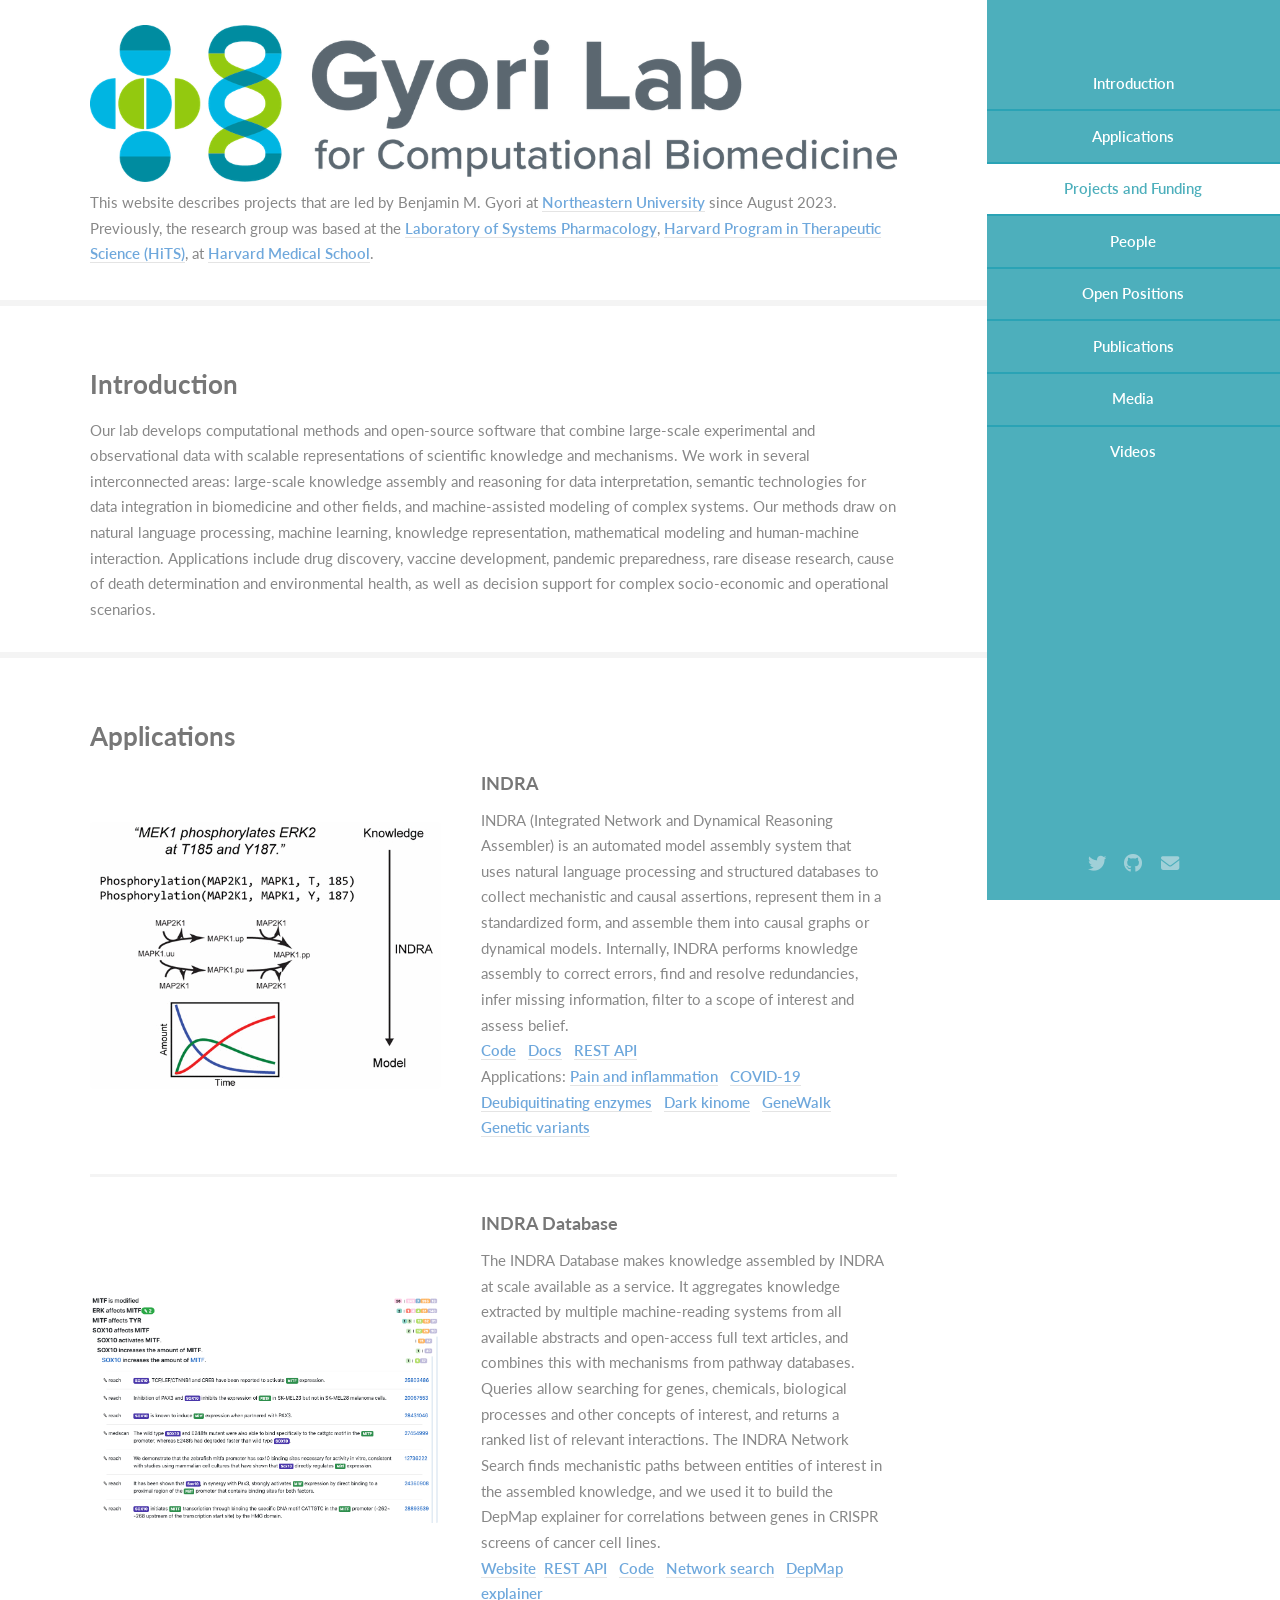
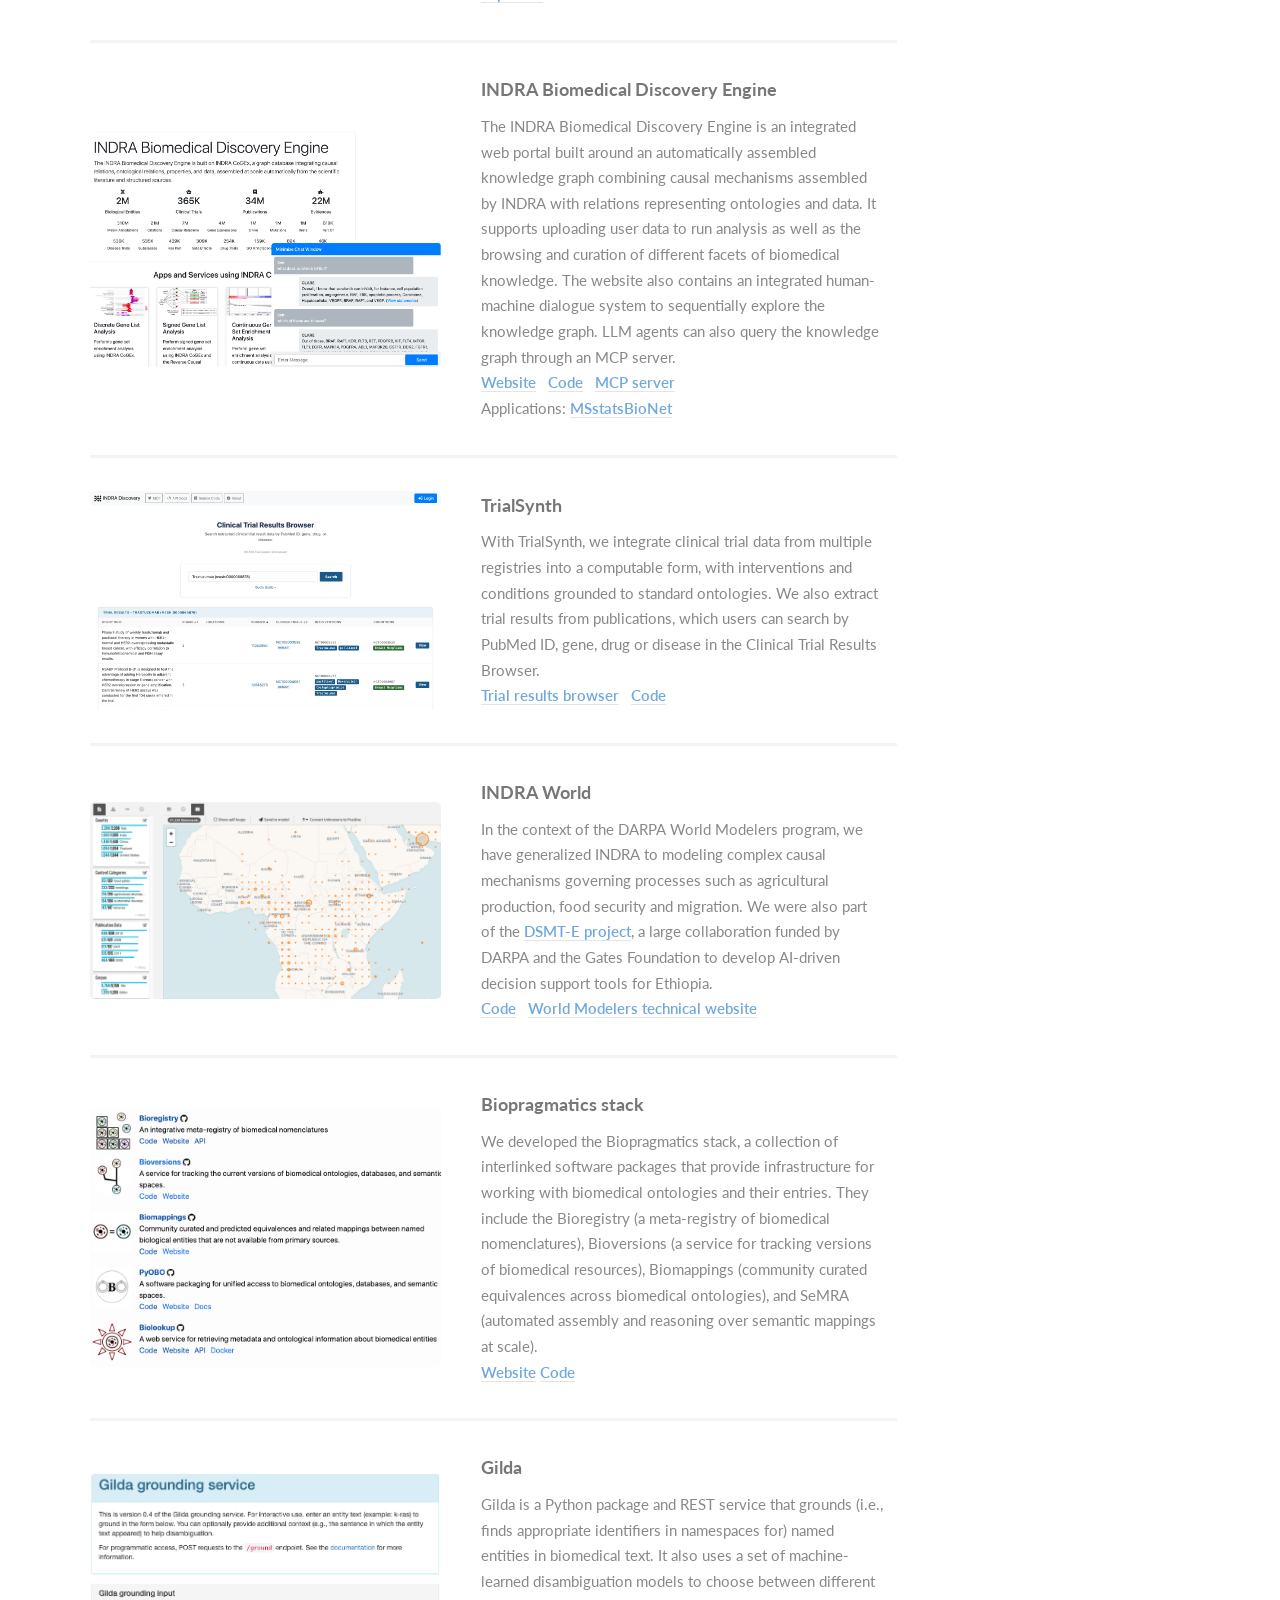
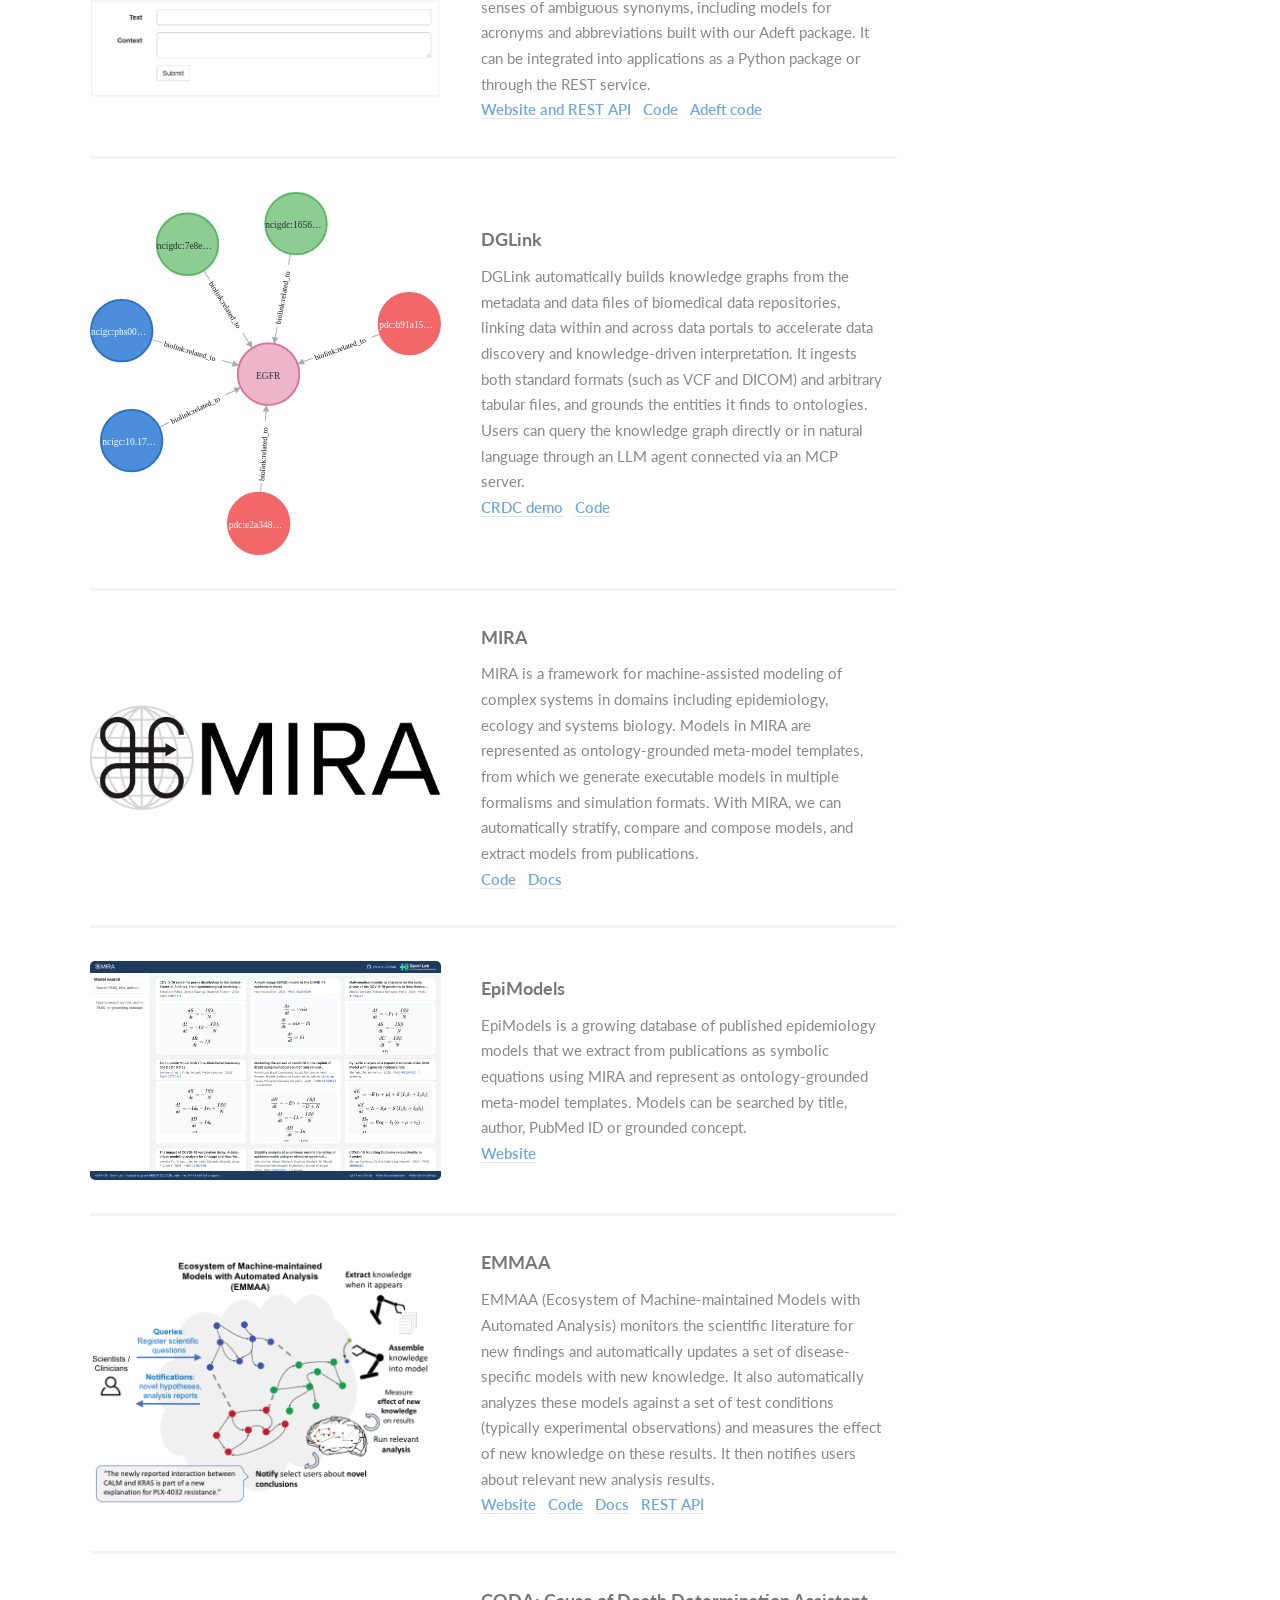
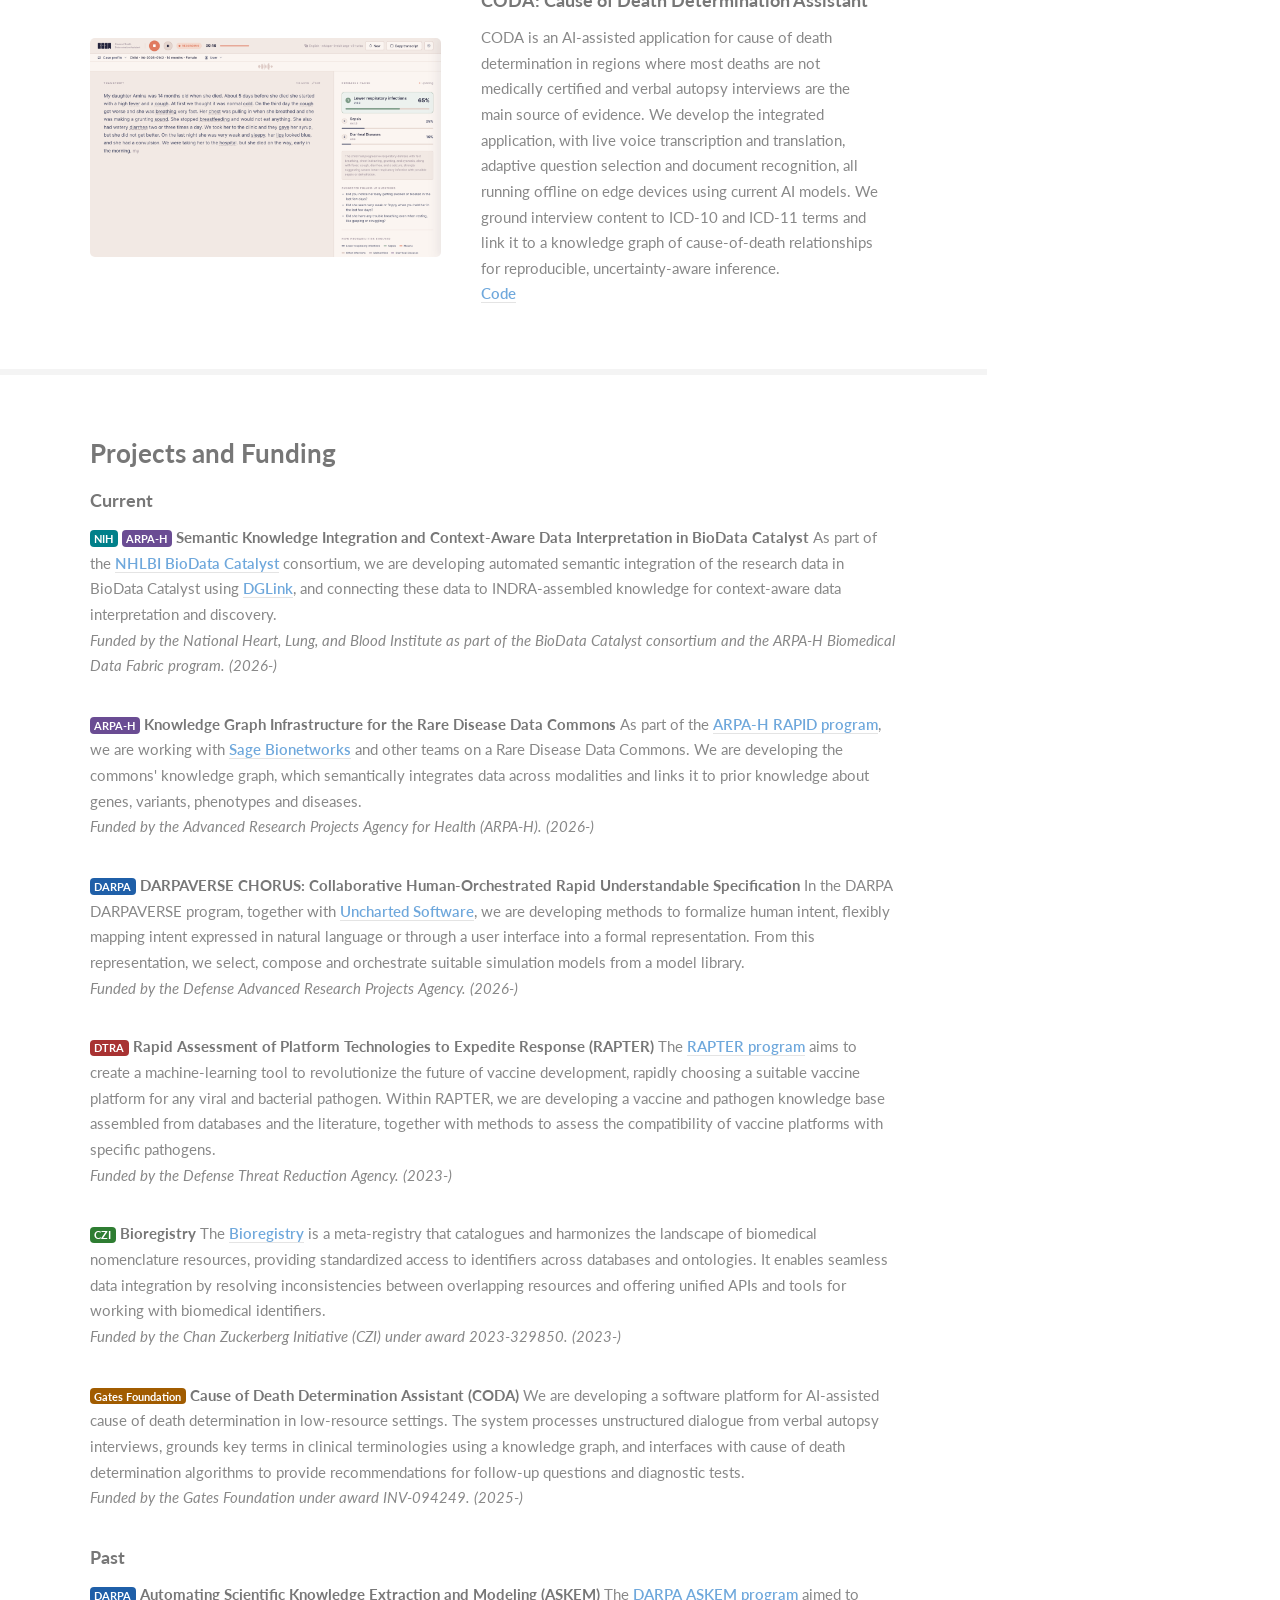
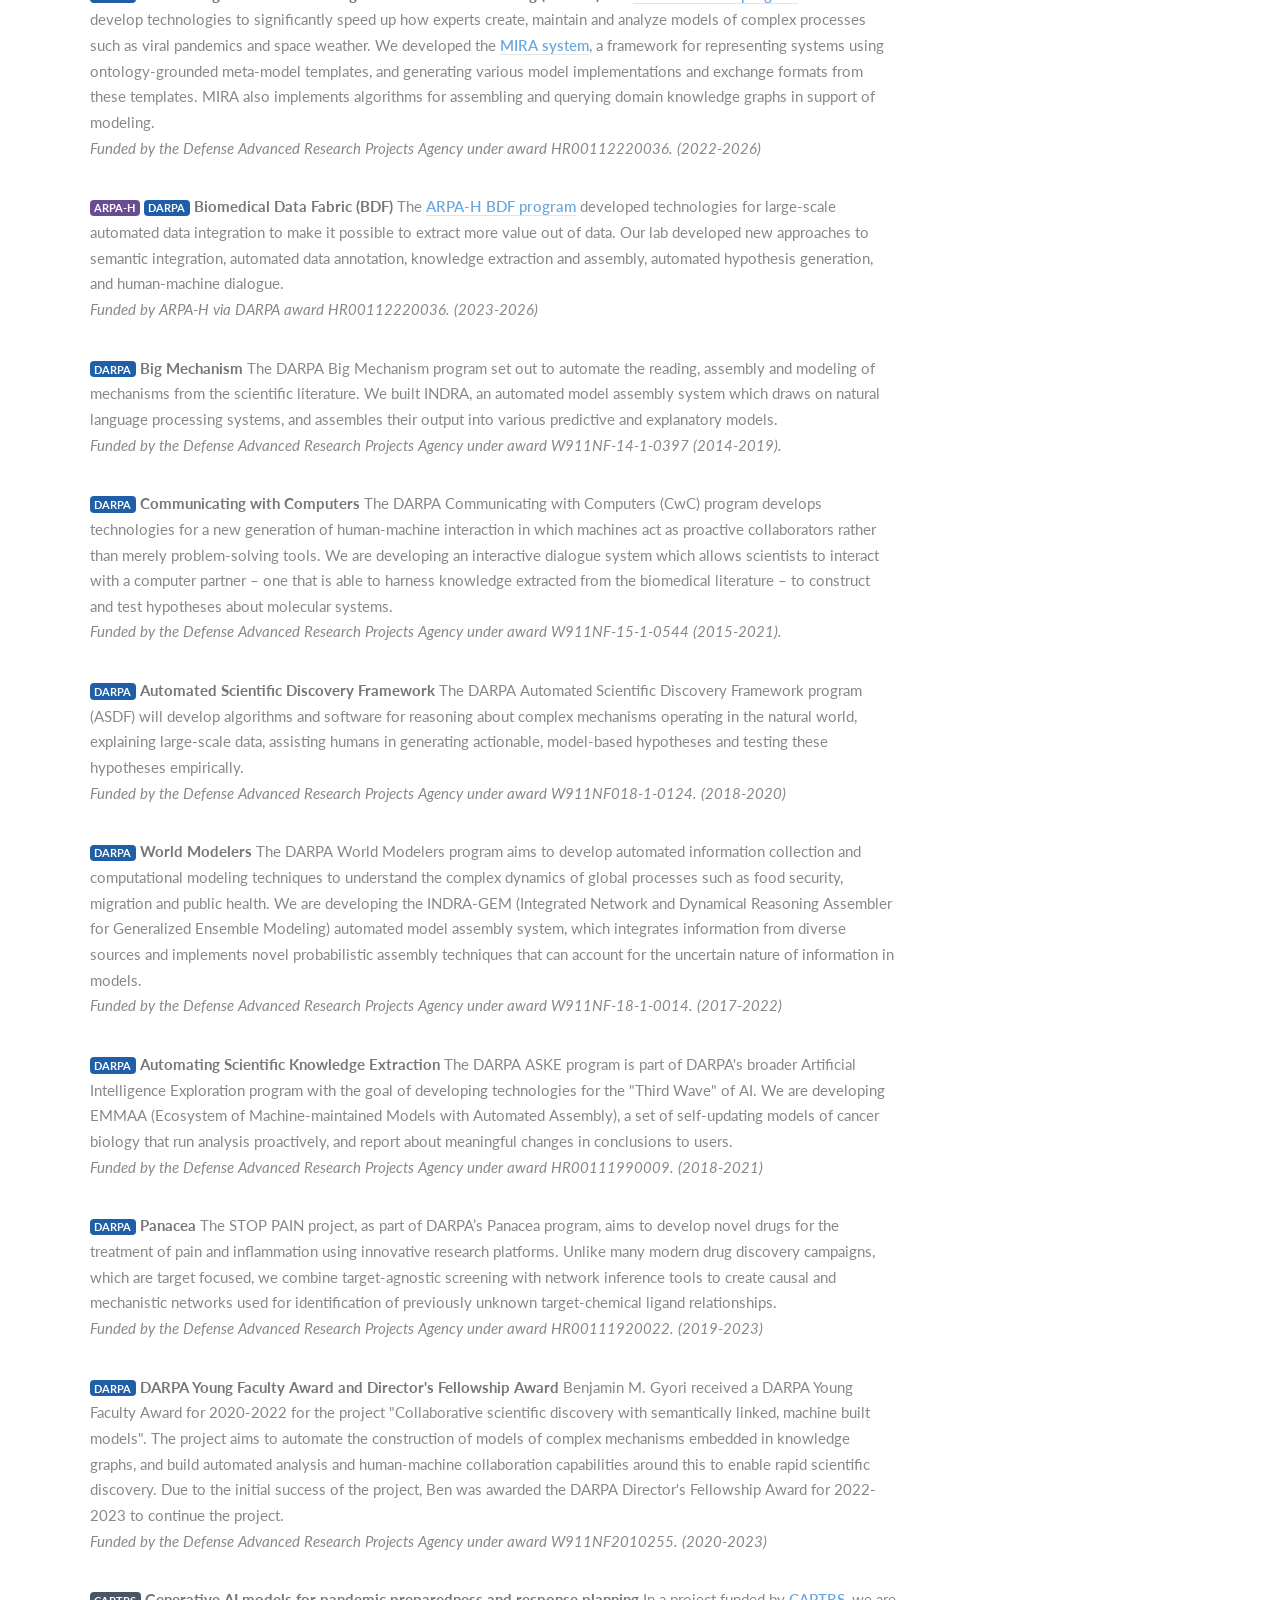
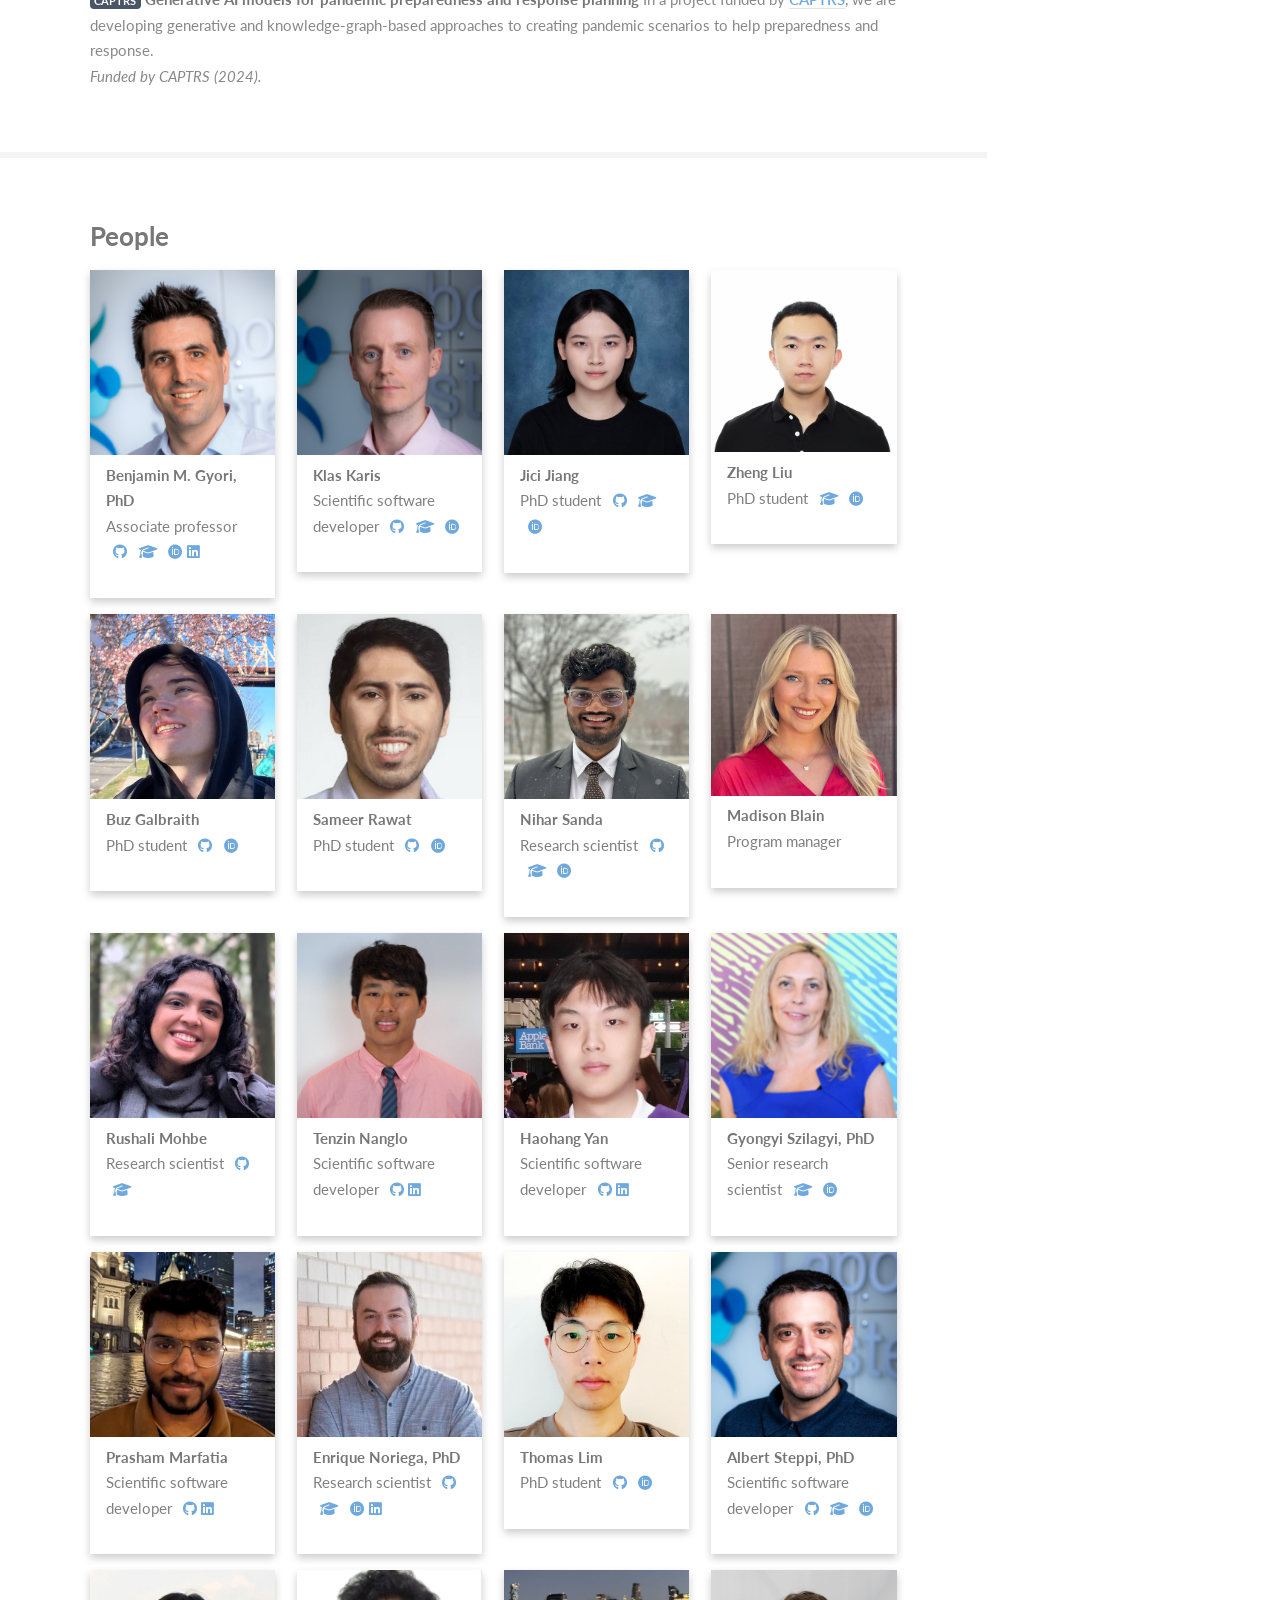
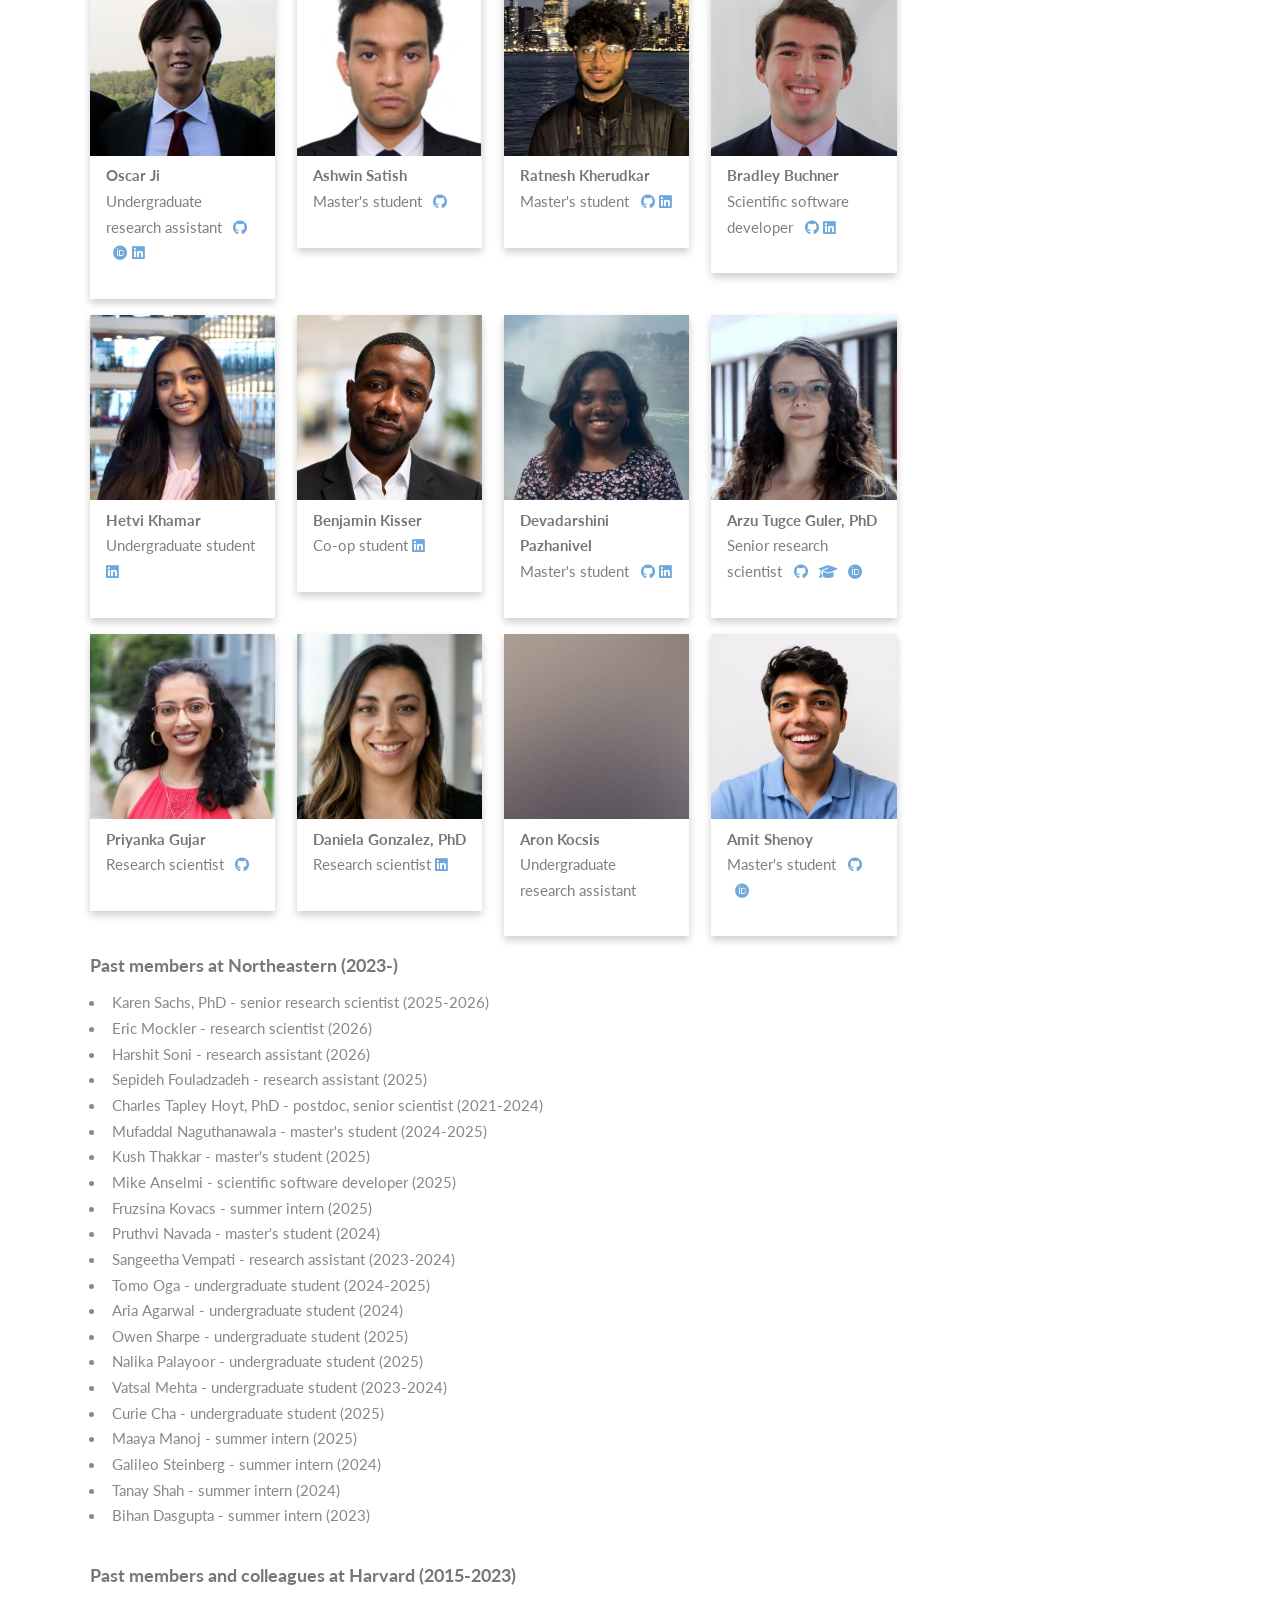
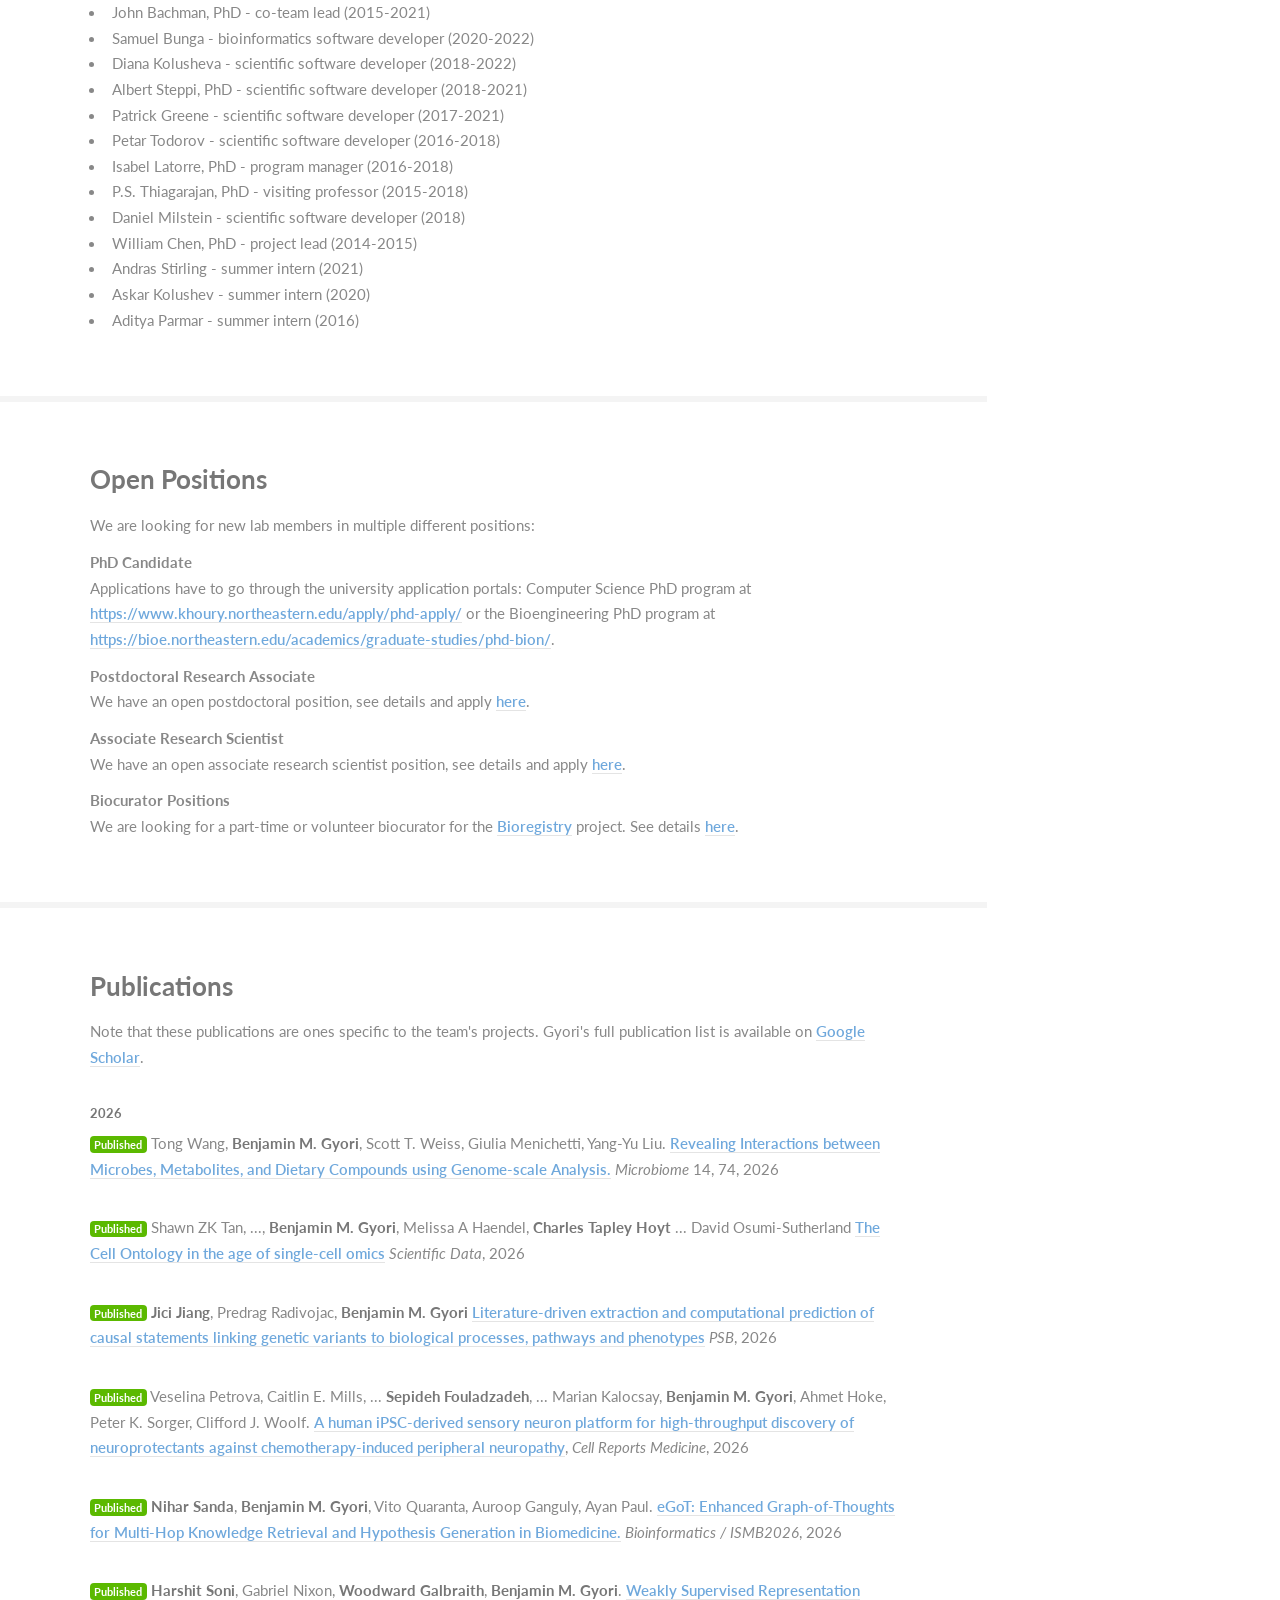
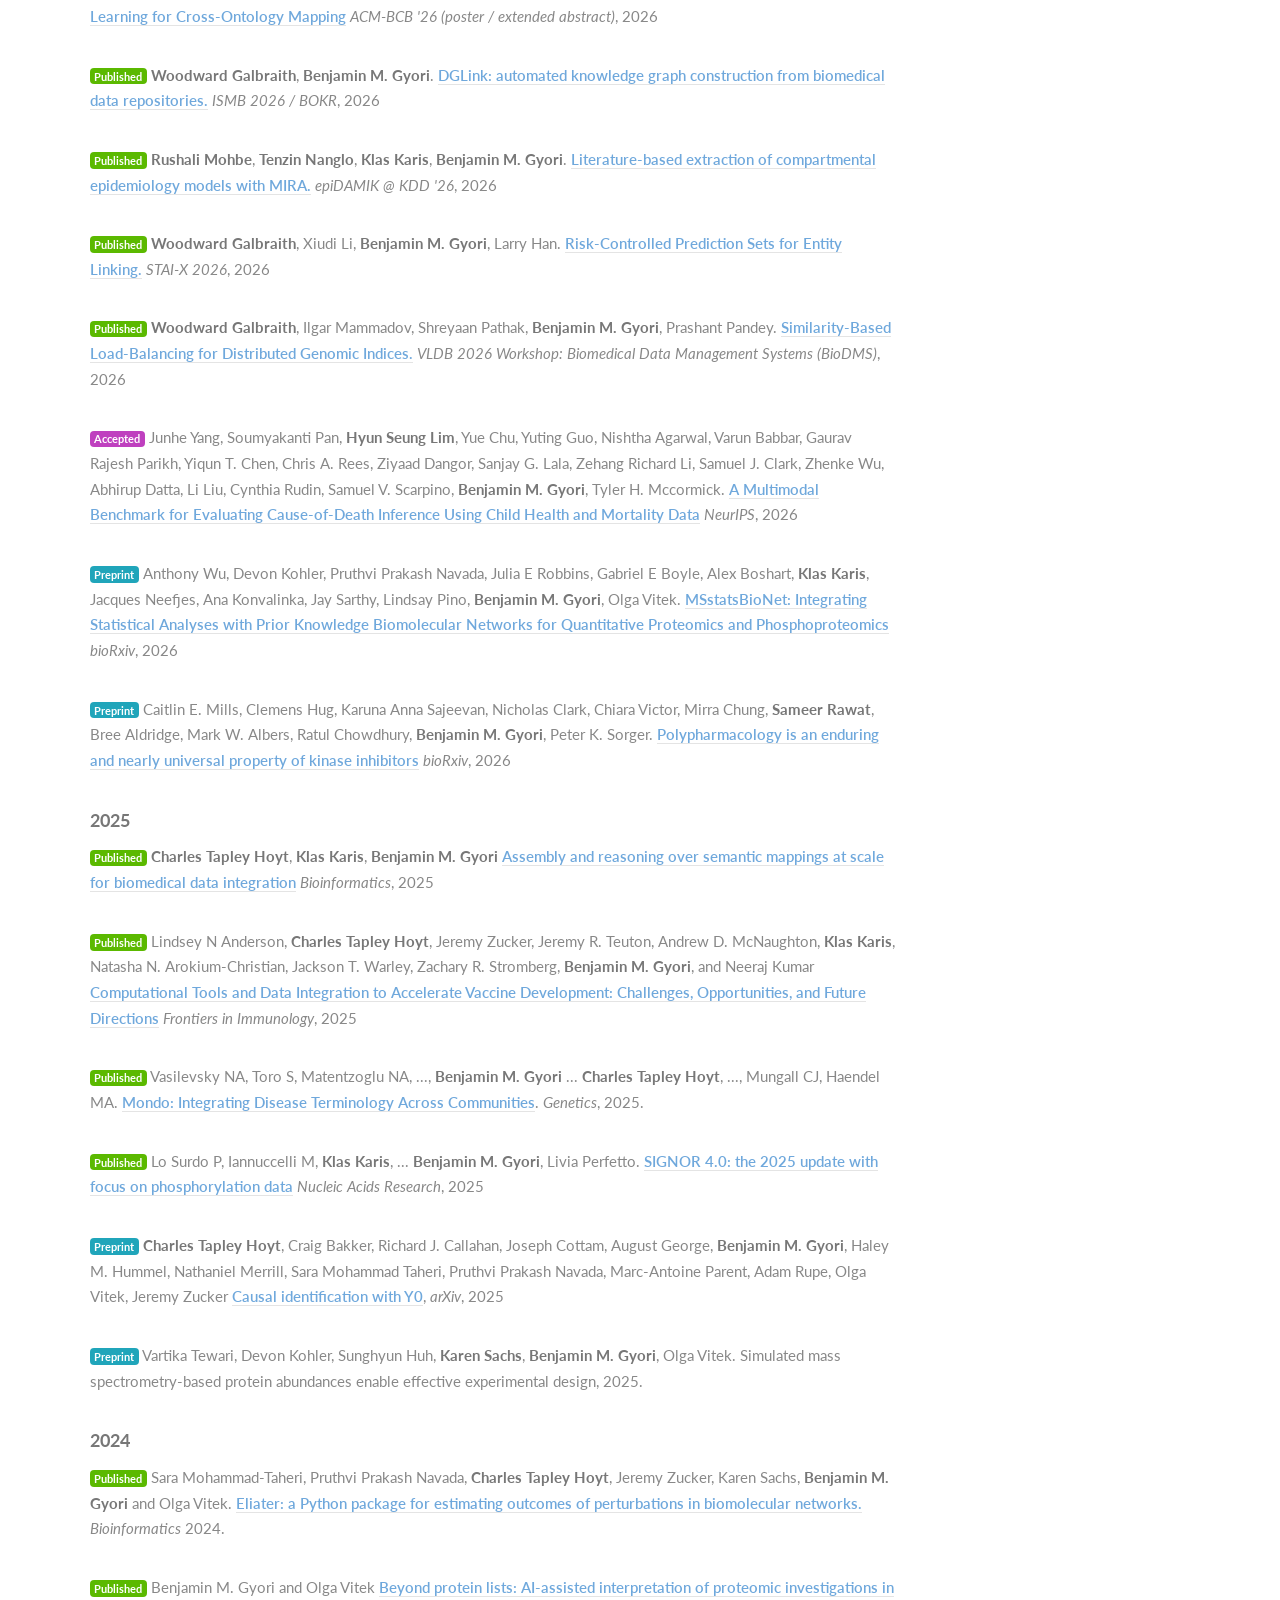
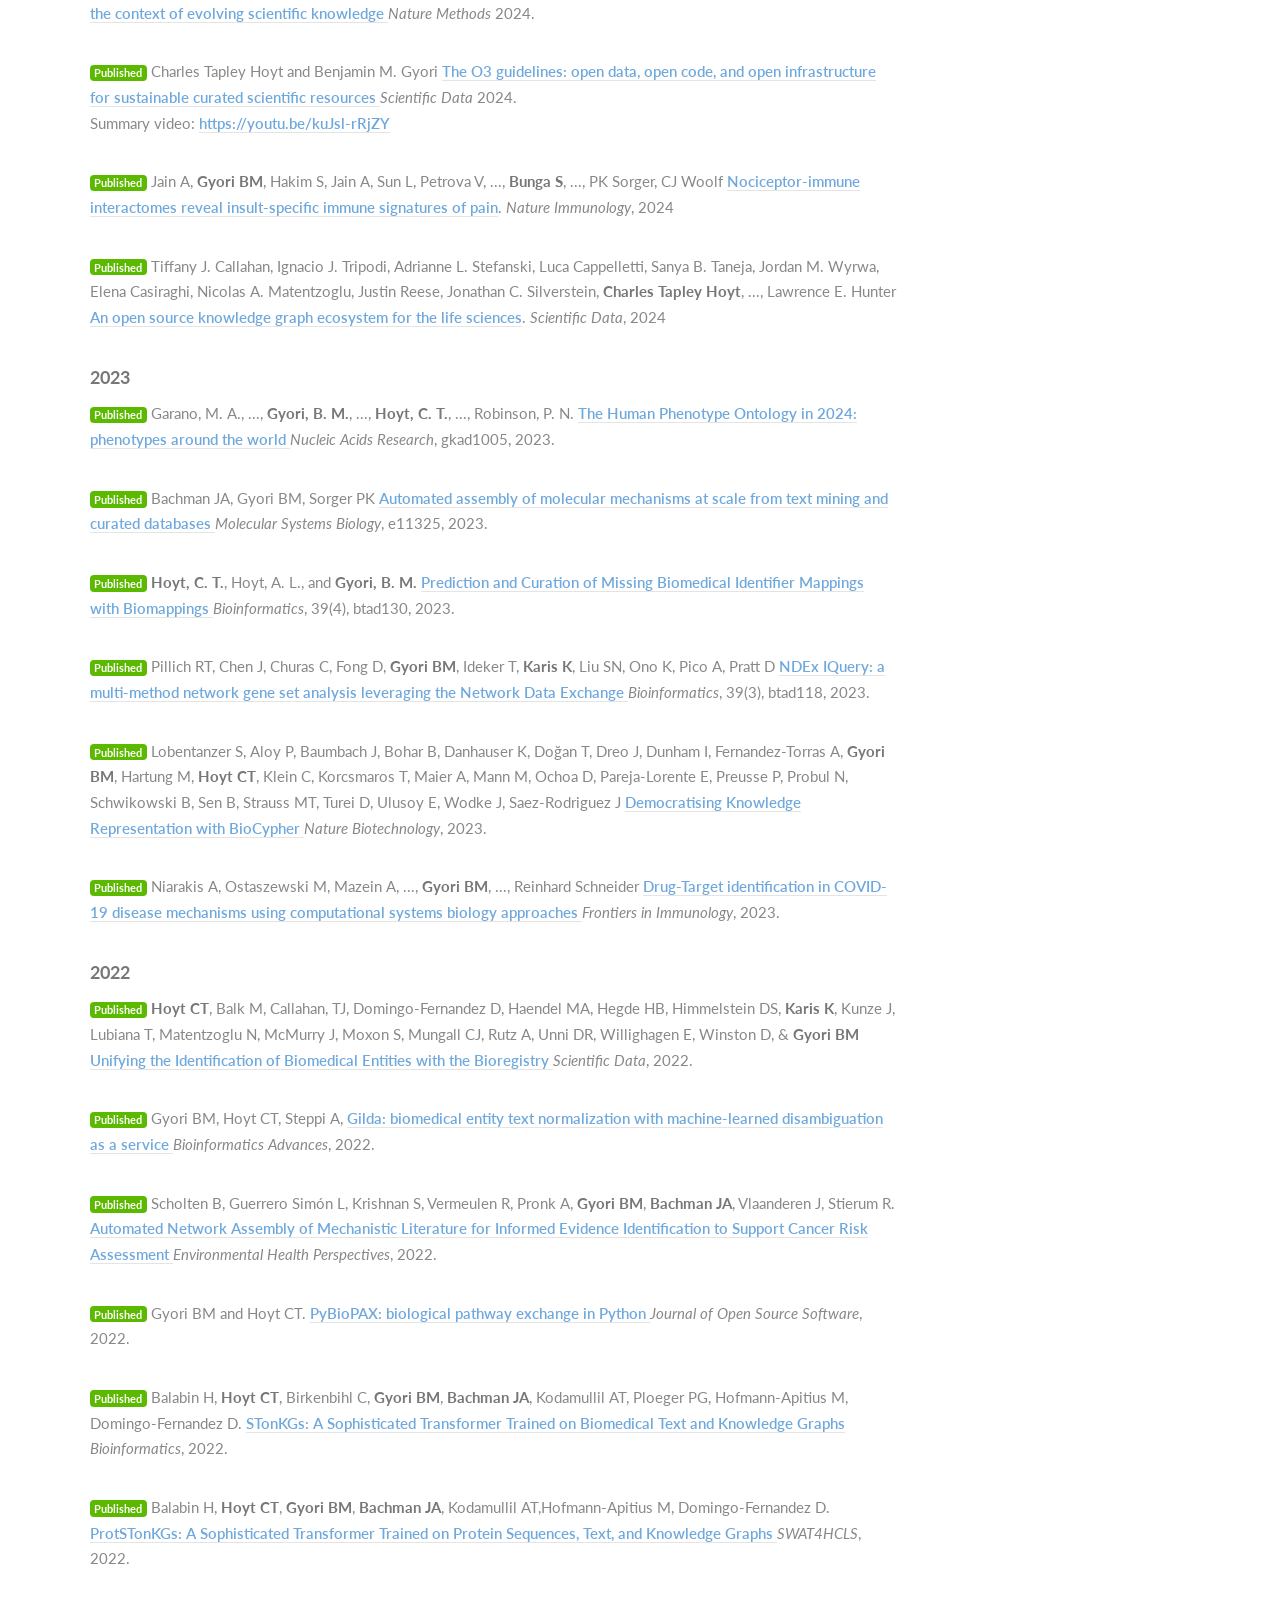
==== commit fa4893e2: "Update website" ====
--- a/index.html
+++ b/index.html
@@ -404,18 +404,18 @@
                 <h4>Current</h4>
                 <div id="bdc">
                     <p>
-                        <span class="badge badge-nih">NIH</span> <strong>Semantic Knowledge Integration and Context-Aware Data Interpretation in BioData Catalyst</strong>
+                        <span class="badge badge-nih">NIH</span> <span class="badge badge-arpah">ARPA-H</span> <strong>Semantic Knowledge Integration and Context-Aware Data Interpretation in BioData Catalyst</strong>
                         As part of the <a href="https://biodatacatalyst.nhlbi.nih.gov/" target="_blank">NHLBI BioData Catalyst</a> consortium, we are developing automated semantic integration of the research data in BioData Catalyst using <a href="https://github.com/gyorilab/dglink">DGLink</a>, and connecting these data to INDRA-assembled knowledge for context-aware data interpretation and discovery.
                         <br/>
                         <i>
-                            Funded by the National Heart, Lung, and Blood Institute as part of the BioData Catalyst consortium. (2026-)
+                            Funded by the National Heart, Lung, and Blood Institute as part of the BioData Catalyst consortium and the ARPA-H Biomedical Data Fabric program. (2026-)
                         </i>
                     </p>
                 </div>
                 <div id="rapid">
                     <p>
                         <span class="badge badge-arpah">ARPA-H</span> <strong>Knowledge Graph Infrastructure for the Rare Disease Data Commons</strong>
-                        As part of the <a href="https://arpa-h.gov/research-and-funding/programs/rapid" target="_blank">ARPA-H RAPID program</a>, we are working with Sage Bionetworks and other teams on a Rare Disease Data Commons. We are developing the commons' knowledge graph, which semantically integrates data across modalities and links it to prior knowledge about genes, variants, phenotypes and diseases.
+                        As part of the <a href="https://arpa-h.gov/research-and-funding/programs/rapid" target="_blank">ARPA-H RAPID program</a>, we are working with <a href="https://www.sagebionetworks.org/" target="_blank">Sage Bionetworks</a> and other teams on a Rare Disease Data Commons. We are developing the commons' knowledge graph, which semantically integrates data across modalities and links it to prior knowledge about genes, variants, phenotypes and diseases.
                         <br/>
                         <i>
                             Funded by the Advanced Research Projects Agency for Health (ARPA-H). (2026-)
@@ -858,6 +858,15 @@
                             <div class="containerx">
                                 <strong>Daniela Gonzalez, PhD</strong>
                                 <p class="title">Research scientist <a href="https://www.linkedin.com/in/daniela-alejandra-gonz%C3%A1lez/" class="icon fab fa-linkedin" target="_blank"><span class="label">LinkedIn</span></a></p>
+                            </div>
+                        </div>
+                    </div>
+                    <div class="column">
+                        <div class="card">
+                            <img src="images/avatar.jpg" alt="Aron Kocsis" style="width:100%">
+                            <div class="containerx">
+                                <strong>Aron Kocsis</strong>
+                                <p class="title">Undergraduate research assistant</p>
                             </div>
                         </div>
                     </div>
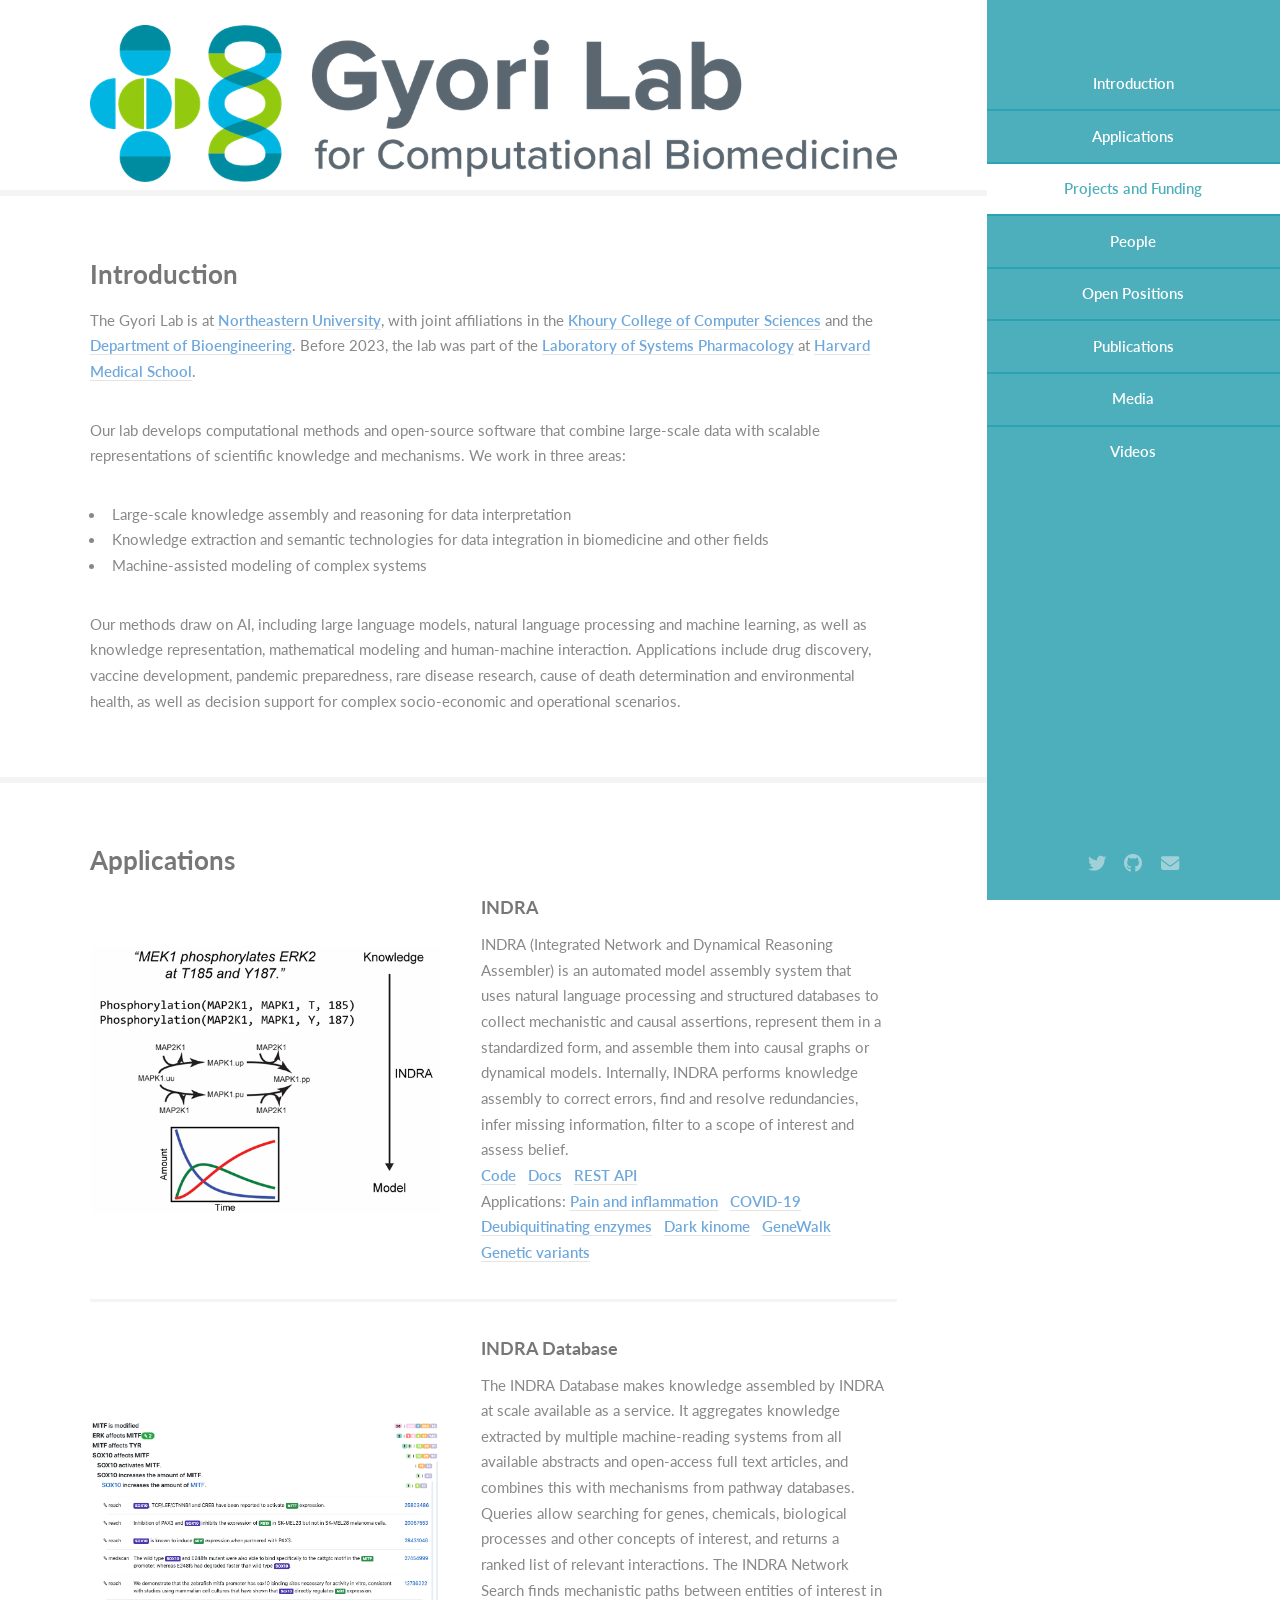
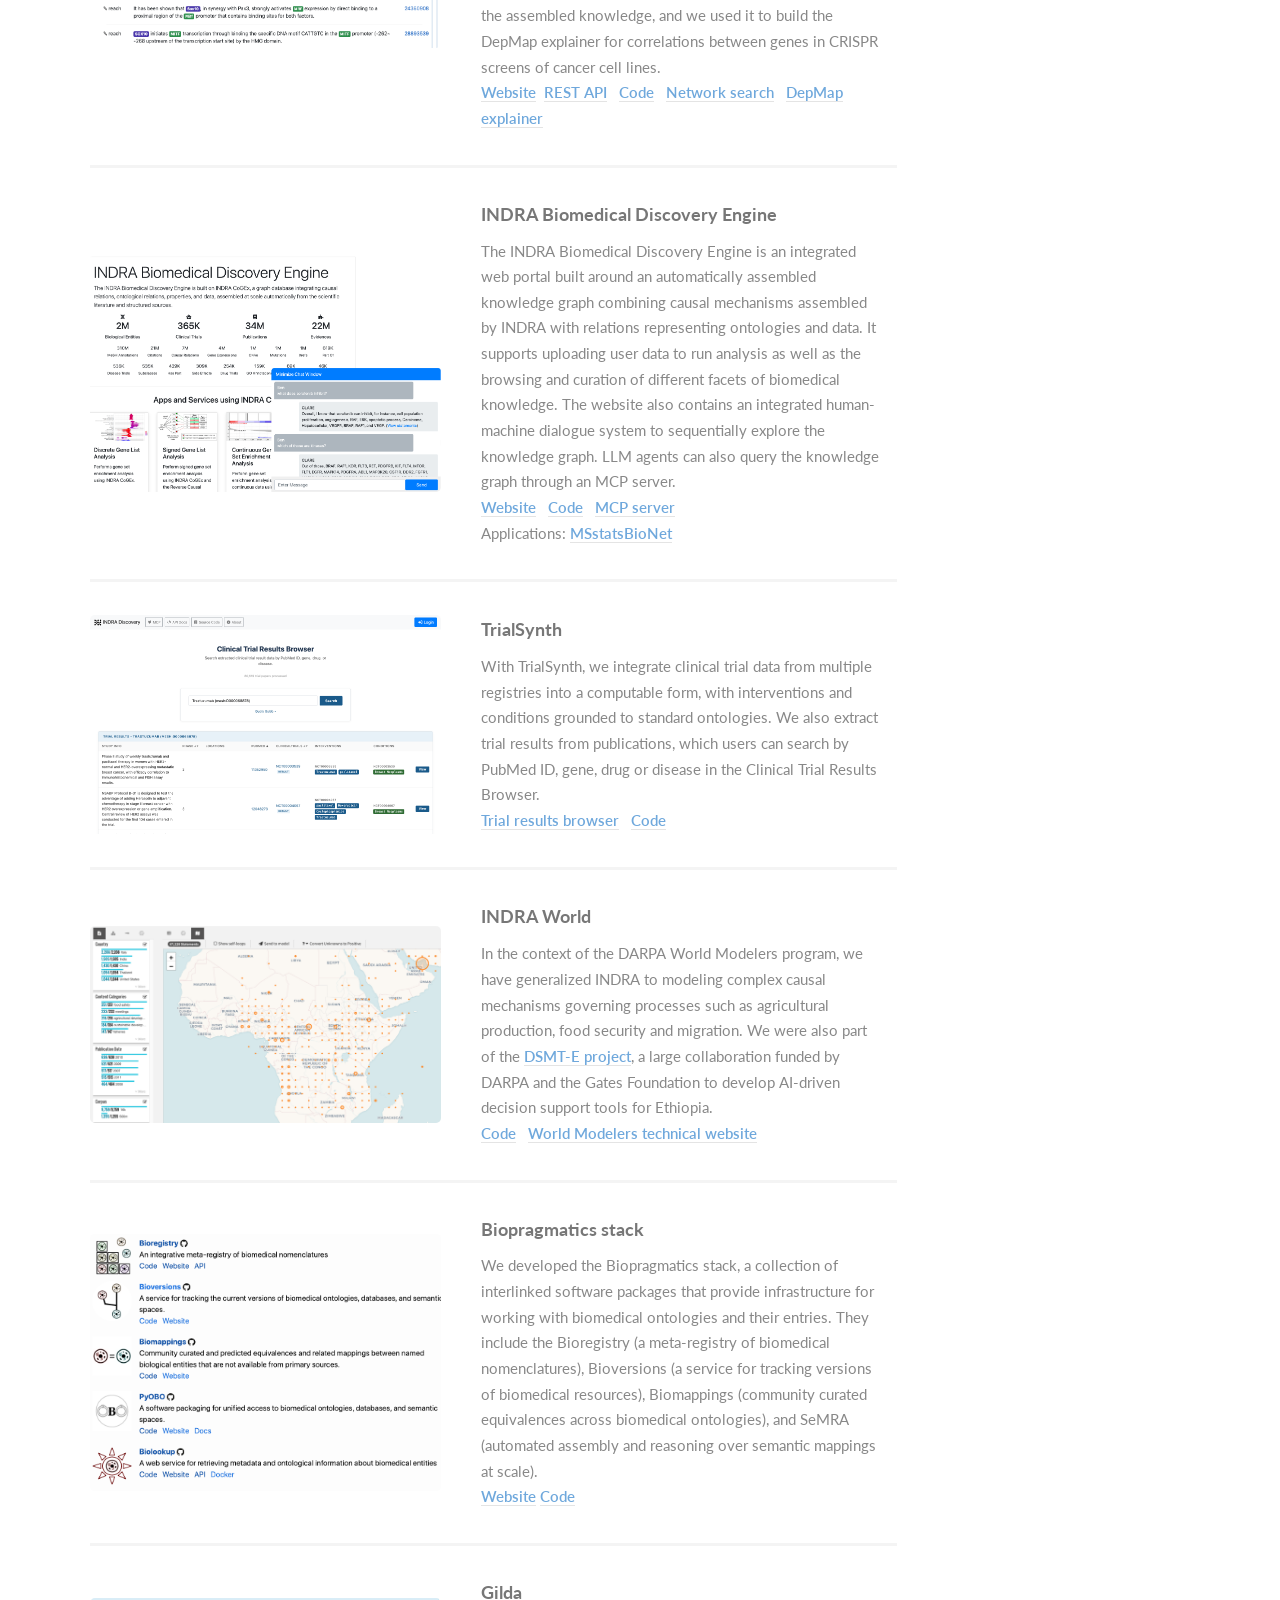
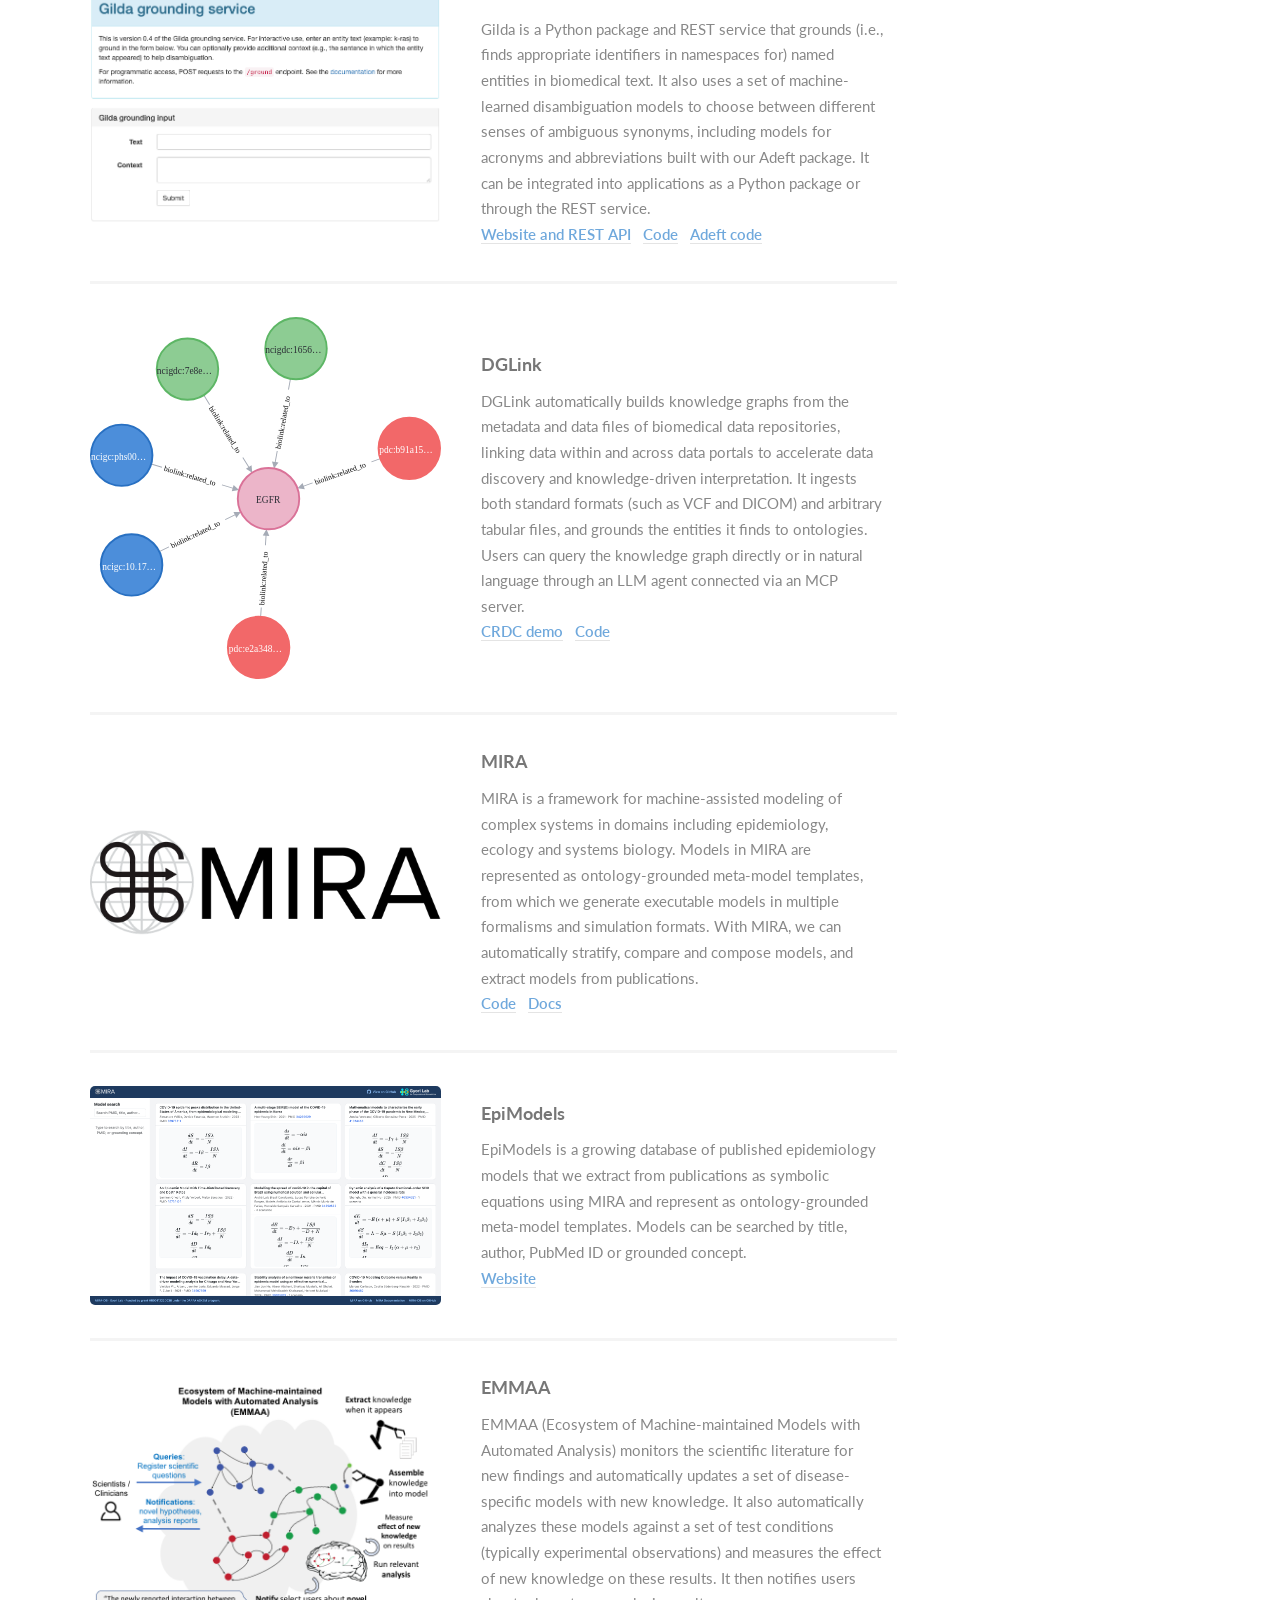
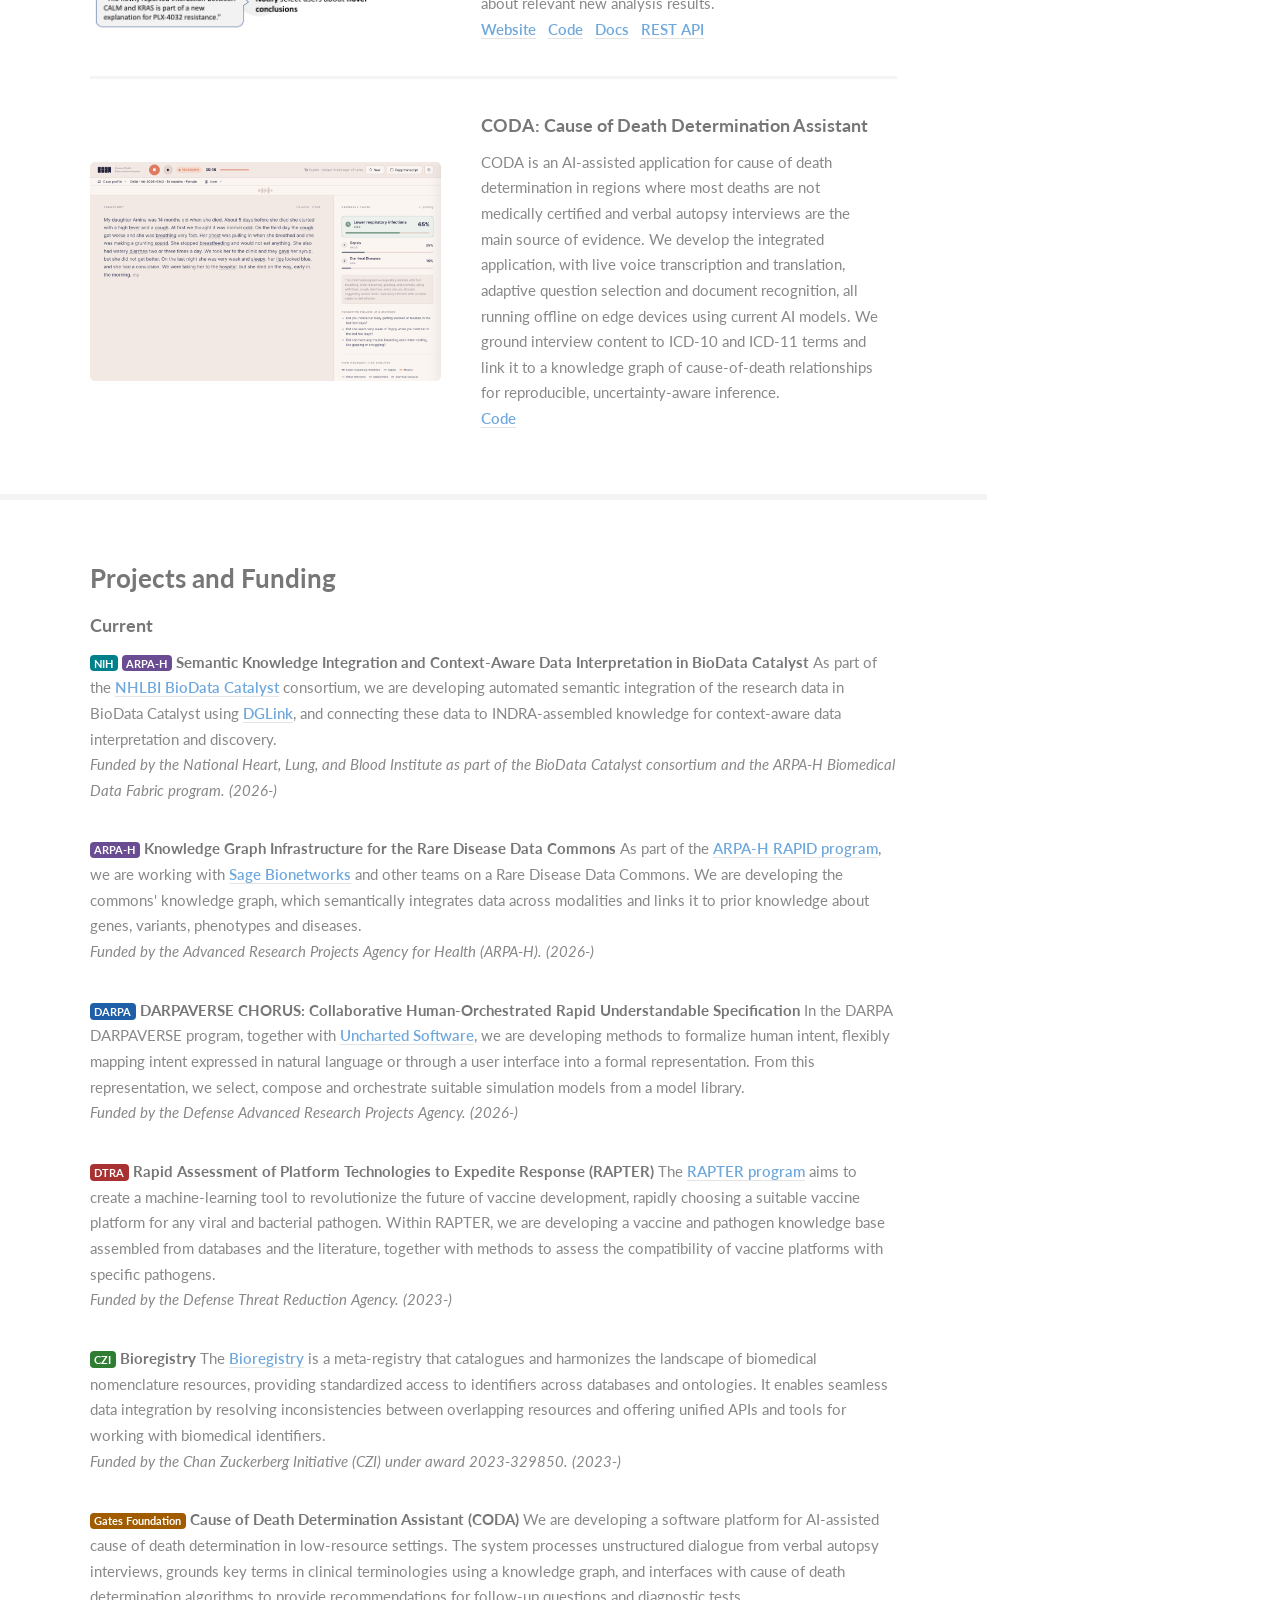
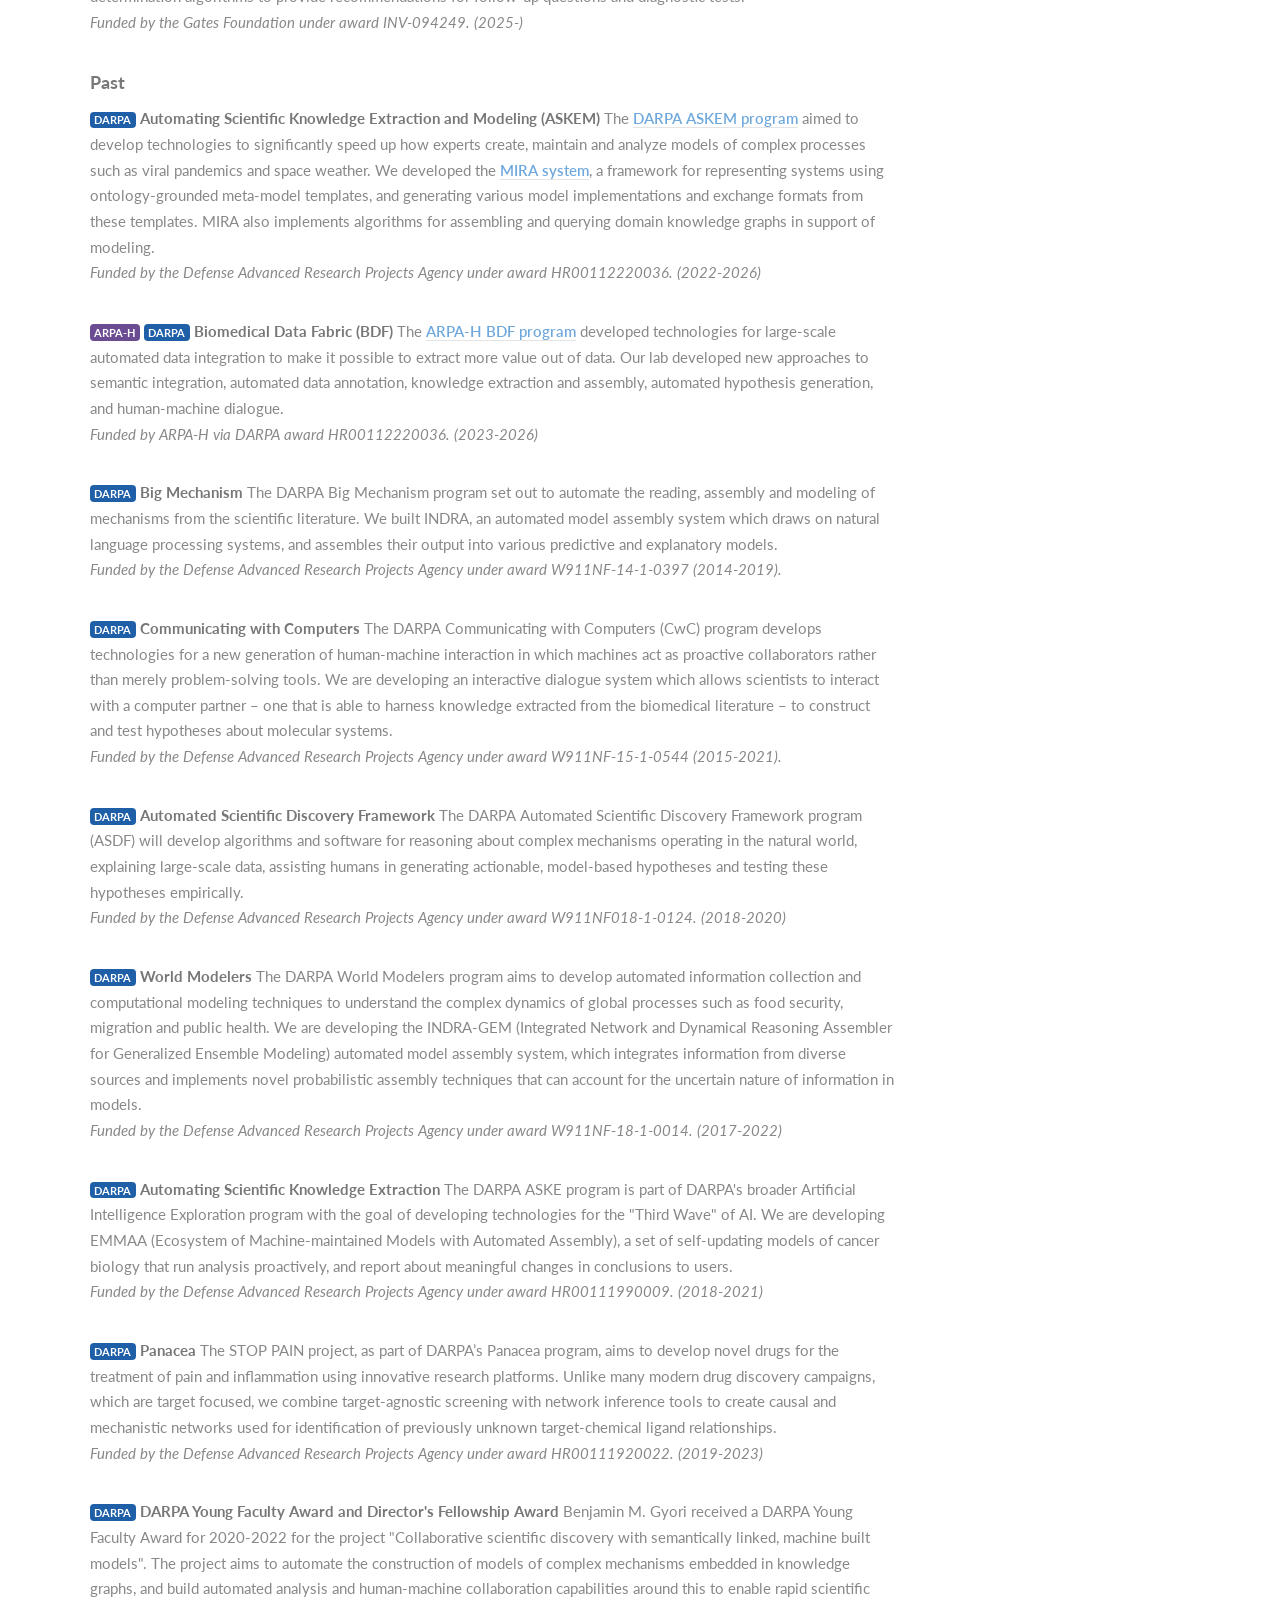
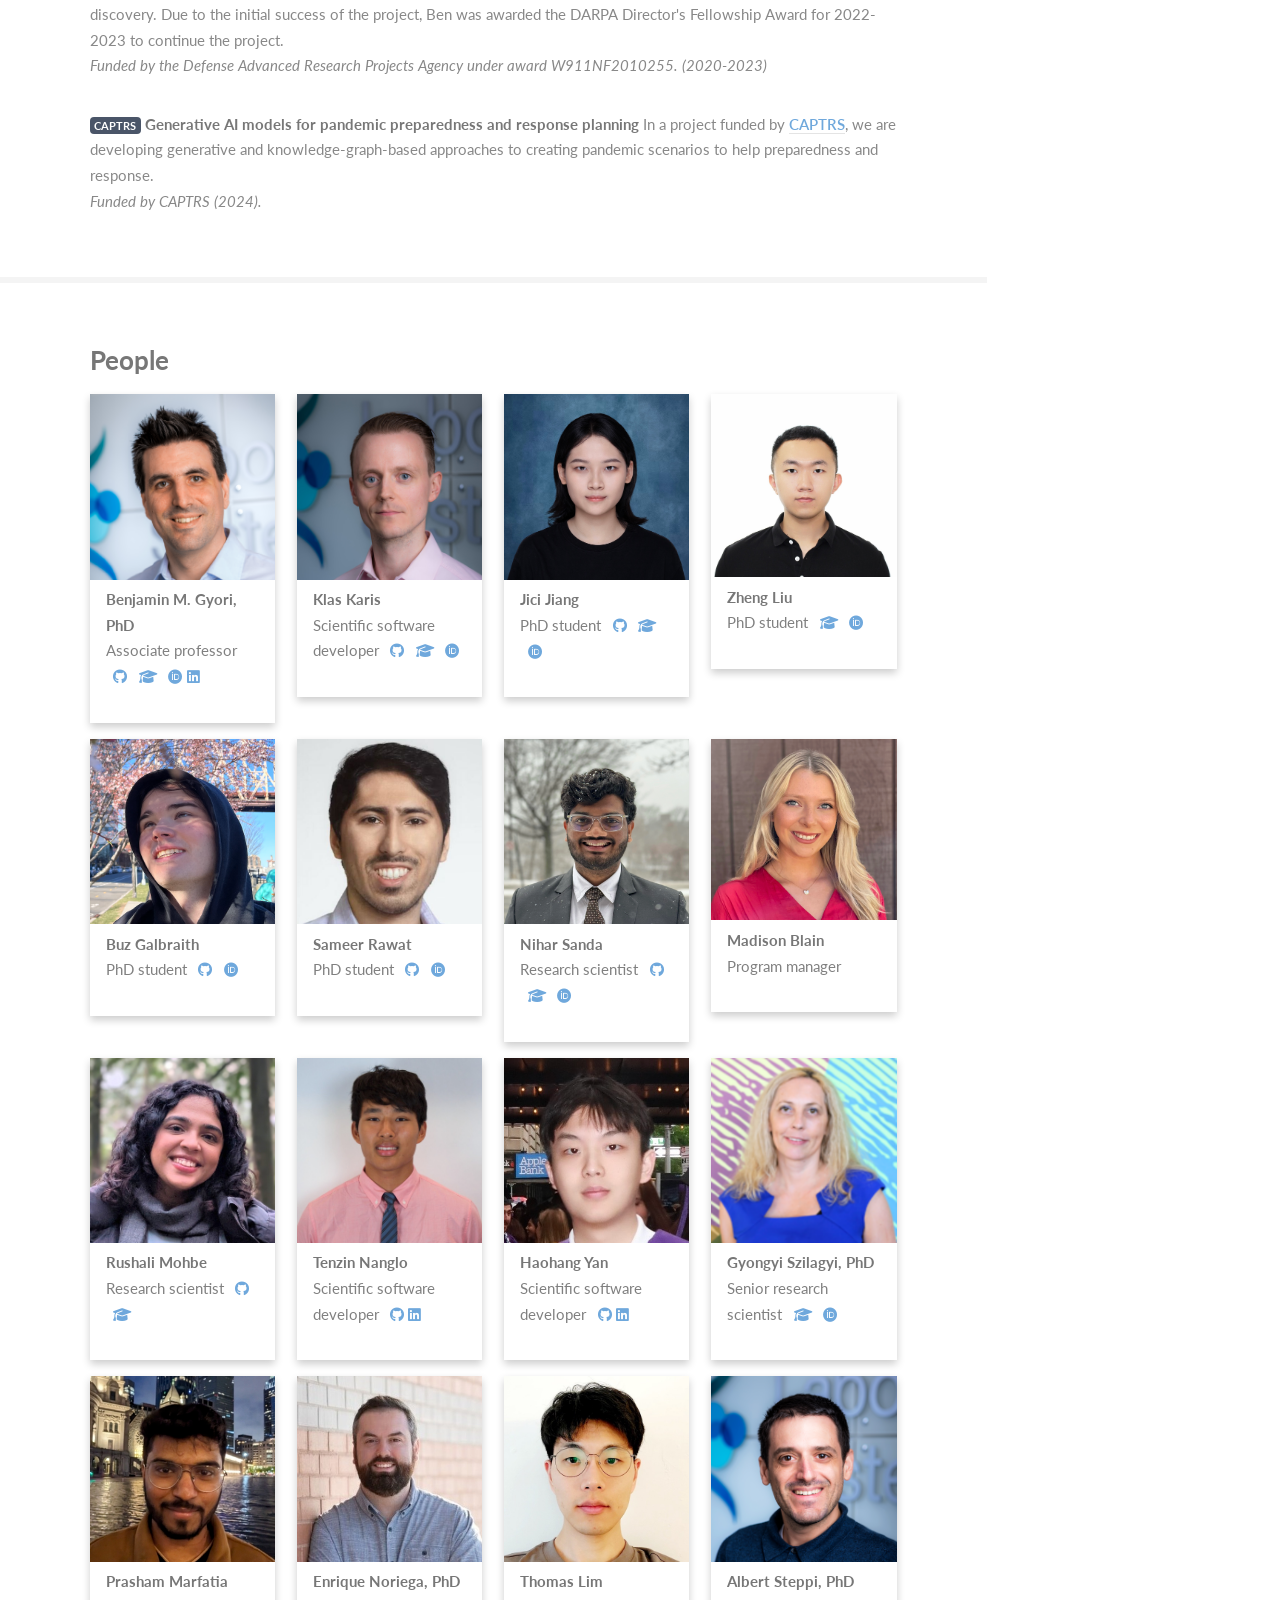
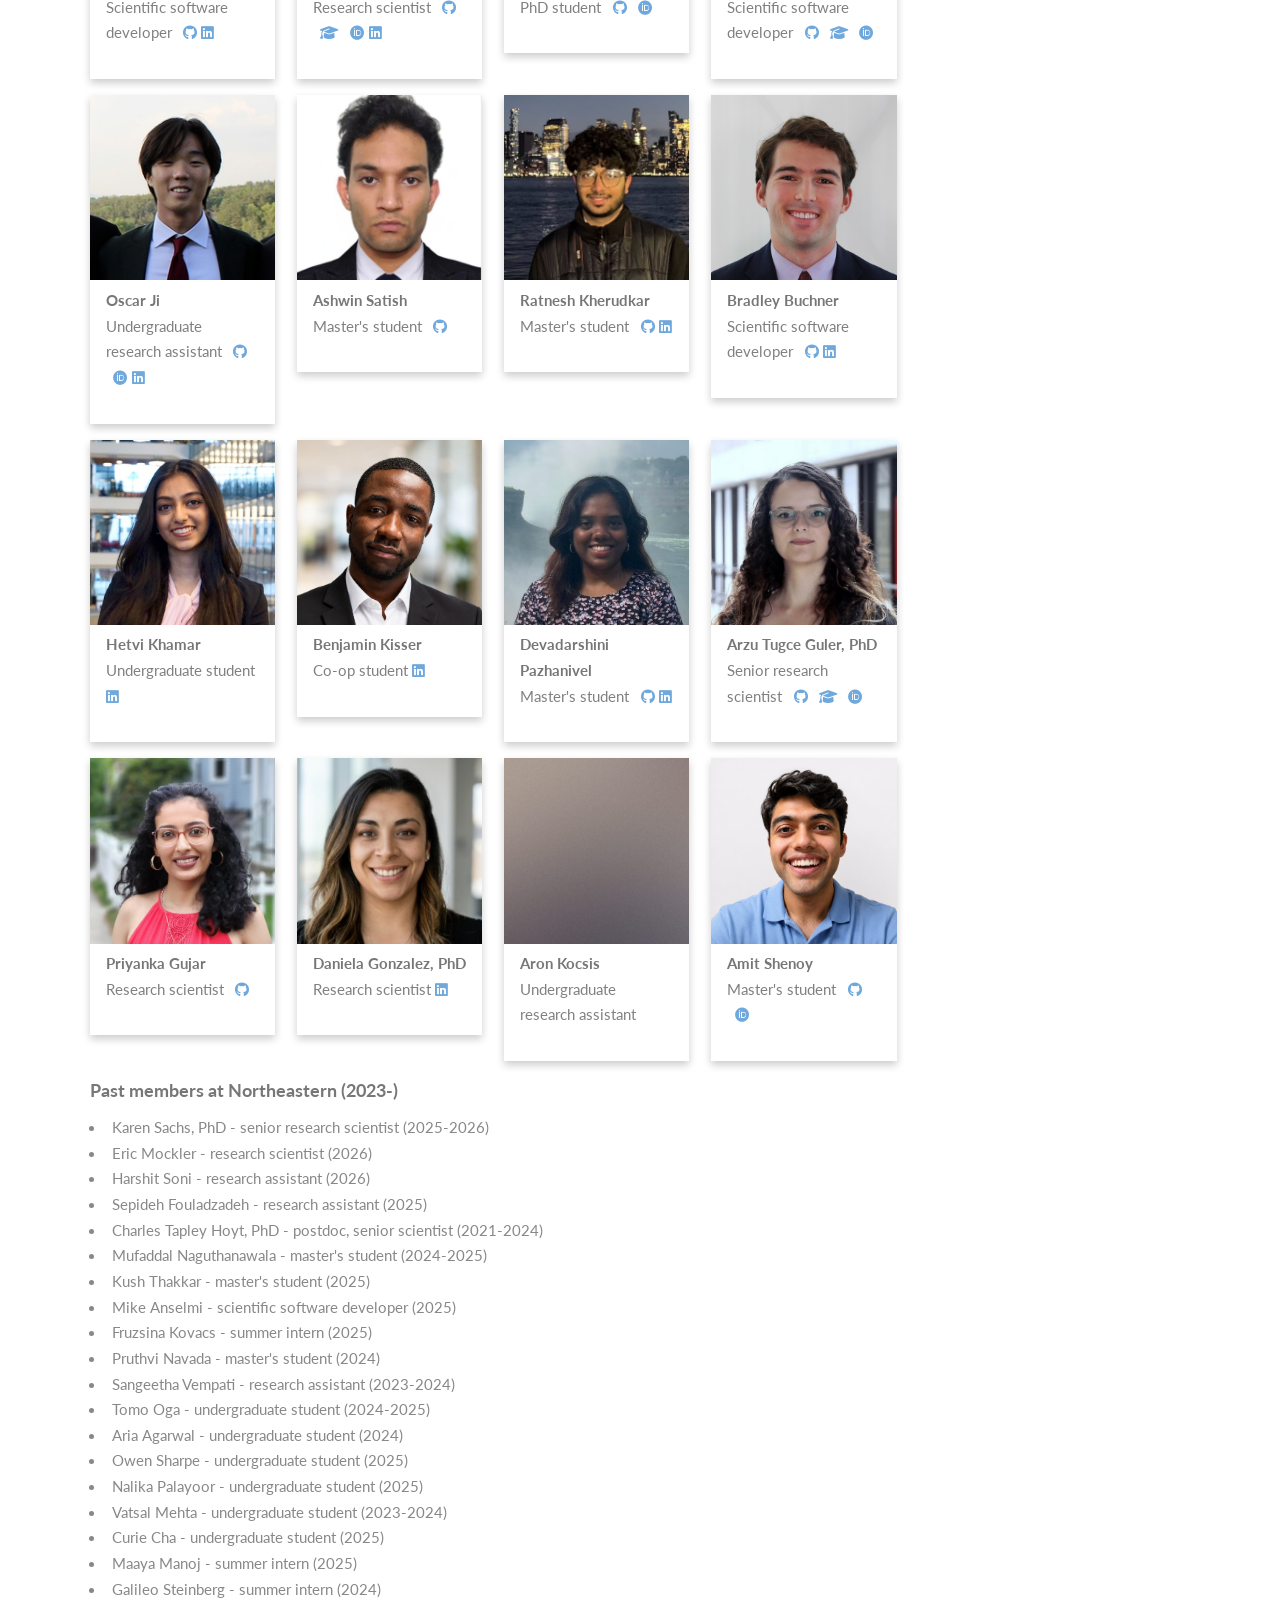
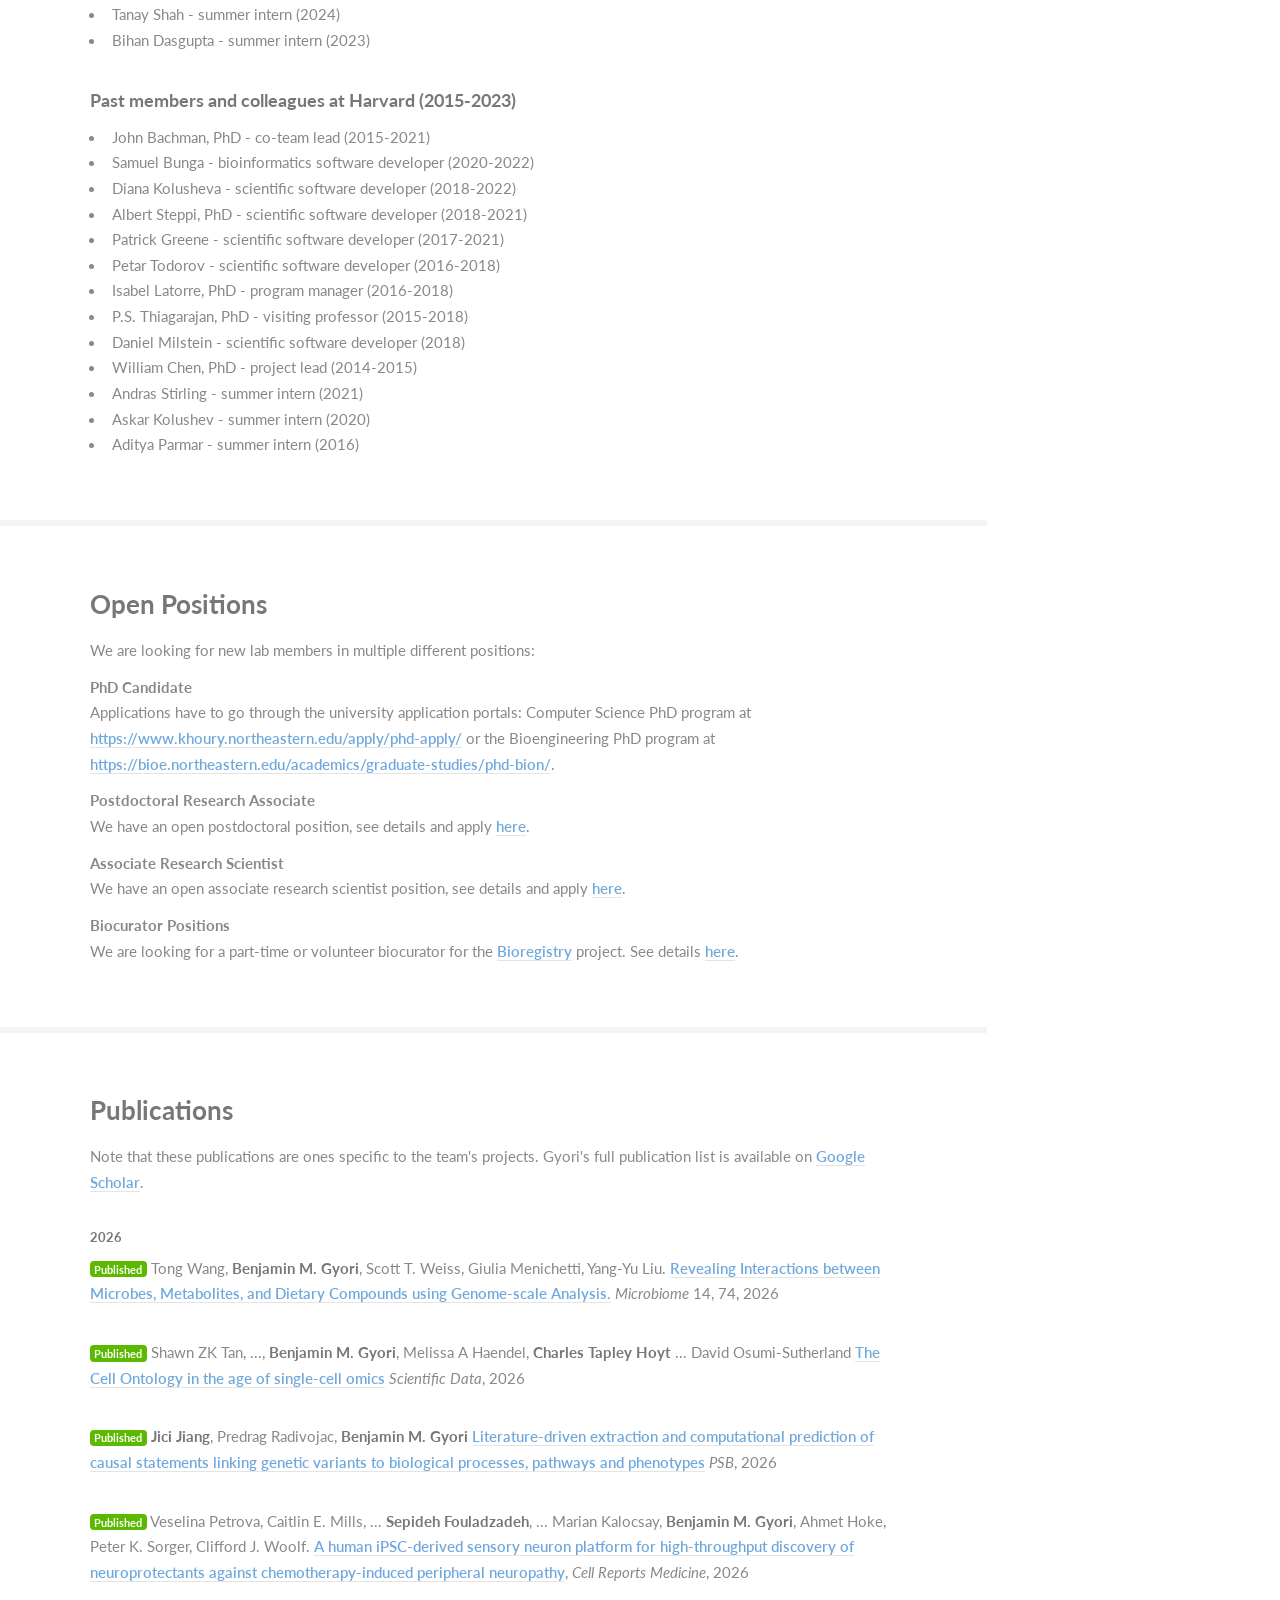
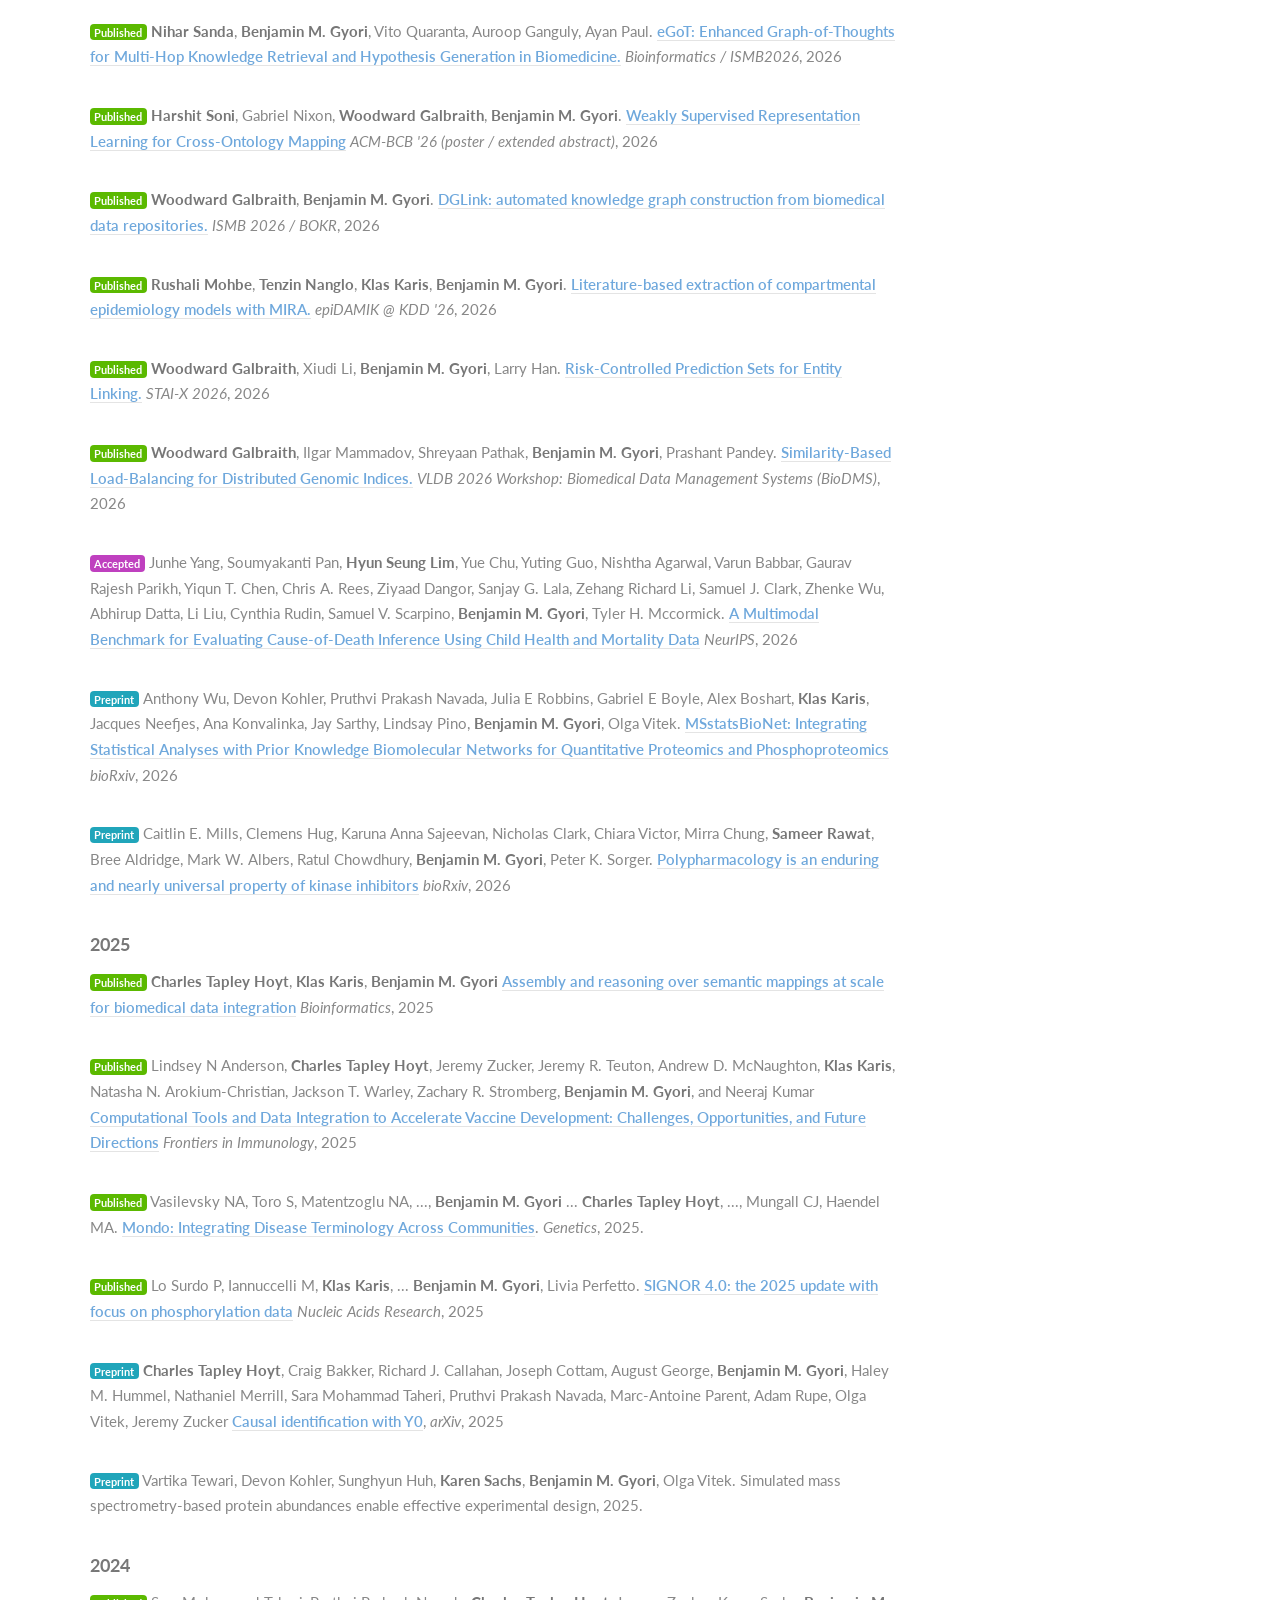
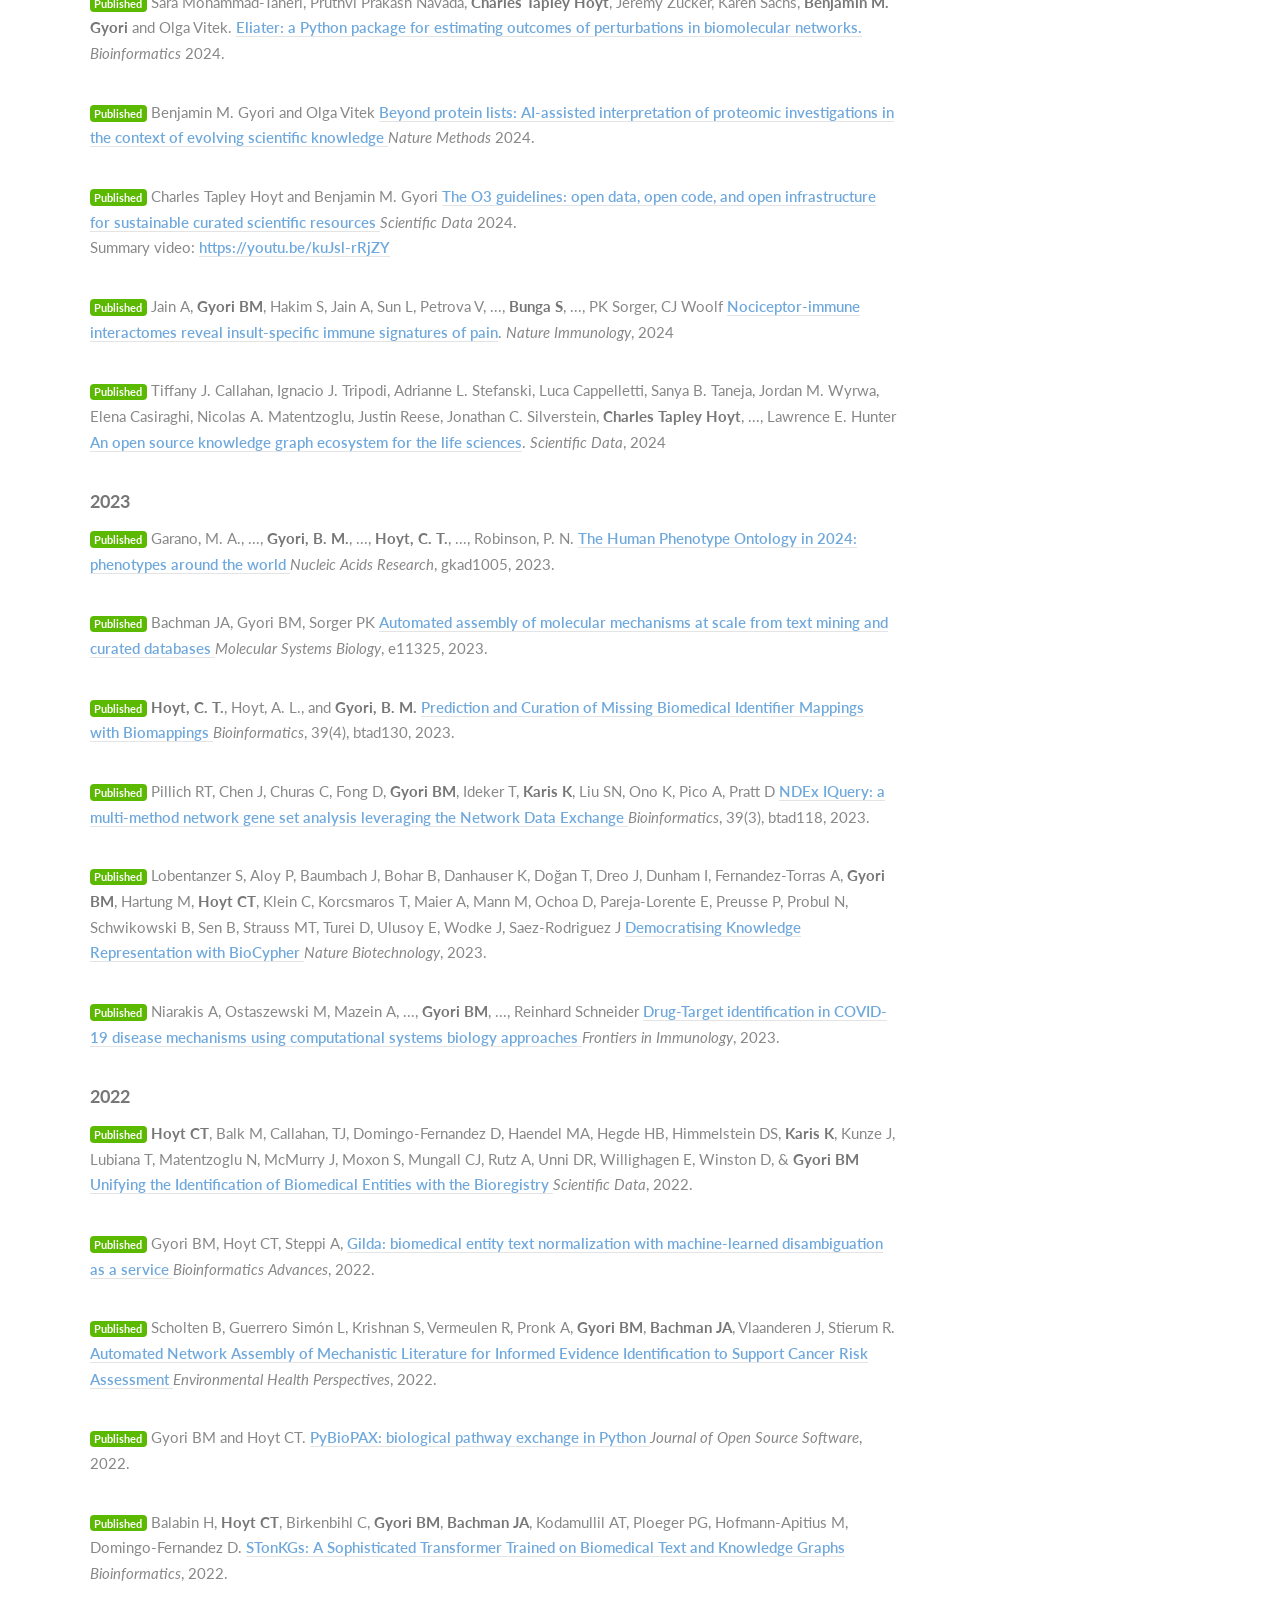
==== commit 9a03066f: "Update intro" ====
--- a/index.html
+++ b/index.html
@@ -110,35 +110,37 @@
         <div class="container" style="padding-top: 25px;">
             <section>
                 <img src="images/gyorilab_logo.png" style="max-width:100%; height:auto;" >
-                <p> This website describes projects that are led by Benjamin M. Gyori
-                at <a href="https://www.northeastern.edu/">Northeastern University</a> since August 2023.
-
-                Previously, the research group was
-                    based at the
-                    <a href="https://labsyspharm.org/">Laboratory of Systems Pharmacology</a>,
-                    <a href="http://hits.harvard.edu/">Harvard Program in Therapeutic Science (HiTS)</a>,
-                    at <a href="https://hms.harvard.edu/">Harvard Medical School</a>.
-                </p>
             </section>
         </div>
         <!-- Two -->
         <section id="intro">
             <div class="container">
                 <h3>Introduction</h3>
-                Our lab develops computational methods and open-source software
-                that combine large-scale experimental and observational data
-                with scalable representations of scientific knowledge and
-                mechanisms. We work in several interconnected areas: large-scale
-                knowledge assembly and reasoning for data interpretation,
-                semantic technologies for data integration in biomedicine and
-                other fields, and machine-assisted modeling of complex systems.
-                Our methods draw on natural language processing, machine
-                learning, knowledge representation, mathematical modeling and
+                <p>The Gyori Lab is at
+                <a href="https://www.northeastern.edu/">Northeastern University</a>,
+                with joint affiliations in the
+                <a href="https://www.khoury.northeastern.edu/">Khoury College of Computer Sciences</a>
+                and the
+                <a href="https://bioe.northeastern.edu/">Department of Bioengineering</a>.
+                Before 2023, the lab was part of the
+                <a href="https://labsyspharm.org/">Laboratory of Systems Pharmacology</a>
+                at <a href="https://hms.harvard.edu/">Harvard Medical School</a>.</p>
+                <p>Our lab develops computational methods and open-source software
+                that combine large-scale data with scalable representations of
+                scientific knowledge and mechanisms. We work in three areas:</p>
+                <ul>
+                    <li>Large-scale knowledge assembly and reasoning for data interpretation</li>
+                    <li>Knowledge extraction and semantic technologies for data integration in biomedicine and other fields</li>
+                    <li>Machine-assisted modeling of complex systems</li>
+                </ul>
+                <p>Our methods draw on AI, including large language models,
+                natural language processing and machine learning, as well as
+                knowledge representation, mathematical modeling and
                 human-machine interaction. Applications include drug discovery,
                 vaccine development, pandemic preparedness, rare disease
                 research, cause of death determination and environmental health,
                 as well as decision support for complex socio-economic and
-                operational scenarios.
+                operational scenarios.</p>
             </div>
         </section>
         <section id="apps">
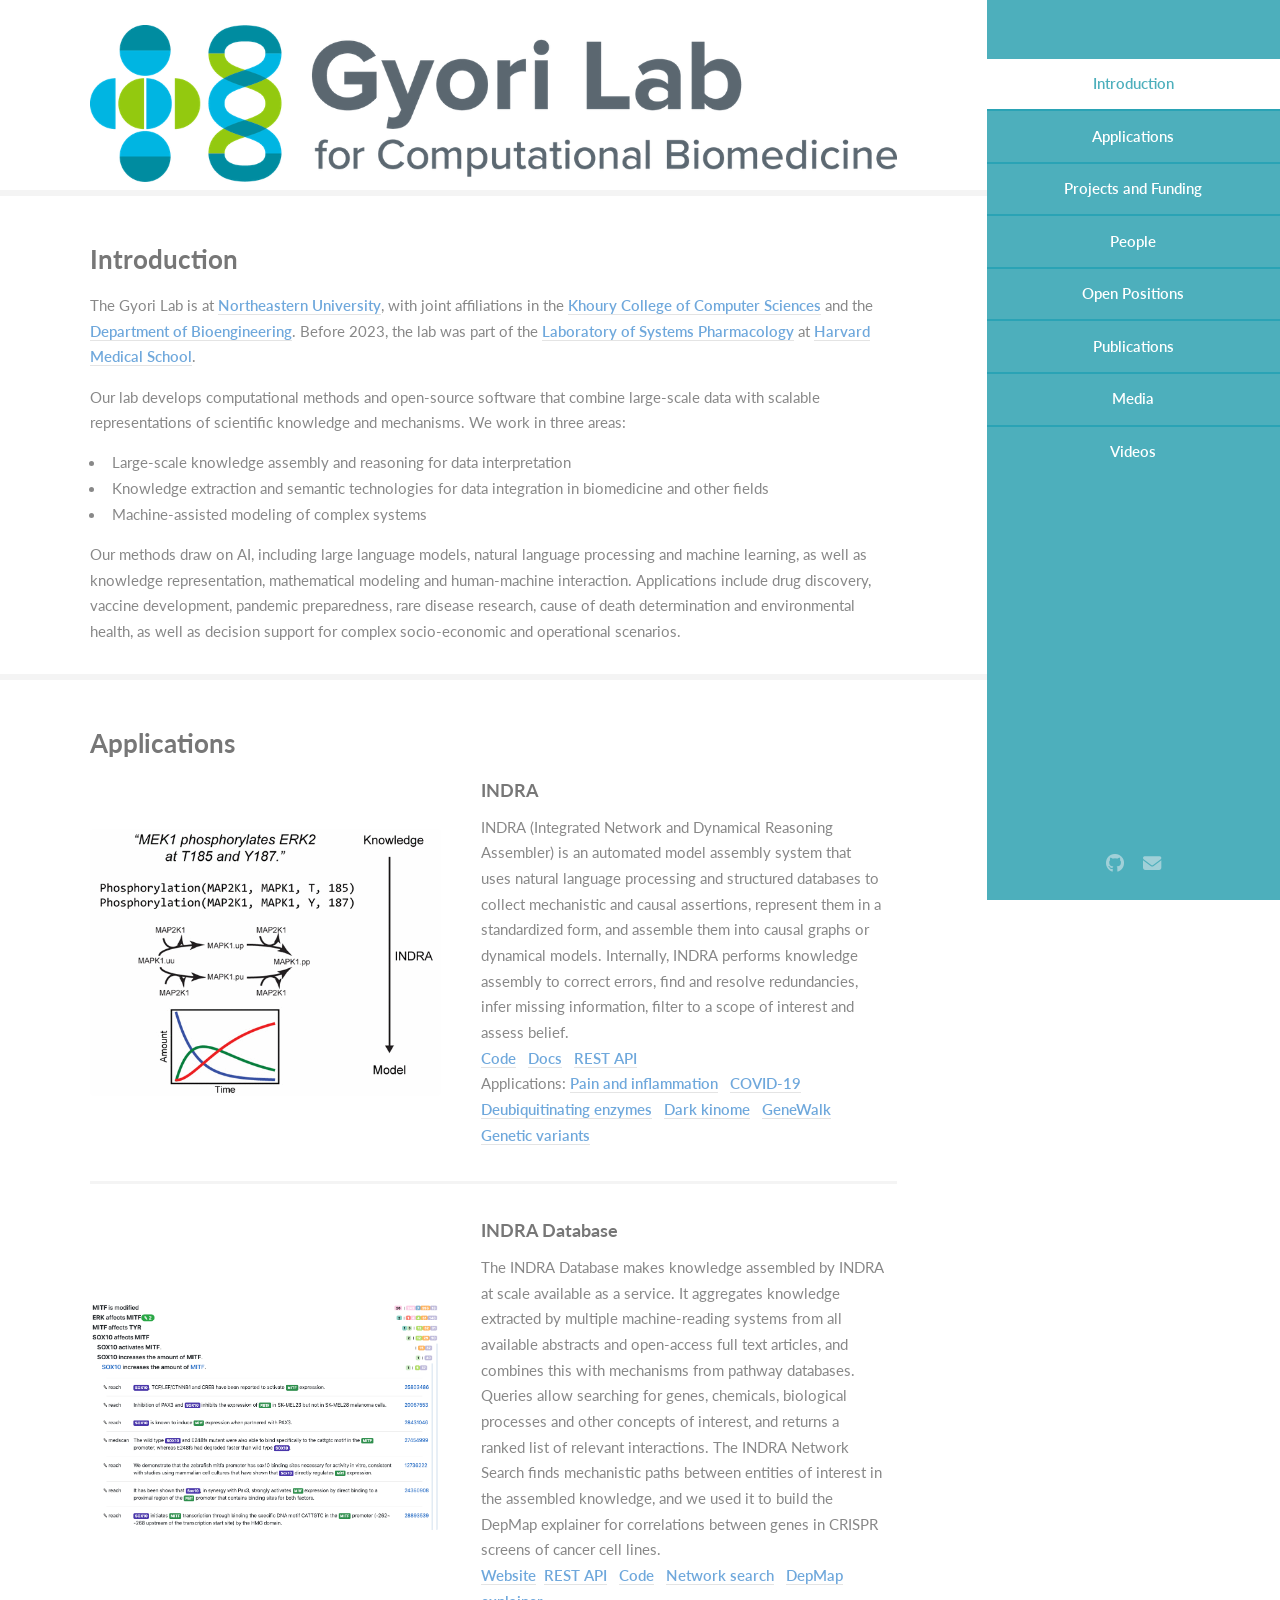
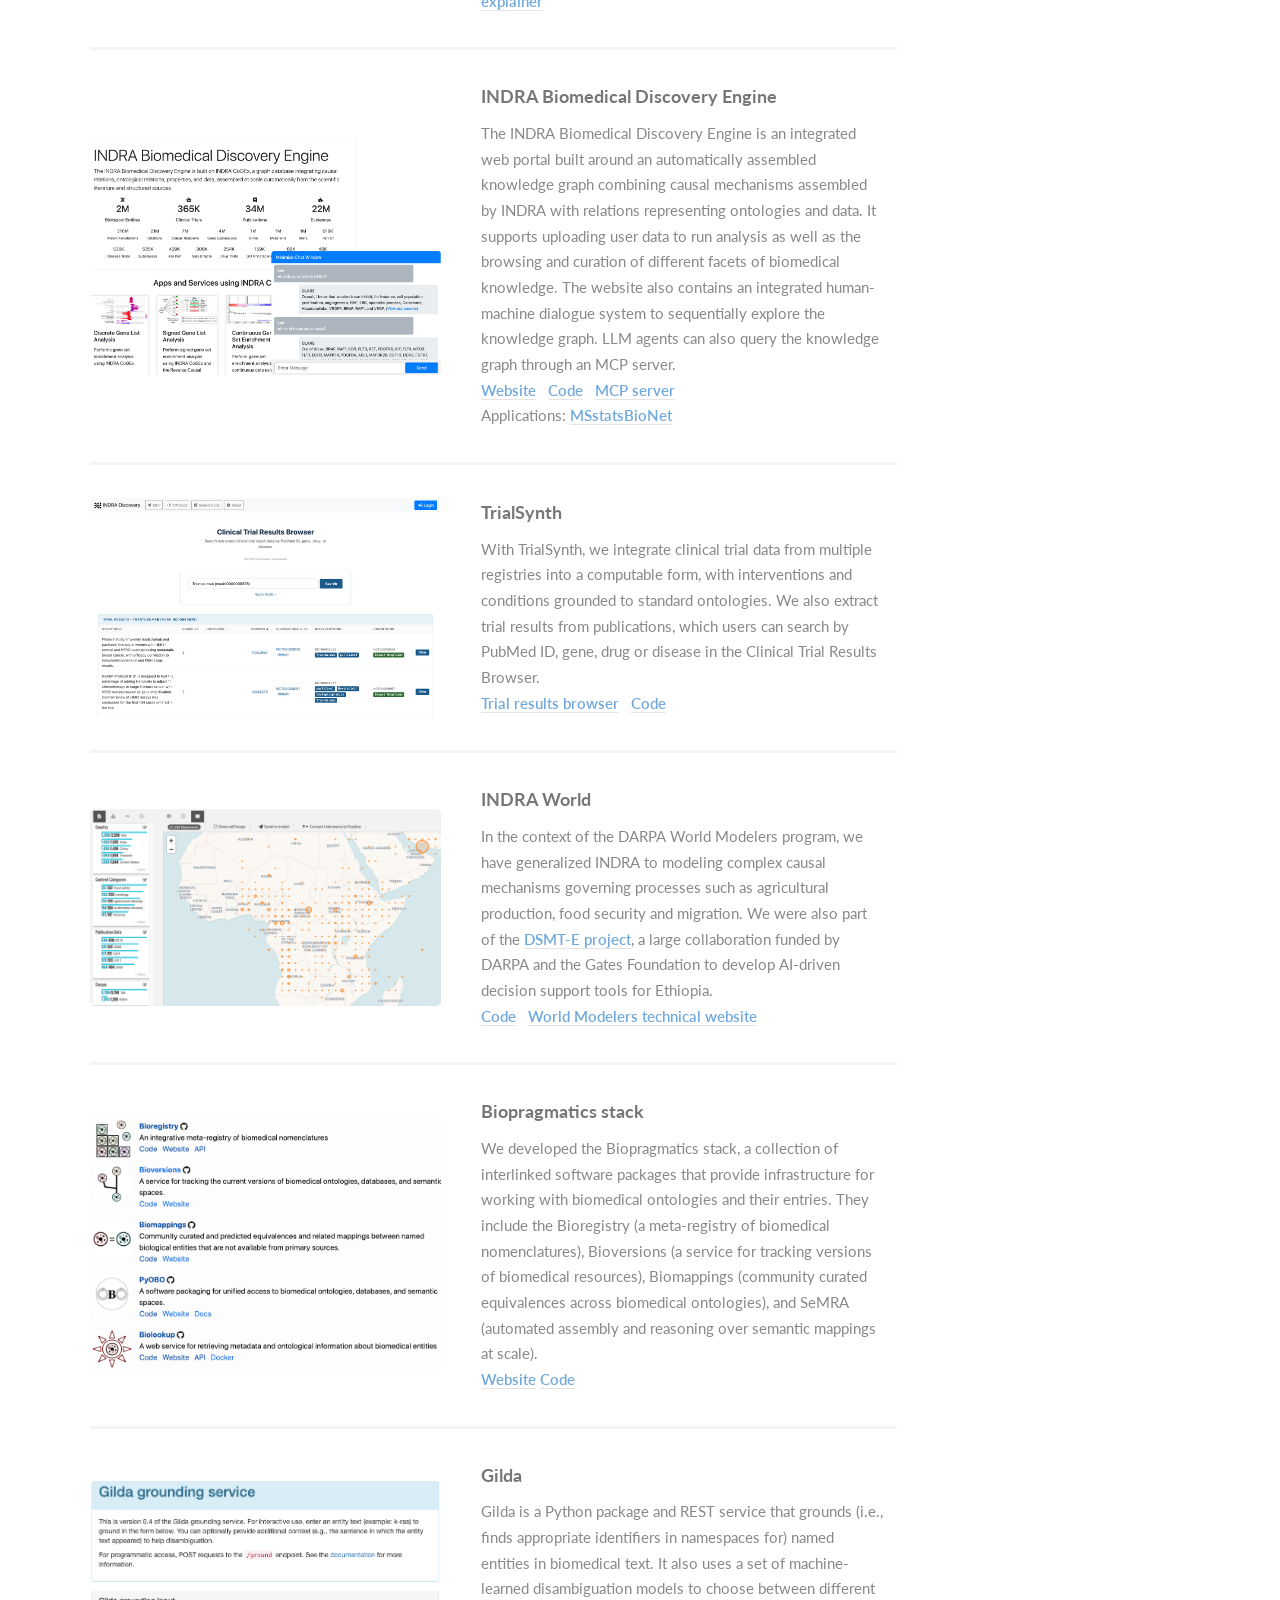
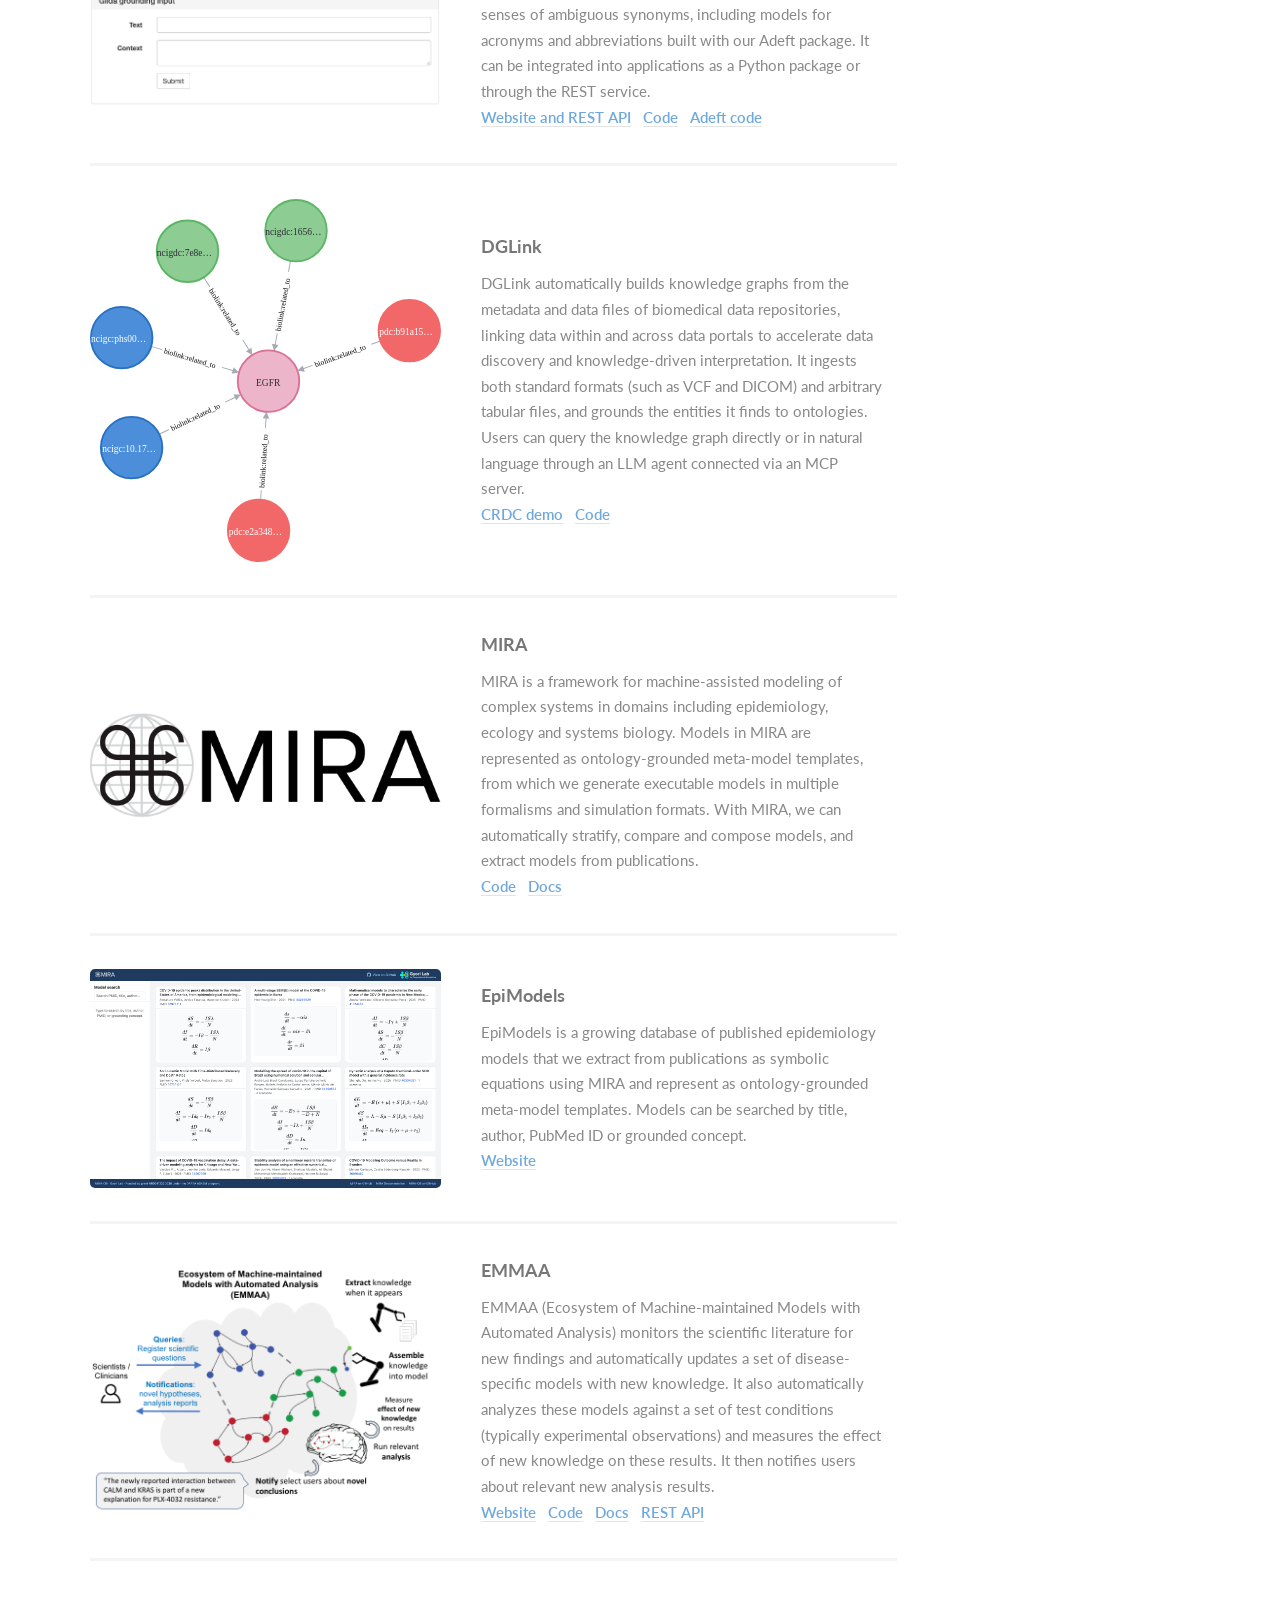
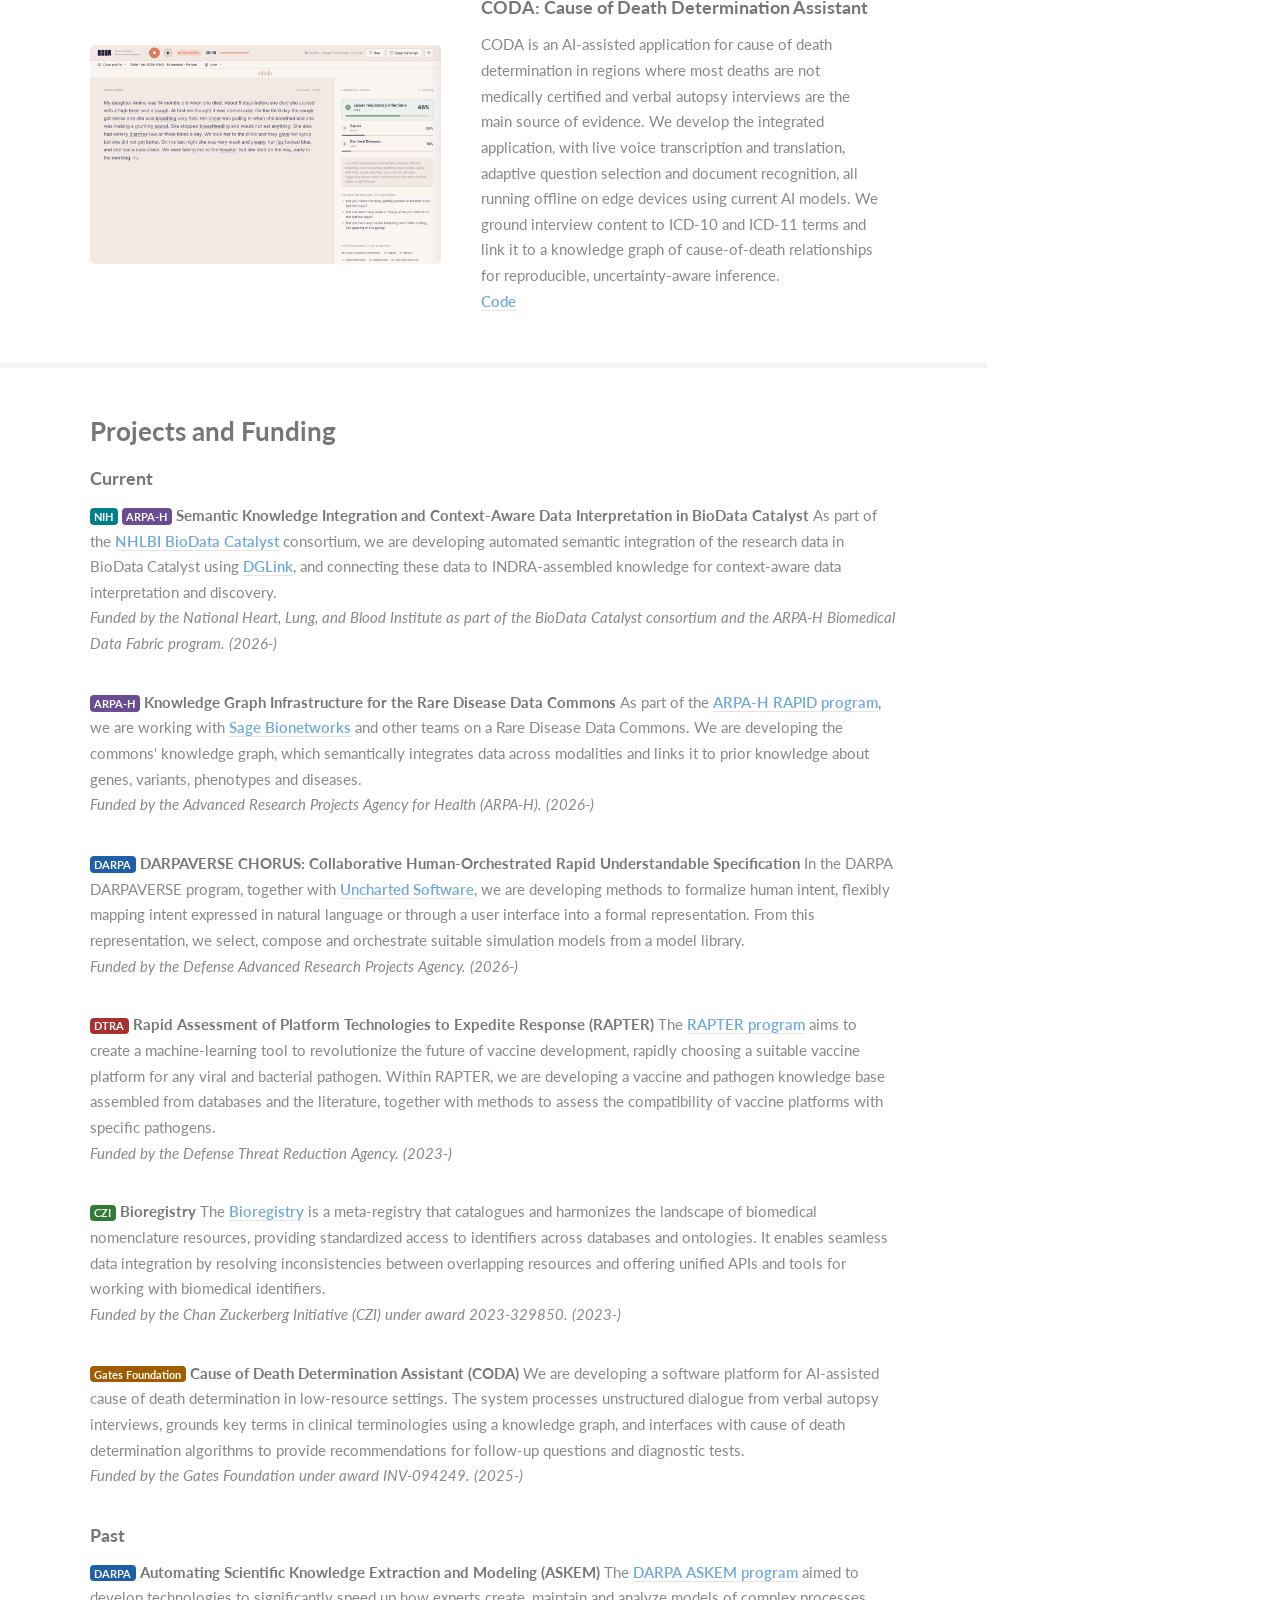
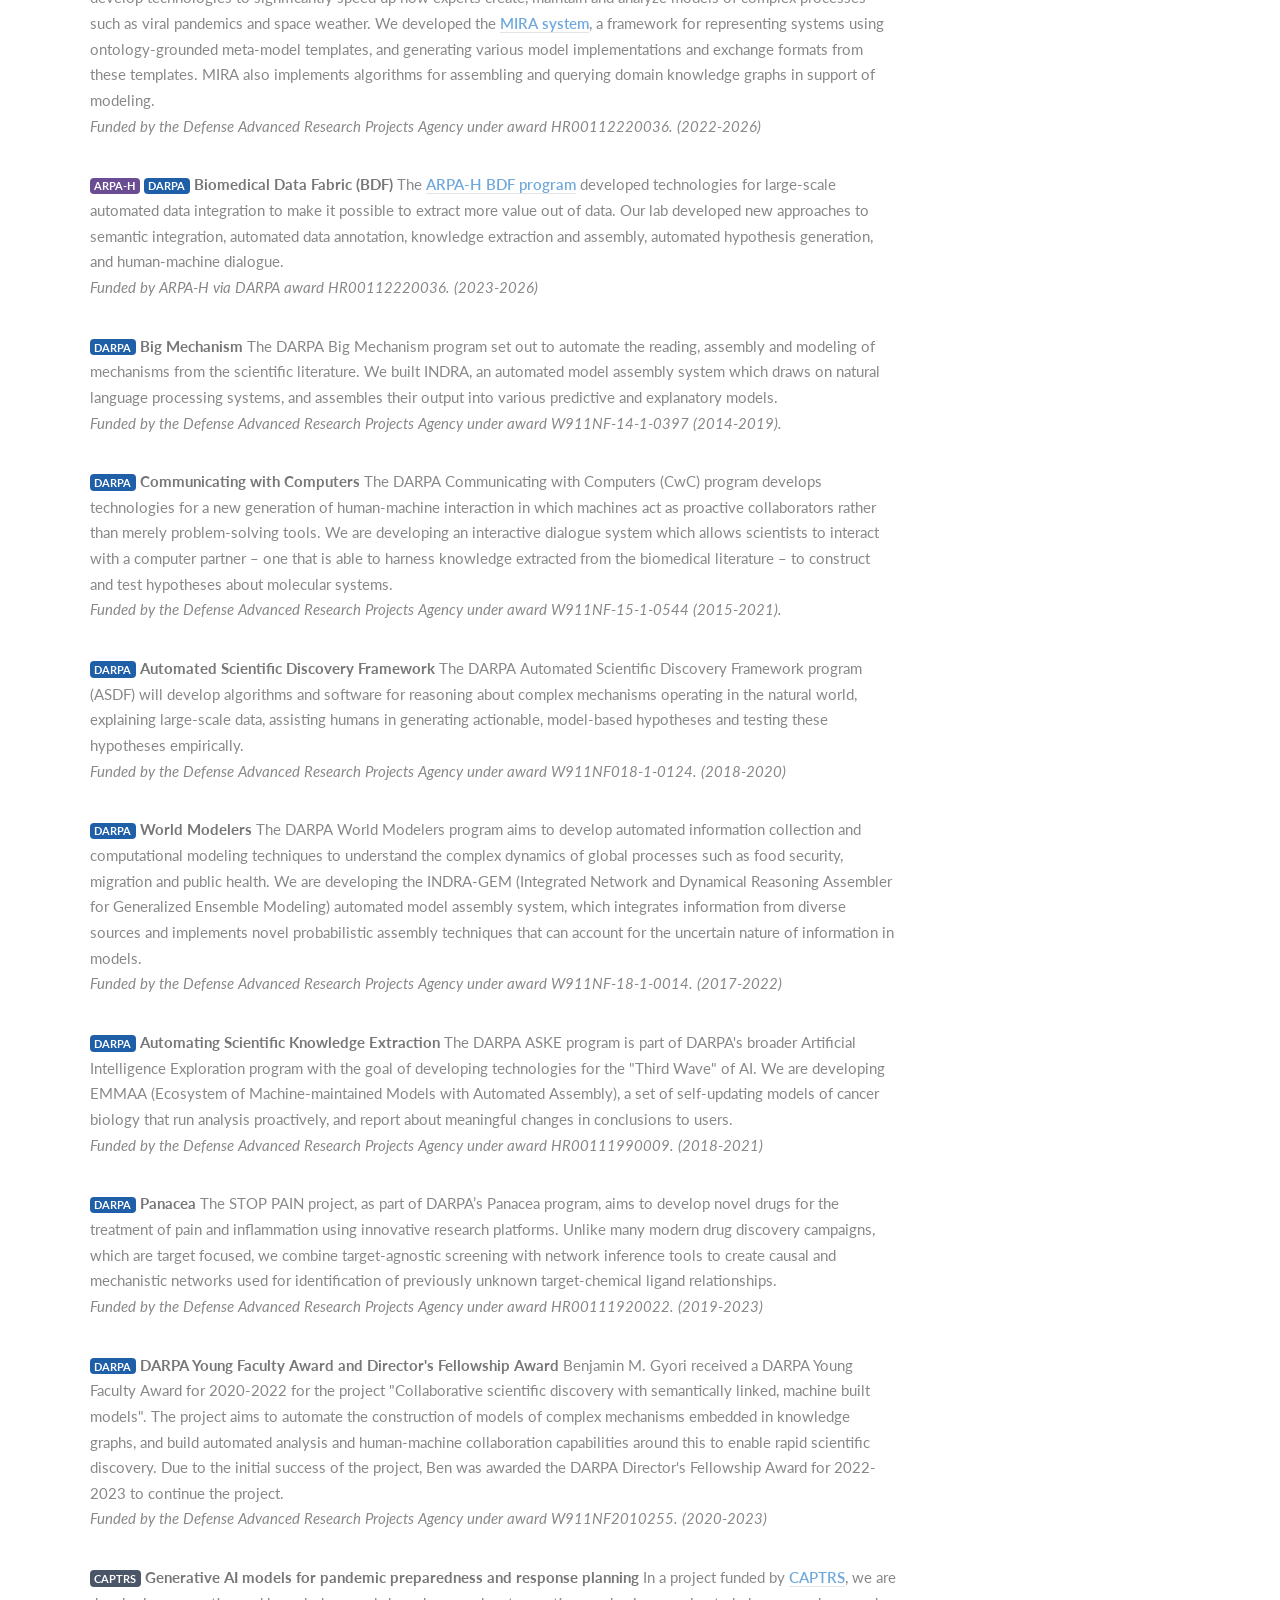
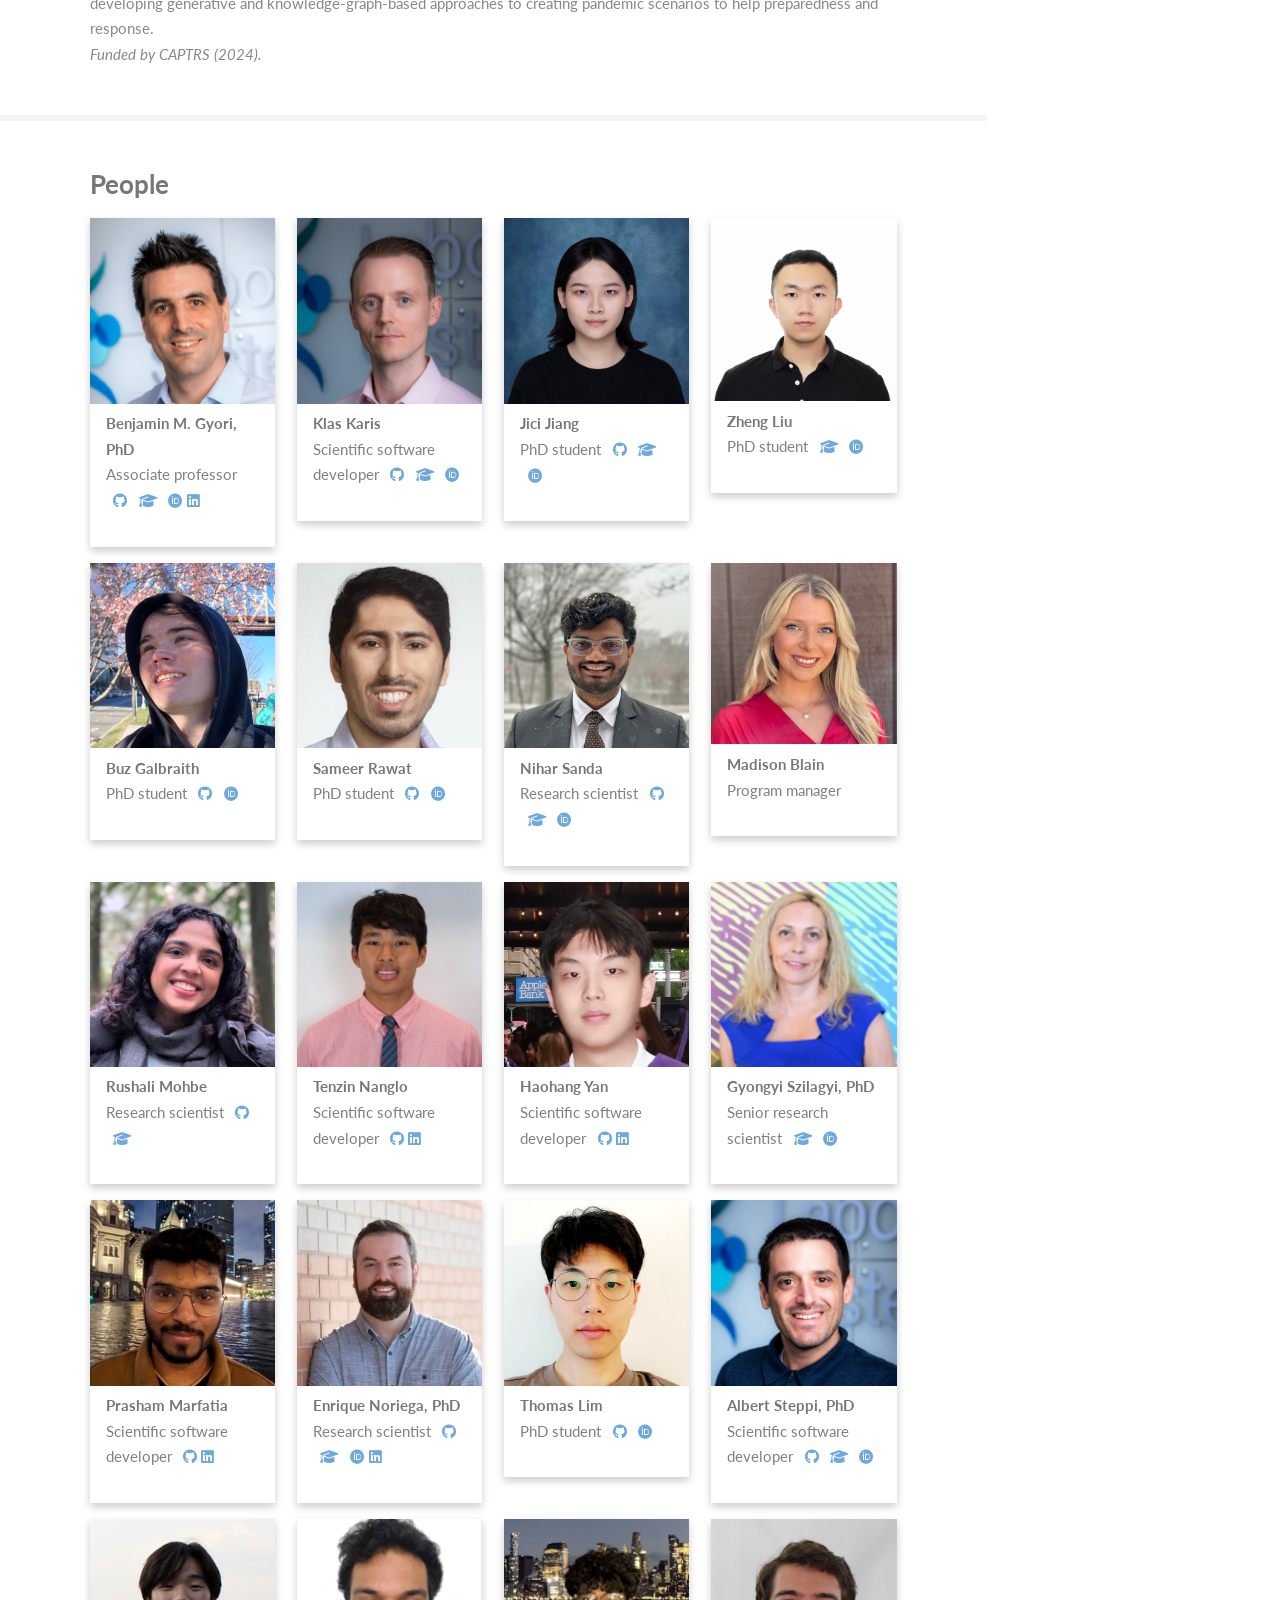
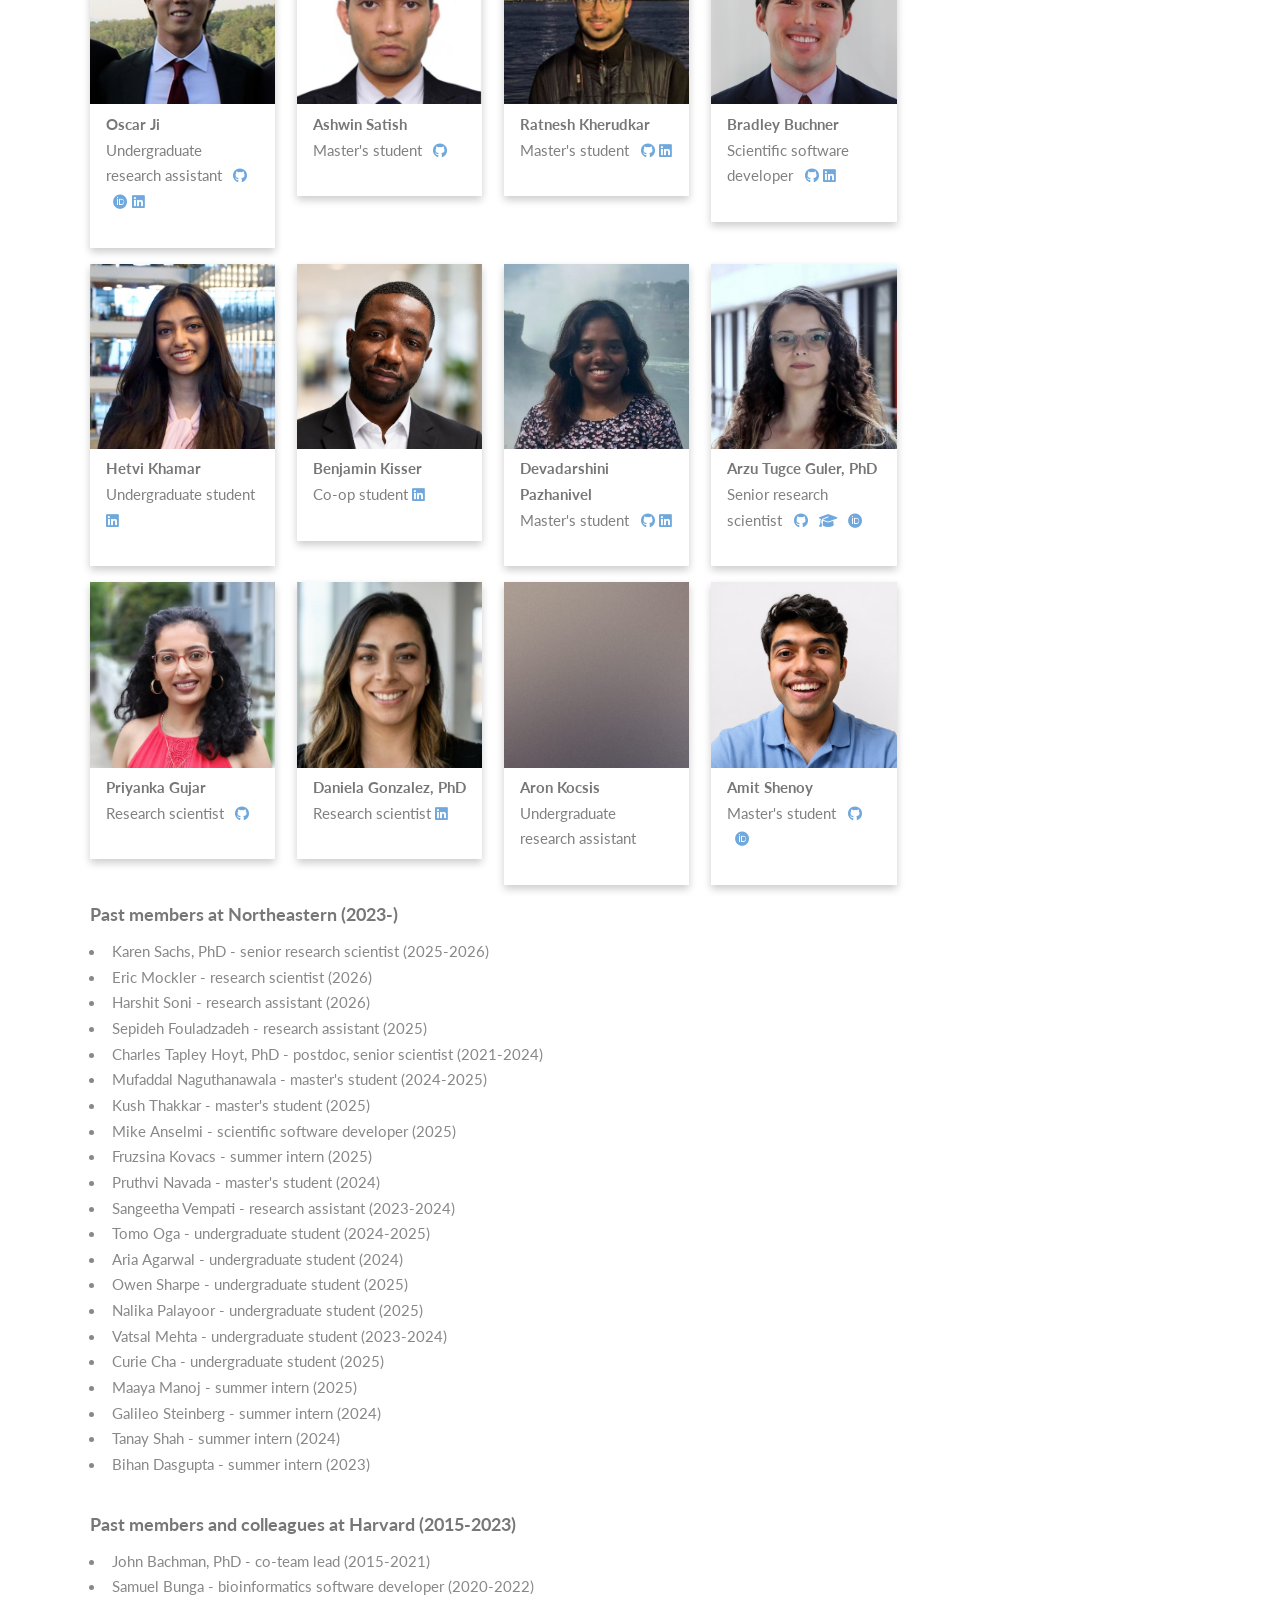
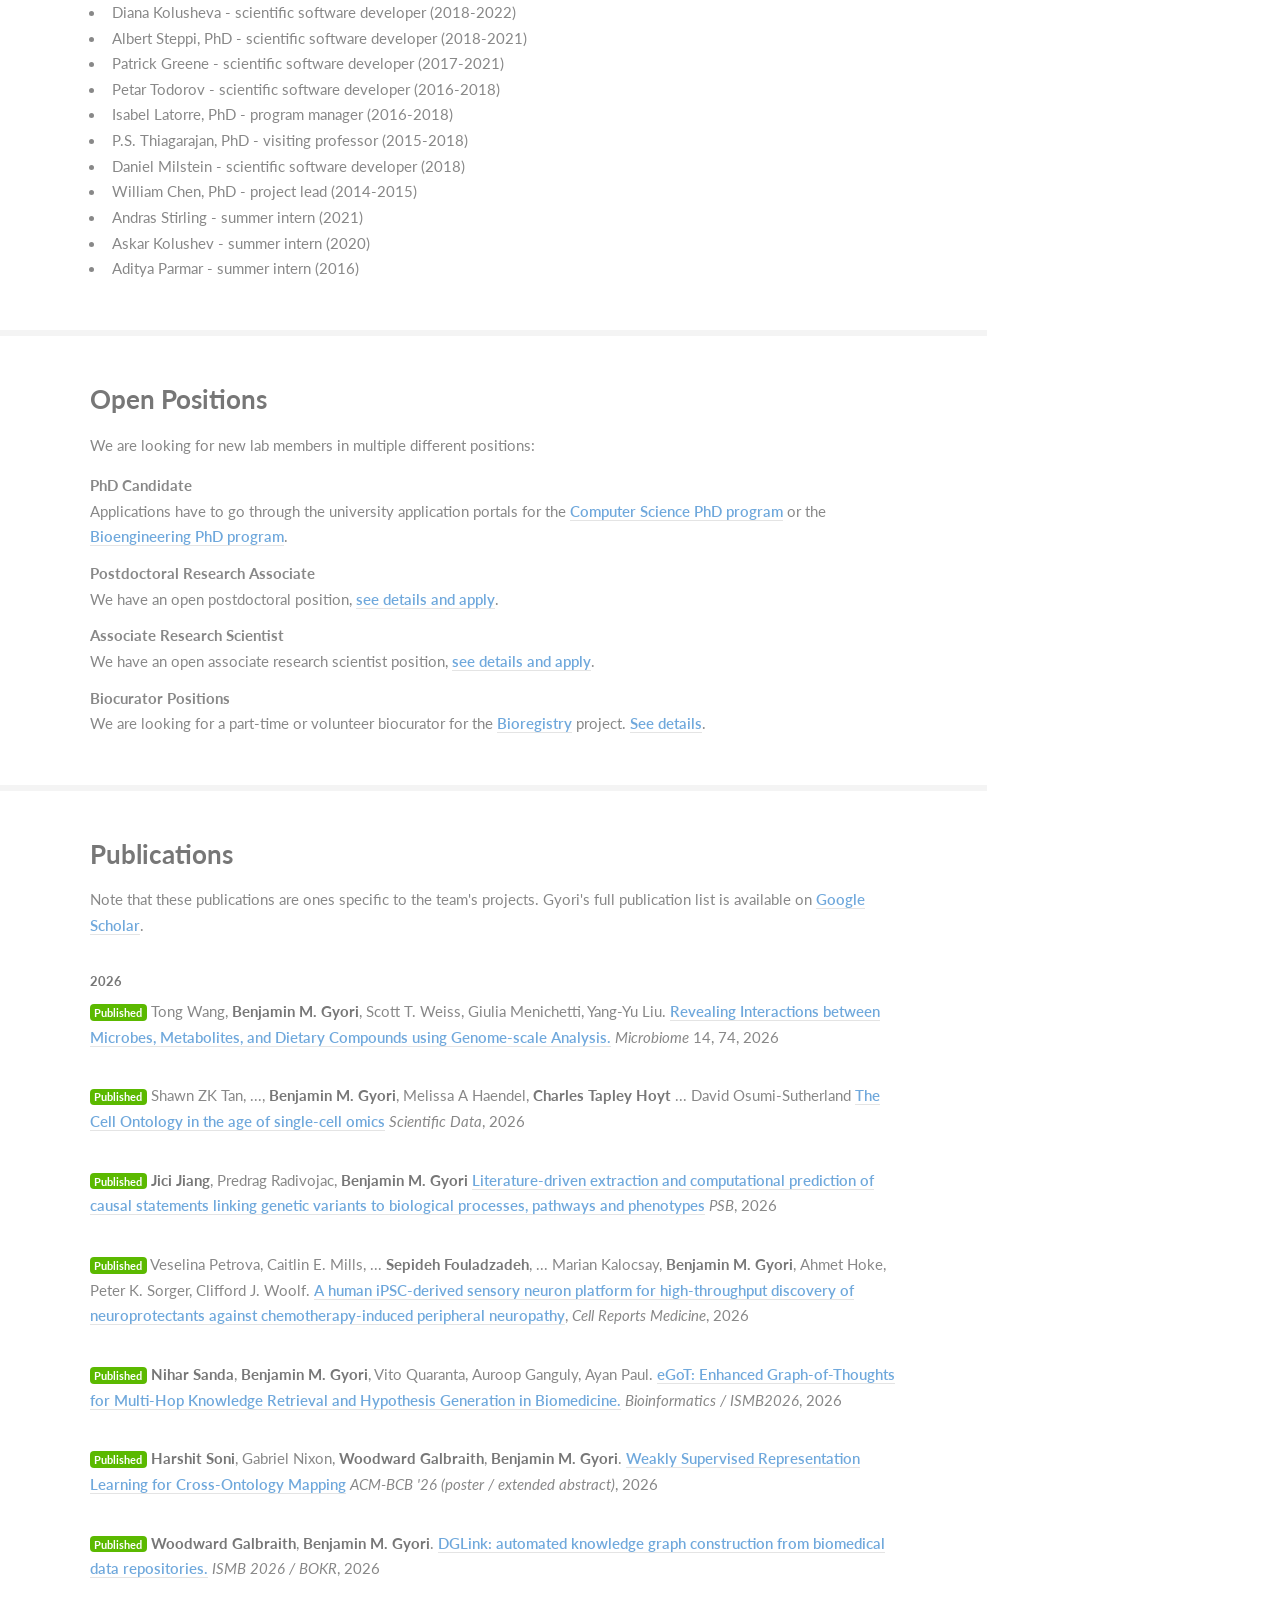
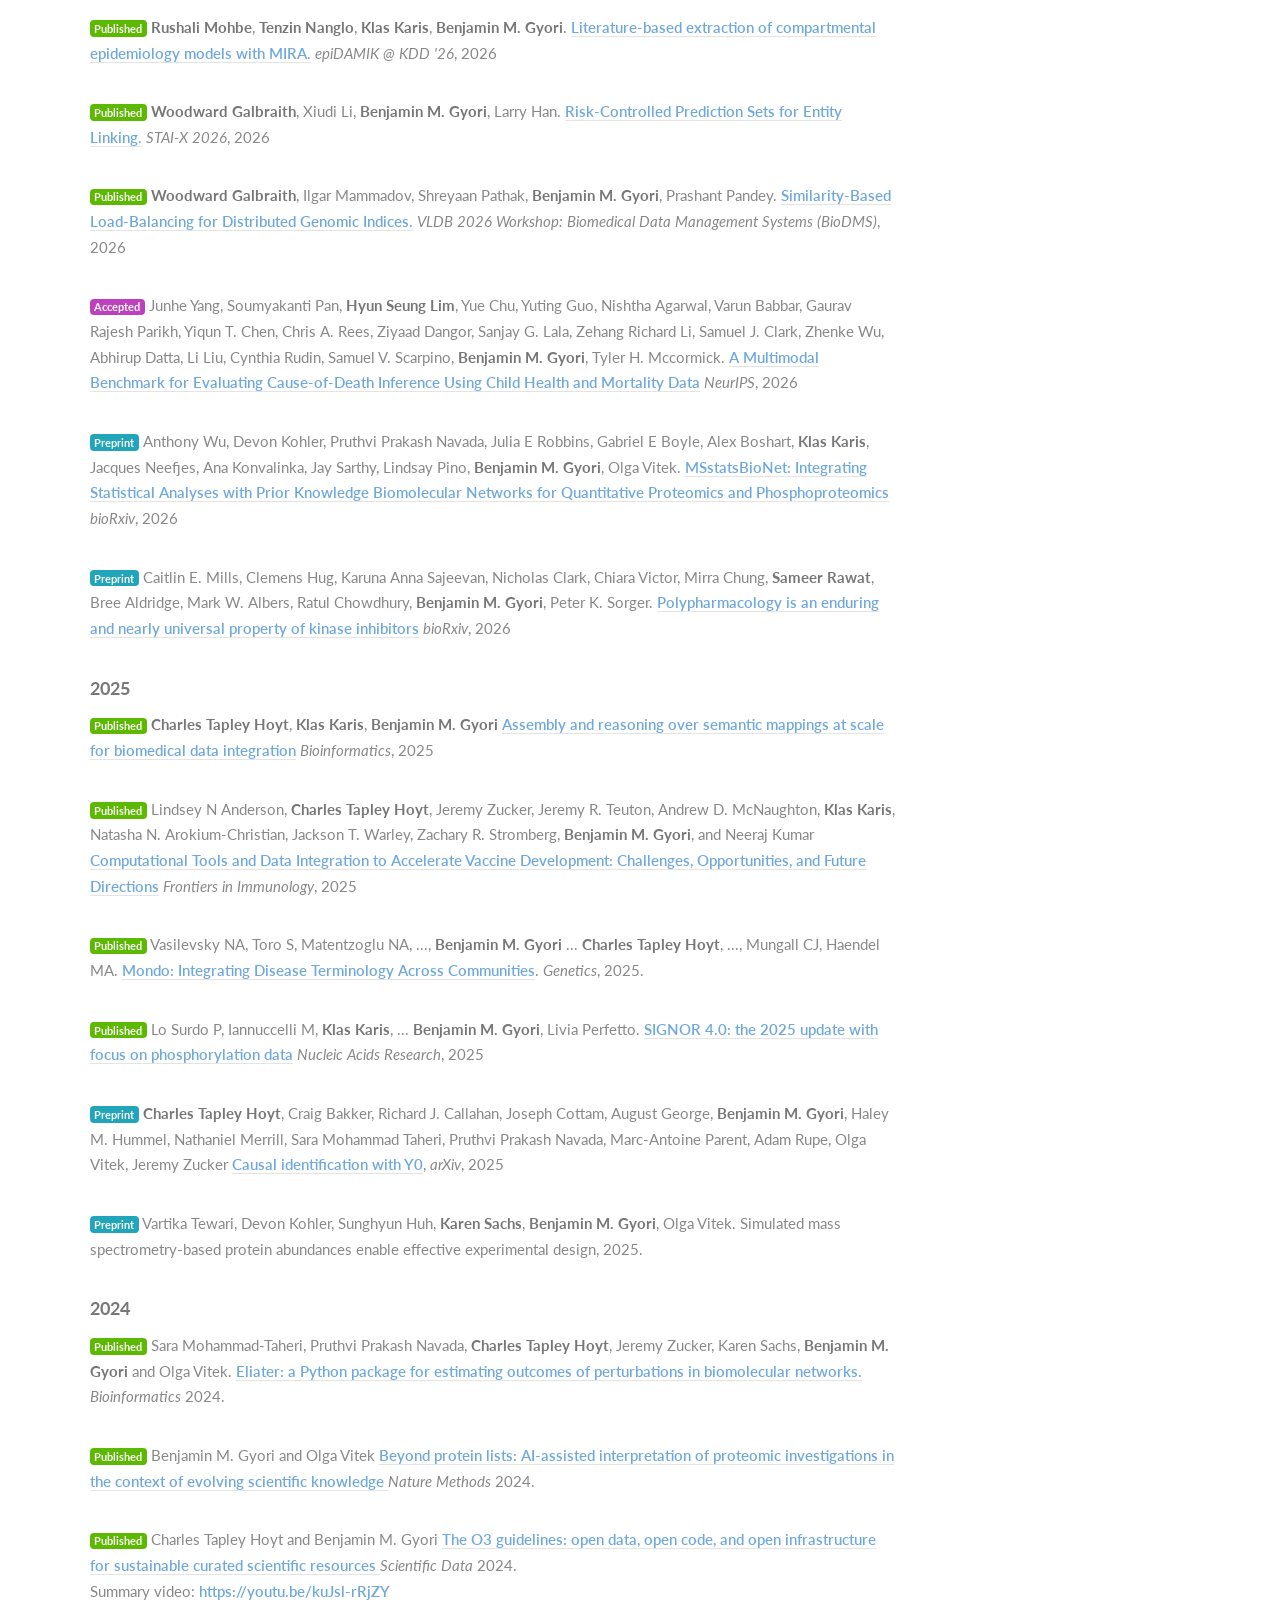
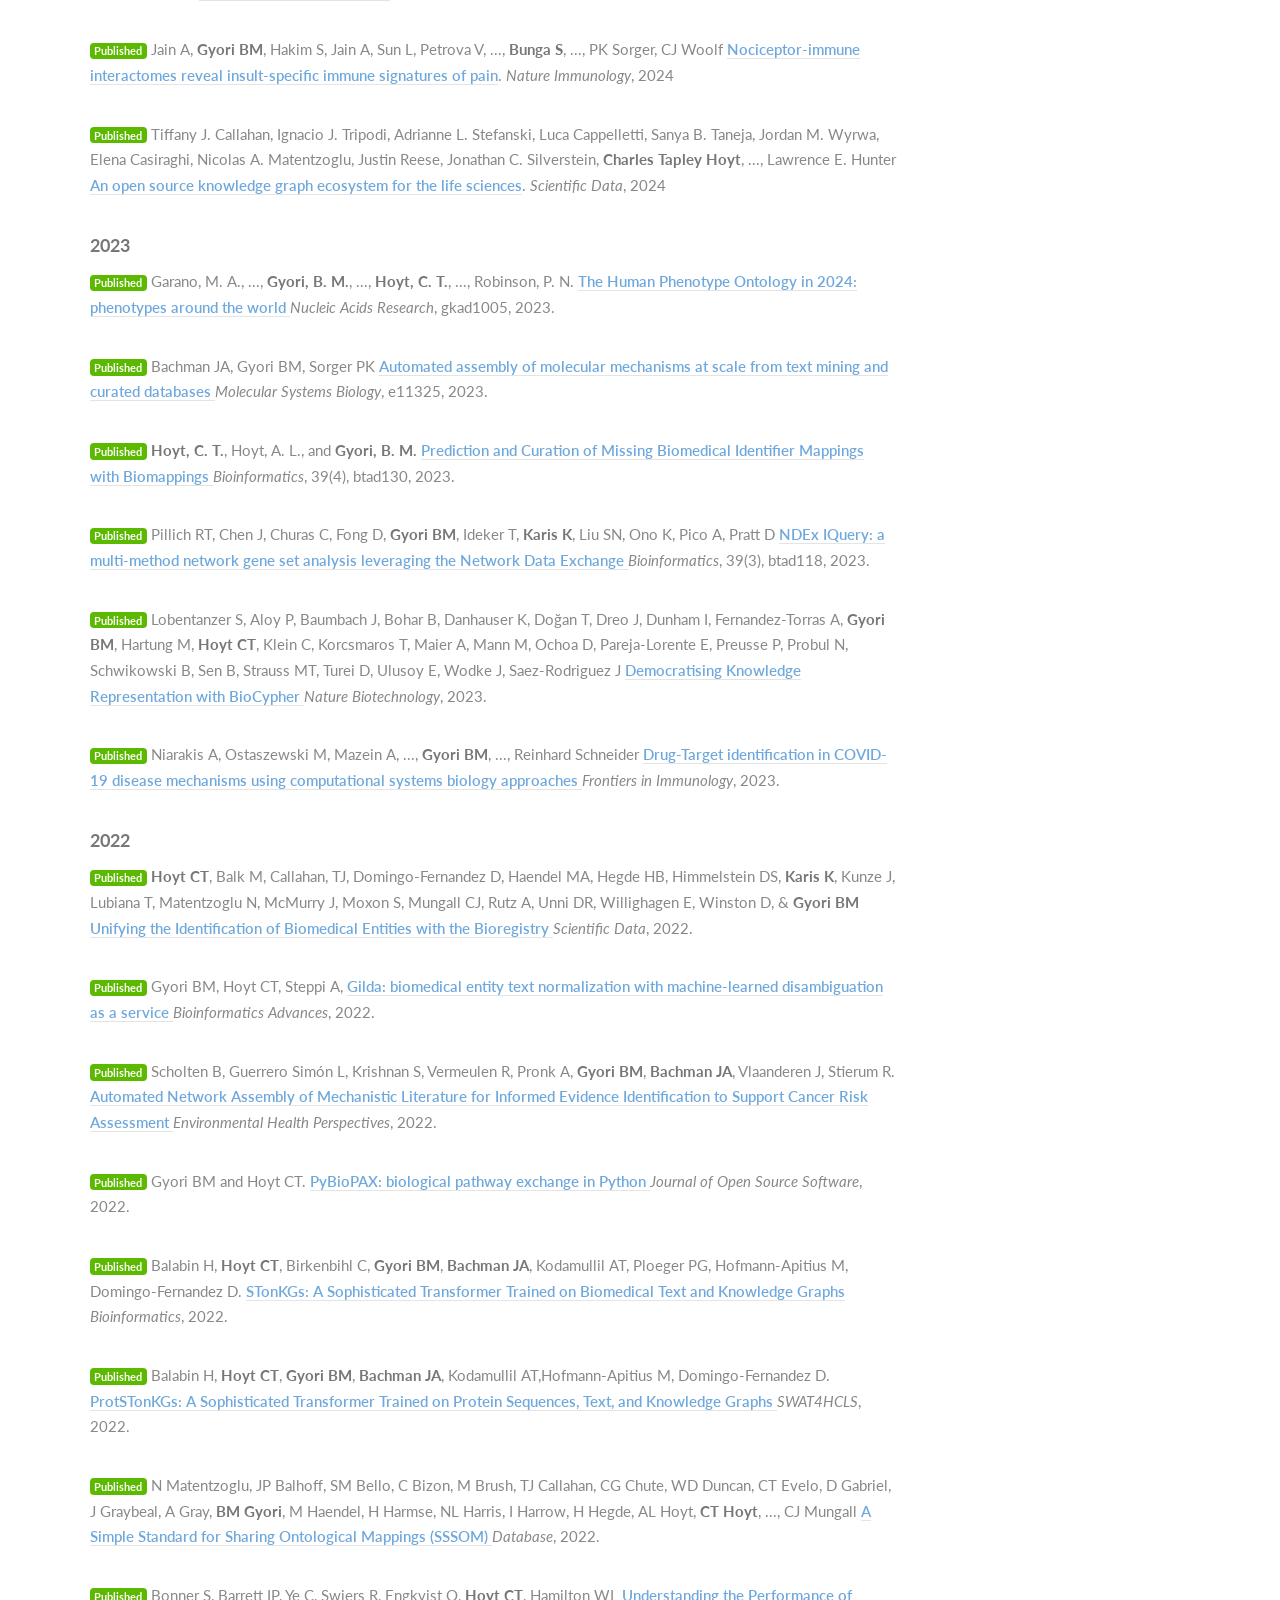
==== commit a4700b36: "Umprove formatting" ====
--- a/index.html
+++ b/index.html
@@ -69,6 +69,14 @@
             font-weight: bold;
             margin-top: 0.75em;
         }
+        #intro p, #intro ul, #positions p {
+            margin-bottom: 1em;
+        }
+        @media screen and (min-width: 737px) {
+            #main > section > .container {
+                padding: 3em 0 1em 0;
+            }
+        }
     </style>
 </head>
 <body class="is-preload">
@@ -93,8 +101,6 @@
     </nav>
     <footer>
         <ul class="icons">
-            <li><a href="https://twitter.com/gyorilab" class="icon fab fa-twitter"><span class="label">Twitter</span></a>
-            </li>
             <li><a href="https://github.com/gyorilab" class="icon fab fa-github" target="_blank"><span class="label">GitHub</span></a></li>
             <li><a href="mailto:b.gyori@northeastern.edu" class="icon fas fa-envelope"><span class="label">Email</span></a>
             </li>
@@ -928,22 +934,26 @@
         <section id="positions">
             <div class="container">
                 <h3>Open Positions</h3>
-                We are looking for new lab members in multiple different positions:
+                <p>We are looking for new lab members in multiple different positions:</p>
                 <dl>
-                <dt>PhD Candidate</dt>
-		<dd>Applications have to go through the university application portals: Computer Science PhD program at
-                <a href="https://www.khoury.northeastern.edu/apply/phd-apply/">https://www.khoury.northeastern.edu/apply/phd-apply/</a> or the
-                Bioengineering PhD program at <a href="https://bioe.northeastern.edu/academics/graduate-studies/phd-bion/">https://bioe.northeastern.edu/academics/graduate-studies/phd-bion/</a>.
-		</dd>
-
-        <dt>Postdoctoral Research Associate</dt>
-		<dd>We have an open postdoctoral position, see details and apply <a href="https://northeastern.wd1.myworkdayjobs.com/careers/job/Boston-MA-Main-Campus/Postdoctoral-Research-Associate_R142120">here</a>.</dd>
-
-        <dt>Associate Research Scientist</dt>
-		<dd>We have an open associate research scientist position, see details and apply <a href="https://northeastern.wd1.myworkdayjobs.com/careers/job/Boston-MA-Main-Campus/Associate-Research-Scientist_R143032">here</a>.</dd>
-
-		<dt>Biocurator Positions</dt>
-                <dd>We are looking for a part-time or volunteer biocurator for the <a href="https://bioregistry.io">Bioregistry</a> project. See details <a href="https://bit.ly/bioregistry-curator-2024">here</a>.</dd>
+                    <dt>PhD Candidate</dt>
+                    <dd>Applications have to go through the university application portals for the
+                    <a href="https://www.khoury.northeastern.edu/apply/phd-apply/">Computer Science PhD program</a>
+                    or the
+                    <a href="https://bioe.northeastern.edu/academics/graduate-studies/phd-bion/">Bioengineering PhD program</a>.</dd>
+
+                    <dt>Postdoctoral Research Associate</dt>
+                    <dd>We have an open postdoctoral position,
+                    <a href="https://northeastern.wd1.myworkdayjobs.com/careers/job/Boston-MA-Main-Campus/Postdoctoral-Research-Associate_R142120">see details and apply</a>.</dd>
+
+                    <dt>Associate Research Scientist</dt>
+                    <dd>We have an open associate research scientist position,
+                    <a href="https://northeastern.wd1.myworkdayjobs.com/careers/job/Boston-MA-Main-Campus/Associate-Research-Scientist_R143032">see details and apply</a>.</dd>
+
+                    <dt>Biocurator Positions</dt>
+                    <dd>We are looking for a part-time or volunteer biocurator for the
+                    <a href="https://bioregistry.io">Bioregistry</a> project.
+                    <a href="https://bit.ly/bioregistry-curator-2024">See details</a>.</dd>
                 </dl>
             </div>
         </section>
@@ -1572,11 +1582,11 @@
                     and <a href="https://www.synapse.org/#!Synapse:syn24316458/wiki/608245">report</a>.
                 </p>
                 <p>
-                    <a href="http://www.wired.co.uk/article/darpa-arati-prabhakar-humans-machines">
+                    <a href="https://www.wired.com/story/darpa-arati-prabhakar-humans-machines/">
                         WIRED
                     </a>:
-                    Our research on human-machine collaboration was featured in WIRED UK, in the article
-                    "<a href="http://www.wired.co.uk/article/darpa-arati-prabhakar-humans-machines">
+                    Our research on human-machine collaboration was featured in WIRED (in print in WIRED UK), in the article
+                    "<a href="https://www.wired.com/story/darpa-arati-prabhakar-humans-machines/">
                     The merging of humans and machines is happening now</a>",
                     written by then director of DARPA, Arati Prabhakar.</p>
 
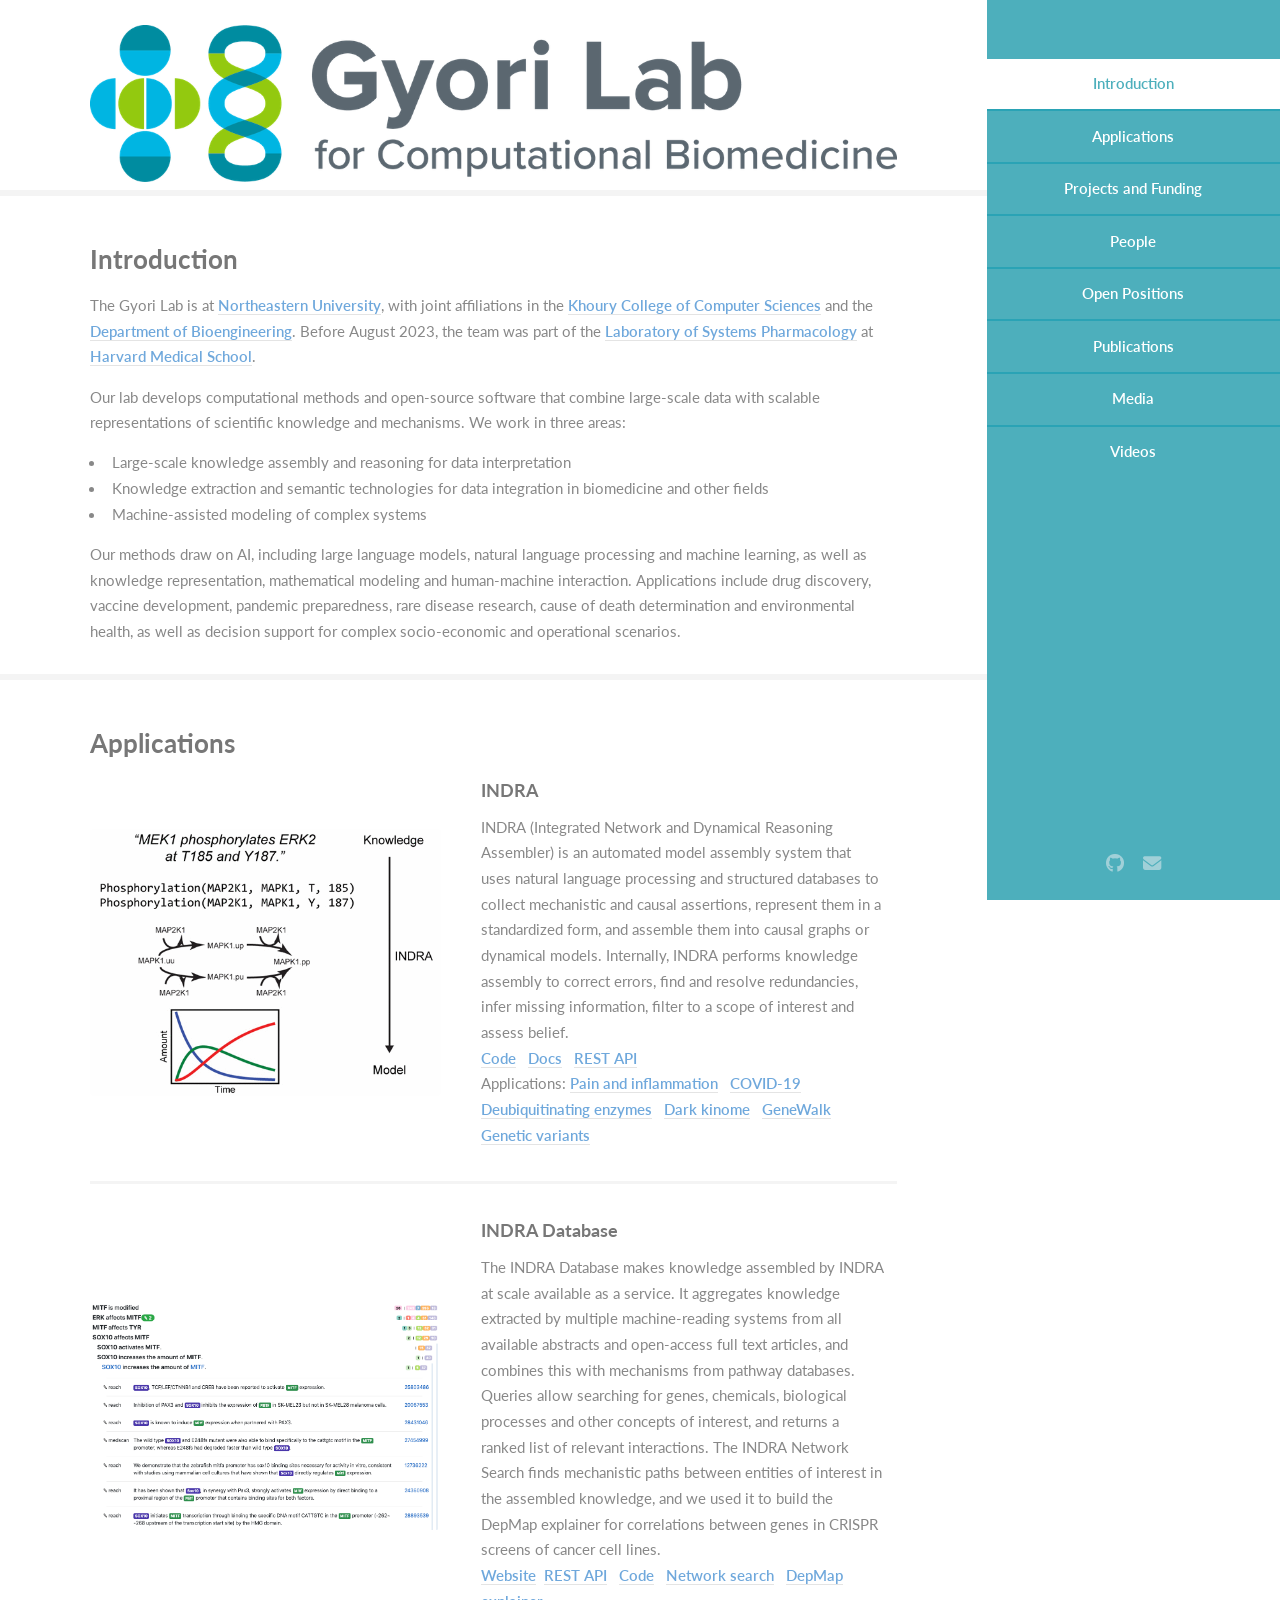
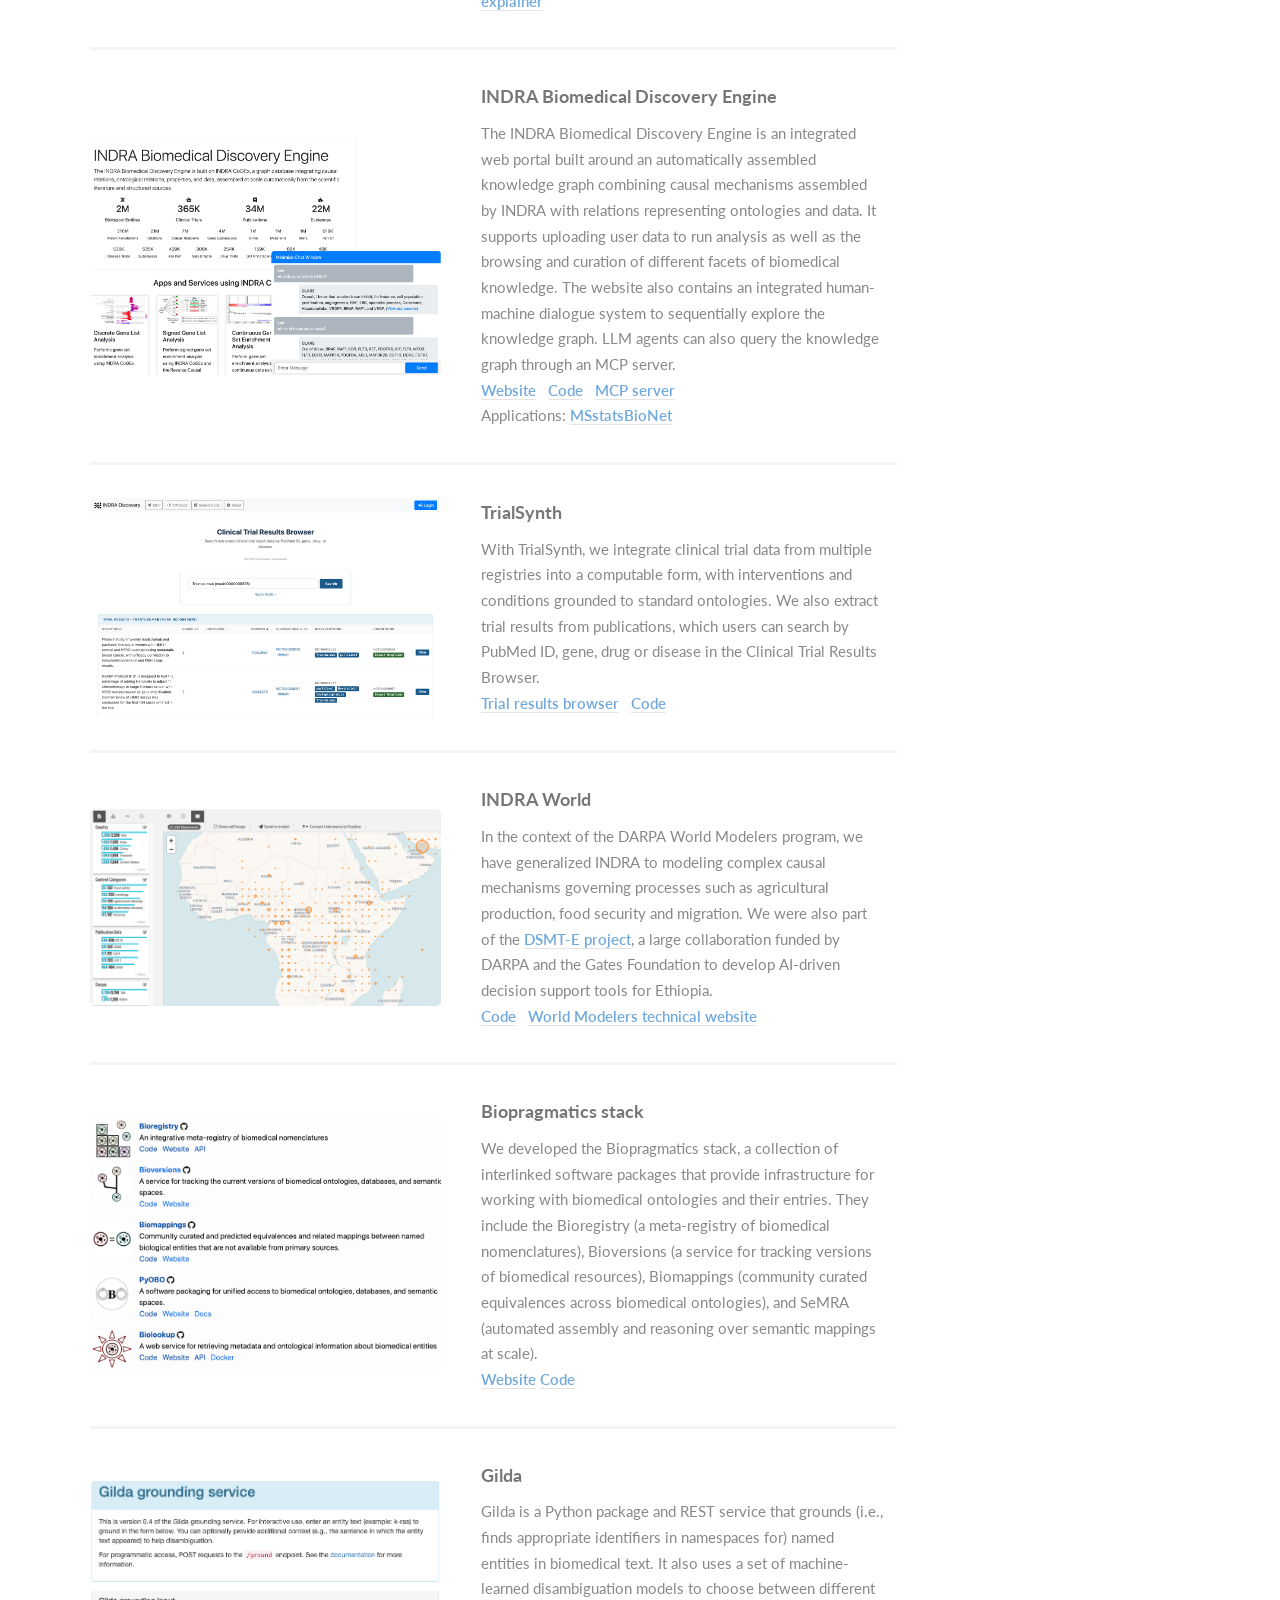
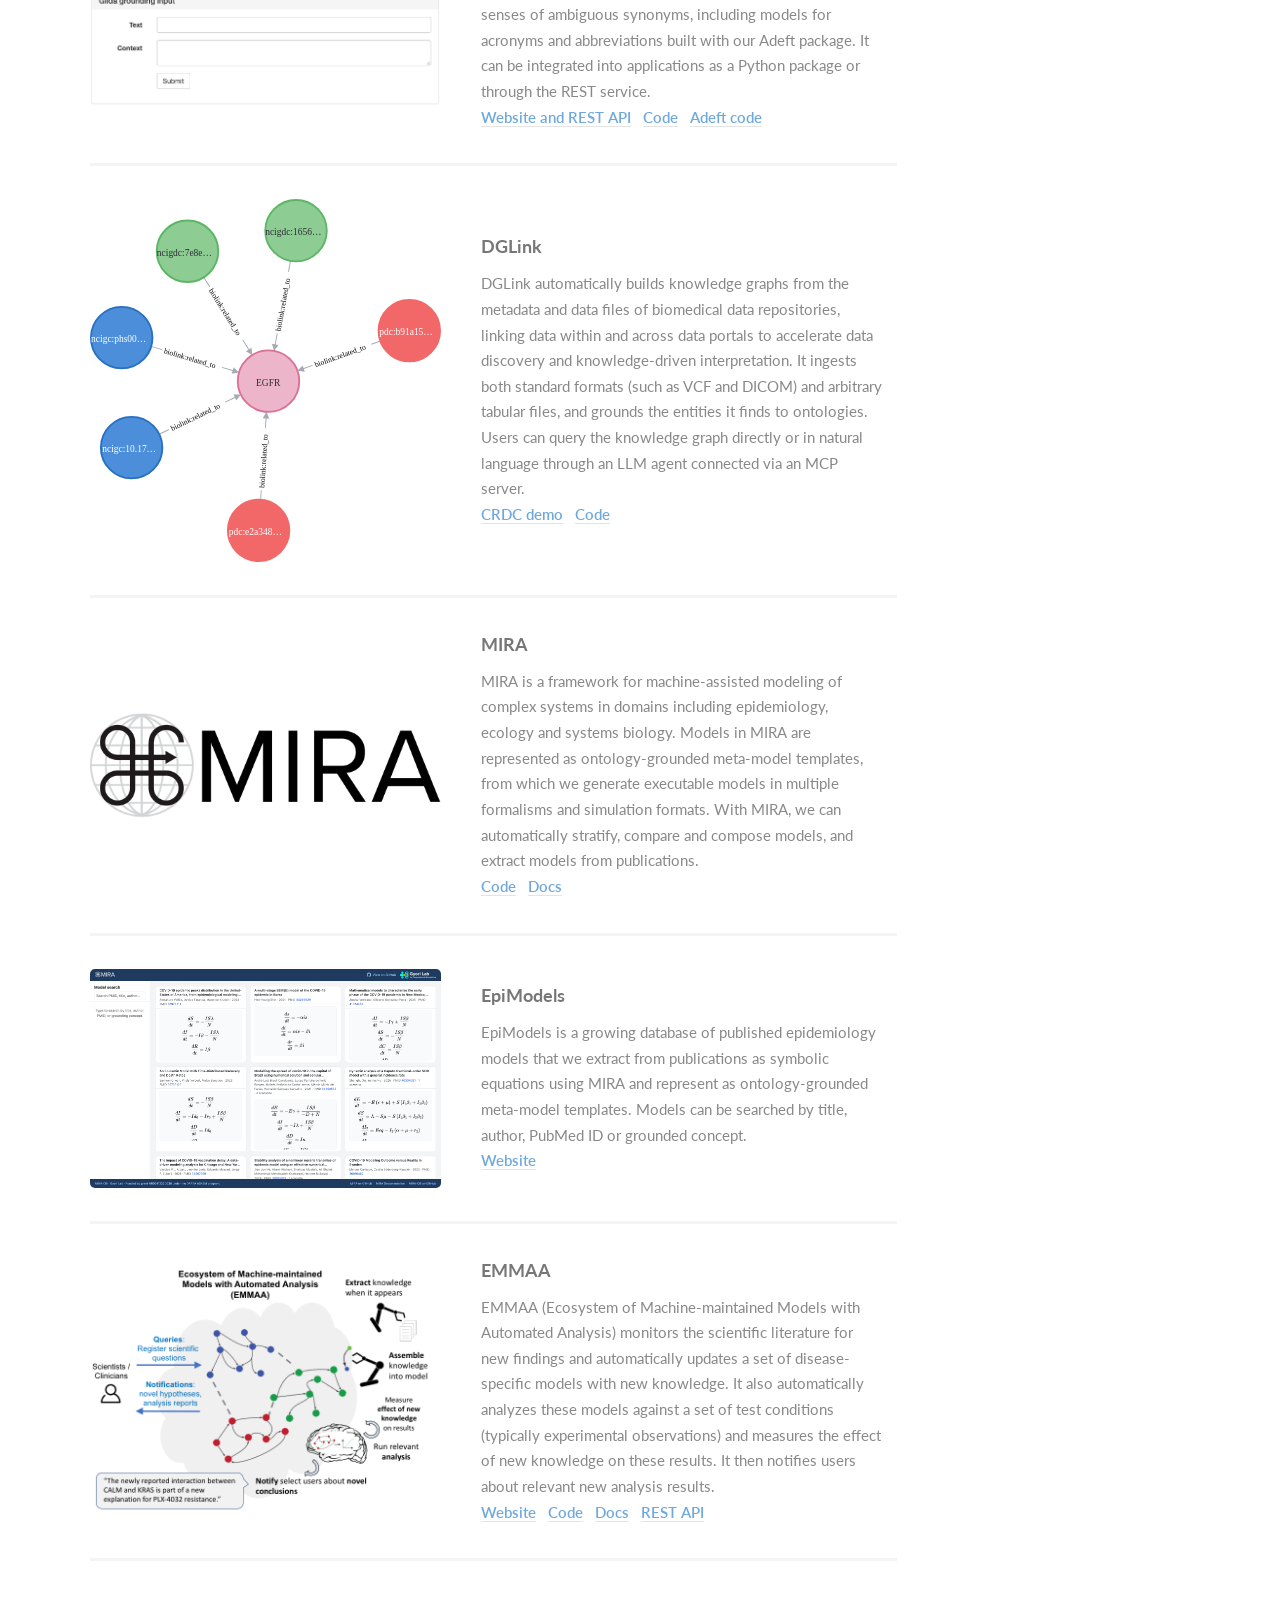
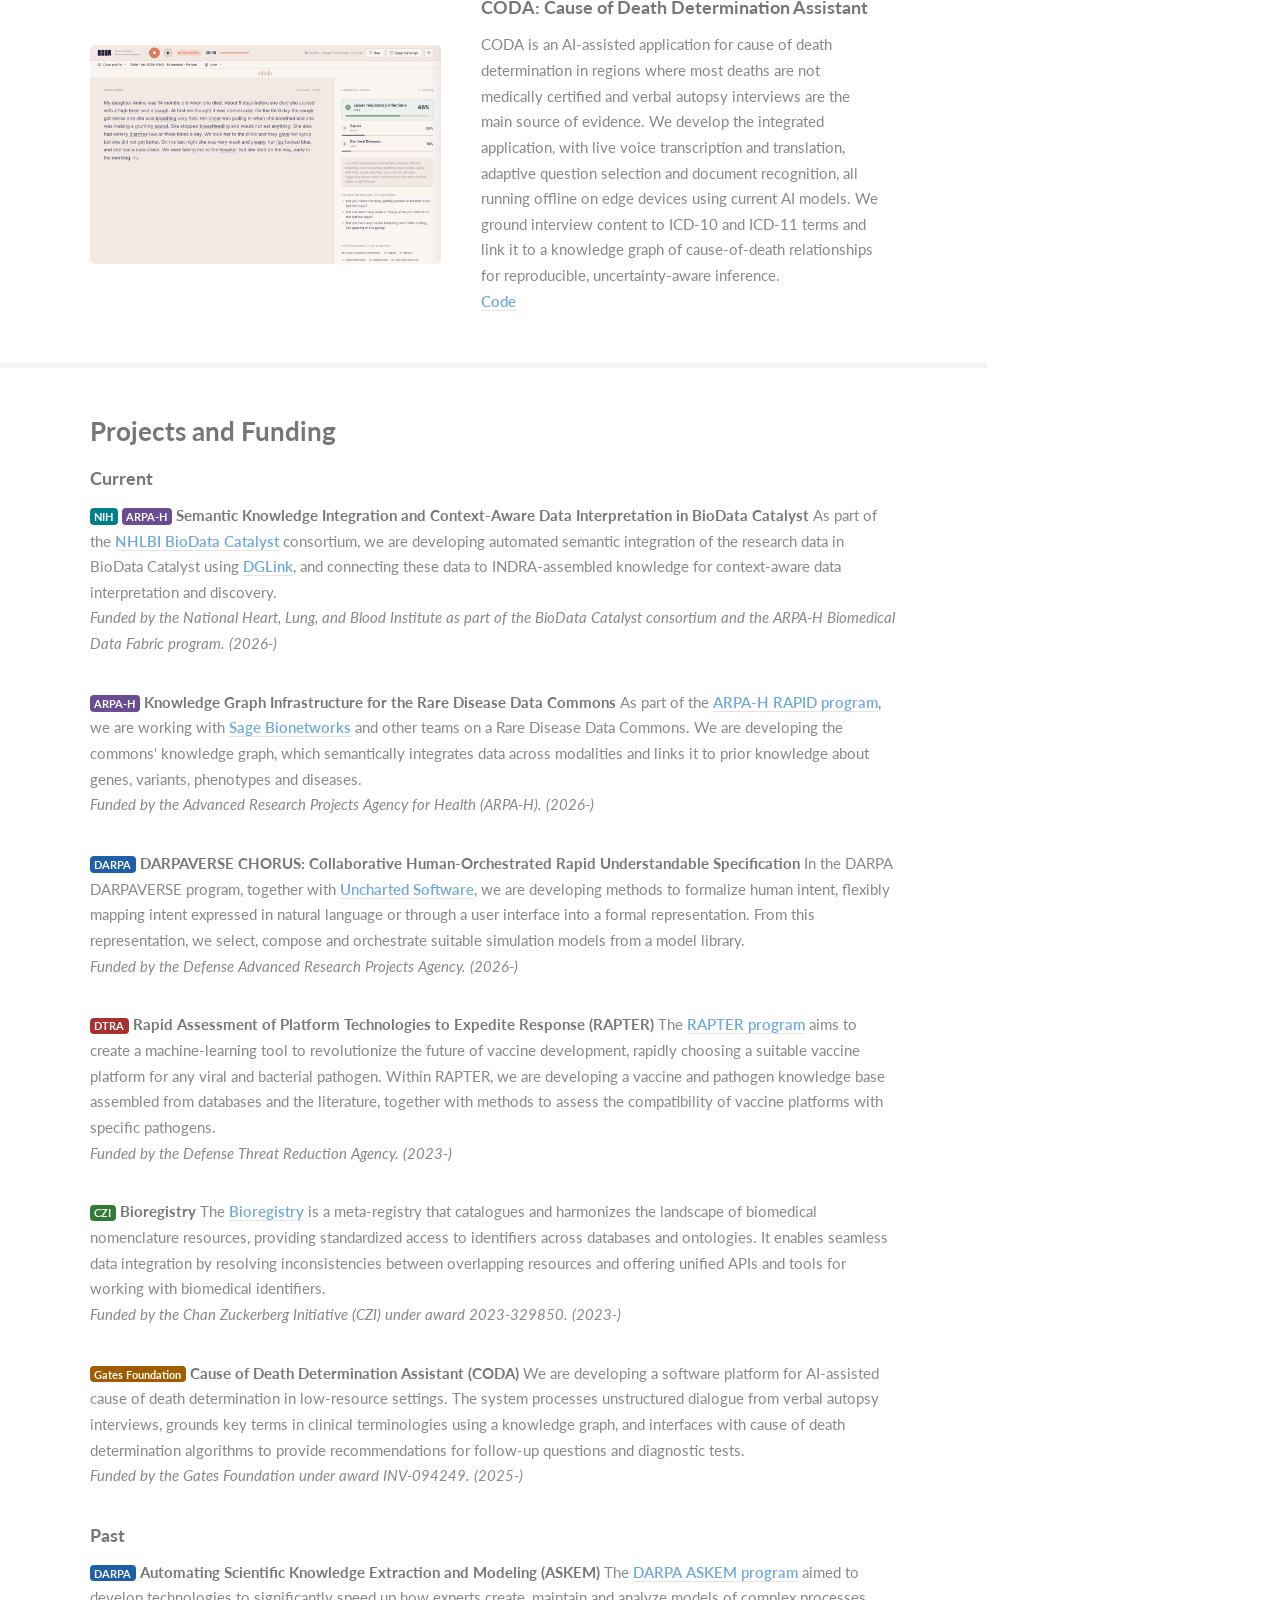
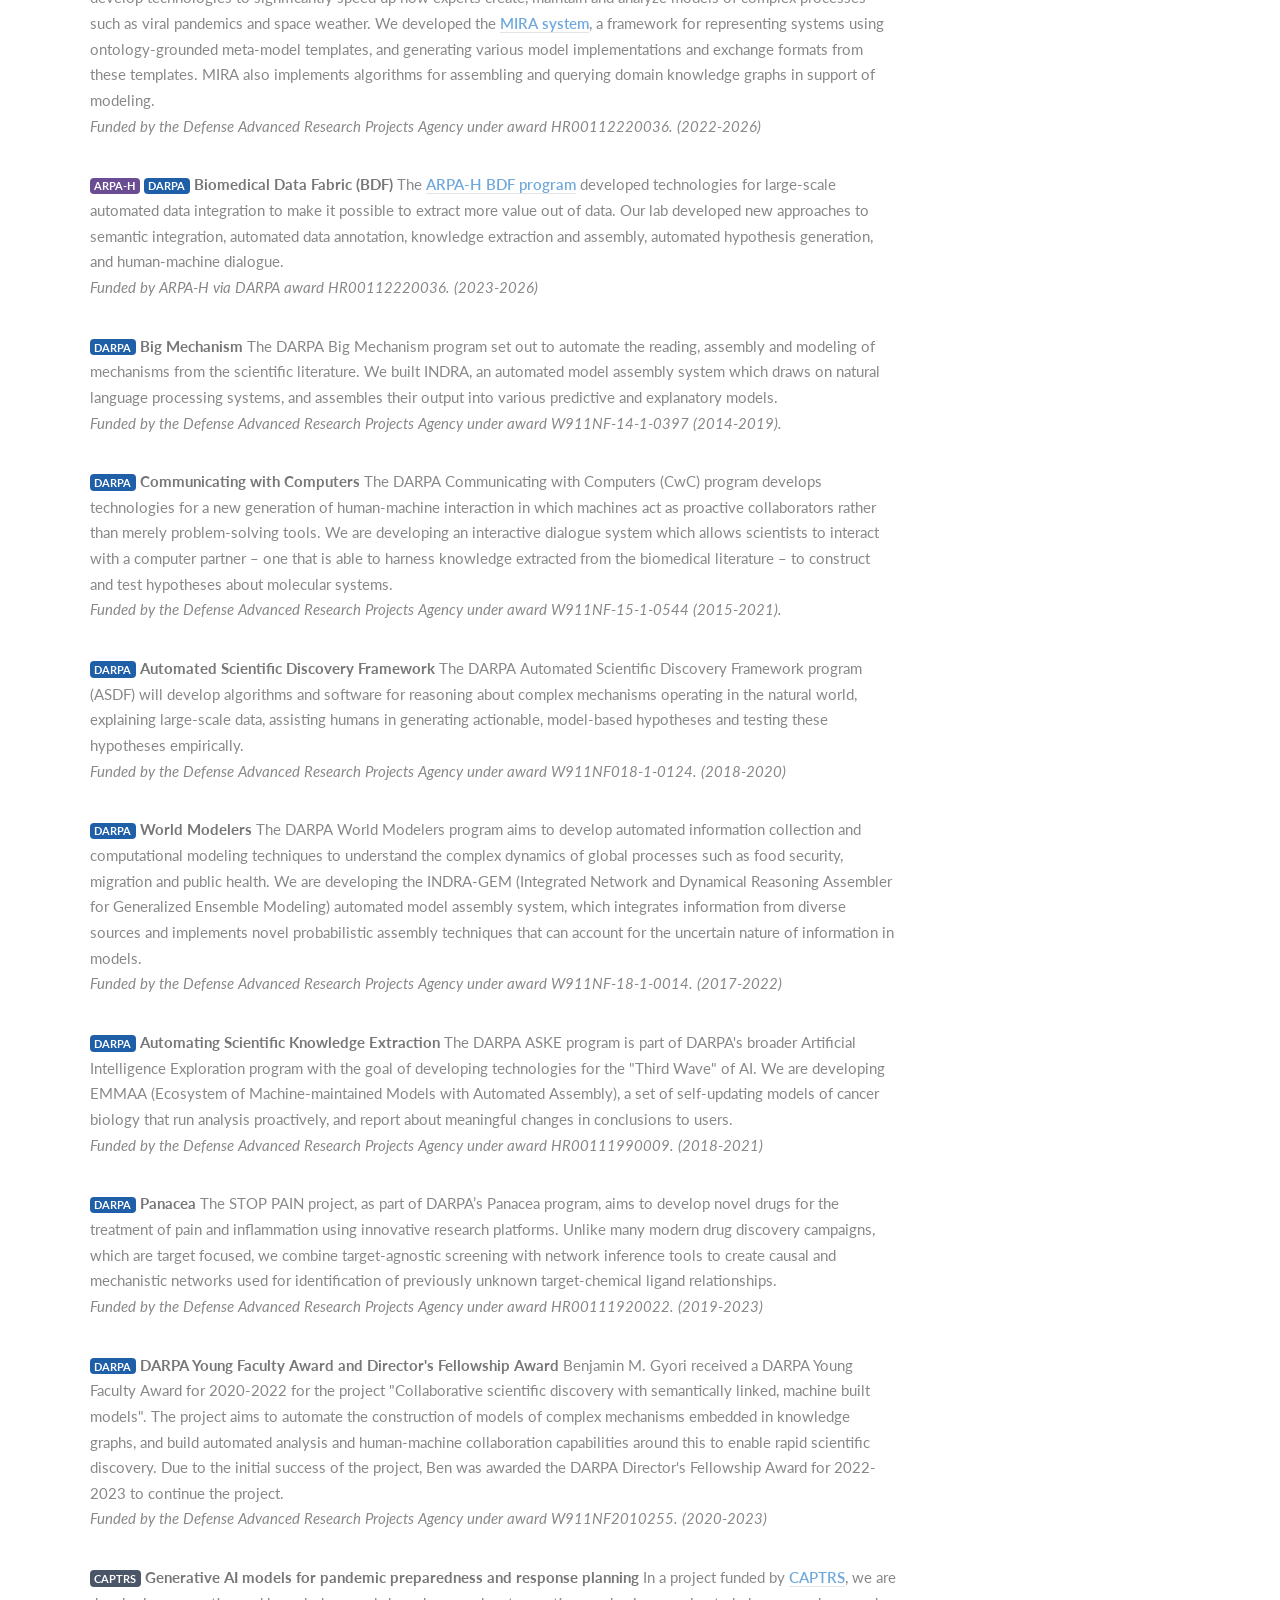
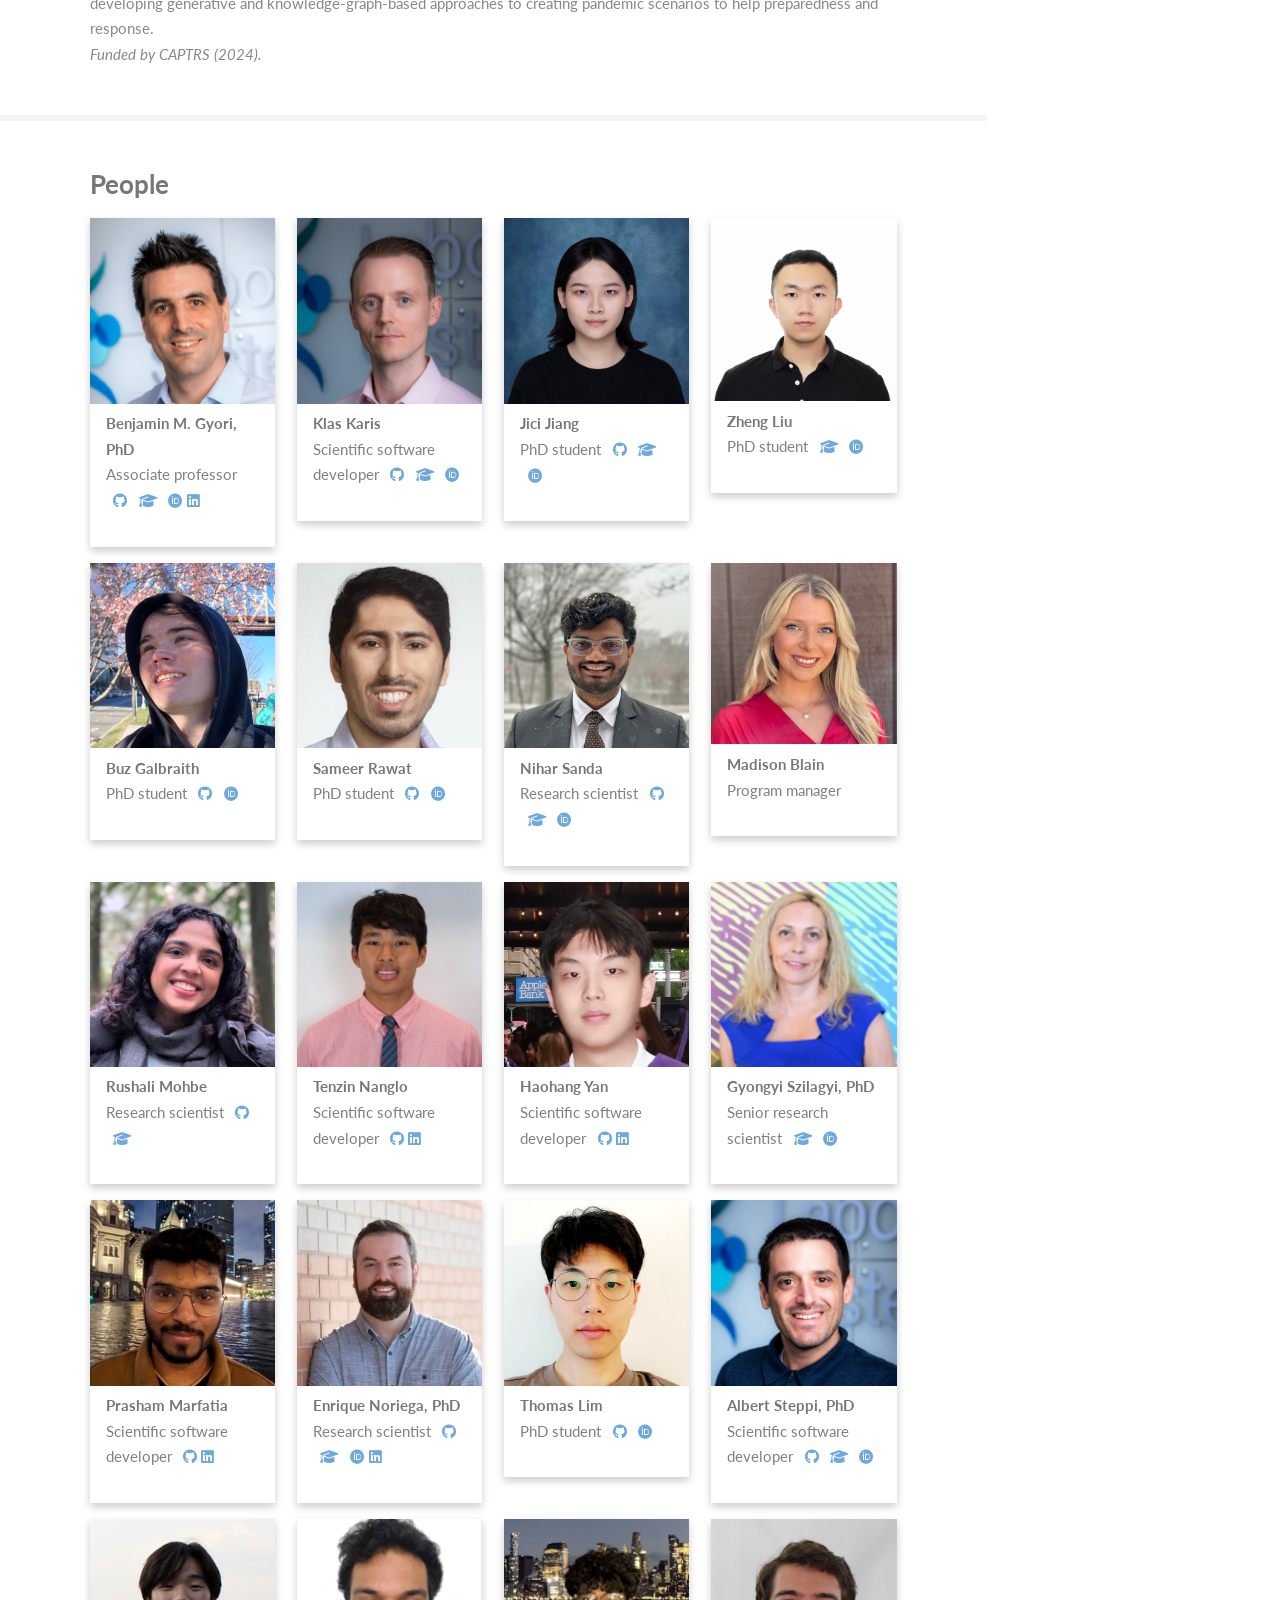
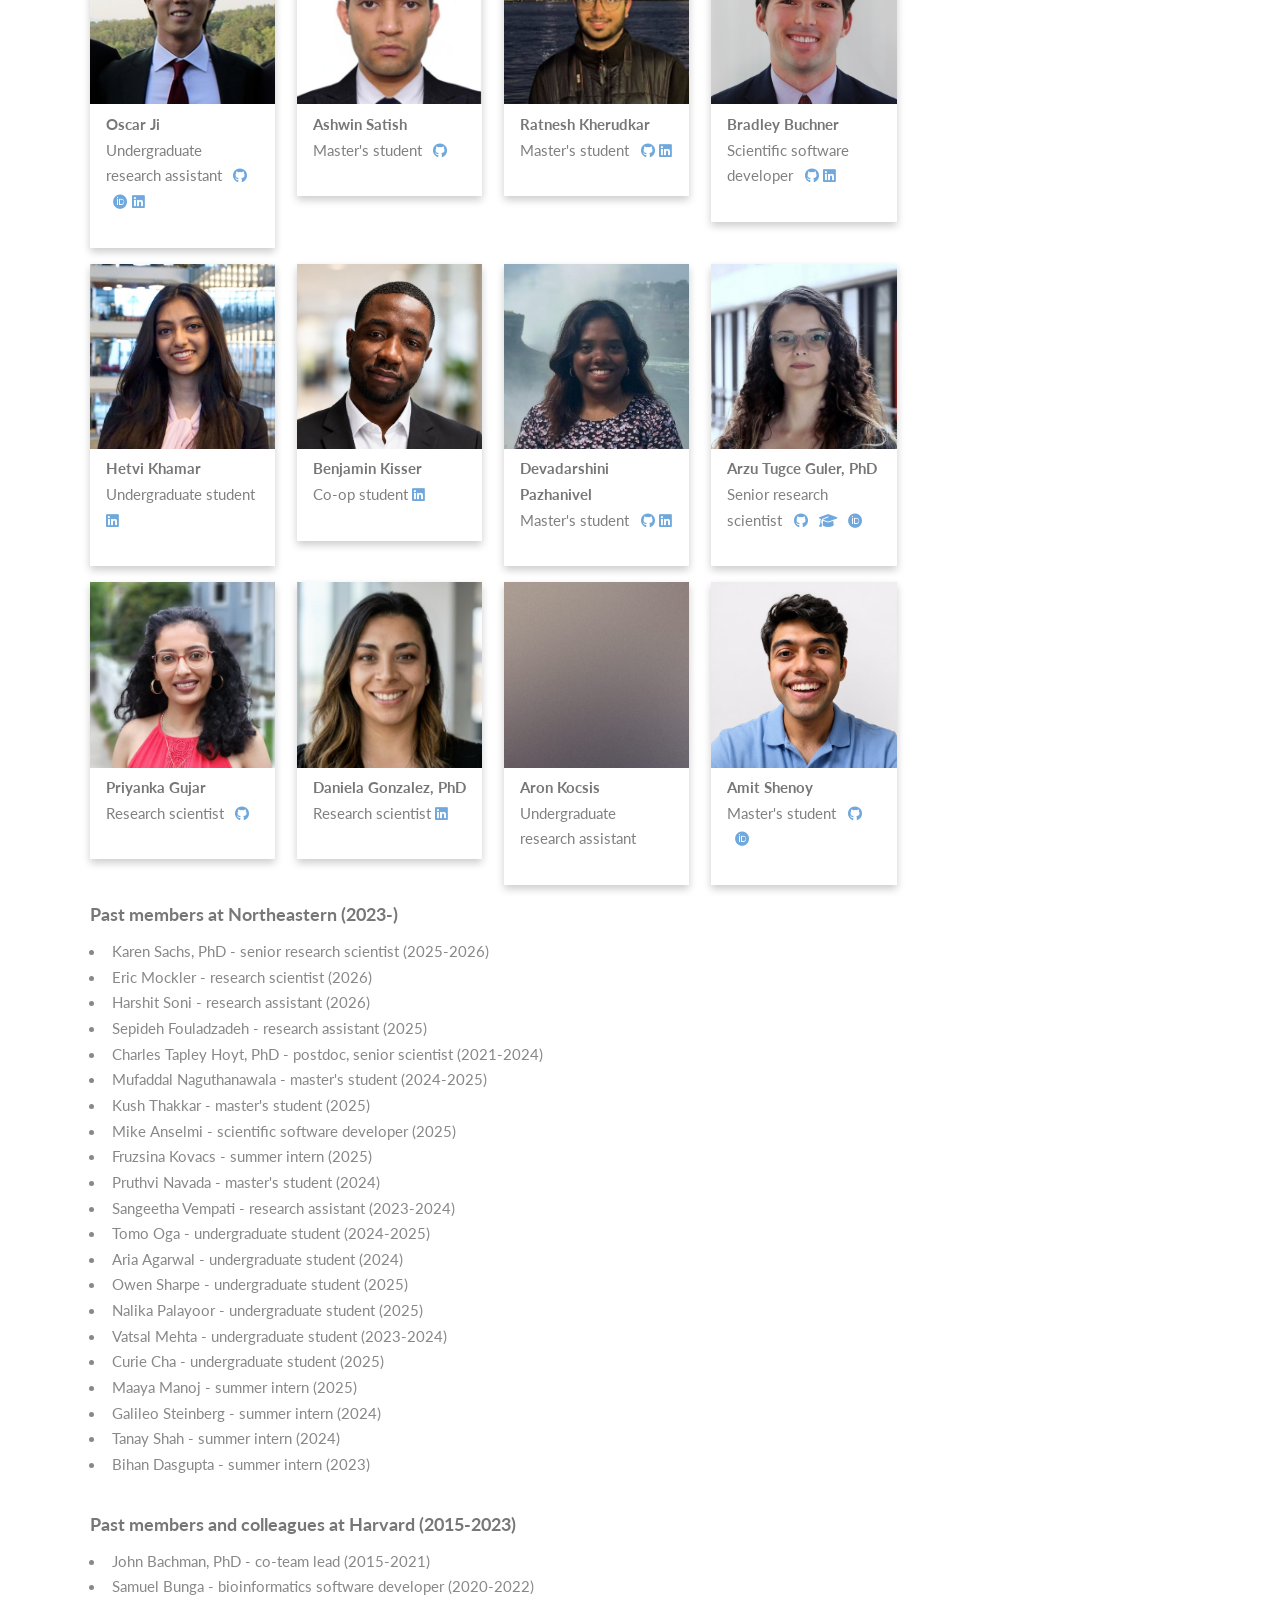
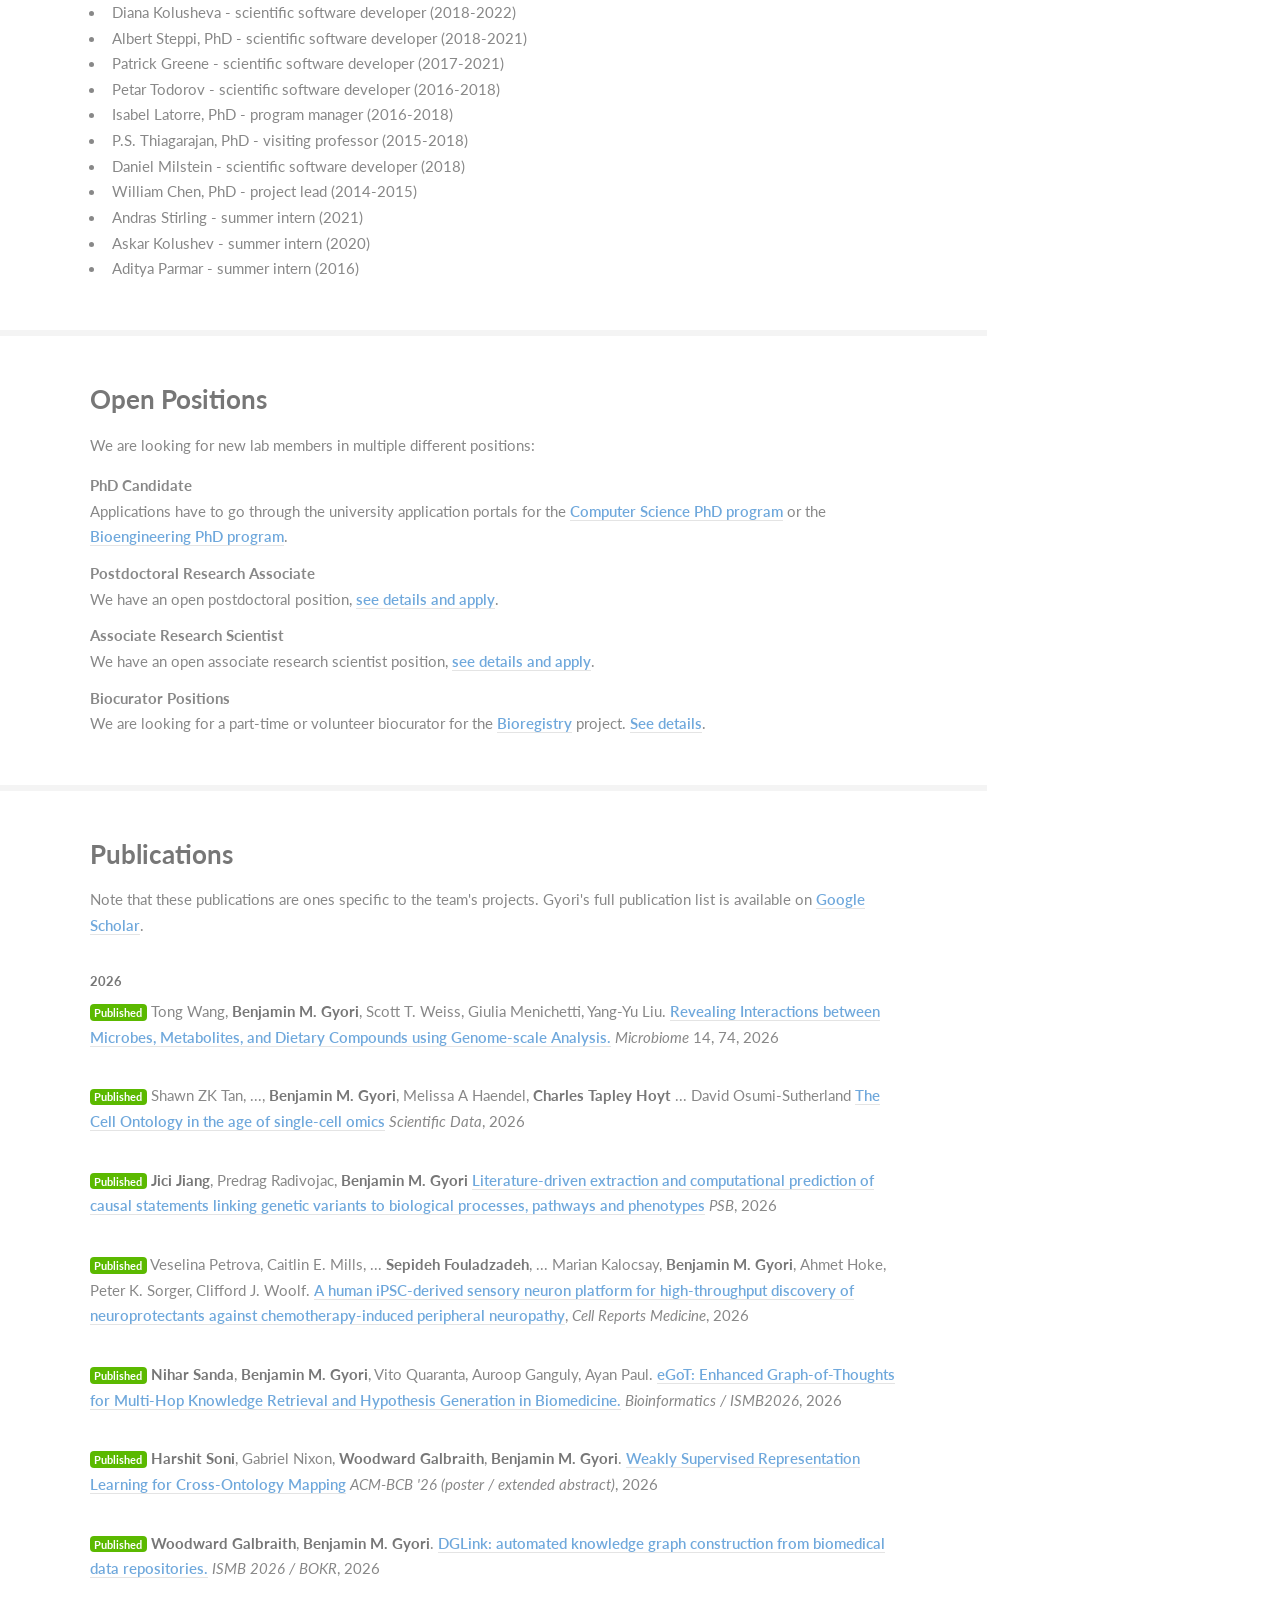
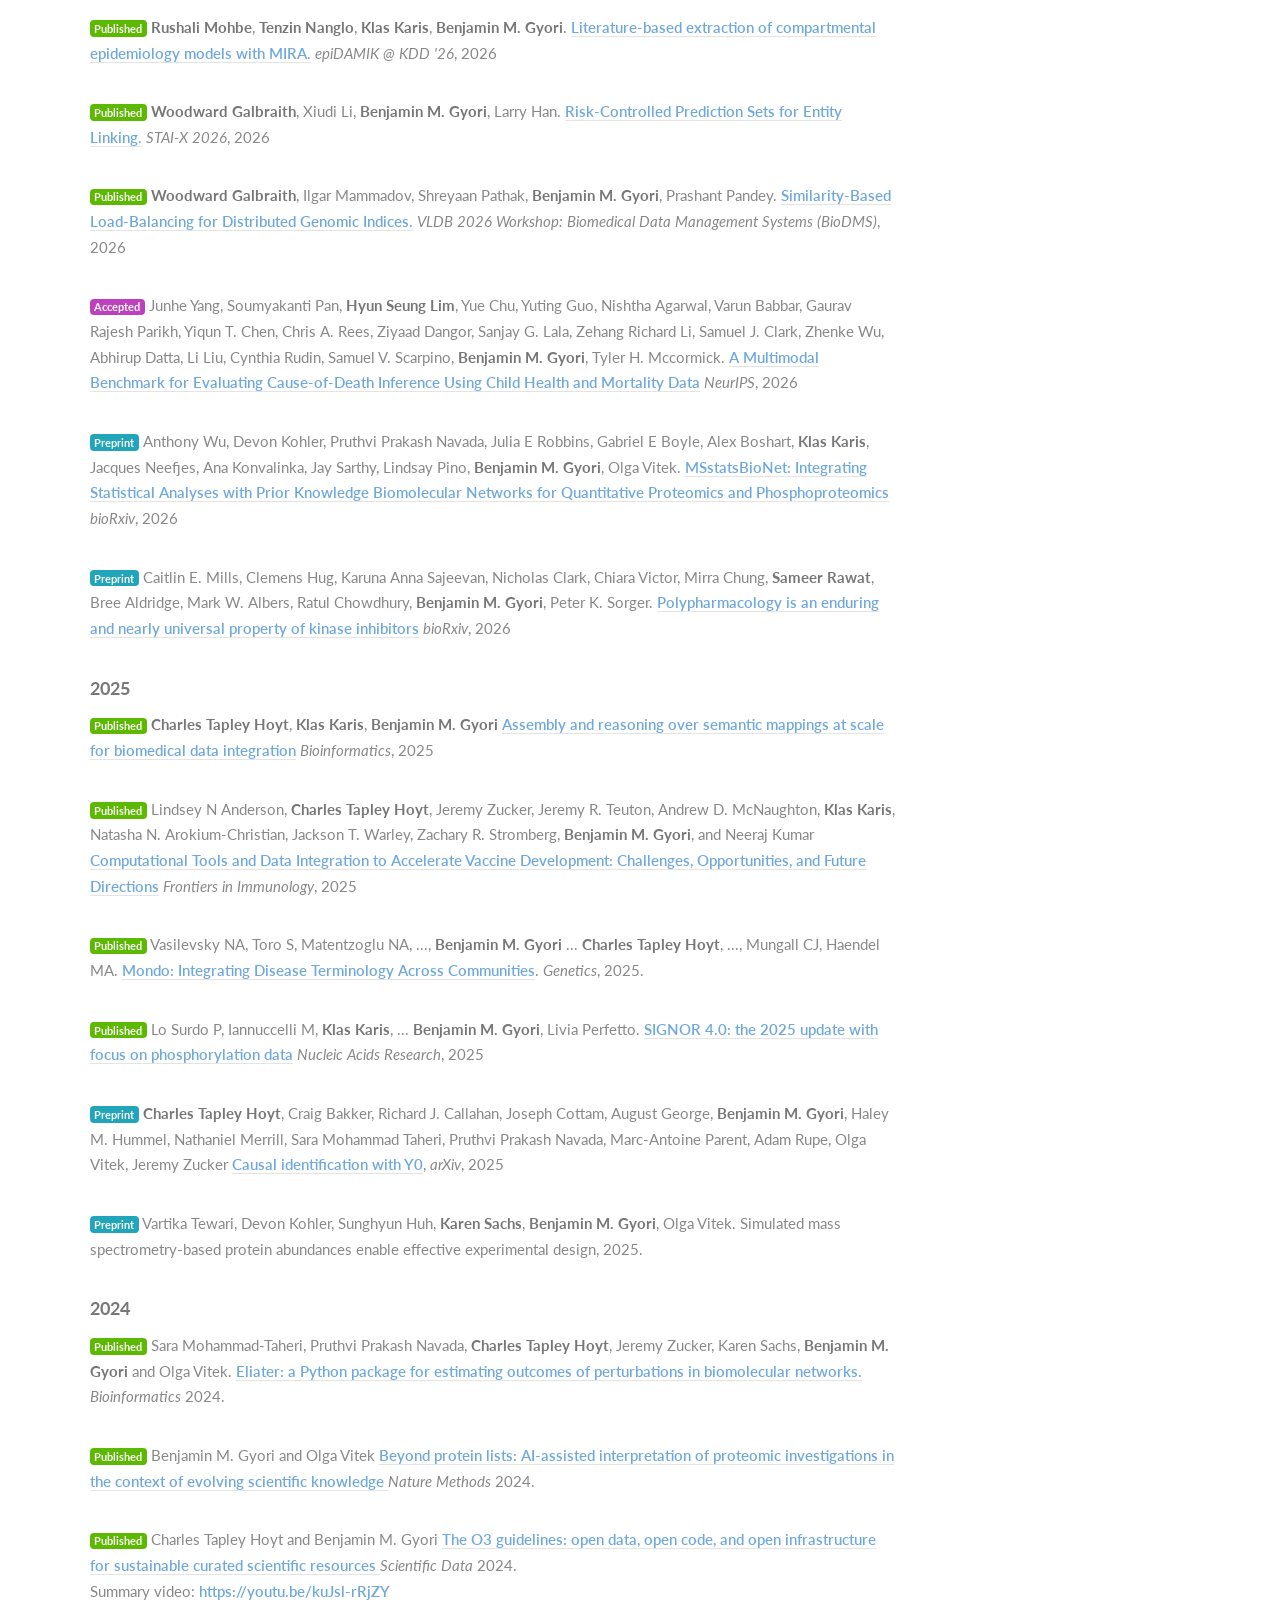
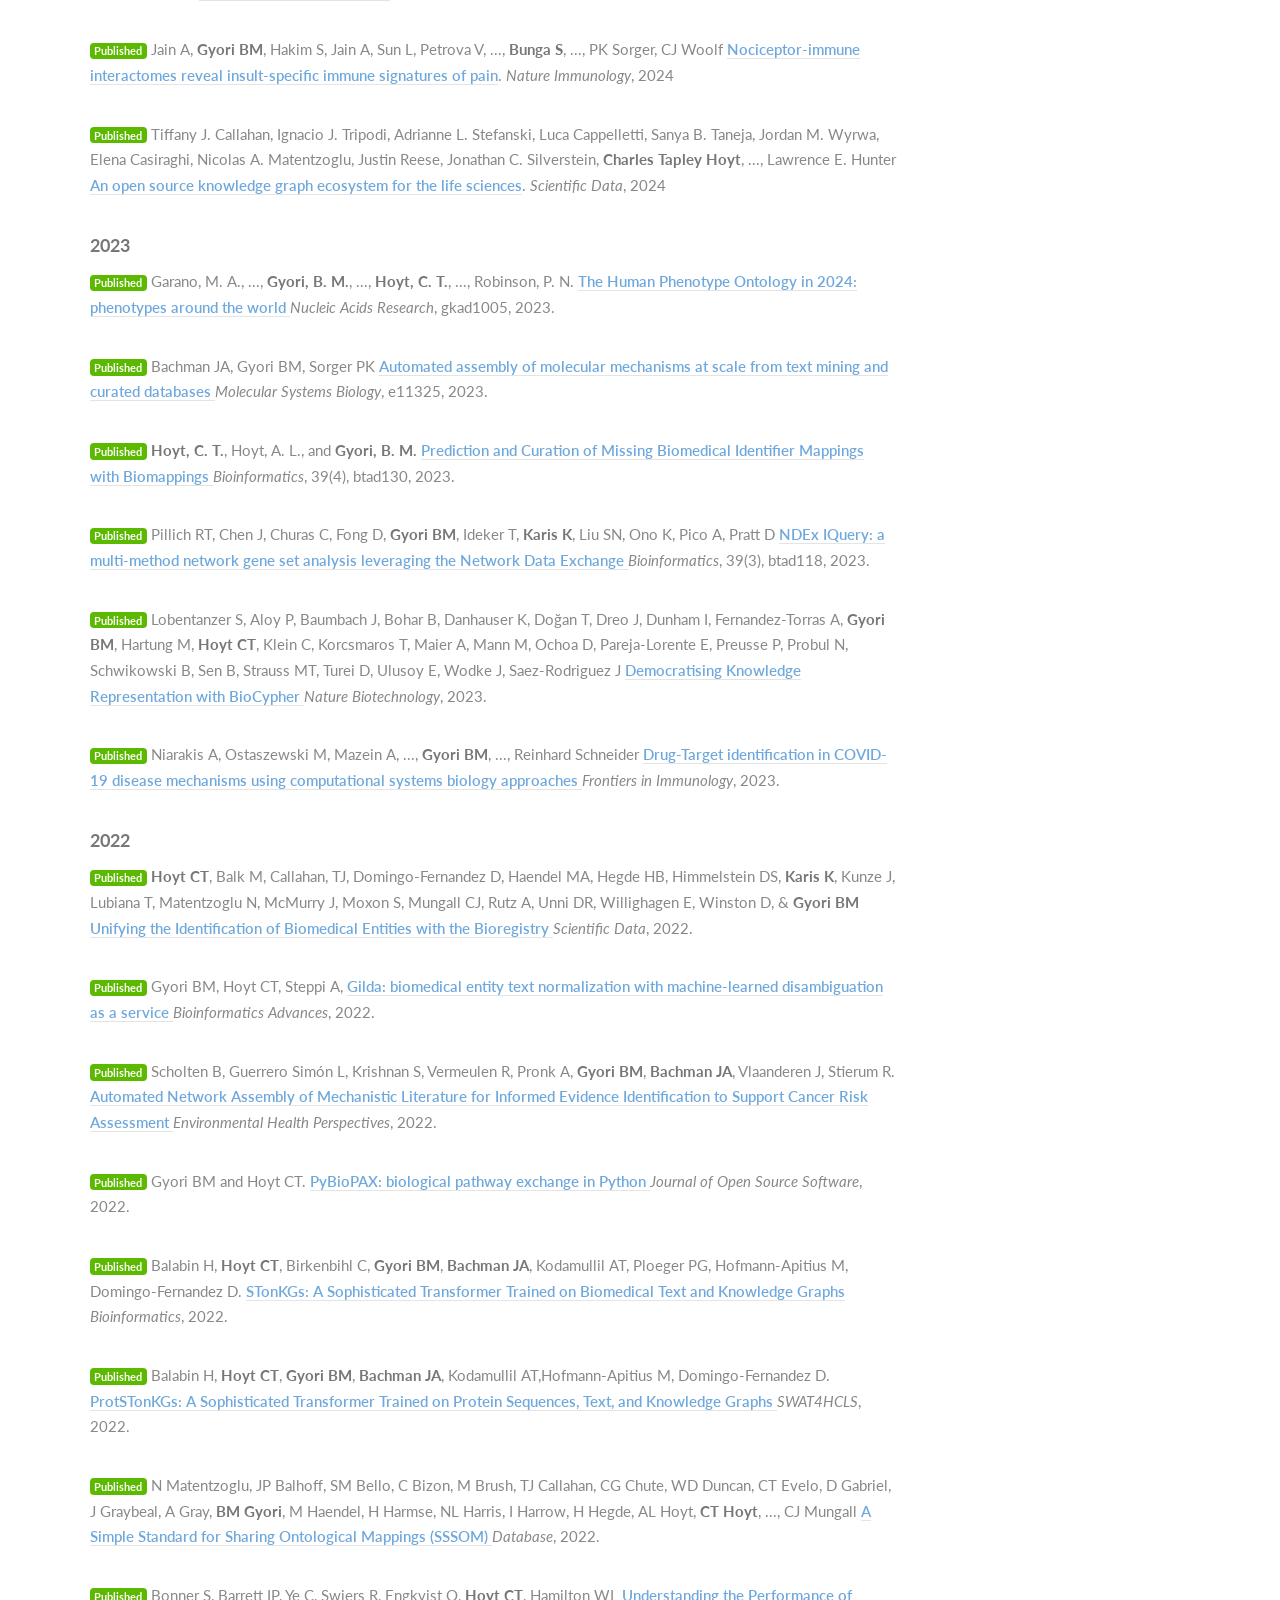
==== commit 4772a14b: "Update intro" ====
--- a/index.html
+++ b/index.html
@@ -128,7 +128,7 @@
                 <a href="https://www.khoury.northeastern.edu/">Khoury College of Computer Sciences</a>
                 and the
                 <a href="https://bioe.northeastern.edu/">Department of Bioengineering</a>.
-                Before 2023, the lab was part of the
+                Before August 2023, the team was part of the
                 <a href="https://labsyspharm.org/">Laboratory of Systems Pharmacology</a>
                 at <a href="https://hms.harvard.edu/">Harvard Medical School</a>.</p>
                 <p>Our lab develops computational methods and open-source software
